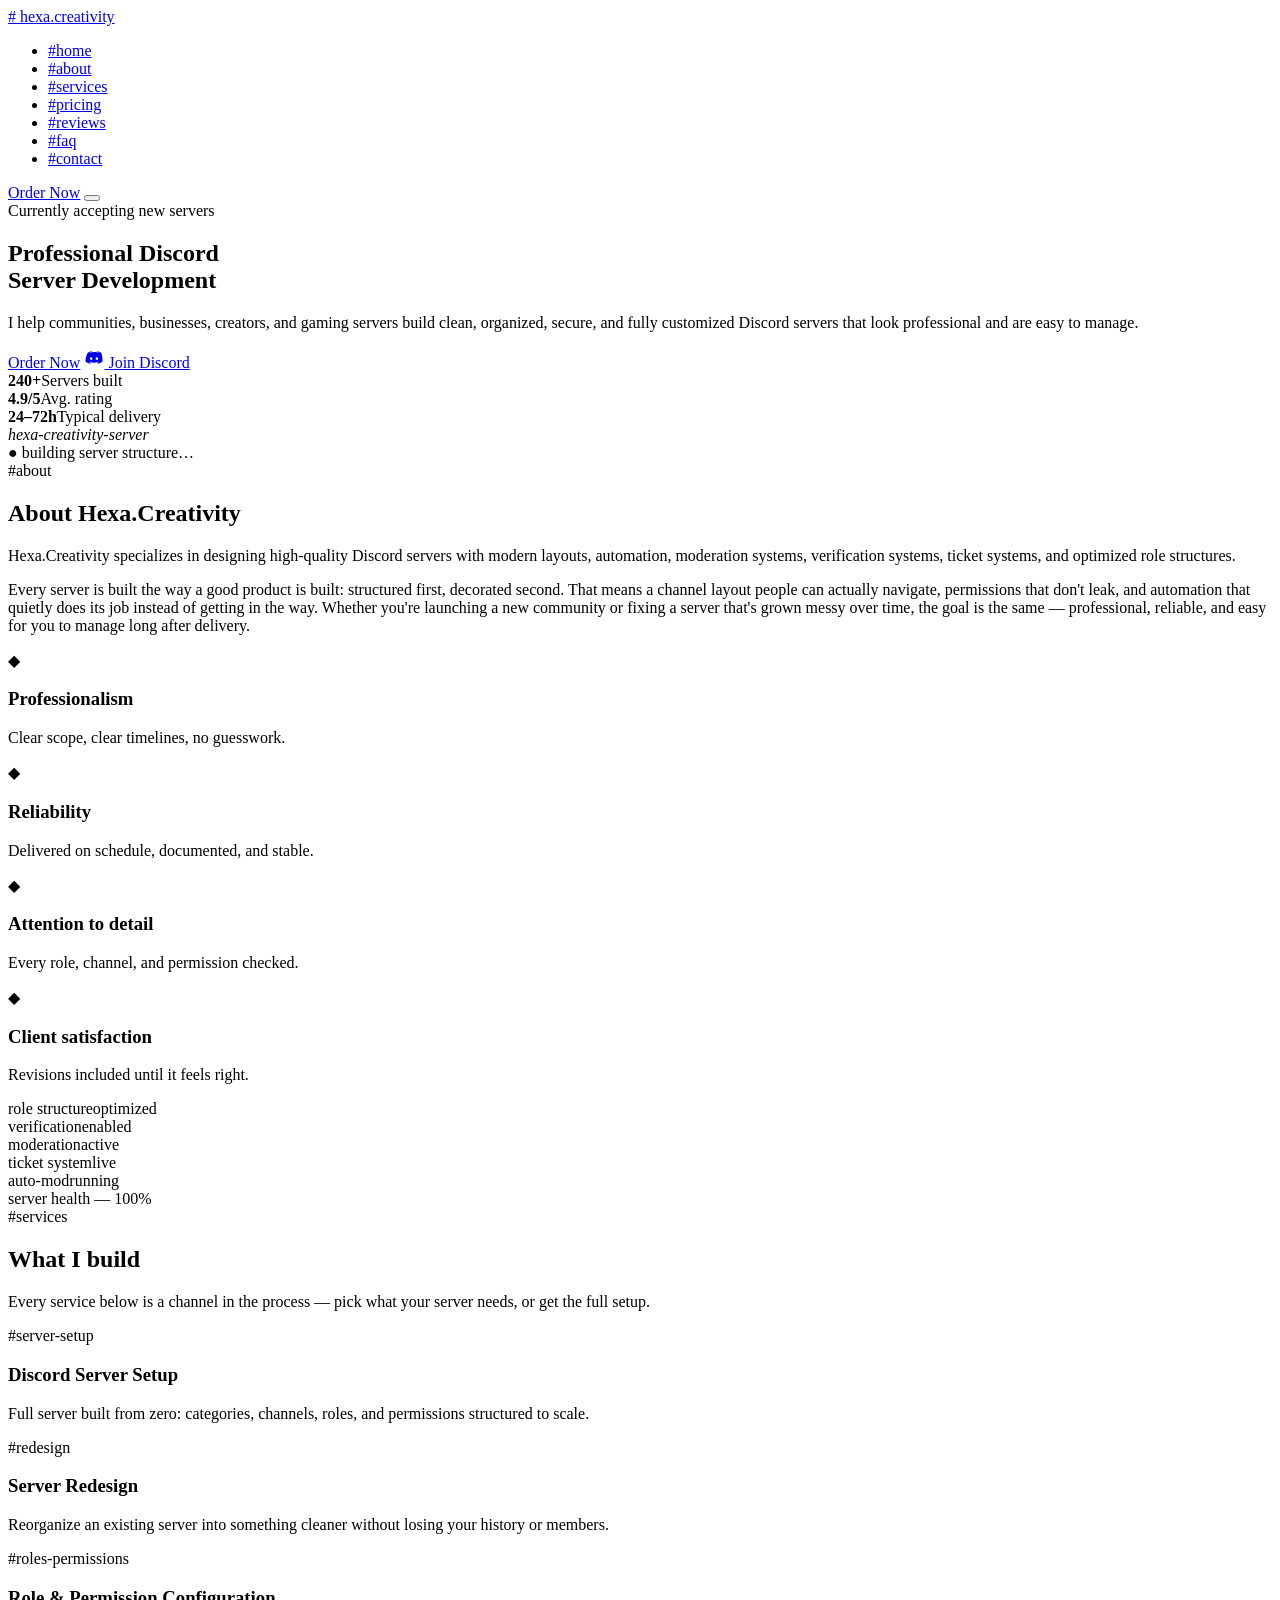
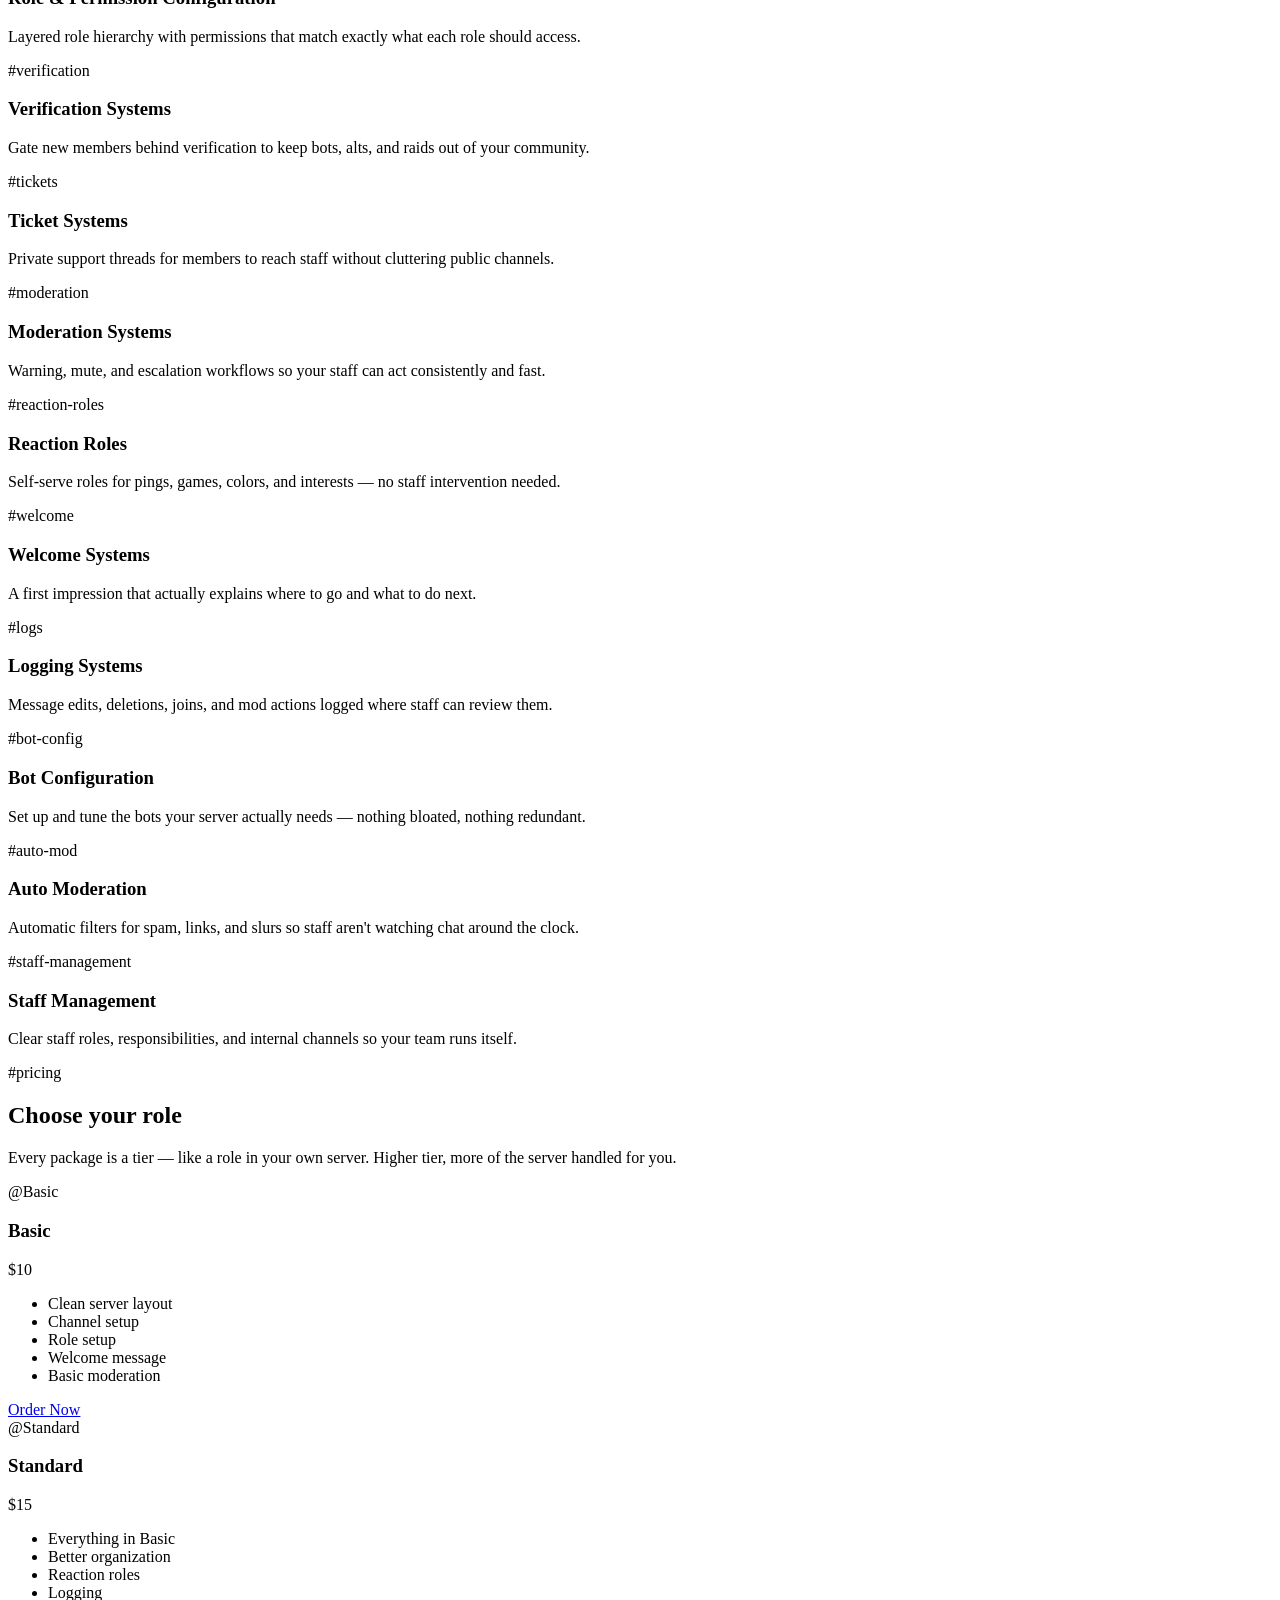
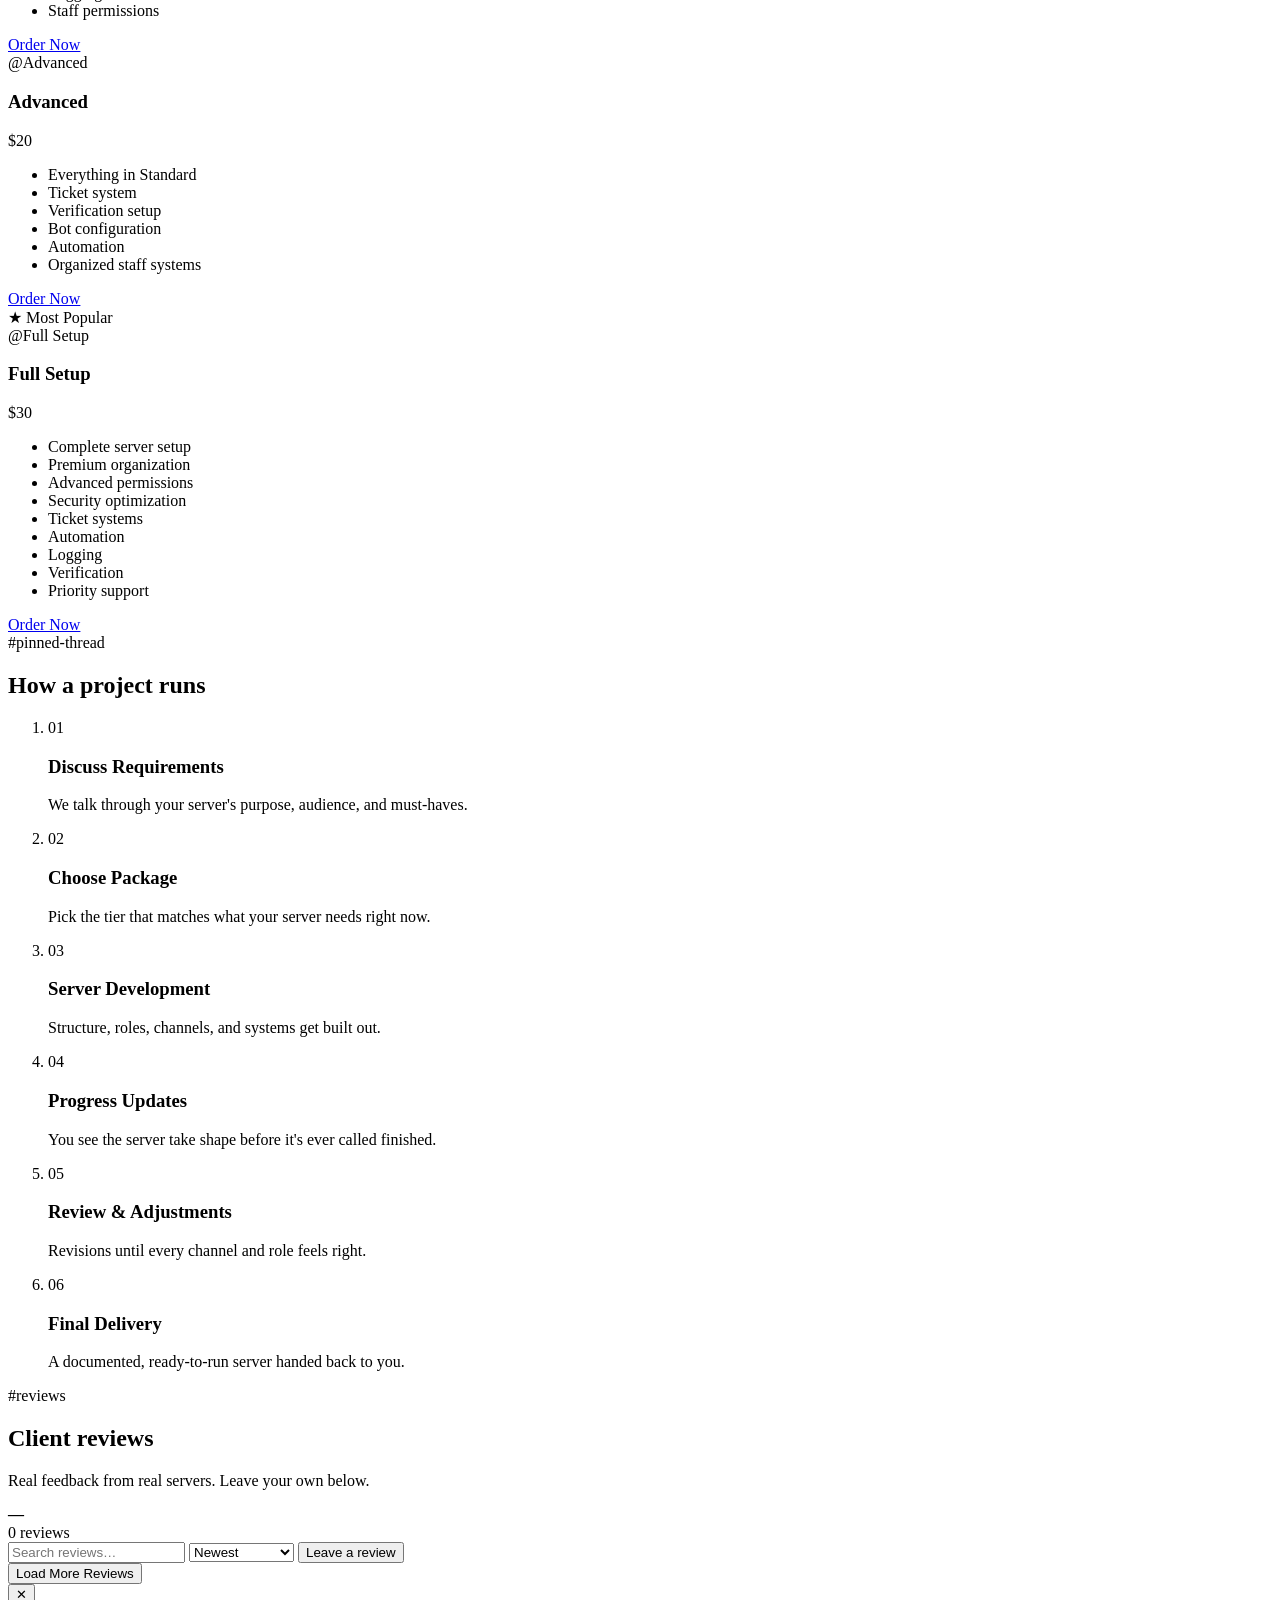
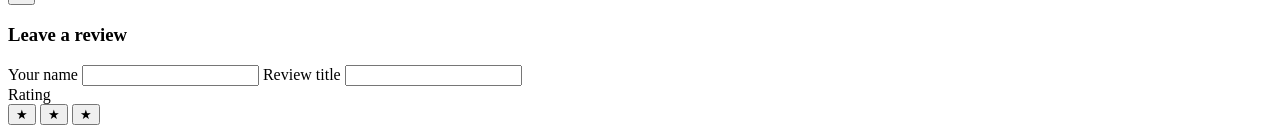
==== index.html @ 3259d3e3 "Rename Index.html to index.html" ====
<!DOCTYPE html>
<html lang="en">
<head>
<meta charset="UTF-8">
<meta name="viewport" content="width=device-width, initial-scale=1.0">
<title>Hexa.Creativity — Professional Discord Server Development</title>
<meta name="description" content="Hexa.Creativity builds clean, organized, secure, and fully customized Discord servers for communities, businesses, creators, and gaming servers. Setup, redesign, moderation, tickets, verification, automation.">
<meta name="keywords" content="Discord server setup, Discord server developer, Discord server design, Discord bot configuration, Discord moderation setup">
<meta name="author" content="Hexa.Creativity">
<link rel="canonical" href="https://hexacreativity.example/">

<!-- Open Graph -->
<meta property="og:type" content="website">
<meta property="og:title" content="Hexa.Creativity — Professional Discord Server Development">
<meta property="og:description" content="Clean, organized, secure Discord servers — built and managed by Hexa.Creativity.">
<meta property="og:image" content="assets/og-cover.png">
<meta property="og:url" content="https://hexacreativity.example/">
<meta property="og:site_name" content="Hexa.Creativity">

<!-- Twitter / X Card -->
<meta name="twitter:card" content="summary_large_image">
<meta name="twitter:title" content="Hexa.Creativity — Professional Discord Server Development">
<meta name="twitter:description" content="Clean, organized, secure Discord servers — built and managed by Hexa.Creativity.">
<meta name="twitter:image" content="assets/og-cover.png">
<meta name="twitter:site" content="@Labost909">

<link rel="icon" href="data:image/svg+xml,<svg xmlns=%22http://www.w3.org/2000/svg%22 viewBox=%220 0 100 100%22><text y=%22.9em%22 font-size=%2290%22 fill=%22%235865F2%22>#</text></svg>">
<link rel="preconnect" href="https://fonts.googleapis.com">
<link rel="preconnect" href="https://fonts.gstatic.com" crossorigin>
<link href="https://fonts.googleapis.com/css2?family=Sora:wght@400;600;700;800&family=Inter:wght@400;500;600;700&family=JetBrains+Mono:wght@400;500;600;700&display=swap" rel="stylesheet">
<link rel="stylesheet" href="style.css">
</head>
<body>

<div class="scroll-progress" id="scrollProgress" aria-hidden="true"></div>

<div class="noise-overlay" aria-hidden="true"></div>

<!-- ===== NAV ===== -->
<header class="site-header" id="siteHeader">
  <nav class="navbar" aria-label="Primary">
    <a href="#home" class="brand" aria-label="Hexa.Creativity home">
      <span class="brand-mark">#</span>
      <span class="brand-name">hexa<span class="brand-dot">.</span>creativity</span>
    </a>

    <ul class="nav-links" id="navLinks">
      <li><a href="#home" class="nav-link"><span class="channel-hash">#</span>home</a></li>
      <li><a href="#about" class="nav-link"><span class="channel-hash">#</span>about</a></li>
      <li><a href="#services" class="nav-link"><span class="channel-hash">#</span>services</a></li>
      <li><a href="#pricing" class="nav-link"><span class="channel-hash">#</span>pricing</a></li>
      <li><a href="#reviews" class="nav-link"><span class="channel-hash">#</span>reviews</a></li>
      <li><a href="#faq" class="nav-link"><span class="channel-hash">#</span>faq</a></li>
      <li><a href="#contact" class="nav-link"><span class="channel-hash">#</span>contact</a></li>
    </ul>

    <div class="nav-actions">
      <a href="#pricing" class="btn btn-primary btn-sm">Order Now</a>
      <button class="nav-toggle" id="navToggle" aria-label="Toggle menu" aria-expanded="false" aria-controls="navLinks">
        <span></span><span></span><span></span>
      </button>
    </div>
  </nav>
</header>

<main id="home">

  <!-- ===== HERO ===== -->
  <section class="hero" aria-label="Introduction">
    <div class="hero-bg" aria-hidden="true">
      <div class="hero-glow glow-1"></div>
      <div class="hero-glow glow-2"></div>
      <div class="hero-grid"></div>
    </div>

    <div class="hero-inner container">
      <div class="hero-copy fade-up">
        <span class="eyebrow"><span class="status-dot" aria-hidden="true"></span>Currently accepting new servers</span>
        <h1 class="hero-title">Professional Discord<br>Server Development</h1>
        <p class="hero-subtitle">I help communities, businesses, creators, and gaming servers build clean, organized, secure, and fully customized Discord servers that look professional and are easy to manage.</p>
        <div class="hero-actions">
          <a href="#pricing" class="btn btn-primary btn-lg">Order Now</a>
          <a href="https://discord.gg/VbtYQuGeNK" target="_blank" rel="noopener" class="btn btn-ghost btn-lg">
            <svg class="icon-discord" viewBox="0 0 24 24" width="20" height="20" aria-hidden="true"><path fill="currentColor" d="M20.3 5.3A18 18 0 0 0 15.6 4l-.3.6a13 13 0 0 1 4 1.8 15.6 15.6 0 0 0-13.6 0 13 13 0 0 1 4-1.8L9.4 4a18 18 0 0 0-4.7 1.3S1.5 10 1.9 16.5A18 18 0 0 0 7.4 19l.9-1.3a10.4 10.4 0 0 1-1.9-.9l.5-.3a13 13 0 0 0 10.2 0l.5.3a10.4 10.4 0 0 1-1.9.9l.9 1.3a18 18 0 0 0 5.5-2.5c.5-7.1-1.8-11.4-1.8-11.4ZM8.6 14.4c-.8 0-1.5-.8-1.5-1.7s.7-1.7 1.5-1.7 1.6.8 1.6 1.7-.7 1.7-1.6 1.7Zm6.8 0c-.8 0-1.5-.8-1.5-1.7s.7-1.7 1.5-1.7 1.6.8 1.6 1.7-.7 1.7-1.6 1.7Z"/></svg>
            Join Discord
          </a>
        </div>
        <div class="hero-stats">
          <div class="hero-stat"><strong id="statServers">240+</strong><span>Servers built</span></div>
          <div class="hero-stat"><strong id="statRating">4.9/5</strong><span>Avg. rating</span></div>
          <div class="hero-stat"><strong>24–72h</strong><span>Typical delivery</span></div>
        </div>
      </div>

      <div class="hero-visual fade-up" style="--delay:.15s" aria-hidden="true">
        <div class="server-mock">
          <div class="server-mock-topbar">
            <span></span><span></span><span></span>
            <em>hexa-creativity-server</em>
          </div>
          <div class="server-mock-body" id="serverMockBody">
            <!-- populated + animated via JS -->
          </div>
        </div>
        <div class="floating-chip chip-online">● building server structure…</div>
      </div>
    </div>
  </section>

  <!-- ===== ABOUT ===== -->
  <section id="about" class="section about-section">
    <div class="container about-grid">
      <div class="about-copy fade-up">
        <span class="section-eyebrow">#about</span>
        <h2 class="section-title">About Hexa.Creativity</h2>
        <p class="section-lead">Hexa.Creativity specializes in designing high-quality Discord servers with modern layouts, automation, moderation systems, verification systems, ticket systems, and optimized role structures.</p>
        <p>Every server is built the way a good product is built: structured first, decorated second. That means a channel layout people can actually navigate, permissions that don't leak, and automation that quietly does its job instead of getting in the way. Whether you're launching a new community or fixing a server that's grown messy over time, the goal is the same — professional, reliable, and easy for you to manage long after delivery.</p>
        <div class="about-pillars">
          <div class="pillar">
            <span class="pillar-icon" aria-hidden="true">◆</span>
            <div><h3>Professionalism</h3><p>Clear scope, clear timelines, no guesswork.</p></div>
          </div>
          <div class="pillar">
            <span class="pillar-icon" aria-hidden="true">◆</span>
            <div><h3>Reliability</h3><p>Delivered on schedule, documented, and stable.</p></div>
          </div>
          <div class="pillar">
            <span class="pillar-icon" aria-hidden="true">◆</span>
            <div><h3>Attention to detail</h3><p>Every role, channel, and permission checked.</p></div>
          </div>
          <div class="pillar">
            <span class="pillar-icon" aria-hidden="true">◆</span>
            <div><h3>Client satisfaction</h3><p>Revisions included until it feels right.</p></div>
          </div>
        </div>
      </div>
      <div class="about-visual fade-up" style="--delay:.1s">
        <div class="glass-card about-card">
          <div class="about-card-row"><span>role structure</span><span class="tag tag-done">optimized</span></div>
          <div class="about-card-row"><span>verification</span><span class="tag tag-done">enabled</span></div>
          <div class="about-card-row"><span>moderation</span><span class="tag tag-done">active</span></div>
          <div class="about-card-row"><span>ticket system</span><span class="tag tag-done">live</span></div>
          <div class="about-card-row"><span>auto-mod</span><span class="tag tag-done">running</span></div>
          <div class="about-card-progress"><div class="about-card-progress-bar"></div></div>
          <span class="about-card-caption">server health — 100%</span>
        </div>
      </div>
    </div>
  </section>

  <!-- ===== SERVICES ===== -->
  <section id="services" class="section services-section">
    <div class="container">
      <div class="section-head fade-up">
        <span class="section-eyebrow">#services</span>
        <h2 class="section-title">What I build</h2>
        <p class="section-lead">Every service below is a channel in the process — pick what your server needs, or get the full setup.</p>
      </div>

      <div class="services-grid">
        <article class="service-card fade-up">
          <span class="service-channel">#server-setup</span>
          <h3>Discord Server Setup</h3>
          <p>Full server built from zero: categories, channels, roles, and permissions structured to scale.</p>
        </article>
        <article class="service-card fade-up">
          <span class="service-channel">#redesign</span>
          <h3>Server Redesign</h3>
          <p>Reorganize an existing server into something cleaner without losing your history or members.</p>
        </article>
        <article class="service-card fade-up">
          <span class="service-channel">#roles-permissions</span>
          <h3>Role &amp; Permission Configuration</h3>
          <p>Layered role hierarchy with permissions that match exactly what each role should access.</p>
        </article>
        <article class="service-card fade-up">
          <span class="service-channel">#verification</span>
          <h3>Verification Systems</h3>
          <p>Gate new members behind verification to keep bots, alts, and raids out of your community.</p>
        </article>
        <article class="service-card fade-up">
          <span class="service-channel">#tickets</span>
          <h3>Ticket Systems</h3>
          <p>Private support threads for members to reach staff without cluttering public channels.</p>
        </article>
        <article class="service-card fade-up">
          <span class="service-channel">#moderation</span>
          <h3>Moderation Systems</h3>
          <p>Warning, mute, and escalation workflows so your staff can act consistently and fast.</p>
        </article>
        <article class="service-card fade-up">
          <span class="service-channel">#reaction-roles</span>
          <h3>Reaction Roles</h3>
          <p>Self-serve roles for pings, games, colors, and interests — no staff intervention needed.</p>
        </article>
        <article class="service-card fade-up">
          <span class="service-channel">#welcome</span>
          <h3>Welcome Systems</h3>
          <p>A first impression that actually explains where to go and what to do next.</p>
        </article>
        <article class="service-card fade-up">
          <span class="service-channel">#logs</span>
          <h3>Logging Systems</h3>
          <p>Message edits, deletions, joins, and mod actions logged where staff can review them.</p>
        </article>
        <article class="service-card fade-up">
          <span class="service-channel">#bot-config</span>
          <h3>Bot Configuration</h3>
          <p>Set up and tune the bots your server actually needs — nothing bloated, nothing redundant.</p>
        </article>
        <article class="service-card fade-up">
          <span class="service-channel">#auto-mod</span>
          <h3>Auto Moderation</h3>
          <p>Automatic filters for spam, links, and slurs so staff aren't watching chat around the clock.</p>
        </article>
        <article class="service-card fade-up">
          <span class="service-channel">#staff-management</span>
          <h3>Staff Management</h3>
          <p>Clear staff roles, responsibilities, and internal channels so your team runs itself.</p>
        </article>
      </div>
    </div>
  </section>

  <!-- ===== PRICING ===== -->
  <section id="pricing" class="section pricing-section">
    <div class="container">
      <div class="section-head fade-up">
        <span class="section-eyebrow">#pricing</span>
        <h2 class="section-title">Choose your role</h2>
        <p class="section-lead">Every package is a tier — like a role in your own server. Higher tier, more of the server handled for you.</p>
      </div>

      <div class="pricing-grid">

        <article class="price-card fade-up" data-tier="basic">
          <div class="price-role-badge">@Basic</div>
          <h3 class="price-name">Basic</h3>
          <p class="price-amount"><span>$</span>10</p>
          <ul class="price-features">
            <li>Clean server layout</li>
            <li>Channel setup</li>
            <li>Role setup</li>
            <li>Welcome message</li>
            <li>Basic moderation</li>
          </ul>
          <a href="#contact" class="btn btn-outline btn-block order-btn" data-tier="Basic — $10">Order Now</a>
        </article>

        <article class="price-card fade-up" data-tier="standard">
          <div class="price-role-badge">@Standard</div>
          <h3 class="price-name">Standard</h3>
          <p class="price-amount"><span>$</span>15</p>
          <ul class="price-features">
            <li>Everything in Basic</li>
            <li>Better organization</li>
            <li>Reaction roles</li>
            <li>Logging</li>
            <li>Staff permissions</li>
          </ul>
          <a href="#contact" class="btn btn-outline btn-block order-btn" data-tier="Standard — $15">Order Now</a>
        </article>

        <article class="price-card fade-up" data-tier="advanced">
          <div class="price-role-badge">@Advanced</div>
          <h3 class="price-name">Advanced</h3>
          <p class="price-amount"><span>$</span>20</p>
          <ul class="price-features">
            <li>Everything in Standard</li>
            <li>Ticket system</li>
            <li>Verification setup</li>
            <li>Bot configuration</li>
            <li>Automation</li>
            <li>Organized staff systems</li>
          </ul>
          <a href="#contact" class="btn btn-outline btn-block order-btn" data-tier="Advanced — $20">Order Now</a>
        </article>

        <article class="price-card price-card-popular fade-up" data-tier="full">
          <div class="popular-badge">★ Most Popular</div>
          <div class="price-role-badge price-role-badge-owner">@Full Setup</div>
          <h3 class="price-name">Full Setup</h3>
          <p class="price-amount"><span>$</span>30</p>
          <ul class="price-features">
            <li>Complete server setup</li>
            <li>Premium organization</li>
            <li>Advanced permissions</li>
            <li>Security optimization</li>
            <li>Ticket systems</li>
            <li>Automation</li>
            <li>Logging</li>
            <li>Verification</li>
            <li>Priority support</li>
          </ul>
          <a href="#contact" class="btn btn-primary btn-block order-btn" data-tier="Full Setup — $30">Order Now</a>
        </article>

      </div>
    </div>
  </section>

  <!-- ===== WORKFLOW ===== -->
  <section id="workflow" class="section workflow-section">
    <div class="container">
      <div class="section-head fade-up">
        <span class="section-eyebrow">#pinned-thread</span>
        <h2 class="section-title">How a project runs</h2>
      </div>
      <ol class="workflow-list">
        <li class="workflow-item fade-up"><span class="workflow-num">01</span><div><h3>Discuss Requirements</h3><p>We talk through your server's purpose, audience, and must-haves.</p></div></li>
        <li class="workflow-item fade-up"><span class="workflow-num">02</span><div><h3>Choose Package</h3><p>Pick the tier that matches what your server needs right now.</p></div></li>
        <li class="workflow-item fade-up"><span class="workflow-num">03</span><div><h3>Server Development</h3><p>Structure, roles, channels, and systems get built out.</p></div></li>
        <li class="workflow-item fade-up"><span class="workflow-num">04</span><div><h3>Progress Updates</h3><p>You see the server take shape before it's ever called finished.</p></div></li>
        <li class="workflow-item fade-up"><span class="workflow-num">05</span><div><h3>Review &amp; Adjustments</h3><p>Revisions until every channel and role feels right.</p></div></li>
        <li class="workflow-item fade-up"><span class="workflow-num">06</span><div><h3>Final Delivery</h3><p>A documented, ready-to-run server handed back to you.</p></div></li>
      </ol>
    </div>
  </section>

  <!-- ===== REVIEWS ===== -->
  <section id="reviews" class="section reviews-section">
    <div class="container">
      <div class="section-head fade-up">
        <span class="section-eyebrow">#reviews</span>
        <h2 class="section-title">Client reviews</h2>
        <p class="section-lead">Real feedback from real servers. Leave your own below.</p>
      </div>

      <div class="reviews-summary fade-up">
        <div class="reviews-summary-score">
          <strong id="avgRatingNum">—</strong>
          <div class="stars-static" id="avgRatingStars" aria-hidden="true"></div>
          <span id="totalReviewsLabel">0 reviews</span>
        </div>
        <div class="reviews-controls">
          <input type="search" id="reviewSearch" class="input" placeholder="Search reviews…" aria-label="Search reviews">
          <select id="reviewSort" class="input" aria-label="Sort reviews">
            <option value="newest">Newest</option>
            <option value="highest">Highest rating</option>
            <option value="lowest">Lowest rating</option>
          </select>
          <button class="btn btn-primary btn-sm" id="openReviewFormBtn" type="button">Leave a review</button>
        </div>
      </div>

      <div class="review-grid" id="reviewGrid" aria-live="polite"></div>

      <div class="reviews-loadmore-wrap">
        <button class="btn btn-outline" id="loadMoreBtn" type="button">Load More Reviews</button>
      </div>
    </div>
  </section>

  <!-- Review Form Modal -->
  <div class="modal-backdrop" id="reviewModalBackdrop">
    <div class="modal glass-card" role="dialog" aria-modal="true" aria-labelledby="reviewModalTitle">
      <button class="modal-close" id="closeReviewModal" aria-label="Close">✕</button>
      <h3 id="reviewModalTitle">Leave a review</h3>
      <form id="reviewForm" novalidate>
        <input type="hidden" id="editingId" value="">
        <label class="field">
          <span>Your name</span>
          <input type="text" id="reviewName" class="input" maxlength="40" required>
        </label>
        <label class="field">
          <span>Review title</span>
          <input type="text" id="reviewTitle" class="input" maxlength="60" required>
        </label>
        <div class="field">
          <span>Rating</span>
          <div class="star-picker" id="starPicker" role="radiogroup" aria-label="Rating">
            <button type="button" class="star-btn" data-value="1" aria-label="1 star">★</button>
            <button type="button" class="star-btn" data-value="2" aria-label="2 stars">★</button>
            <button type="button" class="star-btn" data-value="3" aria-label="3 stars">★</button>
            <button type="button" class="star-btn" data-value="4" aria-label="4
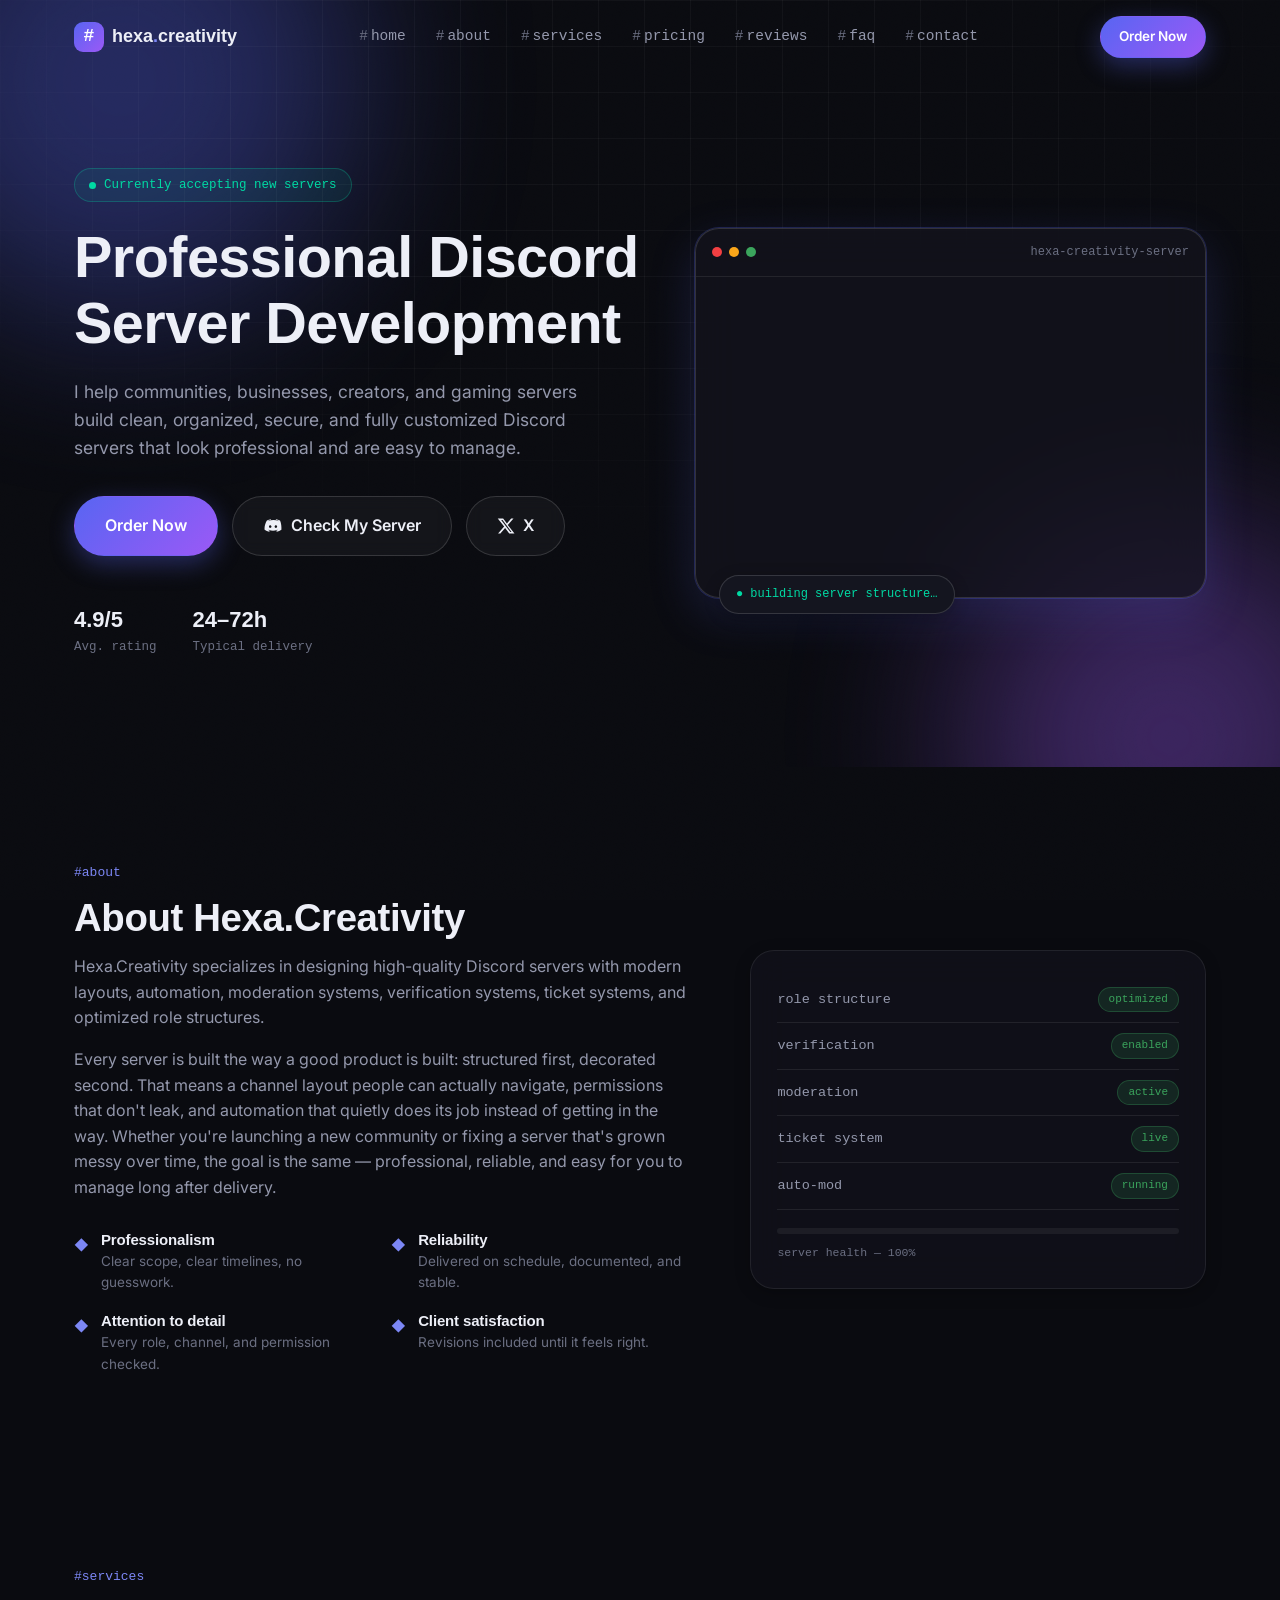
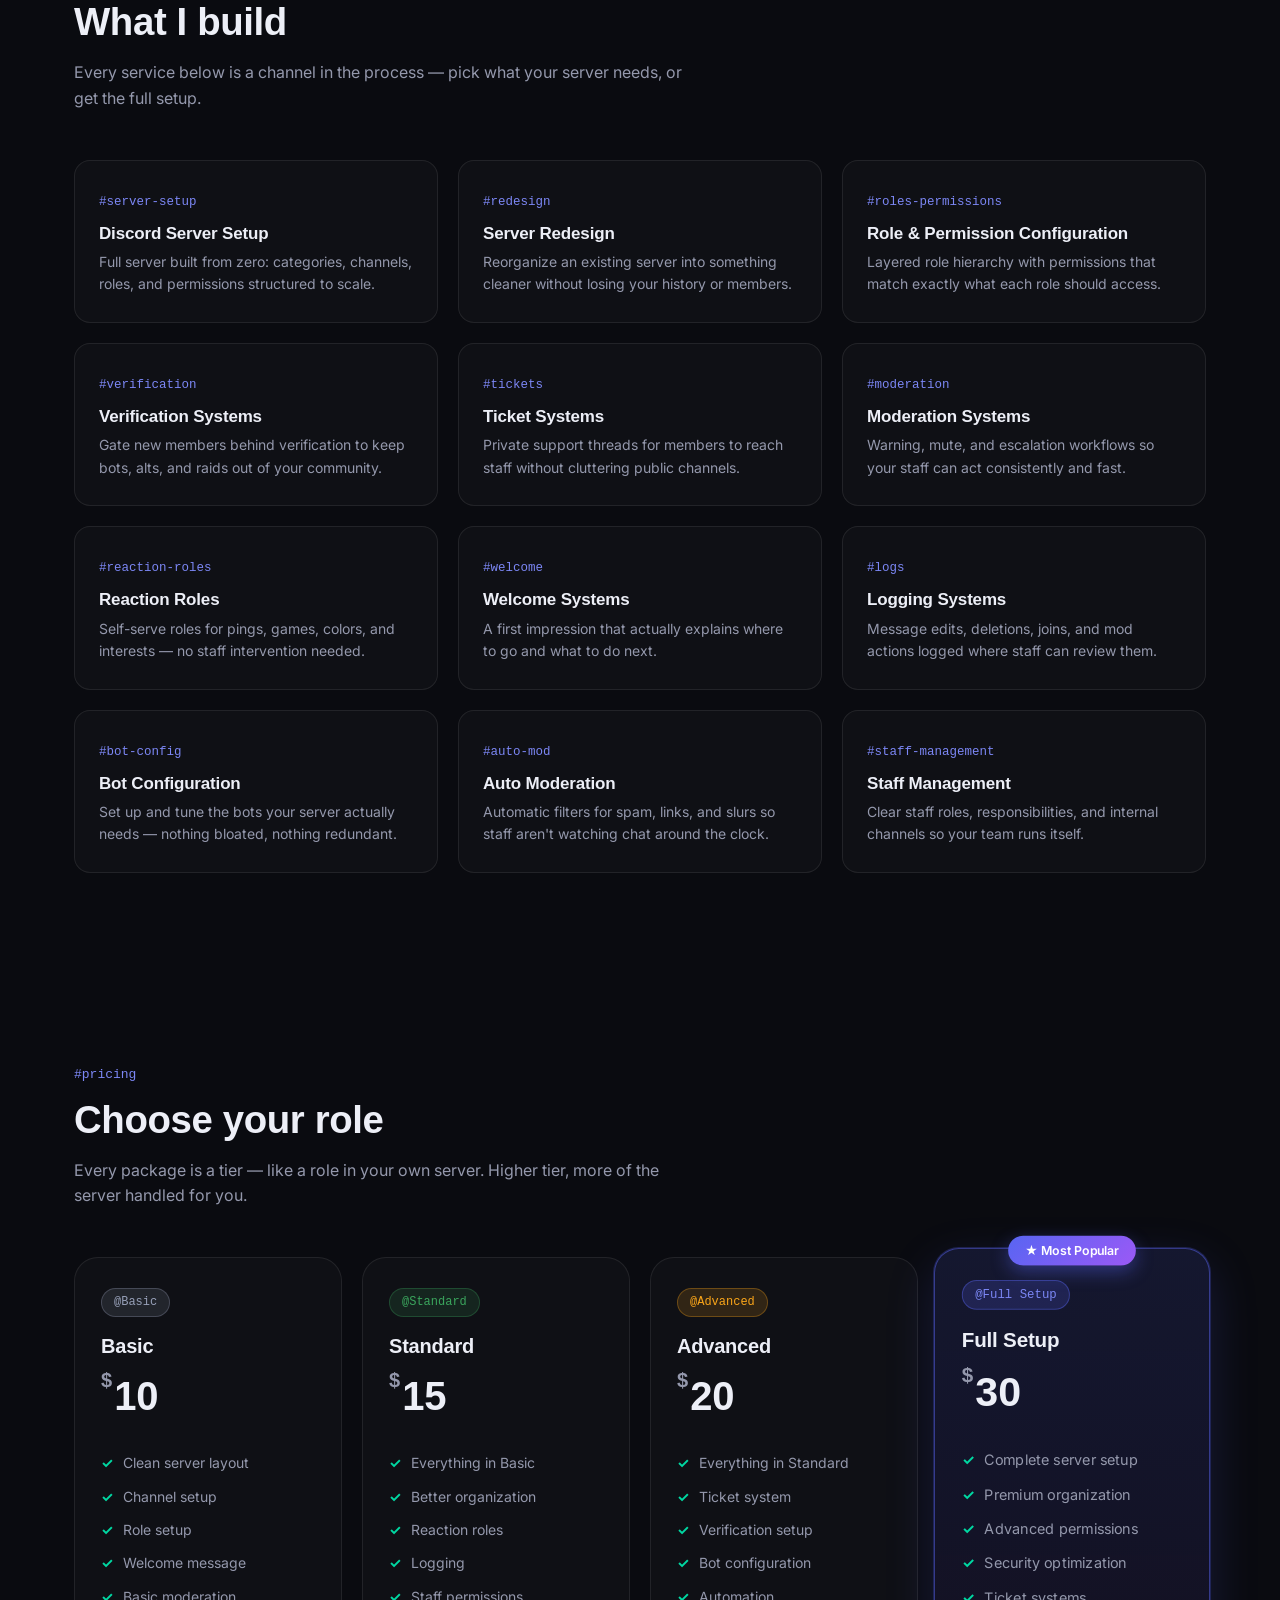
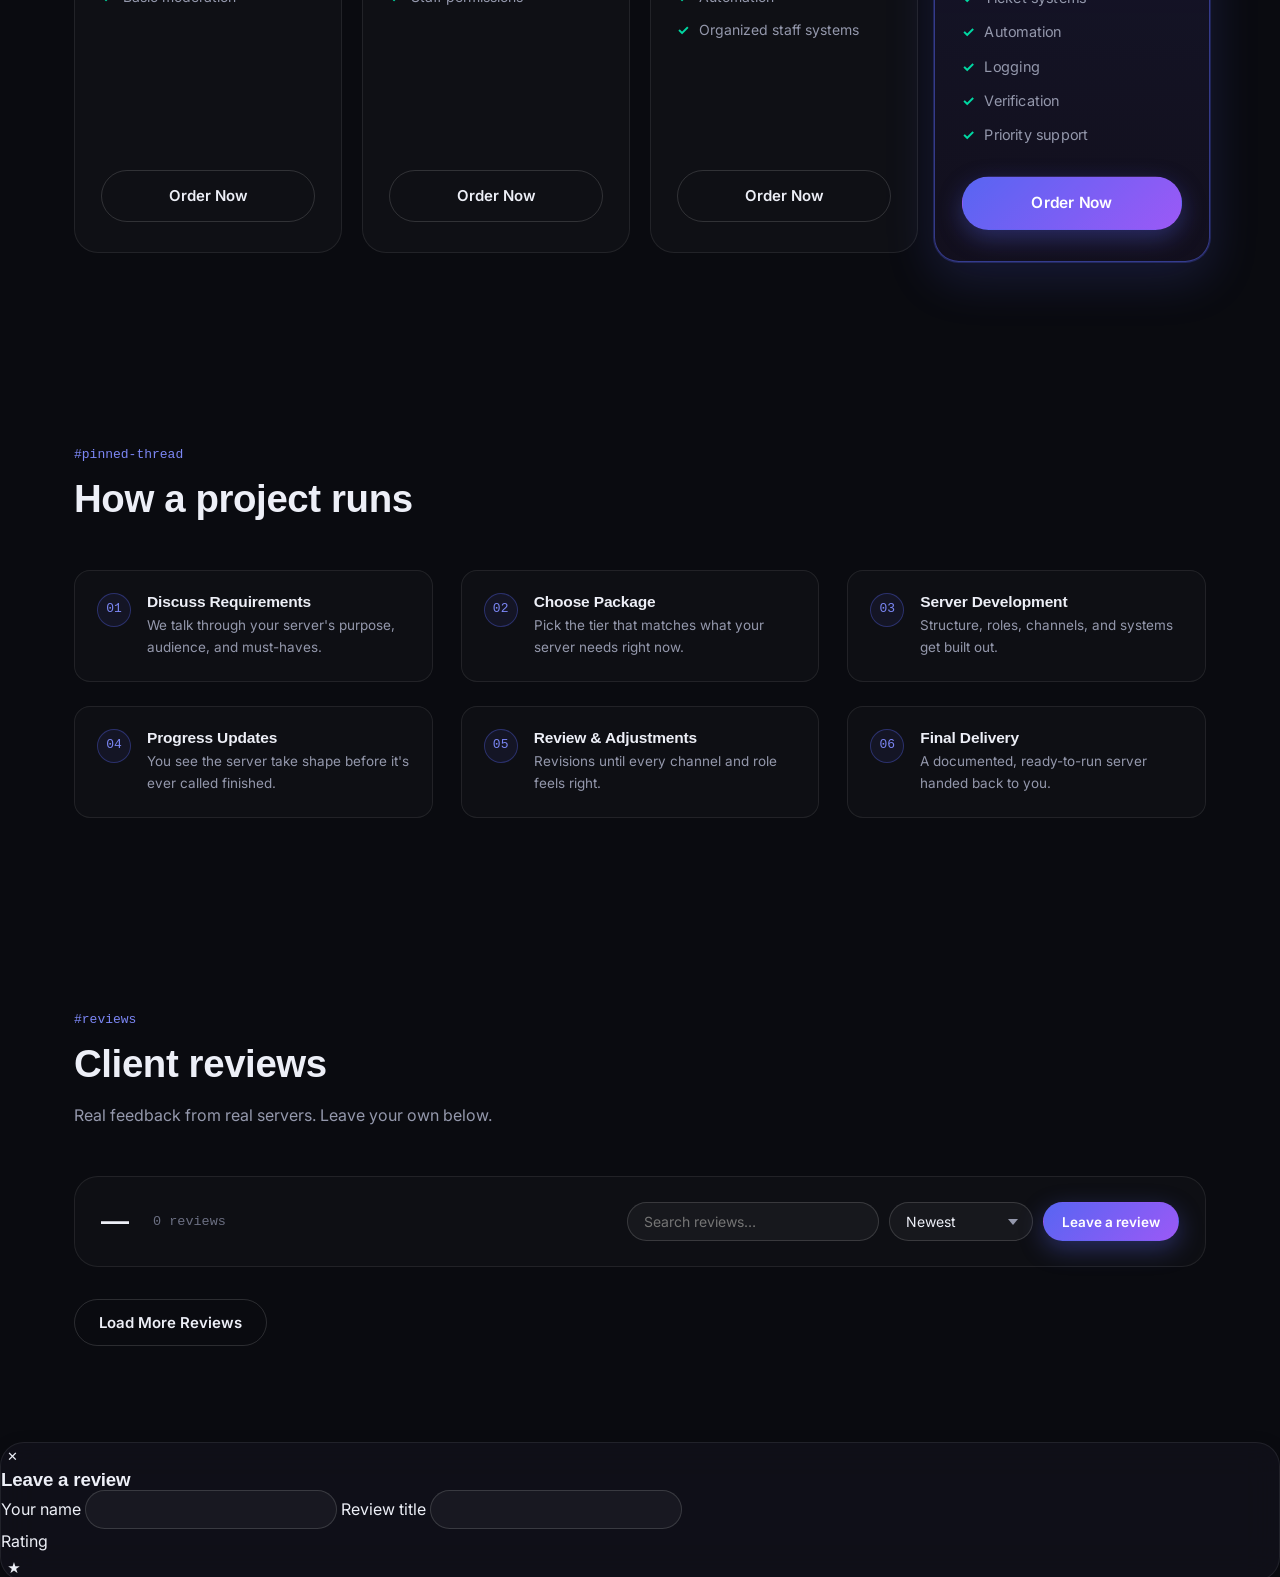
==== commit 4866dcf6: "Update index.html" ====
--- a/index.html
+++ b/index.html
@@ -82,11 +82,14 @@
           <a href="#pricing" class="btn btn-primary btn-lg">Order Now</a>
           <a href="https://discord.gg/VbtYQuGeNK" target="_blank" rel="noopener" class="btn btn-ghost btn-lg">
             <svg class="icon-discord" viewBox="0 0 24 24" width="20" height="20" aria-hidden="true"><path fill="currentColor" d="M20.3 5.3A18 18 0 0 0 15.6 4l-.3.6a13 13 0 0 1 4 1.8 15.6 15.6 0 0 0-13.6 0 13 13 0 0 1 4-1.8L9.4 4a18 18 0 0 0-4.7 1.3S1.5 10 1.9 16.5A18 18 0 0 0 7.4 19l.9-1.3a10.4 10.4 0 0 1-1.9-.9l.5-.3a13 13 0 0 0 10.2 0l.5.3a10.4 10.4 0 0 1-1.9.9l.9 1.3a18 18 0 0 0 5.5-2.5c.5-7.1-1.8-11.4-1.8-11.4ZM8.6 14.4c-.8 0-1.5-.8-1.5-1.7s.7-1.7 1.5-1.7 1.6.8 1.6 1.7-.7 1.7-1.6 1.7Zm6.8 0c-.8 0-1.5-.8-1.5-1.7s.7-1.7 1.5-1.7 1.6.8 1.6 1.7-.7 1.7-1.6 1.7Z"/></svg>
-            Join Discord
+            Check My Server
           </a>
+          <a href="https://x.com/Labost909" target="_blank" rel="noopener" class="btn btn-ghost btn-lg">
+            <svg viewBox="0 0 24 24" width="18" height="18" aria-hidden="true"><path fill="currentColor" d="M18.9 2H22l-7.6 8.7L23.3 22h-7l-5.5-7.2L4.5 22H1.4l8.1-9.3L1 2h7.2l5 6.6L18.9 2Zm-1.2 18h1.7L7.4 4h-1.8l12.1 16Z"/></svg>
+            X
+          </a>
         </div>
         <div class="hero-stats">
-          <div class="hero-stat"><strong id="statServers">240+</strong><span>Servers built</span></div>
           <div class="hero-stat"><strong id="statRating">4.9/5</strong><span>Avg. rating</span></div>
           <div class="hero-stat"><strong>24–72h</strong><span>Typical delivery</span></div>
         </div>
@@ -370,6 +373,4 @@
           <span>Rating</span>
           <div class="star-picker" id="starPicker" role="radiogroup" aria-label="Rating">
             <button type="button" class="star-btn" data-value="1" aria-label="1 star">★</button>
-            <button type="button" class="star-btn" data-value="2" aria-label="2 stars">★</button>
-            <button type="button" class="star-btn" data-value="3" aria-label="3 stars">★</button>
-            <button type="button" class="star-btn" data-value="4" aria-label="4
+            
--- a/style.css
+++ b/style.css
@@ -0,0 +1,336 @@
+/* ==========================================================================
+   Hexa.Creativity — Design Tokens
+   ========================================================================== */
+:root{
+  --bg:            #0A0B10;
+  --bg-alt:        #0E1017;
+  --surface:       #14151F;
+  --surface-2:     #191B27;
+  --border:        rgba(255,255,255,0.08);
+  --border-strong: rgba(255,255,255,0.14);
+
+  --blurple:       #5865F2;
+  --blurple-light: #7C87F5;
+  --violet:        #9B59F6;
+  --mint:          #00D9A3;
+  --gold:          #FAA61A;
+  --green:         #3BA55D;
+  --red:           #F23F42;
+  --silver:        #97A0B8;
+
+  --text:          #EDEFF7;
+  --text-muted:    #9498AC;
+  --text-faint:    #6B6F82;
+
+  --grad-primary:  linear-gradient(135deg, var(--blurple) 0%, var(--violet) 100%);
+  --grad-mint:     linear-gradient(135deg, var(--mint) 0%, var(--blurple) 120%);
+
+  --font-display:  'Sora', sans-serif;
+  --font-body:     'Inter', sans-serif;
+  --font-mono:     'JetBrains Mono', monospace;
+
+  --radius-sm: 10px;
+  --radius-md: 16px;
+  --radius-lg: 24px;
+  --radius-full: 999px;
+
+  --shadow-sm: 0 4px 16px rgba(0,0,0,0.24);
+  --shadow-md: 0 12px 40px rgba(0,0,0,0.36);
+  --shadow-glow: 0 0 0 1px rgba(88,101,242,0.25), 0 16px 48px rgba(88,101,242,0.18);
+
+  --ease: cubic-bezier(.16,.84,.44,1);
+}
+
+@media (prefers-reduced-motion: reduce){
+  *{ animation-duration: .001ms !important; animation-iteration-count: 1 !important; transition-duration: .001ms !important; scroll-behavior: auto !important; }
+}
+
+*,*::before,*::after{ box-sizing: border-box; }
+html{ scroll-behavior: smooth; }
+html,body{ margin:0; padding:0; }
+
+body{
+  background: var(--bg);
+  color: var(--text);
+  font-family: var(--font-body);
+  line-height: 1.6;
+  -webkit-font-smoothing: antialiased;
+  overflow-x: hidden;
+}
+
+::selection{ background: var(--blurple); color: #fff; }
+
+a{ color: inherit; text-decoration: none; }
+ul,ol{ list-style: none; margin:0; padding:0; }
+button{ font-family: inherit; cursor:pointer; background:none; border:none; color:inherit; }
+input,select,textarea{ font-family: inherit; }
+
+:focus-visible{ outline: 2px solid var(--blurple-light); outline-offset: 3px; border-radius: 4px; }
+
+.container{ max-width: 1180px; margin: 0 auto; padding: 0 24px; }
+
+h1,h2,h3,h4{ font-family: var(--font-display); color: var(--text); margin: 0; line-height: 1.15; letter-spacing: -0.01em; }
+
+/* ==========================================================================
+   Global chrome: scroll progress, noise, back to top
+   ========================================================================== */
+.scroll-progress{
+  position: fixed; top:0; left:0; height:3px; width:0%;
+  background: var(--grad-primary); z-index: 999; transition: width .1s linear;
+}
+
+.noise-overlay{
+  position: fixed; inset:0; pointer-events:none; z-index:0; opacity:.035; mix-blend-mode: overlay;
+  background-image: url("data:image/svg+xml,%3Csvg xmlns='http://www.w3.org/2000/svg' width='120' height='120'%3E%3Cfilter id='n'%3E%3CfeTurbulence type='fractalNoise' baseFrequency='0.9' numOctaves='2'/%3E%3C/filter%3E%3Crect width='100%25' height='100%25' filter='url(%23n)'/%3E%3C/svg%3E");
+}
+
+.back-to-top{
+  position: fixed; right: 22px; bottom: 22px; width: 46px; height: 46px; border-radius: 50%;
+  background: var(--surface); border: 1px solid var(--border-strong); color: var(--text);
+  display:flex; align-items:center; justify-content:center; font-size: 18px;
+  opacity:0; visibility:hidden; transform: translateY(10px);
+  transition: all .25s var(--ease); z-index: 500; box-shadow: var(--shadow-sm);
+}
+.back-to-top.visible{ opacity:1; visibility:visible; transform:none; }
+.back-to-top:hover{ background: var(--blurple); border-color: var(--blurple); }
+
+/* ==========================================================================
+   Buttons
+   ========================================================================== */
+.btn{
+  display:inline-flex; align-items:center; justify-content:center; gap:8px;
+  font-family: var(--font-body); font-weight:600; font-size: 15px;
+  padding: 13px 24px; border-radius: var(--radius-full);
+  transition: transform .2s var(--ease), box-shadow .2s var(--ease), background .2s var(--ease), border-color .2s var(--ease);
+  white-space: nowrap; border: 1px solid transparent;
+}
+.btn-primary{ background: var(--grad-primary); color:#fff; box-shadow: 0 8px 24px rgba(88,101,242,0.35); }
+.btn-primary:hover{ transform: translateY(-2px); box-shadow: 0 12px 32px rgba(88,101,242,0.5); }
+.btn-ghost{ background: rgba(255,255,255,0.04); border-color: var(--border-strong); color: var(--text); backdrop-filter: blur(8px); }
+.btn-ghost:hover{ background: rgba(255,255,255,0.08); transform: translateY(-2px); }
+.btn-outline{ background: transparent; border-color: var(--border-strong); color: var(--text); }
+.btn-outline:hover{ border-color: var(--blurple-light); color: var(--blurple-light); transform: translateY(-2px); }
+.btn-sm{ padding: 9px 18px; font-size: 13.5px; }
+.btn-lg{ padding: 16px 30px; font-size: 16px; }
+.btn-block{ width: 100%; }
+
+/* ==========================================================================
+   Header / Nav
+   ========================================================================== */
+.site-header{
+  position: fixed; top:0; left:0; right:0; z-index: 900;
+  transition: background .3s var(--ease), border-color .3s var(--ease), backdrop-filter .3s var(--ease);
+  border-bottom: 1px solid transparent;
+}
+.site-header.scrolled{
+  background: rgba(10,11,16,0.72);
+  backdrop-filter: blur(16px) saturate(140%);
+  border-bottom-color: var(--border);
+}
+.navbar{
+  max-width: 1180px; margin: 0 auto; padding: 16px 24px;
+  display:flex; align-items:center; justify-content:space-between; gap: 24px;
+}
+.brand{ display:flex; align-items:center; gap:8px; font-family: var(--font-display); font-weight:700; font-size: 18px; }
+.brand-mark{
+  display:inline-flex; align-items:center; justify-content:center; width:30px; height:30px; border-radius: 9px;
+  background: var(--grad-primary); color:#fff; font-family: var(--font-mono); font-weight:700;
+}
+.brand-dot{ color: var(--blurple-light); }
+
+.nav-links{ display:flex; align-items:center; gap: 6px; }
+.nav-link{
+  display:flex; align-items:center; gap:2px; padding: 8px 12px; border-radius: var(--radius-full);
+  font-size: 14.5px; color: var(--text-muted); font-family: var(--font-mono); transition: color .2s, background .2s;
+}
+.channel-hash{ color: var(--text-faint); margin-right:1px; }
+.nav-link:hover{ color: var(--text); background: rgba(255,255,255,0.05); }
+
+.nav-actions{ display:flex; align-items:center; gap:14px; }
+.nav-toggle{ display:none; flex-direction:column; gap:5px; width: 26px; }
+.nav-toggle span{ display:block; height:2px; background: var(--text); border-radius: 2px; transition: transform .25s var(--ease), opacity .25s; }
+.nav-toggle.open span:nth-child(1){ transform: translateY(7px) rotate(45deg); }
+.nav-toggle.open span:nth-child(2){ opacity:0; }
+.nav-toggle.open span:nth-child(3){ transform: translateY(-7px) rotate(-45deg); }
+
+/* ==========================================================================
+   Hero
+   ========================================================================== */
+.hero{ position: relative; padding: 168px 0 110px; overflow: hidden; }
+.hero-bg{ position:absolute; inset:0; z-index:0; }
+.hero-glow{ position:absolute; border-radius:50%; filter: blur(90px); opacity:.35; }
+.glow-1{ width: 480px; height: 480px; background: var(--blurple); top: -160px; left: -120px; animation: drift1 16s ease-in-out infinite; }
+.glow-2{ width: 420px; height: 420px; background: var(--violet); bottom: -180px; right: -100px; animation: drift2 18s ease-in-out infinite; }
+@keyframes drift1{ 0%,100%{ transform: translate(0,0); } 50%{ transform: translate(40px,30px); } }
+@keyframes drift2{ 0%,100%{ transform: translate(0,0); } 50%{ transform: translate(-30px,-40px); } }
+.hero-grid{
+  position:absolute; inset:0;
+  background-image: linear-gradient(rgba(255,255,255,0.035) 1px, transparent 1px), linear-gradient(90deg, rgba(255,255,255,0.035) 1px, transparent 1px);
+  background-size: 46px 46px;
+  mask-image: radial-gradient(ellipse 70% 60% at 50% 20%, black 40%, transparent 90%);
+}
+
+.hero-inner{ position:relative; z-index:1; display:grid; grid-template-columns: 1.05fr 0.95fr; gap: 56px; align-items:center; }
+
+.eyebrow{
+  display:inline-flex; align-items:center; gap:8px; font-family: var(--font-mono); font-size: 12.5px; color: var(--mint);
+  background: rgba(0,217,163,0.08); border: 1px solid rgba(0,217,163,0.25); padding: 6px 14px; border-radius: var(--radius-full); margin-bottom: 22px;
+}
+.status-dot{ width:7px; height:7px; border-radius:50%; background: var(--mint); box-shadow: 0 0 0 0 rgba(0,217,163,.6); animation: pulseDot 2s infinite; }
+@keyframes pulseDot{ 0%{ box-shadow: 0 0 0 0 rgba(0,217,163,.6);} 70%{ box-shadow: 0 0 0 8px rgba(0,217,163,0);} 100%{ box-shadow:0 0 0 0 rgba(0,217,163,0);} }
+
+.hero-title{ font-size: clamp(2.4rem, 5vw, 3.6rem); font-weight: 700; margin-bottom: 22px; }
+.hero-subtitle{ font-size: 17.5px; color: var(--text-muted); max-width: 540px; margin-bottom: 34px; }
+.hero-actions{ display:flex; gap:14px; flex-wrap:wrap; margin-bottom: 46px; }
+.icon-discord{ color: currentColor; }
+
+.hero-stats{ display:flex; gap: 36px; flex-wrap:wrap; }
+.hero-stat{ display:flex; flex-direction:column; }
+.hero-stat strong{ font-family: var(--font-display); font-size: 22px; color:var(--text); }
+.hero-stat span{ font-size: 12.5px; color: var(--text-faint); font-family: var(--font-mono); }
+
+/* Hero server mock (signature element) */
+.hero-visual{ position:relative; }
+.server-mock{
+  background: rgba(20,21,31,0.7); border: 1px solid var(--border-strong); border-radius: var(--radius-lg);
+  backdrop-filter: blur(20px); box-shadow: var(--shadow-glow); overflow:hidden;
+}
+.server-mock-topbar{
+  display:flex; align-items:center; gap:7px; padding: 14px 16px; border-bottom: 1px solid var(--border);
+  font-family: var(--font-mono); font-size: 12px; color: var(--text-faint);
+}
+.server-mock-topbar span{ width:10px; height:10px; border-radius:50%; background: var(--border-strong); }
+.server-mock-topbar span:nth-child(1){ background: var(--red); }
+.server-mock-topbar span:nth-child(2){ background: var(--gold); }
+.server-mock-topbar span:nth-child(3){ background: var(--green); }
+.server-mock-topbar em{ margin-left:auto; font-style:normal; }
+
+.server-mock-body{ padding: 18px 16px 22px; min-height: 320px; }
+.mock-category{ font-family: var(--font-mono); font-size: 11.5px; letter-spacing: .06em; text-transform: uppercase; color: var(--text-faint); margin: 16px 0 8px; opacity:0; transform: translateX(-8px); transition: all .45s var(--ease); }
+.mock-category:first-child{ margin-top:0; }
+.mock-category.shown{ opacity:1; transform:none; }
+.mock-channel{
+  display:flex; align-items:center; gap:8px; padding: 8px 10px; border-radius: 8px; font-family: var(--font-mono); font-size: 13.5px; color: var(--text-muted);
+  opacity:0; transform: translateX(-10px); transition: all .4s var(--ease);
+}
+.mock-channel.shown{ opacity:1; transform:none; }
+.mock-channel.active{ background: rgba(88,101,242,0.14); color: var(--text); }
+.mock-channel .hash{ color: var(--text-faint); }
+.mock-channel .status{ margin-left:auto; width:7px; height:7px; border-radius:50%; background: var(--mint); }
+
+.floating-chip{
+  position:absolute; bottom:-16px; left: 24px; background: var(--surface); border: 1px solid var(--border-strong);
+  padding: 9px 16px; border-radius: var(--radius-full); font-family: var(--font-mono); font-size: 12px; color: var(--mint);
+  box-shadow: var(--shadow-sm); animation: floaty 4s ease-in-out infinite;
+}
+@keyframes floaty{ 0%,100%{ transform: translateY(0);} 50%{ transform: translateY(-6px);} }
+
+/* ==========================================================================
+   Sections generic
+   ========================================================================== */
+.section{ padding: 96px 0; position: relative; }
+.section-head{ max-width: 620px; margin: 0 0 48px; }
+.section-eyebrow{ font-family: var(--font-mono); font-size: 13px; color: var(--blurple-light); display:block; margin-bottom: 12px; }
+.section-title{ font-size: clamp(1.8rem, 3.4vw, 2.4rem); margin-bottom: 14px; }
+.section-lead{ color: var(--text-muted); font-size: 16px; }
+
+.glass-card{
+  background: rgba(20,21,31,0.55); border: 1px solid var(--border); border-radius: var(--radius-lg);
+  backdrop-filter: blur(18px); box-shadow: var(--shadow-sm);
+}
+
+/* ==========================================================================
+   About
+   ========================================================================== */
+.about-grid{ display:grid; grid-template-columns: 1.15fr 0.85fr; gap: 60px; align-items:center; }
+.about-copy p{ color: var(--text-muted); margin: 0 0 16px; }
+.about-pillars{ display:grid; grid-template-columns: 1fr 1fr; gap: 18px; margin-top: 30px; }
+.pillar{ display:flex; gap:12px; align-items:flex-start; }
+.pillar-icon{ color: var(--blurple-light); font-size: 14px; margin-top:3px; }
+.pillar h3{ font-size: 15px; margin-bottom:3px; }
+.pillar p{ font-size: 13.5px; color: var(--text-faint); margin:0; }
+
+.about-card{ padding: 26px; }
+.about-card-row{ display:flex; justify-content:space-between; align-items:center; padding: 10px 0; border-bottom: 1px solid var(--border); font-family: var(--font-mono); font-size: 13.5px; color: var(--text-muted); }
+.about-card-row:last-of-type{ border-bottom:none; }
+.tag{ font-size: 11px; padding: 3px 10px; border-radius: var(--radius-full); }
+.tag-done{ background: rgba(59,165,93,0.15); color: var(--green); border: 1px solid rgba(59,165,93,0.3); }
+.about-card-progress{ height:6px; border-radius: var(--radius-full); background: rgba(255,255,255,0.06); margin-top:18px; overflow:hidden; }
+.about-card-progress-bar{ height:100%; width: 0%; background: var(--grad-mint); border-radius: var(--radius-full); transition: width 1.4s var(--ease); }
+.about-card-progress-bar.filled{ width: 100%; }
+.about-card-caption{ display:block; margin-top: 10px; font-family: var(--font-mono); font-size: 11.5px; color: var(--text-faint); }
+
+/* ==========================================================================
+   Services
+   ========================================================================== */
+.services-grid{ display:grid; grid-template-columns: repeat(3, 1fr); gap: 20px; }
+.service-card{
+  padding: 26px 24px; border-radius: var(--radius-md); background: rgba(255,255,255,0.025);
+  border: 1px solid var(--border); transition: transform .28s var(--ease), border-color .28s, background .28s, box-shadow .28s;
+}
+.service-card:hover{ transform: translateY(-5px); border-color: rgba(88,101,242,0.4); background: rgba(88,101,242,0.05); box-shadow: 0 14px 34px rgba(88,101,242,0.14); }
+.service-channel{ display:inline-block; font-family: var(--font-mono); font-size: 12.5px; color: var(--blurple-light); margin-bottom: 12px; }
+.service-card h3{ font-size: 17px; margin-bottom: 8px; }
+.service-card p{ font-size: 14px; color: var(--text-muted); margin:0; }
+
+/* ==========================================================================
+   Pricing
+   ========================================================================== */
+.pricing-grid{ display:grid; grid-template-columns: repeat(4, 1fr); gap: 20px; align-items:stretch; }
+.price-card{
+  display:flex; flex-direction:column; padding: 30px 26px; border-radius: var(--radius-lg);
+  background: rgba(255,255,255,0.025); border: 1px solid var(--border); position:relative;
+  transition: transform .3s var(--ease), border-color .3s, box-shadow .3s;
+}
+.price-card:hover{ transform: translateY(-6px); border-color: var(--border-strong); }
+.price-role-badge{ align-self:flex-start; font-family: var(--font-mono); font-size: 12px; padding: 4px 12px; border-radius: var(--radius-full); margin-bottom: 18px; background: rgba(151,160,184,0.14); color: var(--silver); border: 1px solid rgba(151,160,184,0.3); }
+.price-card[data-tier="standard"] .price-role-badge{ background: rgba(59,165,93,0.14); color: var(--green); border-color: rgba(59,165,93,0.3); }
+.price-card[data-tier="advanced"] .price-role-badge{ background: rgba(250,166,26,0.14); color: var(--gold); border-color: rgba(250,166,26,0.3); }
+.price-role-badge-owner{ background: rgba(88,101,242,0.18) !important; color: var(--blurple-light) !important; border-color: rgba(88,101,242,0.4) !important; }
+.price-name{ font-size: 20px; margin-bottom:6px; }
+.price-amount{ font-family: var(--font-display); font-size: 40px; font-weight:700; margin: 0 0 24px; }
+.price-amount span{ font-size: 20px; vertical-align: top; color: var(--text-muted); margin-right:2px; }
+.price-features{ display:flex; flex-direction:column; gap: 11px; margin-bottom: 28px; flex-grow:1; }
+.price-features li{ font-size: 14px; color: var(--text-muted); padding-left: 22px; position:relative; }
+.price-features li::before{ content:"✓"; position:absolute; left:0; color: var(--mint); font-weight:700; }
+
+.price-card-popular{
+  background: linear-gradient(180deg, rgba(88,101,242,0.14) 0%, rgba(155,89,246,0.06) 100%);
+  border-color: rgba(88,101,242,0.5); box-shadow: var(--shadow-glow); transform: scale(1.03);
+}
+.price-card-popular:hover{ transform: scale(1.03) translateY(-6px); }
+.popular-badge{
+  position:absolute; top:-13px; left: 50%; transform: translateX(-50%);
+  background: var(--grad-primary); color:#fff; font-size: 12px; font-weight:600; padding: 5px 16px; border-radius: var(--radius-full);
+  box-shadow: 0 6px 18px rgba(88,101,242,0.4); white-space:nowrap;
+}
+
+/* ==========================================================================
+   Workflow
+   ========================================================================== */
+.workflow-list{ display:grid; grid-template-columns: repeat(3, 1fr); gap: 24px 28px; counter-reset: none; }
+.workflow-item{ display:flex; gap:16px; padding: 22px; border-radius: var(--radius-md); border: 1px solid var(--border); background: rgba(255,255,255,0.02); }
+.workflow-num{ font-family: var(--font-mono); font-size: 13px; color: var(--blurple-light); border: 1px solid rgba(88,101,242,0.35); background: rgba(88,101,242,0.08); width: 34px; height:34px; border-radius:50%; display:flex; align-items:center; justify-content:center; flex-shrink:0; }
+.workflow-item h3{ font-size: 15.5px; margin-bottom:5px; }
+.workflow-item p{ font-size: 13.5px; color: var(--text-muted); margin:0; }
+
+/* ==========================================================================
+   Reviews
+   ========================================================================== */
+.reviews-summary{ display:flex; justify-content:space-between; align-items:center; flex-wrap:wrap; gap: 18px; margin-bottom: 32px; padding: 22px 26px; border-radius: var(--radius-lg); border:1px solid var(--border); background: rgba(255,255,255,0.02); }
+.reviews-summary-score{ display:flex; align-items:center; gap: 12px; }
+.reviews-summary-score strong{ font-family: var(--font-display); font-size: 28px; }
+.stars-static{ color: var(--gold); letter-spacing: 1px; }
+#totalReviewsLabel{ color: var(--text-faint); font-size: 13.5px; font-family: var(--font-mono); }
+.reviews-controls{ display:flex; gap: 10px; flex-wrap:wrap; }
+.input{
+  background: rgba(255,255,255,0.04); border: 1px solid var(--border-strong); color: var(--text);
+  padding: 10px 16px; border-radius: var(--radius-full); font-size: 14px; transition: border-color .2s;
+}
+.input:focus{ border-color: var(--blurple-light); }
+select.input{ appearance:none; padding-right: 34px; background-image: url("data:image/svg+xml,%3Csvg xmlns='http://www.w3.org/2000/svg' width='10' height='6'%3E%3Cpath d='M0 0l5 6 5-6' fill='%239498AC'/%3E%3C/svg%3E"); background-repeat:no-repeat; background-position: right 14px center; }
+
+.review-grid{ display:grid; grid-template-columns: repeat(3, 1fr); gap: 20px; }
+.review-card{
+  padding: 22px; border-radius: var(--radius-md); border: 1px solid var(--border); background: rgba(255,255,255,0.025);
+  display:flex; fl
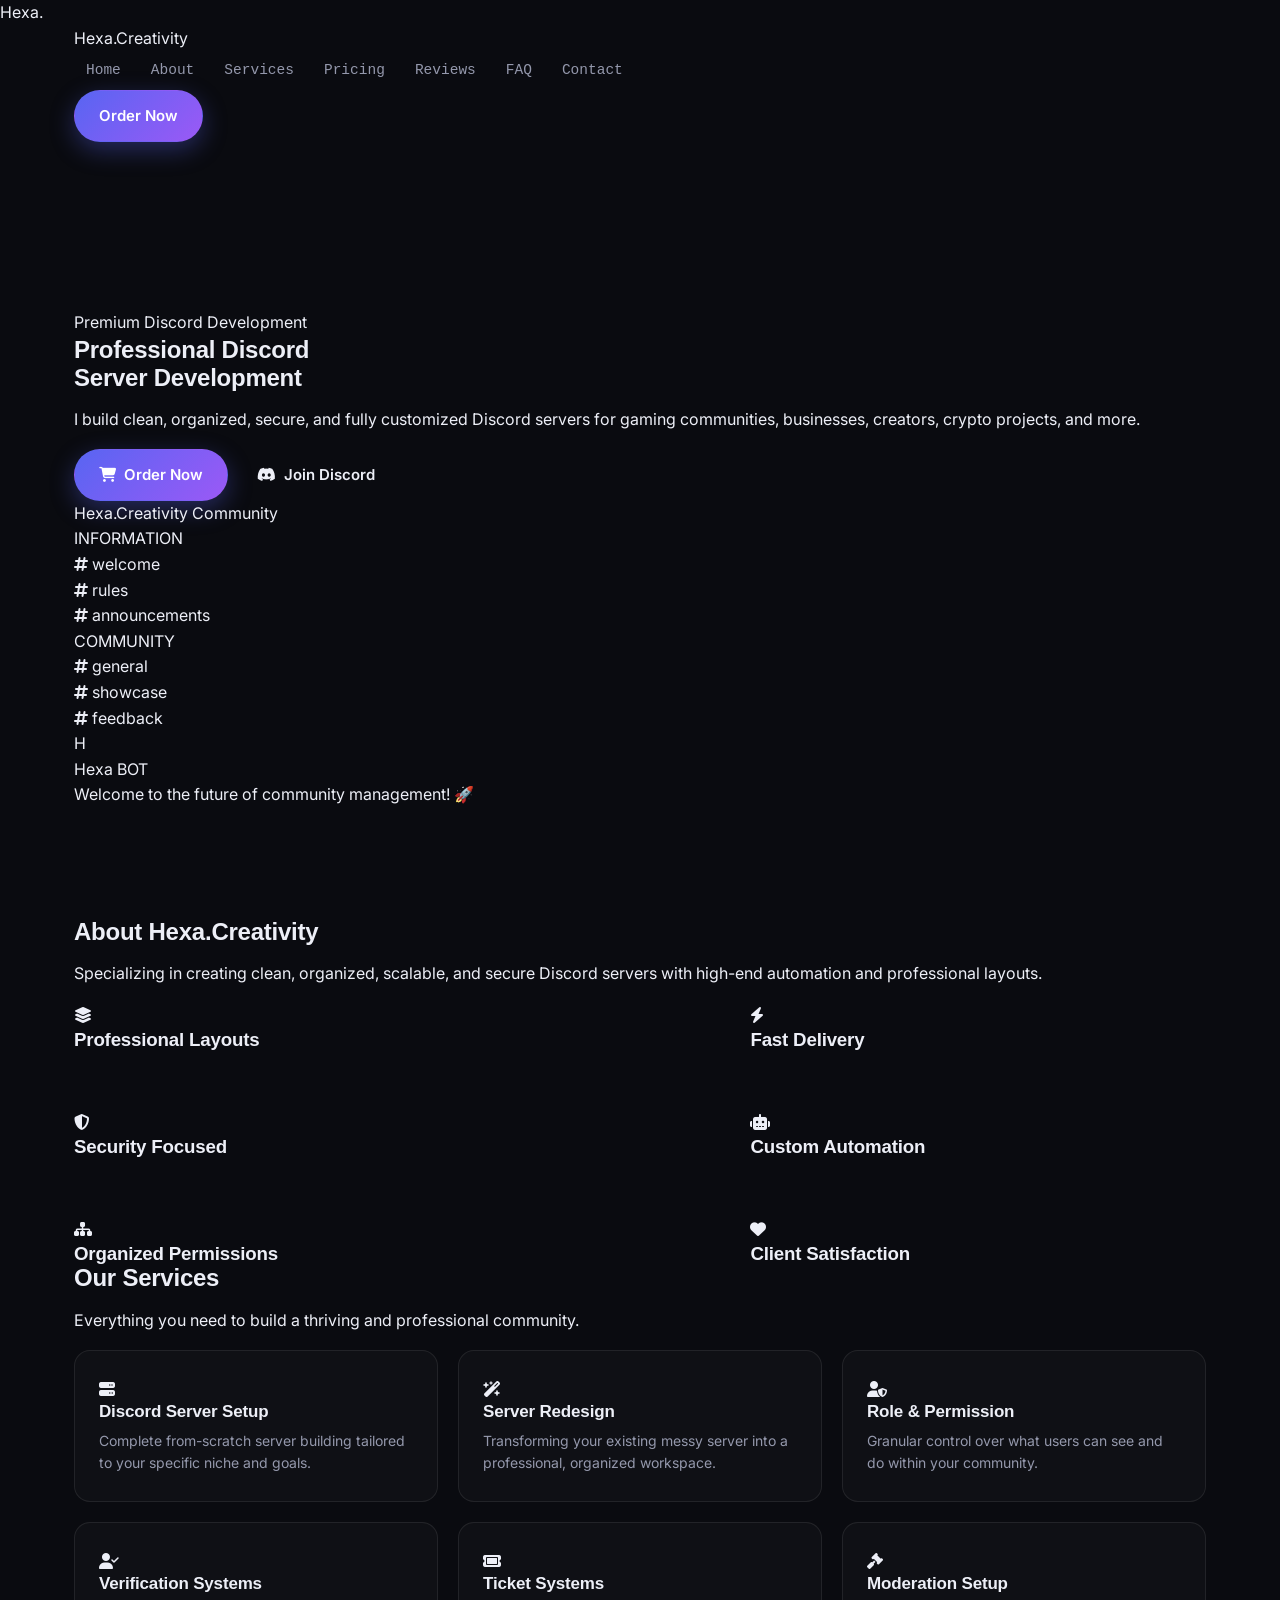
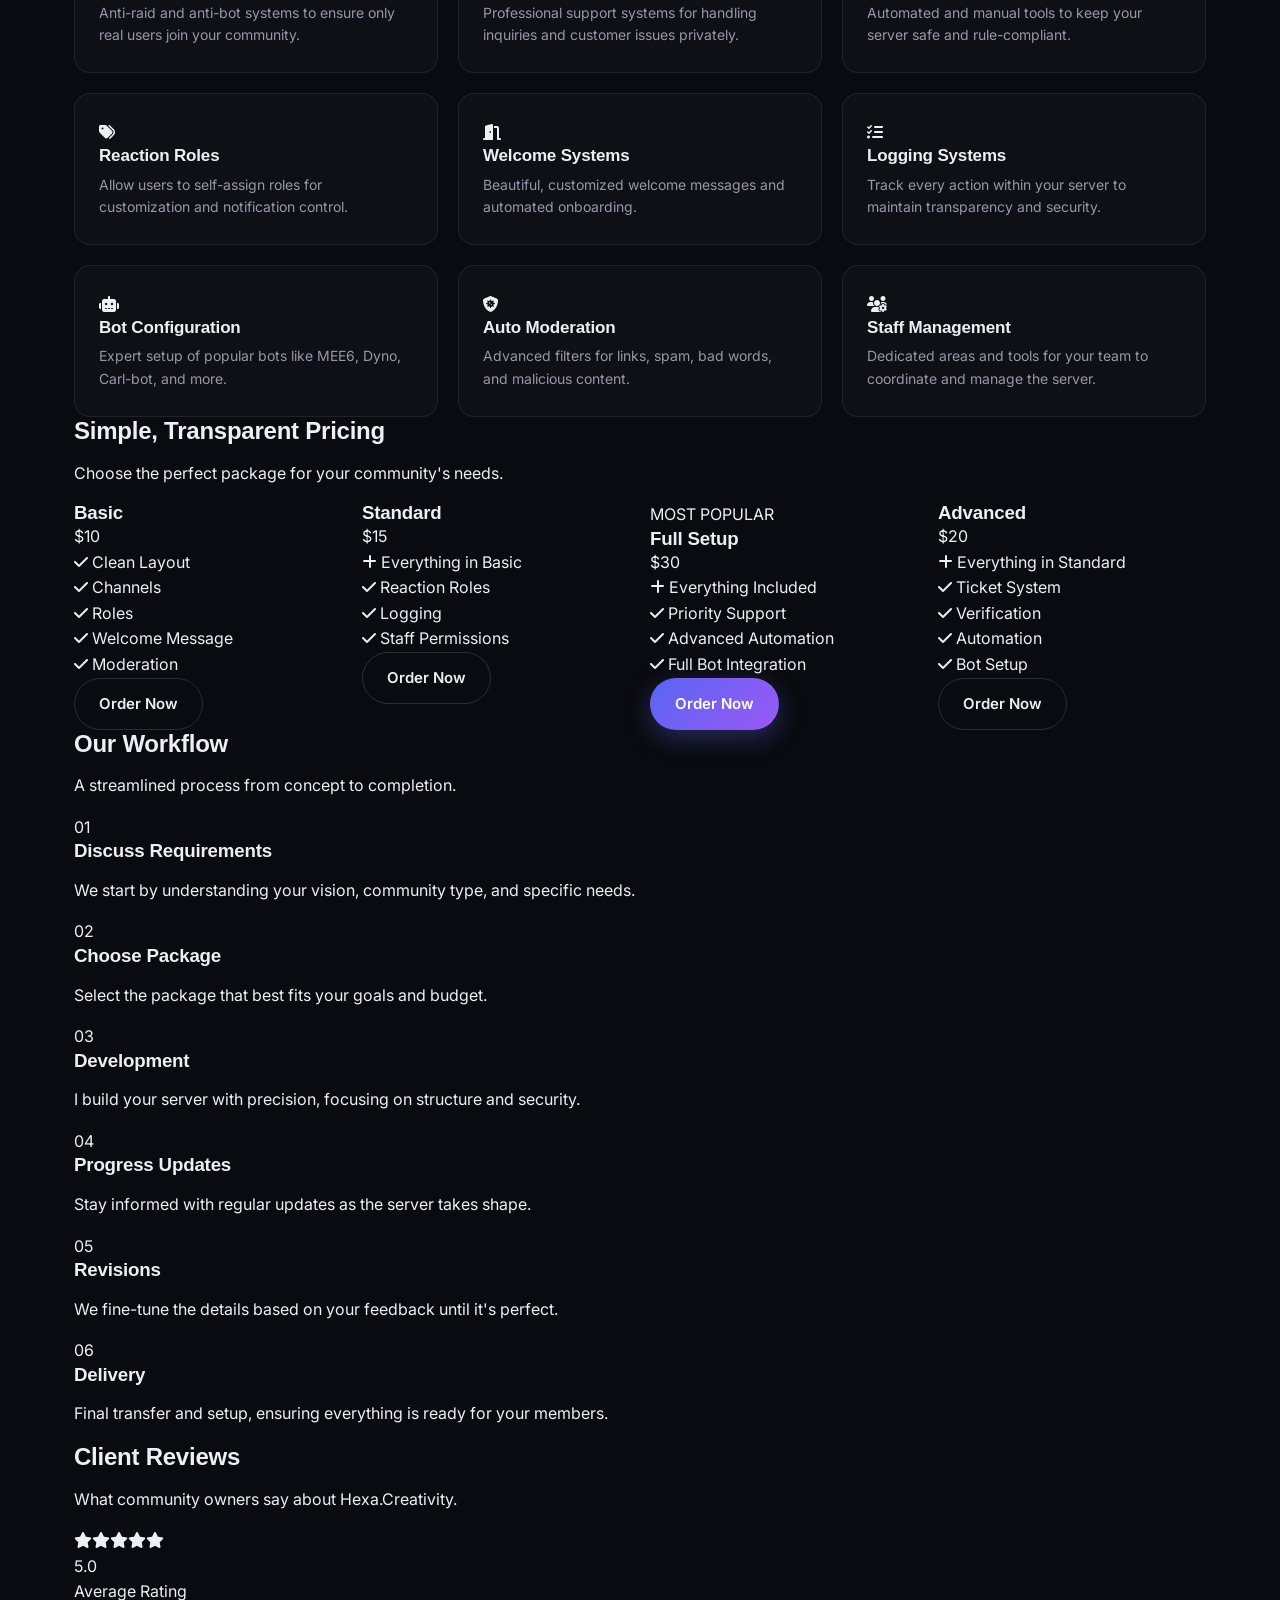
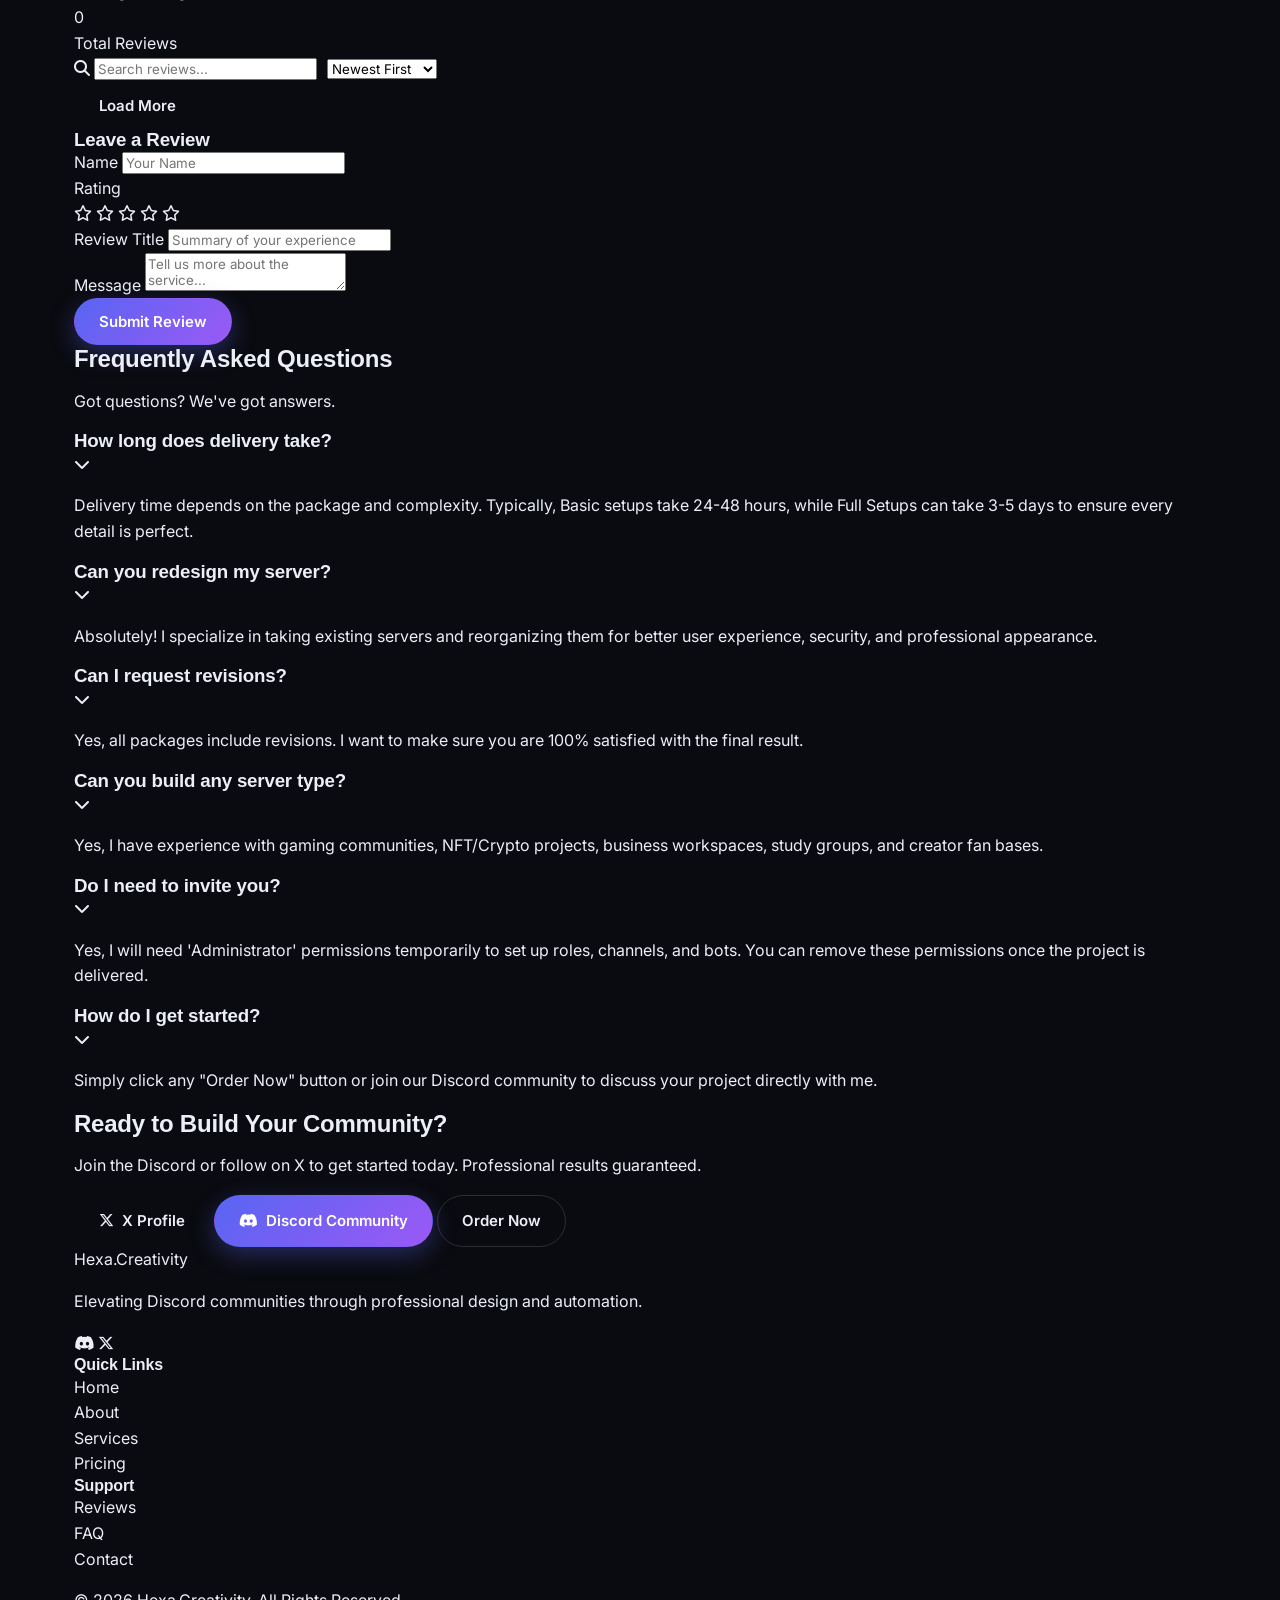
==== commit 65897f19: "Rename index .html to index.html" ====
--- a/index.html
+++ b/index.html
@@ -1,376 +1,575 @@
 <!DOCTYPE html>
 <html lang="en">
 <head>
-<meta charset="UTF-8">
-<meta name="viewport" content="width=device-width, initial-scale=1.0">
-<title>Hexa.Creativity — Professional Discord Server Development</title>
-<meta name="description" content="Hexa.Creativity builds clean, organized, secure, and fully customized Discord servers for communities, businesses, creators, and gaming servers. Setup, redesign, moderation, tickets, verification, automation.">
-<meta name="keywords" content="Discord server setup, Discord server developer, Discord server design, Discord bot configuration, Discord moderation setup">
-<meta name="author" content="Hexa.Creativity">
-<link rel="canonical" href="https://hexacreativity.example/">
-
-<!-- Open Graph -->
-<meta property="og:type" content="website">
-<meta property="og:title" content="Hexa.Creativity — Professional Discord Server Development">
-<meta property="og:description" content="Clean, organized, secure Discord servers — built and managed by Hexa.Creativity.">
-<meta property="og:image" content="assets/og-cover.png">
-<meta property="og:url" content="https://hexacreativity.example/">
-<meta property="og:site_name" content="Hexa.Creativity">
-
-<!-- Twitter / X Card -->
-<meta name="twitter:card" content="summary_large_image">
-<meta name="twitter:title" content="Hexa.Creativity — Professional Discord Server Development">
-<meta name="twitter:description" content="Clean, organized, secure Discord servers — built and managed by Hexa.Creativity.">
-<meta name="twitter:image" content="assets/og-cover.png">
-<meta name="twitter:site" content="@Labost909">
-
-<link rel="icon" href="data:image/svg+xml,<svg xmlns=%22http://www.w3.org/2000/svg%22 viewBox=%220 0 100 100%22><text y=%22.9em%22 font-size=%2290%22 fill=%22%235865F2%22>#</text></svg>">
-<link rel="preconnect" href="https://fonts.googleapis.com">
-<link rel="preconnect" href="https://fonts.gstatic.com" crossorigin>
-<link href="https://fonts.googleapis.com/css2?family=Sora:wght@400;600;700;800&family=Inter:wght@400;500;600;700&family=JetBrains+Mono:wght@400;500;600;700&display=swap" rel="stylesheet">
-<link rel="stylesheet" href="style.css">
+    <meta charset="UTF-8">
+    <meta name="viewport" content="width=device-width, initial-scale=1.0">
+    <title>Hexa.Creativity | Professional Discord Server Developer</title>
+    <meta name="description" content="Premium Discord server development for gaming, business, and crypto communities. Clean, secure, and fully customized.">
+    
+    <!-- Fonts -->
+    <link rel="preconnect" href="https://fonts.googleapis.com">
+    <link rel="preconnect" href="https://fonts.gstatic.com" crossorigin>
+    <link href="https://fonts.googleapis.com/css2?family=Inter:wght@300;400;500;600;700;800&family=Plus+Jakarta+Sans:wght@400;500;600;700;800&display=swap" rel="stylesheet">
+    
+    <!-- Icons -->
+    <link rel="stylesheet" href="https://cdnjs.cloudflare.com/ajax/libs/font-awesome/6.4.0/css/all.min.css">
+    
+    <!-- Styles -->
+    <link rel="stylesheet" href="style.css">
 </head>
 <body>
-
-<div class="scroll-progress" id="scrollProgress" aria-hidden="true"></div>
-
-<div class="noise-overlay" aria-hidden="true"></div>
-
-<!-- ===== NAV ===== -->
-<header class="site-header" id="siteHeader">
-  <nav class="navbar" aria-label="Primary">
-    <a href="#home" class="brand" aria-label="Hexa.Creativity home">
-      <span class="brand-mark">#</span>
-      <span class="brand-name">hexa<span class="brand-dot">.</span>creativity</span>
-    </a>
-
-    <ul class="nav-links" id="navLinks">
-      <li><a href="#home" class="nav-link"><span class="channel-hash">#</span>home</a></li>
-      <li><a href="#about" class="nav-link"><span class="channel-hash">#</span>about</a></li>
-      <li><a href="#services" class="nav-link"><span class="channel-hash">#</span>services</a></li>
-      <li><a href="#pricing" class="nav-link"><span class="channel-hash">#</span>pricing</a></li>
-      <li><a href="#reviews" class="nav-link"><span class="channel-hash">#</span>reviews</a></li>
-      <li><a href="#faq" class="nav-link"><span class="channel-hash">#</span>faq</a></li>
-      <li><a href="#contact" class="nav-link"><span class="channel-hash">#</span>contact</a></li>
-    </ul>
-
-    <div class="nav-actions">
-      <a href="#pricing" class="btn btn-primary btn-sm">Order Now</a>
-      <button class="nav-toggle" id="navToggle" aria-label="Toggle menu" aria-expanded="false" aria-controls="navLinks">
-        <span></span><span></span><span></span>
-      </button>
+    <!-- Loading Screen -->
+    <div id="loader" class="loader-wrapper">
+        <div class="loader-content">
+            <div class="loader-logo">Hexa<span>.</span></div>
+            <div class="loader-bar"></div>
+        </div>
     </div>
-  </nav>
-</header>
-
-<main id="home">
-
-  <!-- ===== HERO ===== -->
-  <section class="hero" aria-label="Introduction">
-    <div class="hero-bg" aria-hidden="true">
-      <div class="hero-glow glow-1"></div>
-      <div class="hero-glow glow-2"></div>
-      <div class="hero-grid"></div>
+
+    <!-- Scroll Progress Bar -->
+    <div class="scroll-progress-container">
+        <div class="scroll-progress-bar" id="scrollProgress"></div>
     </div>
 
-    <div class="hero-inner container">
-      <div class="hero-copy fade-up">
-        <span class="eyebrow"><span class="status-dot" aria-hidden="true"></span>Currently accepting new servers</span>
-        <h1 class="hero-title">Professional Discord<br>Server Development</h1>
-        <p class="hero-subtitle">I help communities, businesses, creators, and gaming servers build clean, organized, secure, and fully customized Discord servers that look professional and are easy to manage.</p>
-        <div class="hero-actions">
-          <a href="#pricing" class="btn btn-primary btn-lg">Order Now</a>
-          <a href="https://discord.gg/VbtYQuGeNK" target="_blank" rel="noopener" class="btn btn-ghost btn-lg">
-            <svg class="icon-discord" viewBox="0 0 24 24" width="20" height="20" aria-hidden="true"><path fill="currentColor" d="M20.3 5.3A18 18 0 0 0 15.6 4l-.3.6a13 13 0 0 1 4 1.8 15.6 15.6 0 0 0-13.6 0 13 13 0 0 1 4-1.8L9.4 4a18 18 0 0 0-4.7 1.3S1.5 10 1.9 16.5A18 18 0 0 0 7.4 19l.9-1.3a10.4 10.4 0 0 1-1.9-.9l.5-.3a13 13 0 0 0 10.2 0l.5.3a10.4 10.4 0 0 1-1.9.9l.9 1.3a18 18 0 0 0 5.5-2.5c.5-7.1-1.8-11.4-1.8-11.4ZM8.6 14.4c-.8 0-1.5-.8-1.5-1.7s.7-1.7 1.5-1.7 1.6.8 1.6 1.7-.7 1.7-1.6 1.7Zm6.8 0c-.8 0-1.5-.8-1.5-1.7s.7-1.7 1.5-1.7 1.6.8 1.6 1.7-.7 1.7-1.6 1.7Z"/></svg>
-            Check My Server
-          </a>
-          <a href="https://x.com/Labost909" target="_blank" rel="noopener" class="btn btn-ghost btn-lg">
-            <svg viewBox="0 0 24 24" width="18" height="18" aria-hidden="true"><path fill="currentColor" d="M18.9 2H22l-7.6 8.7L23.3 22h-7l-5.5-7.2L4.5 22H1.4l8.1-9.3L1 2h7.2l5 6.6L18.9 2Zm-1.2 18h1.7L7.4 4h-1.8l12.1 16Z"/></svg>
-            X
-          </a>
+    <!-- Navigation -->
+    <nav id="navbar">
+        <div class="container nav-container">
+            <a href="#home" class="logo">
+                Hexa<span>.Creativity</span>
+            </a>
+            
+            <div class="nav-links" id="navLinks">
+                <a href="#home" class="nav-link active">Home</a>
+                <a href="#about" class="nav-link">About</a>
+                <a href="#services" class="nav-link">Services</a>
+                <a href="#pricing" class="nav-link">Pricing</a>
+                <a href="#reviews" class="nav-link">Reviews</a>
+                <a href="#faq" class="nav-link">FAQ</a>
+                <a href="#contact" class="nav-link">Contact</a>
+            </div>
+
+            <div class="nav-actions">
+                <a href="https://discord.gg/VbtYQuGeNK" target="_blank" class="btn btn-primary order-btn">Order Now</a>
+                <button class="mobile-menu-toggle" id="menuToggle">
+                    <span class="bar"></span>
+                    <span class="bar"></span>
+                    <span class="bar"></span>
+                </button>
+            </div>
         </div>
-        <div class="hero-stats">
-          <div class="hero-stat"><strong id="statRating">4.9/5</strong><span>Avg. rating</span></div>
-          <div class="hero-stat"><strong>24–72h</strong><span>Typical delivery</span></div>
+    </nav>
+
+    <main>
+        <!-- Hero Section -->
+        <section id="home" class="hero">
+            <div class="animated-bg">
+                <div class="shape shape-1"></div>
+                <div class="shape shape-2"></div>
+                <div class="shape shape-3"></div>
+            </div>
+            <div class="container hero-container">
+                <div class="hero-content reveal">
+                    <span class="badge">Premium Discord Development</span>
+                    <h1>Professional Discord <br><span class="gradient-text">Server Development</span></h1>
+                    <p>I build clean, organized, secure, and fully customized Discord servers for gaming communities, businesses, creators, crypto projects, and more.</p>
+                    <div class="hero-btns">
+                        <a href="https://discord.gg/VbtYQuGeNK" target="_blank" class="btn btn-primary">
+                            <i class="fas fa-shopping-cart"></i> Order Now
+                        </a>
+                        <a href="https://discord.gg/VbtYQuGeNK" target="_blank" class="btn btn-secondary">
+                            <i class="fab fa-discord"></i> Join Discord
+                        </a>
+                    </div>
+                </div>
+                <div class="hero-visual reveal delay-200">
+                    <div class="discord-preview-card">
+                        <div class="card-header">
+                            <div class="dots"><span></span><span></span><span></span></div>
+                            <div class="server-name">Hexa.Creativity Community</div>
+                        </div>
+                        <div class="card-body">
+                            <div class="sidebar">
+                                <div class="channel-group">INFORMATION</div>
+                                <div class="channel active"><i class="fas fa-hashtag"></i> welcome</div>
+                                <div class="channel"><i class="fas fa-hashtag"></i> rules</div>
+                                <div class="channel"><i class="fas fa-hashtag"></i> announcements</div>
+                                <div class="channel-group">COMMUNITY</div>
+                                <div class="channel"><i class="fas fa-hashtag"></i> general</div>
+                                <div class="channel"><i class="fas fa-hashtag"></i> showcase</div>
+                                <div class="channel"><i class="fas fa-hashtag"></i> feedback</div>
+                            </div>
+                            <div class="chat-area">
+                                <div class="message">
+                                    <div class="avatar">H</div>
+                                    <div class="msg-content">
+                                        <div class="user">Hexa <span>BOT</span></div>
+                                        <div class="text">Welcome to the future of community management! 🚀</div>
+                                    </div>
+                                </div>
+                            </div>
+                        </div>
+                    </div>
+                </div>
+            </div>
+        </section>
+
+        <!-- About Section -->
+        <section id="about" class="about section-padding">
+            <div class="container">
+                <div class="section-header reveal">
+                    <h2>About Hexa.Creativity</h2>
+                    <p>Specializing in creating clean, organized, scalable, and secure Discord servers with high-end automation and professional layouts.</p>
+                </div>
+                
+                <div class="about-grid">
+                    <div class="feature-card reveal">
+                        <div class="icon-wrapper"><i class="fas fa-layer-group"></i></div>
+                        <h3>Professional Layouts</h3>
+                    </div>
+                    <div class="feature-card reveal delay-100">
+                        <div class="icon-wrapper"><i class="fas fa-bolt"></i></div>
+                        <h3>Fast Delivery</h3>
+                    </div>
+                    <div class="feature-card reveal delay-200">
+                        <div class="icon-wrapper"><i class="fas fa-shield-halved"></i></div>
+                        <h3>Security Focused</h3>
+                    </div>
+                    <div class="feature-card reveal delay-300">
+                        <div class="icon-wrapper"><i class="fas fa-robot"></i></div>
+                        <h3>Custom Automation</h3>
+                    </div>
+                    <div class="feature-card reveal delay-400">
+                        <div class="icon-wrapper"><i class="fas fa-sitemap"></i></div>
+                        <h3>Organized Permissions</h3>
+                    </div>
+                    <div class="feature-card reveal delay-500">
+                        <div class="icon-wrapper"><i class="fas fa-heart"></i></div>
+                        <h3>Client Satisfaction</h3>
+                    </div>
+                </div>
+            </div>
+        </section>
+
+        <!-- Services Section -->
+        <section id="services" class="services section-padding">
+            <div class="container">
+                <div class="section-header reveal">
+                    <h2>Our Services</h2>
+                    <p>Everything you need to build a thriving and professional community.</p>
+                </div>
+                
+                <div class="services-grid" id="servicesGrid">
+                    <!-- Service cards will be rendered here via CSS/HTML -->
+                    <div class="service-card reveal">
+                        <i class="fas fa-server"></i>
+                        <h3>Discord Server Setup</h3>
+                        <p>Complete from-scratch server building tailored to your specific niche and goals.</p>
+                    </div>
+                    <div class="service-card reveal">
+                        <i class="fas fa-wand-magic-sparkles"></i>
+                        <h3>Server Redesign</h3>
+                        <p>Transforming your existing messy server into a professional, organized workspace.</p>
+                    </div>
+                    <div class="service-card reveal">
+                        <i class="fas fa-user-shield"></i>
+                        <h3>Role & Permission</h3>
+                        <p>Granular control over what users can see and do within your community.</p>
+                    </div>
+                    <div class="service-card reveal">
+                        <i class="fas fa-user-check"></i>
+                        <h3>Verification Systems</h3>
+                        <p>Anti-raid and anti-bot systems to ensure only real users join your community.</p>
+                    </div>
+                    <div class="service-card reveal">
+                        <i class="fas fa-ticket"></i>
+                        <h3>Ticket Systems</h3>
+                        <p>Professional support systems for handling inquiries and customer issues privately.</p>
+                    </div>
+                    <div class="service-card reveal">
+                        <i class="fas fa-gavel"></i>
+                        <h3>Moderation Setup</h3>
+                        <p>Automated and manual tools to keep your server safe and rule-compliant.</p>
+                    </div>
+                    <div class="service-card reveal">
+                        <i class="fas fa-tags"></i>
+                        <h3>Reaction Roles</h3>
+                        <p>Allow users to self-assign roles for customization and notification control.</p>
+                    </div>
+                    <div class="service-card reveal">
+                        <i class="fas fa-door-open"></i>
+                        <h3>Welcome Systems</h3>
+                        <p>Beautiful, customized welcome messages and automated onboarding.</p>
+                    </div>
+                    <div class="service-card reveal">
+                        <i class="fas fa-list-check"></i>
+                        <h3>Logging Systems</h3>
+                        <p>Track every action within your server to maintain transparency and security.</p>
+                    </div>
+                    <div class="service-card reveal">
+                        <i class="fas fa-robot"></i>
+                        <h3>Bot Configuration</h3>
+                        <p>Expert setup of popular bots like MEE6, Dyno, Carl-bot, and more.</p>
+                    </div>
+                    <div class="service-card reveal">
+                        <i class="fas fa-shield-virus"></i>
+                        <h3>Auto Moderation</h3>
+                        <p>Advanced filters for links, spam, bad words, and malicious content.</p>
+                    </div>
+                    <div class="service-card reveal">
+                        <i class="fas fa-users-gear"></i>
+                        <h3>Staff Management</h3>
+                        <p>Dedicated areas and tools for your team to coordinate and manage the server.</p>
+                    </div>
+                </div>
+            </div>
+        </section>
+
+        <!-- Pricing Section -->
+        <section id="pricing" class="pricing section-padding">
+            <div class="container">
+                <div class="section-header reveal">
+                    <h2>Simple, Transparent Pricing</h2>
+                    <p>Choose the perfect package for your community's needs.</p>
+                </div>
+                
+                <div class="pricing-grid">
+                    <!-- Basic -->
+                    <div class="pricing-card reveal">
+                        <div class="pricing-header">
+                            <h3>Basic</h3>
+                            <div class="price">$10</div>
+                        </div>
+                        <ul class="pricing-features">
+                            <li><i class="fas fa-check"></i> Clean Layout</li>
+                            <li><i class="fas fa-check"></i> Channels</li>
+                            <li><i class="fas fa-check"></i> Roles</li>
+                            <li><i class="fas fa-check"></i> Welcome Message</li>
+                            <li><i class="fas fa-check"></i> Moderation</li>
+                        </ul>
+                        <a href="https://discord.gg/VbtYQuGeNK" target="_blank" class="btn btn-outline">Order Now</a>
+                    </div>
+                    
+                    <!-- Standard -->
+                    <div class="pricing-card reveal delay-100">
+                        <div class="pricing-header">
+                            <h3>Standard</h3>
+                            <div class="price">$15</div>
+                        </div>
+                        <ul class="pricing-features">
+                            <li><i class="fas fa-plus"></i> Everything in Basic</li>
+                            <li><i class="fas fa-check"></i> Reaction Roles</li>
+                            <li><i class="fas fa-check"></i> Logging</li>
+                            <li><i class="fas fa-check"></i> Staff Permissions</li>
+                        </ul>
+                        <a href="https://discord.gg/VbtYQuGeNK" target="_blank" class="btn btn-outline">Order Now</a>
+                    </div>
+                    
+                    <!-- Full Setup (Most Popular) -->
+                    <div class="pricing-card popular reveal delay-200">
+                        <div class="popular-tag">MOST POPULAR</div>
+                        <div class="pricing-header">
+                            <h3>Full Setup</h3>
+                            <div class="price">$30</div>
+                        </div>
+                        <ul class="pricing-features">
+                            <li><i class="fas fa-plus"></i> Everything Included</li>
+                            <li><i class="fas fa-check"></i> Priority Support</li>
+                            <li><i class="fas fa-check"></i> Advanced Automation</li>
+                            <li><i class="fas fa-check"></i> Full Bot Integration</li>
+                        </ul>
+                        <a href="https://discord.gg/VbtYQuGeNK" target="_blank" class="btn btn-primary">Order Now</a>
+                    </div>
+                    
+                    <!-- Advanced -->
+                    <div class="pricing-card reveal delay-300">
+                        <div class="pricing-header">
+                            <h3>Advanced</h3>
+                            <div class="price">$20</div>
+                        </div>
+                        <ul class="pricing-features">
+                            <li><i class="fas fa-plus"></i> Everything in Standard</li>
+                            <li><i class="fas fa-check"></i> Ticket System</li>
+                            <li><i class="fas fa-check"></i> Verification</li>
+                            <li><i class="fas fa-check"></i> Automation</li>
+                            <li><i class="fas fa-check"></i> Bot Setup</li>
+                        </ul>
+                        <a href="https://discord.gg/VbtYQuGeNK" target="_blank" class="btn btn-outline">Order Now</a>
+                    </div>
+                </div>
+            </div>
+        </section>
+
+        <!-- Workflow Section -->
+        <section class="workflow section-padding">
+            <div class="container">
+                <div class="section-header reveal">
+                    <h2>Our Workflow</h2>
+                    <p>A streamlined process from concept to completion.</p>
+                </div>
+                
+                <div class="timeline">
+                    <div class="timeline-item reveal">
+                        <div class="timeline-dot"></div>
+                        <div class="timeline-content">
+                            <span>01</span>
+                            <h3>Discuss Requirements</h3>
+                            <p>We start by understanding your vision, community type, and specific needs.</p>
+                        </div>
+                    </div>
+                    <div class="timeline-item reveal">
+                        <div class="timeline-dot"></div>
+                        <div class="timeline-content">
+                            <span>02</span>
+                            <h3>Choose Package</h3>
+                            <p>Select the package that best fits your goals and budget.</p>
+                        </div>
+                    </div>
+                    <div class="timeline-item reveal">
+                        <div class="timeline-dot"></div>
+                        <div class="timeline-content">
+                            <span>03</span>
+                            <h3>Development</h3>
+                            <p>I build your server with precision, focusing on structure and security.</p>
+                        </div>
+                    </div>
+                    <div class="timeline-item reveal">
+                        <div class="timeline-dot"></div>
+                        <div class="timeline-content">
+                            <span>04</span>
+                            <h3>Progress Updates</h3>
+                            <p>Stay informed with regular updates as the server takes shape.</p>
+                        </div>
+                    </div>
+                    <div class="timeline-item reveal">
+                        <div class="timeline-dot"></div>
+                        <div class="timeline-content">
+                            <span>05</span>
+                            <h3>Revisions</h3>
+                            <p>We fine-tune the details based on your feedback until it's perfect.</p>
+                        </div>
+                    </div>
+                    <div class="timeline-item reveal">
+                        <div class="timeline-dot"></div>
+                        <div class="timeline-content">
+                            <span>06</span>
+                            <h3>Delivery</h3>
+                            <p>Final transfer and setup, ensuring everything is ready for your members.</p>
+                        </div>
+                    </div>
+                </div>
+            </div>
+        </section>
+
+        <!-- Reviews Section -->
+        <section id="reviews" class="reviews section-padding">
+            <div class="container">
+                <div class="section-header reveal">
+                    <h2>Client Reviews</h2>
+                    <p>What community owners say about Hexa.Creativity.</p>
+                </div>
+                
+                <div class="reviews-stats reveal">
+                    <div class="stat-item">
+                        <div class="stars" id="avgStars">
+                            <i class="fas fa-star"></i><i class="fas fa-star"></i><i class="fas fa-star"></i><i class="fas fa-star"></i><i class="fas fa-star"></i>
+                        </div>
+                        <div class="stat-val" id="avgRating">5.0</div>
+                        <div class="stat-label">Average Rating</div>
+                    </div>
+                    <div class="stat-item">
+                        <div class="stat-val" id="totalReviewsCount">0</div>
+                        <div class="stat-label">Total Reviews</div>
+                    </div>
+                </div>
+
+                <div class="reviews-controls reveal">
+                    <div class="search-box">
+                        <i class="fas fa-search"></i>
+                        <input type="text" id="reviewSearch" placeholder="Search reviews...">
+                    </div>
+                    <div class="sort-box">
+                        <select id="reviewSort">
+                            <option value="newest">Newest First</option>
+                            <option value="highest">Highest Rated</option>
+                            <option value="lowest">Lowest Rated</option>
+                        </select>
+                    </div>
+                </div>
+
+                <div class="reviews-grid" id="reviewsGrid">
+                    <!-- Reviews will be loaded here -->
+                </div>
+
+                <div class="load-more-container reveal">
+                    <button id="loadMoreBtn" class="btn btn-secondary">Load More</button>
+                </div>
+
+                <div class="review-form-container reveal">
+                    <h3>Leave a Review</h3>
+                    <form id="reviewForm" class="review-form">
+                        <div class="form-row">
+                            <div class="form-group">
+                                <label for="reviewerName">Name</label>
+                                <input type="text" id="reviewerName" required placeholder="Your Name">
+                            </div>
+                            <div class="form-group">
+                                <label>Rating</label>
+                                <div class="star-rating" id="starInput">
+                                    <i class="far fa-star" data-rating="1"></i>
+                                    <i class="far fa-star" data-rating="2"></i>
+                                    <i class="far fa-star" data-rating="3"></i>
+                                    <i class="far fa-star" data-rating="4"></i>
+                                    <i class="far fa-star" data-rating="5"></i>
+                                </div>
+                                <input type="hidden" id="ratingValue" value="0" required>
+                            </div>
+                        </div>
+                        <div class="form-group">
+                            <label for="reviewTitle">Review Title</label>
+                            <input type="text" id="reviewTitle" required placeholder="Summary of your experience">
+                        </div>
+                        <div class="form-group">
+                            <label for="reviewMessage">Message</label>
+                            <textarea id="reviewMessage" required placeholder="Tell us more about the service..."></textarea>
+                        </div>
+                        <button type="submit" class="btn btn-primary">Submit Review</button>
+                    </form>
+                </div>
+            </div>
+        </section>
+
+        <!-- FAQ Section -->
+        <section id="faq" class="faq section-padding">
+            <div class="container">
+                <div class="section-header reveal">
+                    <h2>Frequently Asked Questions</h2>
+                    <p>Got questions? We've got answers.</p>
+                </div>
+                
+                <div class="accordion">
+                    <div class="accordion-item reveal">
+                        <div class="accordion-header">
+                            <h3>How long does delivery take?</h3>
+                            <i class="fas fa-chevron-down"></i>
+                        </div>
+                        <div class="accordion-content">
+                            <p>Delivery time depends on the package and complexity. Typically, Basic setups take 24-48 hours, while Full Setups can take 3-5 days to ensure every detail is perfect.</p>
+                        </div>
+                    </div>
+                    <div class="accordion-item reveal">
+                        <div class="accordion-header">
+                            <h3>Can you redesign my server?</h3>
+                            <i class="fas fa-chevron-down"></i>
+                        </div>
+                        <div class="accordion-content">
+                            <p>Absolutely! I specialize in taking existing servers and reorganizing them for better user experience, security, and professional appearance.</p>
+                        </div>
+                    </div>
+                    <div class="accordion-item reveal">
+                        <div class="accordion-header">
+                            <h3>Can I request revisions?</h3>
+                            <i class="fas fa-chevron-down"></i>
+                        </div>
+                        <div class="accordion-content">
+                            <p>Yes, all packages include revisions. I want to make sure you are 100% satisfied with the final result.</p>
+                        </div>
+                    </div>
+                    <div class="accordion-item reveal">
+                        <div class="accordion-header">
+                            <h3>Can you build any server type?</h3>
+                            <i class="fas fa-chevron-down"></i>
+                        </div>
+                        <div class="accordion-content">
+                            <p>Yes, I have experience with gaming communities, NFT/Crypto projects, business workspaces, study groups, and creator fan bases.</p>
+                        </div>
+                    </div>
+                    <div class="accordion-item reveal">
+                        <div class="accordion-header">
+                            <h3>Do I need to invite you?</h3>
+                            <i class="fas fa-chevron-down"></i>
+                        </div>
+                        <div class="accordion-content">
+                            <p>Yes, I will need 'Administrator' permissions temporarily to set up roles, channels, and bots. You can remove these permissions once the project is delivered.</p>
+                        </div>
+                    </div>
+                    <div class="accordion-item reveal">
+                        <div class="accordion-header">
+                            <h3>How do I get started?</h3>
+                            <i class="fas fa-chevron-down"></i>
+                        </div>
+                        <div class="accordion-content">
+                            <p>Simply click any "Order Now" button or join our Discord community to discuss your project directly with me.</p>
+                        </div>
+                    </div>
+                </div>
+            </div>
+        </section>
+
+        <!-- Contact Section -->
+        <section id="contact" class="contact section-padding">
+            <div class="container">
+                <div class="contact-card reveal">
+                    <div class="contact-content">
+                        <h2>Ready to Build Your Community?</h2>
+                        <p>Join the Discord or follow on X to get started today. Professional results guaranteed.</p>
+                        <div class="contact-btns">
+                            <a href="https://x.com/Labost909" target="_blank" class="btn btn-secondary">
+                                <i class="fab fa-x-twitter"></i> X Profile
+                            </a>
+                            <a href="https://discord.gg/VbtYQuGeNK" target="_blank" class="btn btn-primary">
+                                <i class="fab fa-discord"></i> Discord Community
+                            </a>
+                            <a href="https://discord.gg/VbtYQuGeNK" target="_blank" class="btn btn-outline">
+                                Order Now
+                            </a>
+                        </div>
+                    </div>
+                </div>
+            </div>
+        </section>
+    </main>
+
+    <!-- Footer -->
+    <footer>
+        <div class="container">
+            <div class="footer-grid">
+                <div class="footer-brand">
+                    <a href="#home" class="logo">Hexa<span>.Creativity</span></a>
+                    <p>Elevating Discord communities through professional design and automation.</p>
+                    <div class="social-links">
+                        <a href="https://discord.gg/VbtYQuGeNK" target="_blank"><i class="fab fa-discord"></i></a>
+                        <a href="https://x.com/Labost909" target="_blank"><i class="fab fa-x-twitter"></i></a>
+                    </div>
+                </div>
+                <div class="footer-links">
+                    <h4>Quick Links</h4>
+                    <ul>
+                        <li><a href="#home">Home</a></li>
+                        <li><a href="#about">About</a></li>
+                        <li><a href="#services">Services</a></li>
+                        <li><a href="#pricing">Pricing</a></li>
+                    </ul>
+                </div>
+                <div class="footer-links">
+                    <h4>Support</h4>
+                    <ul>
+                        <li><a href="#reviews">Reviews</a></li>
+                        <li><a href="#faq">FAQ</a></li>
+                        <li><a href="#contact">Contact</a></li>
+                    </ul>
+                </div>
+            </div>
+            <div class="footer-bottom">
+                <p>&copy; 2026 Hexa.Creativity. All Rights Reserved.</p>
+            </div>
         </div>
-      </div>
-
-      <div class="hero-visual fade-up" style="--delay:.15s" aria-hidden="true">
-        <div class="server-mock">
-          <div class="server-mock-topbar">
-            <span></span><span></span><span></span>
-            <em>hexa-creativity-server</em>
-          </div>
-          <div class="server-mock-body" id="serverMockBody">
-            <!-- populated + animated via JS -->
-          </div>
-        </div>
-        <div class="floating-chip chip-online">● building server structure…</div>
-      </div>
-    </div>
-  </section>
-
-  <!-- ===== ABOUT ===== -->
-  <section id="about" class="section about-section">
-    <div class="container about-grid">
-      <div class="about-copy fade-up">
-        <span class="section-eyebrow">#about</span>
-        <h2 class="section-title">About Hexa.Creativity</h2>
-        <p class="section-lead">Hexa.Creativity specializes in designing high-quality Discord servers with modern layouts, automation, moderation systems, verification systems, ticket systems, and optimized role structures.</p>
-        <p>Every server is built the way a good product is built: structured first, decorated second. That means a channel layout people can actually navigate, permissions that don't leak, and automation that quietly does its job instead of getting in the way. Whether you're launching a new community or fixing a server that's grown messy over time, the goal is the same — professional, reliable, and easy for you to manage long after delivery.</p>
-        <div class="about-pillars">
-          <div class="pillar">
-            <span class="pillar-icon" aria-hidden="true">◆</span>
-            <div><h3>Professionalism</h3><p>Clear scope, clear timelines, no guesswork.</p></div>
-          </div>
-          <div class="pillar">
-            <span class="pillar-icon" aria-hidden="true">◆</span>
-            <div><h3>Reliability</h3><p>Delivered on schedule, documented, and stable.</p></div>
-          </div>
-          <div class="pillar">
-            <span class="pillar-icon" aria-hidden="true">◆</span>
-            <div><h3>Attention to detail</h3><p>Every role, channel, and permission checked.</p></div>
-          </div>
-          <div class="pillar">
-            <span class="pillar-icon" aria-hidden="true">◆</span>
-            <div><h3>Client satisfaction</h3><p>Revisions included until it feels right.</p></div>
-          </div>
-        </div>
-      </div>
-      <div class="about-visual fade-up" style="--delay:.1s">
-        <div class="glass-card about-card">
-          <div class="about-card-row"><span>role structure</span><span class="tag tag-done">optimized</span></div>
-          <div class="about-card-row"><span>verification</span><span class="tag tag-done">enabled</span></div>
-          <div class="about-card-row"><span>moderation</span><span class="tag tag-done">active</span></div>
-          <div class="about-card-row"><span>ticket system</span><span class="tag tag-done">live</span></div>
-          <div class="about-card-row"><span>auto-mod</span><span class="tag tag-done">running</span></div>
-          <div class="about-card-progress"><div class="about-card-progress-bar"></div></div>
-          <span class="about-card-caption">server health — 100%</span>
-        </div>
-      </div>
-    </div>
-  </section>
-
-  <!-- ===== SERVICES ===== -->
-  <section id="services" class="section services-section">
-    <div class="container">
-      <div class="section-head fade-up">
-        <span class="section-eyebrow">#services</span>
-        <h2 class="section-title">What I build</h2>
-        <p class="section-lead">Every service below is a channel in the process — pick what your server needs, or get the full setup.</p>
-      </div>
-
-      <div class="services-grid">
-        <article class="service-card fade-up">
-          <span class="service-channel">#server-setup</span>
-          <h3>Discord Server Setup</h3>
-          <p>Full server built from zero: categories, channels, roles, and permissions structured to scale.</p>
-        </article>
-        <article class="service-card fade-up">
-          <span class="service-channel">#redesign</span>
-          <h3>Server Redesign</h3>
-          <p>Reorganize an existing server into something cleaner without losing your history or members.</p>
-        </article>
-        <article class="service-card fade-up">
-          <span class="service-channel">#roles-permissions</span>
-          <h3>Role &amp; Permission Configuration</h3>
-          <p>Layered role hierarchy with permissions that match exactly what each role should access.</p>
-        </article>
-        <article class="service-card fade-up">
-          <span class="service-channel">#verification</span>
-          <h3>Verification Systems</h3>
-          <p>Gate new members behind verification to keep bots, alts, and raids out of your community.</p>
-        </article>
-        <article class="service-card fade-up">
-          <span class="service-channel">#tickets</span>
-          <h3>Ticket Systems</h3>
-          <p>Private support threads for members to reach staff without cluttering public channels.</p>
-        </article>
-        <article class="service-card fade-up">
-          <span class="service-channel">#moderation</span>
-          <h3>Moderation Systems</h3>
-          <p>Warning, mute, and escalation workflows so your staff can act consistently and fast.</p>
-        </article>
-        <article class="service-card fade-up">
-          <span class="service-channel">#reaction-roles</span>
-          <h3>Reaction Roles</h3>
-          <p>Self-serve roles for pings, games, colors, and interests — no staff intervention needed.</p>
-        </article>
-        <article class="service-card fade-up">
-          <span class="service-channel">#welcome</span>
-          <h3>Welcome Systems</h3>
-          <p>A first impression that actually explains where to go and what to do next.</p>
-        </article>
-        <article class="service-card fade-up">
-          <span class="service-channel">#logs</span>
-          <h3>Logging Systems</h3>
-          <p>Message edits, deletions, joins, and mod actions logged where staff can review them.</p>
-        </article>
-        <article class="service-card fade-up">
-          <span class="service-channel">#bot-config</span>
-          <h3>Bot Configuration</h3>
-          <p>Set up and tune the bots your server actually needs — nothing bloated, nothing redundant.</p>
-        </article>
-        <article class="service-card fade-up">
-          <span class="service-channel">#auto-mod</span>
-          <h3>Auto Moderation</h3>
-          <p>Automatic filters for spam, links, and slurs so staff aren't watching chat around the clock.</p>
-        </article>
-        <article class="service-card fade-up">
-          <span class="service-channel">#staff-management</span>
-          <h3>Staff Management</h3>
-          <p>Clear staff roles, responsibilities, and internal channels so your team runs itself.</p>
-        </article>
-      </div>
-    </div>
-  </section>
-
-  <!-- ===== PRICING ===== -->
-  <section id="pricing" class="section pricing-section">
-    <div class="container">
-      <div class="section-head fade-up">
-        <span class="section-eyebrow">#pricing</span>
-        <h2 class="section-title">Choose your role</h2>
-        <p class="section-lead">Every package is a tier — like a role in your own server. Higher tier, more of the server handled for you.</p>
-      </div>
-
-      <div class="pricing-grid">
-
-        <article class="price-card fade-up" data-tier="basic">
-          <div class="price-role-badge">@Basic</div>
-          <h3 class="price-name">Basic</h3>
-          <p class="price-amount"><span>$</span>10</p>
-          <ul class="price-features">
-            <li>Clean server layout</li>
-            <li>Channel setup</li>
-            <li>Role setup</li>
-            <li>Welcome message</li>
-            <li>Basic moderation</li>
-          </ul>
-          <a href="#contact" class="btn btn-outline btn-block order-btn" data-tier="Basic — $10">Order Now</a>
-        </article>
-
-        <article class="price-card fade-up" data-tier="standard">
-          <div class="price-role-badge">@Standard</div>
-          <h3 class="price-name">Standard</h3>
-          <p class="price-amount"><span>$</span>15</p>
-          <ul class="price-features">
-            <li>Everything in Basic</li>
-            <li>Better organization</li>
-            <li>Reaction roles</li>
-            <li>Logging</li>
-            <li>Staff permissions</li>
-          </ul>
-          <a href="#contact" class="btn btn-outline btn-block order-btn" data-tier="Standard — $15">Order Now</a>
-        </article>
-
-        <article class="price-card fade-up" data-tier="advanced">
-          <div class="price-role-badge">@Advanced</div>
-          <h3 class="price-name">Advanced</h3>
-          <p class="price-amount"><span>$</span>20</p>
-          <ul class="price-features">
-            <li>Everything in Standard</li>
-            <li>Ticket system</li>
-            <li>Verification setup</li>
-            <li>Bot configuration</li>
-            <li>Automation</li>
-            <li>Organized staff systems</li>
-          </ul>
-          <a href="#contact" class="btn btn-outline btn-block order-btn" data-tier="Advanced — $20">Order Now</a>
-        </article>
-
-        <article class="price-card price-card-popular fade-up" data-tier="full">
-          <div class="popular-badge">★ Most Popular</div>
-          <div class="price-role-badge price-role-badge-owner">@Full Setup</div>
-          <h3 class="price-name">Full Setup</h3>
-          <p class="price-amount"><span>$</span>30</p>
-          <ul class="price-features">
-            <li>Complete server setup</li>
-            <li>Premium organization</li>
-            <li>Advanced permissions</li>
-            <li>Security optimization</li>
-            <li>Ticket systems</li>
-            <li>Automation</li>
-            <li>Logging</li>
-            <li>Verification</li>
-            <li>Priority support</li>
-          </ul>
-          <a href="#contact" class="btn btn-primary btn-block order-btn" data-tier="Full Setup — $30">Order Now</a>
-        </article>
-
-      </div>
-    </div>
-  </section>
-
-  <!-- ===== WORKFLOW ===== -->
-  <section id="workflow" class="section workflow-section">
-    <div class="container">
-      <div class="section-head fade-up">
-        <span class="section-eyebrow">#pinned-thread</span>
-        <h2 class="section-title">How a project runs</h2>
-      </div>
-      <ol class="workflow-list">
-        <li class="workflow-item fade-up"><span class="workflow-num">01</span><div><h3>Discuss Requirements</h3><p>We talk through your server's purpose, audience, and must-haves.</p></div></li>
-        <li class="workflow-item fade-up"><span class="workflow-num">02</span><div><h3>Choose Package</h3><p>Pick the tier that matches what your server needs right now.</p></div></li>
-        <li class="workflow-item fade-up"><span class="workflow-num">03</span><div><h3>Server Development</h3><p>Structure, roles, channels, and systems get built out.</p></div></li>
-        <li class="workflow-item fade-up"><span class="workflow-num">04</span><div><h3>Progress Updates</h3><p>You see the server take shape before it's ever called finished.</p></div></li>
-        <li class="workflow-item fade-up"><span class="workflow-num">05</span><div><h3>Review &amp; Adjustments</h3><p>Revisions until every channel and role feels right.</p></div></li>
-        <li class="workflow-item fade-up"><span class="workflow-num">06</span><div><h3>Final Delivery</h3><p>A documented, ready-to-run server handed back to you.</p></div></li>
-      </ol>
-    </div>
-  </section>
-
-  <!-- ===== REVIEWS ===== -->
-  <section id="reviews" class="section reviews-section">
-    <div class="container">
-      <div class="section-head fade-up">
-        <span class="section-eyebrow">#reviews</span>
-        <h2 class="section-title">Client reviews</h2>
-        <p class="section-lead">Real feedback from real servers. Leave your own below.</p>
-      </div>
-
-      <div class="reviews-summary fade-up">
-        <div class="reviews-summary-score">
-          <strong id="avgRatingNum">—</strong>
-          <div class="stars-static" id="avgRatingStars" aria-hidden="true"></div>
-          <span id="totalReviewsLabel">0 reviews</span>
-        </div>
-        <div class="reviews-controls">
-          <input type="search" id="reviewSearch" class="input" placeholder="Search reviews…" aria-label="Search reviews">
-          <select id="reviewSort" class="input" aria-label="Sort reviews">
-            <option value="newest">Newest</option>
-            <option value="highest">Highest rating</option>
-            <option value="lowest">Lowest rating</option>
-          </select>
-          <button class="btn btn-primary btn-sm" id="openReviewFormBtn" type="button">Leave a review</button>
-        </div>
-      </div>
-
-      <div class="review-grid" id="reviewGrid" aria-live="polite"></div>
-
-      <div class="reviews-loadmore-wrap">
-        <button class="btn btn-outline" id="loadMoreBtn" type="button">Load More Reviews</button>
-      </div>
-    </div>
-  </section>
-
-  <!-- Review Form Modal -->
-  <div class="modal-backdrop" id="reviewModalBackdrop">
-    <div class="modal glass-card" role="dialog" aria-modal="true" aria-labelledby="reviewModalTitle">
-      <button class="modal-close" id="closeReviewModal" aria-label="Close">✕</button>
-      <h3 id="reviewModalTitle">Leave a review</h3>
-      <form id="reviewForm" novalidate>
-        <input type="hidden" id="editingId" value="">
-        <label class="field">
-          <span>Your name</span>
-          <input type="text" id="reviewName" class="input" maxlength="40" required>
-        </label>
-        <label class="field">
-          <span>Review title</span>
-          <input type="text" id="reviewTitle" class="input" maxlength="60" required>
-        </label>
-        <div class="field">
-          <span>Rating</span>
-          <div class="star-picker" id="starPicker" role="radiogroup" aria-label="Rating">
-            <button type="button" class="star-btn" data-value="1" aria-label="1 star">★</button>
-            
+    </footer>
+
+    <!-- Back to Top -->
+    <button id="backToTop" class="back-to-top">
+        <i class="fas fa-arrow-up"></i>
+    </button>
+
+    <script src="script.js"></script>
+</body>
+</html>
--- a/style.css
+++ b/style.css
@@ -205,7 +205,8 @@
 .server-mock-topbar span:nth-child(3){ background: var(--green); }
 .server-mock-topbar em{ margin-left:auto; font-style:normal; }
 
-.server-mock-body{ padding: 18px 16px 22px; min-height: 320px; }
+.server-mock-body{ padding: 18px 16px 22px; min-height: 300px; }
+.server-mock{ max-width: 460px; margin: 0 auto; width: 100%; }
 .mock-category{ font-family: var(--font-mono); font-size: 11.5px; letter-spacing: .06em; text-transform: uppercase; color: var(--text-faint); margin: 16px 0 8px; opacity:0; transform: translateX(-8px); transition: all .45s var(--ease); }
 .mock-category:first-child{ margin-top:0; }
 .mock-category.shown{ opacity:1; transform:none; }
@@ -332,5 +333,4 @@
 
 .review-grid{ display:grid; grid-template-columns: repeat(3, 1fr); gap: 20px; }
 .review-card{
-  padding: 22px; border-radius: var(--radius-md); border: 1px solid var(--border); background: rgba(255,255,255,0.025);
-  display:flex; fl
+  padding: 22px; border-radius: var(--radius-md); border: 1px solid var(--b
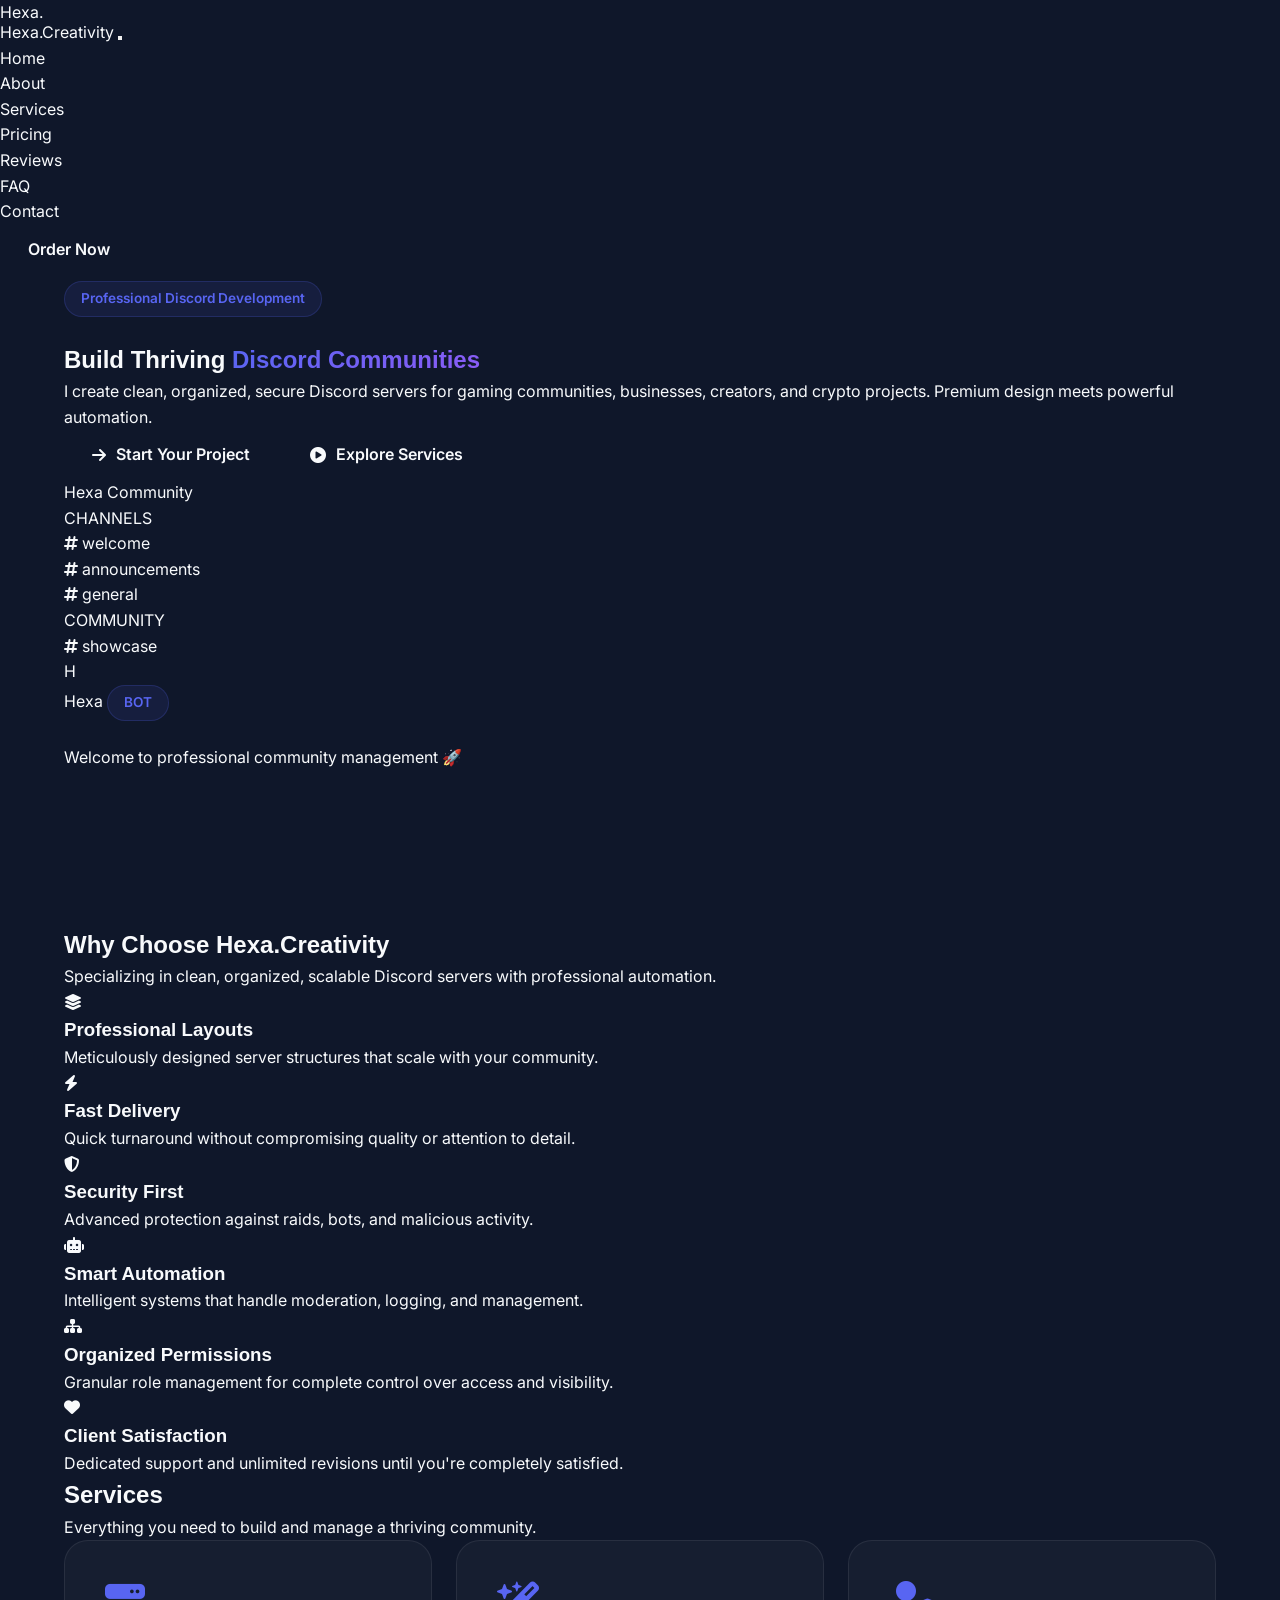
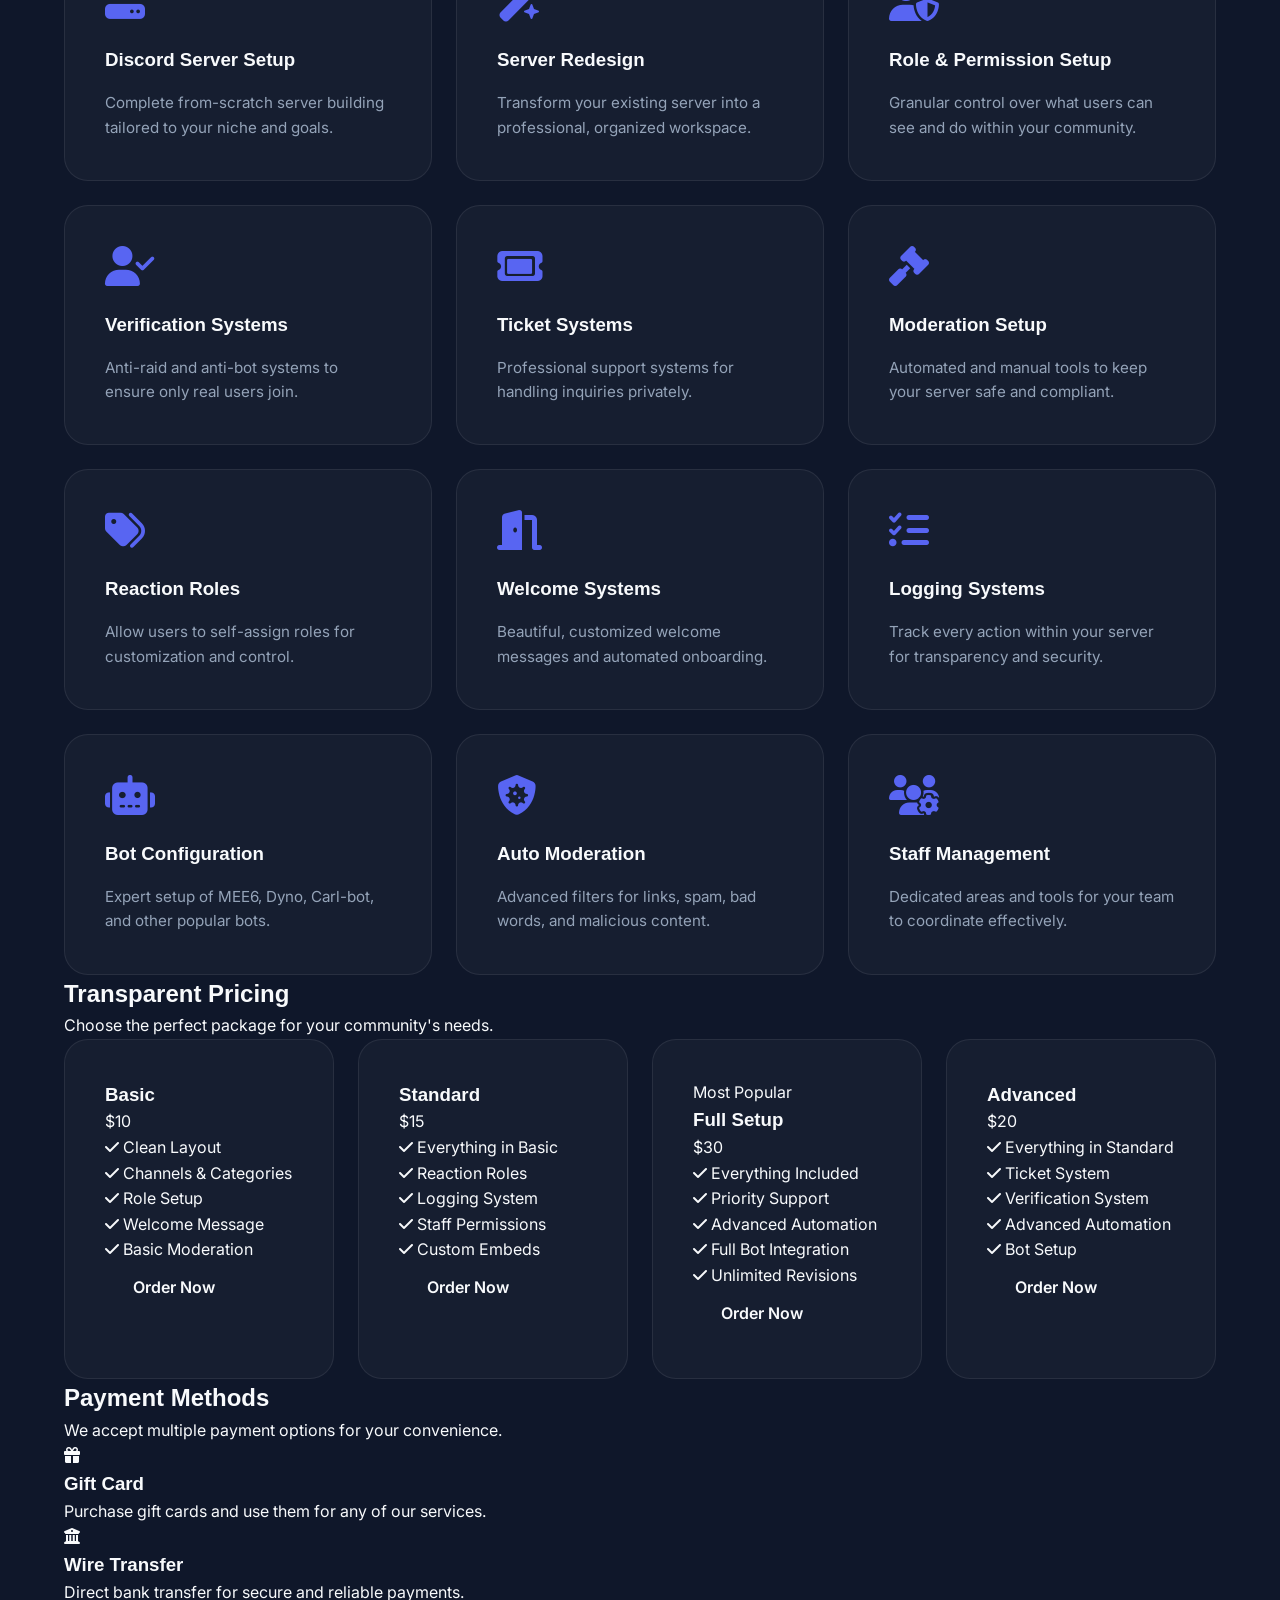
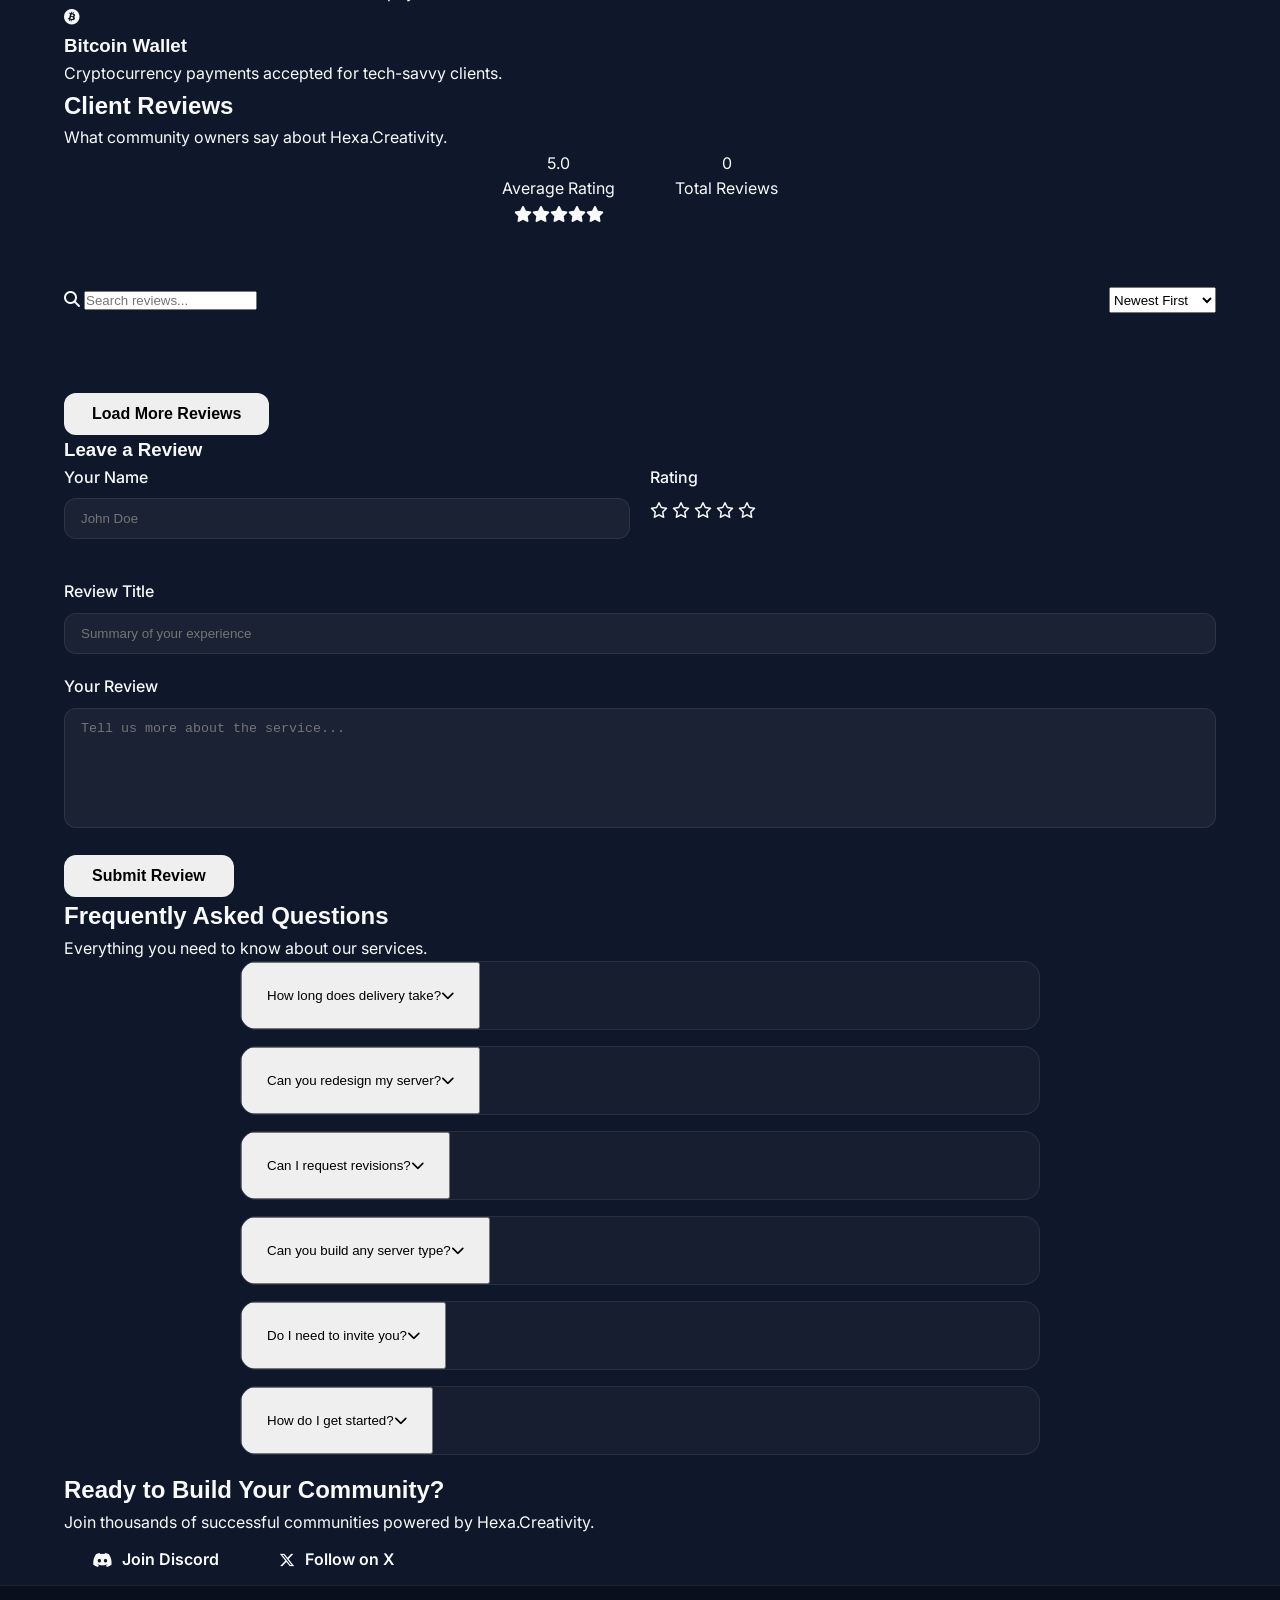
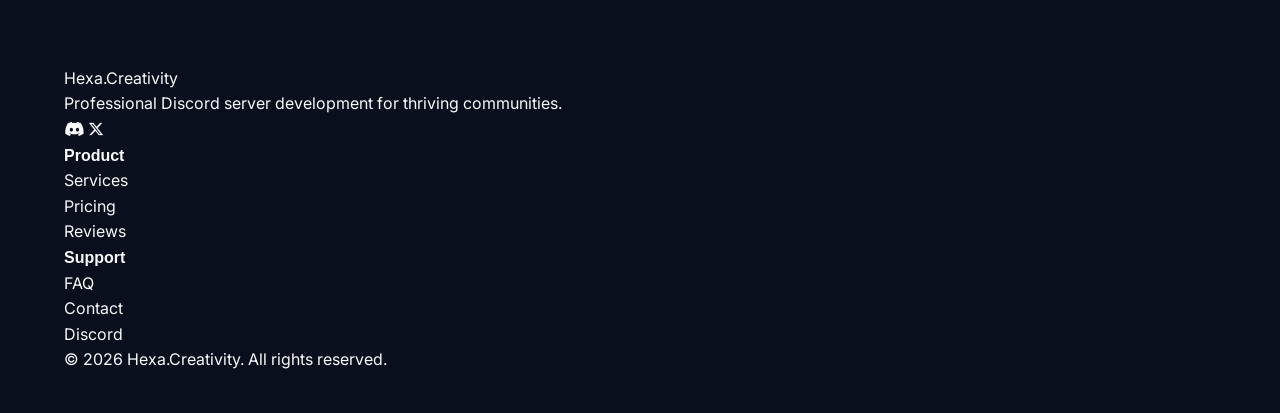
==== commit e6ceb5cd: "Rename index (3).html to index.html" ====
--- a/index.html
+++ b/index.html
@@ -3,107 +3,120 @@
 <head>
     <meta charset="UTF-8">
     <meta name="viewport" content="width=device-width, initial-scale=1.0">
+    <meta name="description" content="Professional Discord server development for gaming, business, and crypto communities. Clean, secure, and fully customized.">
     <title>Hexa.Creativity | Professional Discord Server Developer</title>
-    <meta name="description" content="Premium Discord server development for gaming, business, and crypto communities. Clean, secure, and fully customized.">
+    
+    <!-- Preconnect to external resources -->
+    <link rel="preconnect" href="https://fonts.googleapis.com">
+    <link rel="preconnect" href="https://fonts.gstatic.com" crossorigin>
+    <link rel="preconnect" href="https://cdnjs.cloudflare.com">
     
     <!-- Fonts -->
-    <link rel="preconnect" href="https://fonts.googleapis.com">
-    <link rel="preconnect" href="https://fonts.gstatic.com" crossorigin>
-    <link href="https://fonts.googleapis.com/css2?family=Inter:wght@300;400;500;600;700;800&family=Plus+Jakarta+Sans:wght@400;500;600;700;800&display=swap" rel="stylesheet">
+    <link href="https://fonts.googleapis.com/css2?family=Inter:wght@300;400;500;600;700;800&family=Sora:wght@400;500;600;700&display=swap" rel="stylesheet">
     
     <!-- Icons -->
-    <link rel="stylesheet" href="https://cdnjs.cloudflare.com/ajax/libs/font-awesome/6.4.0/css/all.min.css">
+    <link rel="stylesheet" href="https://cdnjs.cloudflare.com/ajax/libs/font-awesome/6.4.0/css/all.min.css" integrity="sha512-iecdLmaskl7CVJkEZSMUkrQ6usknVUVc95lQY4N5PJvJ+0BVW9IlknRrERrJ3a92c0Cjd91XGBF76FmbNKEEww==" crossorigin="anonymous" referrerpolicy="no-referrer">
     
-    <!-- Styles -->
+    <!-- Stylesheet -->
     <link rel="stylesheet" href="style.css">
 </head>
 <body>
-    <!-- Loading Screen -->
-    <div id="loader" class="loader-wrapper">
-        <div class="loader-content">
-            <div class="loader-logo">Hexa<span>.</span></div>
-            <div class="loader-bar"></div>
+    <!-- Preloader -->
+    <div id="preloader" class="preloader" aria-hidden="true">
+        <div class="preloader__content">
+            <div class="preloader__logo">Hexa<span>.</span></div>
+            <div class="preloader__bar"></div>
         </div>
     </div>
 
-    <!-- Scroll Progress Bar -->
-    <div class="scroll-progress-container">
-        <div class="scroll-progress-bar" id="scrollProgress"></div>
-    </div>
+    <!-- Scroll Progress Indicator -->
+    <div class="scroll-indicator" id="scrollIndicator" aria-hidden="true"></div>
 
     <!-- Navigation -->
-    <nav id="navbar">
-        <div class="container nav-container">
-            <a href="#home" class="logo">
-                Hexa<span>.Creativity</span>
+    <nav class="navbar" id="navbar" role="navigation" aria-label="Main navigation">
+        <div class="navbar__container">
+            <a href="#" class="navbar__logo" aria-label="Hexa.Creativity home">
+                Hexa<span>.</span>Creativity
             </a>
             
-            <div class="nav-links" id="navLinks">
-                <a href="#home" class="nav-link active">Home</a>
-                <a href="#about" class="nav-link">About</a>
-                <a href="#services" class="nav-link">Services</a>
-                <a href="#pricing" class="nav-link">Pricing</a>
-                <a href="#reviews" class="nav-link">Reviews</a>
-                <a href="#faq" class="nav-link">FAQ</a>
-                <a href="#contact" class="nav-link">Contact</a>
-            </div>
-
-            <div class="nav-actions">
-                <a href="https://discord.gg/VbtYQuGeNK" target="_blank" class="btn btn-primary order-btn">Order Now</a>
-                <button class="mobile-menu-toggle" id="menuToggle">
-                    <span class="bar"></span>
-                    <span class="bar"></span>
-                    <span class="bar"></span>
-                </button>
-            </div>
+            <button class="navbar__toggle" id="navToggle" aria-label="Toggle navigation menu" aria-expanded="false">
+                <span class="navbar__toggle-line"></span>
+                <span class="navbar__toggle-line"></span>
+                <span class="navbar__toggle-line"></span>
+            </button>
+
+            <ul class="navbar__menu" id="navMenu" role="menubar">
+                <li role="none"><a href="#hero" class="navbar__link active" role="menuitem">Home</a></li>
+                <li role="none"><a href="#about" class="navbar__link" role="menuitem">About</a></li>
+                <li role="none"><a href="#services" class="navbar__link" role="menuitem">Services</a></li>
+                <li role="none"><a href="#pricing" class="navbar__link" role="menuitem">Pricing</a></li>
+                <li role="none"><a href="#reviews" class="navbar__link" role="menuitem">Reviews</a></li>
+                <li role="none"><a href="#faq" class="navbar__link" role="menuitem">FAQ</a></li>
+                <li role="none"><a href="#contact" class="navbar__link" role="menuitem">Contact</a></li>
+            </ul>
+
+            <a href="https://discord.gg/VbtYQuGeNK" target="_blank" rel="noopener noreferrer" class="btn btn--primary btn--sm">Order Now</a>
         </div>
     </nav>
 
     <main>
         <!-- Hero Section -->
-        <section id="home" class="hero">
-            <div class="animated-bg">
-                <div class="shape shape-1"></div>
-                <div class="shape shape-2"></div>
-                <div class="shape shape-3"></div>
-            </div>
-            <div class="container hero-container">
-                <div class="hero-content reveal">
-                    <span class="badge">Premium Discord Development</span>
-                    <h1>Professional Discord <br><span class="gradient-text">Server Development</span></h1>
-                    <p>I build clean, organized, secure, and fully customized Discord servers for gaming communities, businesses, creators, crypto projects, and more.</p>
-                    <div class="hero-btns">
-                        <a href="https://discord.gg/VbtYQuGeNK" target="_blank" class="btn btn-primary">
-                            <i class="fas fa-shopping-cart"></i> Order Now
-                        </a>
-                        <a href="https://discord.gg/VbtYQuGeNK" target="_blank" class="btn btn-secondary">
-                            <i class="fab fa-discord"></i> Join Discord
-                        </a>
-                    </div>
-                </div>
-                <div class="hero-visual reveal delay-200">
-                    <div class="discord-preview-card">
-                        <div class="card-header">
-                            <div class="dots"><span></span><span></span><span></span></div>
-                            <div class="server-name">Hexa.Creativity Community</div>
-                        </div>
-                        <div class="card-body">
-                            <div class="sidebar">
-                                <div class="channel-group">INFORMATION</div>
-                                <div class="channel active"><i class="fas fa-hashtag"></i> welcome</div>
-                                <div class="channel"><i class="fas fa-hashtag"></i> rules</div>
-                                <div class="channel"><i class="fas fa-hashtag"></i> announcements</div>
-                                <div class="channel-group">COMMUNITY</div>
-                                <div class="channel"><i class="fas fa-hashtag"></i> general</div>
-                                <div class="channel"><i class="fas fa-hashtag"></i> showcase</div>
-                                <div class="channel"><i class="fas fa-hashtag"></i> feedback</div>
+        <section id="hero" class="hero">
+            <div class="hero__background" aria-hidden="true">
+                <div class="hero__gradient hero__gradient--1"></div>
+                <div class="hero__gradient hero__gradient--2"></div>
+                <div class="hero__gradient hero__gradient--3"></div>
+            </div>
+
+            <div class="container">
+                <div class="hero__content">
+                    <div class="hero__text fade-in">
+                        <span class="badge">Professional Discord Development</span>
+                        <h1 class="hero__title">Build Thriving <span class="gradient-text">Discord Communities</span></h1>
+                        <p class="hero__subtitle">I create clean, organized, secure Discord servers for gaming communities, businesses, creators, and crypto projects. Premium design meets powerful automation.</p>
+                        
+                        <div class="hero__cta">
+                            <a href="https://discord.gg/VbtYQuGeNK" target="_blank" rel="noopener noreferrer" class="btn btn--primary btn--lg">
+                                <i class="fas fa-arrow-right"></i> Start Your Project
+                            </a>
+                            <a href="#services" class="btn btn--ghost btn--lg">
+                                <i class="fas fa-play-circle"></i> Explore Services
+                            </a>
+                        </div>
+                    </div>
+
+                    <div class="hero__visual fade-in fade-in--delayed">
+                        <div class="discord-card">
+                            <div class="discord-card__header">
+                                <div class="discord-card__dots">
+                                    <span></span><span></span><span></span>
+                                </div>
+                                <span class="discord-card__title">Hexa Community</span>
                             </div>
-                            <div class="chat-area">
-                                <div class="message">
-                                    <div class="avatar">H</div>
-                                    <div class="msg-content">
-                                        <div class="user">Hexa <span>BOT</span></div>
-                                        <div class="text">Welcome to the future of community management! 🚀</div>
+                            <div class="discord-card__content">
+                                <div class="discord-card__sidebar">
+                                    <div class="discord-card__category">CHANNELS</div>
+                                    <div class="discord-card__channel active">
+                                        <i class="fas fa-hashtag"></i> welcome
+                                    </div>
+                                    <div class="discord-card__channel">
+                                        <i class="fas fa-hashtag"></i> announcements
+                                    </div>
+                                    <div class="discord-card__channel">
+                                        <i class="fas fa-hashtag"></i> general
+                                    </div>
+                                    <div class="discord-card__category">COMMUNITY</div>
+                                    <div class="discord-card__channel">
+                                        <i class="fas fa-hashtag"></i> showcase
+                                    </div>
+                                </div>
+                                <div class="discord-card__chat">
+                                    <div class="discord-card__message">
+                                        <div class="discord-card__avatar">H</div>
+                                        <div class="discord-card__msg">
+                                            <div class="discord-card__author">Hexa <span class="badge badge--sm">BOT</span></div>
+                                            <div class="discord-card__text">Welcome to professional community management 🚀</div>
+                                        </div>
                                     </div>
                                 </div>
                             </div>
@@ -114,389 +127,362 @@
         </section>
 
         <!-- About Section -->
-        <section id="about" class="about section-padding">
-            <div class="container">
-                <div class="section-header reveal">
-                    <h2>About Hexa.Creativity</h2>
-                    <p>Specializing in creating clean, organized, scalable, and secure Discord servers with high-end automation and professional layouts.</p>
-                </div>
-                
-                <div class="about-grid">
-                    <div class="feature-card reveal">
-                        <div class="icon-wrapper"><i class="fas fa-layer-group"></i></div>
-                        <h3>Professional Layouts</h3>
-                    </div>
-                    <div class="feature-card reveal delay-100">
-                        <div class="icon-wrapper"><i class="fas fa-bolt"></i></div>
-                        <h3>Fast Delivery</h3>
-                    </div>
-                    <div class="feature-card reveal delay-200">
-                        <div class="icon-wrapper"><i class="fas fa-shield-halved"></i></div>
-                        <h3>Security Focused</h3>
-                    </div>
-                    <div class="feature-card reveal delay-300">
-                        <div class="icon-wrapper"><i class="fas fa-robot"></i></div>
-                        <h3>Custom Automation</h3>
-                    </div>
-                    <div class="feature-card reveal delay-400">
-                        <div class="icon-wrapper"><i class="fas fa-sitemap"></i></div>
-                        <h3>Organized Permissions</h3>
-                    </div>
-                    <div class="feature-card reveal delay-500">
-                        <div class="icon-wrapper"><i class="fas fa-heart"></i></div>
-                        <h3>Client Satisfaction</h3>
+        <section id="about" class="about section">
+            <div class="container">
+                <div class="section__header fade-in">
+                    <h2 class="section__title">Why Choose Hexa.Creativity</h2>
+                    <p class="section__subtitle">Specializing in clean, organized, scalable Discord servers with professional automation.</p>
+                </div>
+
+                <div class="features-grid">
+                    <div class="feature fade-in">
+                        <div class="feature__icon"><i class="fas fa-layer-group"></i></div>
+                        <h3 class="feature__title">Professional Layouts</h3>
+                        <p class="feature__text">Meticulously designed server structures that scale with your community.</p>
+                    </div>
+                    <div class="feature fade-in">
+                        <div class="feature__icon"><i class="fas fa-bolt"></i></div>
+                        <h3 class="feature__title">Fast Delivery</h3>
+                        <p class="feature__text">Quick turnaround without compromising quality or attention to detail.</p>
+                    </div>
+                    <div class="feature fade-in">
+                        <div class="feature__icon"><i class="fas fa-shield-halved"></i></div>
+                        <h3 class="feature__title">Security First</h3>
+                        <p class="feature__text">Advanced protection against raids, bots, and malicious activity.</p>
+                    </div>
+                    <div class="feature fade-in">
+                        <div class="feature__icon"><i class="fas fa-robot"></i></div>
+                        <h3 class="feature__title">Smart Automation</h3>
+                        <p class="feature__text">Intelligent systems that handle moderation, logging, and management.</p>
+                    </div>
+                    <div class="feature fade-in">
+                        <div class="feature__icon"><i class="fas fa-sitemap"></i></div>
+                        <h3 class="feature__title">Organized Permissions</h3>
+                        <p class="feature__text">Granular role management for complete control over access and visibility.</p>
+                    </div>
+                    <div class="feature fade-in">
+                        <div class="feature__icon"><i class="fas fa-heart"></i></div>
+                        <h3 class="feature__title">Client Satisfaction</h3>
+                        <p class="feature__text">Dedicated support and unlimited revisions until you're completely satisfied.</p>
                     </div>
                 </div>
             </div>
         </section>
 
         <!-- Services Section -->
-        <section id="services" class="services section-padding">
-            <div class="container">
-                <div class="section-header reveal">
-                    <h2>Our Services</h2>
-                    <p>Everything you need to build a thriving and professional community.</p>
-                </div>
-                
-                <div class="services-grid" id="servicesGrid">
-                    <!-- Service cards will be rendered here via CSS/HTML -->
-                    <div class="service-card reveal">
+        <section id="services" class="services section">
+            <div class="container">
+                <div class="section__header fade-in">
+                    <h2 class="section__title">Services</h2>
+                    <p class="section__subtitle">Everything you need to build and manage a thriving community.</p>
+                </div>
+
+                <div class="services-grid">
+                    <div class="service-card fade-in">
                         <i class="fas fa-server"></i>
                         <h3>Discord Server Setup</h3>
-                        <p>Complete from-scratch server building tailored to your specific niche and goals.</p>
-                    </div>
-                    <div class="service-card reveal">
+                        <p>Complete from-scratch server building tailored to your niche and goals.</p>
+                    </div>
+                    <div class="service-card fade-in">
                         <i class="fas fa-wand-magic-sparkles"></i>
                         <h3>Server Redesign</h3>
-                        <p>Transforming your existing messy server into a professional, organized workspace.</p>
-                    </div>
-                    <div class="service-card reveal">
+                        <p>Transform your existing server into a professional, organized workspace.</p>
+                    </div>
+                    <div class="service-card fade-in">
                         <i class="fas fa-user-shield"></i>
-                        <h3>Role & Permission</h3>
+                        <h3>Role & Permission Setup</h3>
                         <p>Granular control over what users can see and do within your community.</p>
                     </div>
-                    <div class="service-card reveal">
+                    <div class="service-card fade-in">
                         <i class="fas fa-user-check"></i>
                         <h3>Verification Systems</h3>
-                        <p>Anti-raid and anti-bot systems to ensure only real users join your community.</p>
-                    </div>
-                    <div class="service-card reveal">
+                        <p>Anti-raid and anti-bot systems to ensure only real users join.</p>
+                    </div>
+                    <div class="service-card fade-in">
                         <i class="fas fa-ticket"></i>
                         <h3>Ticket Systems</h3>
-                        <p>Professional support systems for handling inquiries and customer issues privately.</p>
-                    </div>
-                    <div class="service-card reveal">
+                        <p>Professional support systems for handling inquiries privately.</p>
+                    </div>
+                    <div class="service-card fade-in">
                         <i class="fas fa-gavel"></i>
                         <h3>Moderation Setup</h3>
-                        <p>Automated and manual tools to keep your server safe and rule-compliant.</p>
-                    </div>
-                    <div class="service-card reveal">
+                        <p>Automated and manual tools to keep your server safe and compliant.</p>
+                    </div>
+                    <div class="service-card fade-in">
                         <i class="fas fa-tags"></i>
                         <h3>Reaction Roles</h3>
-                        <p>Allow users to self-assign roles for customization and notification control.</p>
-                    </div>
-                    <div class="service-card reveal">
+                        <p>Allow users to self-assign roles for customization and control.</p>
+                    </div>
+                    <div class="service-card fade-in">
                         <i class="fas fa-door-open"></i>
                         <h3>Welcome Systems</h3>
                         <p>Beautiful, customized welcome messages and automated onboarding.</p>
                     </div>
-                    <div class="service-card reveal">
+                    <div class="service-card fade-in">
                         <i class="fas fa-list-check"></i>
                         <h3>Logging Systems</h3>
-                        <p>Track every action within your server to maintain transparency and security.</p>
-                    </div>
-                    <div class="service-card reveal">
+                        <p>Track every action within your server for transparency and security.</p>
+                    </div>
+                    <div class="service-card fade-in">
                         <i class="fas fa-robot"></i>
                         <h3>Bot Configuration</h3>
-                        <p>Expert setup of popular bots like MEE6, Dyno, Carl-bot, and more.</p>
-                    </div>
-                    <div class="service-card reveal">
+                        <p>Expert setup of MEE6, Dyno, Carl-bot, and other popular bots.</p>
+                    </div>
+                    <div class="service-card fade-in">
                         <i class="fas fa-shield-virus"></i>
                         <h3>Auto Moderation</h3>
                         <p>Advanced filters for links, spam, bad words, and malicious content.</p>
                     </div>
-                    <div class="service-card reveal">
+                    <div class="service-card fade-in">
                         <i class="fas fa-users-gear"></i>
                         <h3>Staff Management</h3>
-                        <p>Dedicated areas and tools for your team to coordinate and manage the server.</p>
+                        <p>Dedicated areas and tools for your team to coordinate effectively.</p>
                     </div>
                 </div>
             </div>
         </section>
 
         <!-- Pricing Section -->
-        <section id="pricing" class="pricing section-padding">
-            <div class="container">
-                <div class="section-header reveal">
-                    <h2>Simple, Transparent Pricing</h2>
-                    <p>Choose the perfect package for your community's needs.</p>
-                </div>
-                
+        <section id="pricing" class="pricing section">
+            <div class="container">
+                <div class="section__header fade-in">
+                    <h2 class="section__title">Transparent Pricing</h2>
+                    <p class="section__subtitle">Choose the perfect package for your community's needs.</p>
+                </div>
+
                 <div class="pricing-grid">
-                    <!-- Basic -->
-                    <div class="pricing-card reveal">
-                        <div class="pricing-header">
+                    <div class="pricing-card fade-in">
+                        <div class="pricing-card__header">
                             <h3>Basic</h3>
-                            <div class="price">$10</div>
-                        </div>
-                        <ul class="pricing-features">
+                            <div class="pricing-card__price">$10</div>
+                        </div>
+                        <ul class="pricing-card__features">
                             <li><i class="fas fa-check"></i> Clean Layout</li>
-                            <li><i class="fas fa-check"></i> Channels</li>
-                            <li><i class="fas fa-check"></i> Roles</li>
+                            <li><i class="fas fa-check"></i> Channels & Categories</li>
+                            <li><i class="fas fa-check"></i> Role Setup</li>
                             <li><i class="fas fa-check"></i> Welcome Message</li>
-                            <li><i class="fas fa-check"></i> Moderation</li>
+                            <li><i class="fas fa-check"></i> Basic Moderation</li>
                         </ul>
-                        <a href="https://discord.gg/VbtYQuGeNK" target="_blank" class="btn btn-outline">Order Now</a>
-                    </div>
-                    
-                    <!-- Standard -->
-                    <div class="pricing-card reveal delay-100">
-                        <div class="pricing-header">
+                        <a href="https://discord.gg/VbtYQuGeNK" target="_blank" rel="noopener noreferrer" class="btn btn--outline">Order Now</a>
+                    </div>
+
+                    <div class="pricing-card fade-in">
+                        <div class="pricing-card__header">
                             <h3>Standard</h3>
-                            <div class="price">$15</div>
-                        </div>
-                        <ul class="pricing-features">
-                            <li><i class="fas fa-plus"></i> Everything in Basic</li>
+                            <div class="pricing-card__price">$15</div>
+                        </div>
+                        <ul class="pricing-card__features">
+                            <li><i class="fas fa-check"></i> Everything in Basic</li>
                             <li><i class="fas fa-check"></i> Reaction Roles</li>
-                            <li><i class="fas fa-check"></i> Logging</li>
+                            <li><i class="fas fa-check"></i> Logging System</li>
                             <li><i class="fas fa-check"></i> Staff Permissions</li>
+                            <li><i class="fas fa-check"></i> Custom Embeds</li>
                         </ul>
-                        <a href="https://discord.gg/VbtYQuGeNK" target="_blank" class="btn btn-outline">Order Now</a>
-                    </div>
-                    
-                    <!-- Full Setup (Most Popular) -->
-                    <div class="pricing-card popular reveal delay-200">
-                        <div class="popular-tag">MOST POPULAR</div>
-                        <div class="pricing-header">
+                        <a href="https://discord.gg/VbtYQuGeNK" target="_blank" rel="noopener noreferrer" class="btn btn--outline">Order Now</a>
+                    </div>
+
+                    <div class="pricing-card pricing-card--featured fade-in">
+                        <div class="pricing-card__badge">Most Popular</div>
+                        <div class="pricing-card__header">
                             <h3>Full Setup</h3>
-                            <div class="price">$30</div>
-                        </div>
-                        <ul class="pricing-features">
-                            <li><i class="fas fa-plus"></i> Everything Included</li>
+                            <div class="pricing-card__price">$30</div>
+                        </div>
+                        <ul class="pricing-card__features">
+                            <li><i class="fas fa-check"></i> Everything Included</li>
                             <li><i class="fas fa-check"></i> Priority Support</li>
                             <li><i class="fas fa-check"></i> Advanced Automation</li>
                             <li><i class="fas fa-check"></i> Full Bot Integration</li>
+                            <li><i class="fas fa-check"></i> Unlimited Revisions</li>
                         </ul>
-                        <a href="https://discord.gg/VbtYQuGeNK" target="_blank" class="btn btn-primary">Order Now</a>
-                    </div>
-                    
-                    <!-- Advanced -->
-                    <div class="pricing-card reveal delay-300">
-                        <div class="pricing-header">
+                        <a href="https://discord.gg/VbtYQuGeNK" target="_blank" rel="noopener noreferrer" class="btn btn--primary">Order Now</a>
+                    </div>
+
+                    <div class="pricing-card fade-in">
+                        <div class="pricing-card__header">
                             <h3>Advanced</h3>
-                            <div class="price">$20</div>
-                        </div>
-                        <ul class="pricing-features">
-                            <li><i class="fas fa-plus"></i> Everything in Standard</li>
+                            <div class="pricing-card__price">$20</div>
+                        </div>
+                        <ul class="pricing-card__features">
+                            <li><i class="fas fa-check"></i> Everything in Standard</li>
                             <li><i class="fas fa-check"></i> Ticket System</li>
-                            <li><i class="fas fa-check"></i> Verification</li>
-                            <li><i class="fas fa-check"></i> Automation</li>
+                            <li><i class="fas fa-check"></i> Verification System</li>
+                            <li><i class="fas fa-check"></i> Advanced Automation</li>
                             <li><i class="fas fa-check"></i> Bot Setup</li>
                         </ul>
-                        <a href="https://discord.gg/VbtYQuGeNK" target="_blank" class="btn btn-outline">Order Now</a>
-                    </div>
-                </div>
-            </div>
-        </section>
-
-        <!-- Workflow Section -->
-        <section class="workflow section-padding">
-            <div class="container">
-                <div class="section-header reveal">
-                    <h2>Our Workflow</h2>
-                    <p>A streamlined process from concept to completion.</p>
-                </div>
-                
-                <div class="timeline">
-                    <div class="timeline-item reveal">
-                        <div class="timeline-dot"></div>
-                        <div class="timeline-content">
-                            <span>01</span>
-                            <h3>Discuss Requirements</h3>
-                            <p>We start by understanding your vision, community type, and specific needs.</p>
-                        </div>
-                    </div>
-                    <div class="timeline-item reveal">
-                        <div class="timeline-dot"></div>
-                        <div class="timeline-content">
-                            <span>02</span>
-                            <h3>Choose Package</h3>
-                            <p>Select the package that best fits your goals and budget.</p>
-                        </div>
-                    </div>
-                    <div class="timeline-item reveal">
-                        <div class="timeline-dot"></div>
-                        <div class="timeline-content">
-                            <span>03</span>
-                            <h3>Development</h3>
-                            <p>I build your server with precision, focusing on structure and security.</p>
-                        </div>
-                    </div>
-                    <div class="timeline-item reveal">
-                        <div class="timeline-dot"></div>
-                        <div class="timeline-content">
-                            <span>04</span>
-                            <h3>Progress Updates</h3>
-                            <p>Stay informed with regular updates as the server takes shape.</p>
-                        </div>
-                    </div>
-                    <div class="timeline-item reveal">
-                        <div class="timeline-dot"></div>
-                        <div class="timeline-content">
-                            <span>05</span>
-                            <h3>Revisions</h3>
-                            <p>We fine-tune the details based on your feedback until it's perfect.</p>
-                        </div>
-                    </div>
-                    <div class="timeline-item reveal">
-                        <div class="timeline-dot"></div>
-                        <div class="timeline-content">
-                            <span>06</span>
-                            <h3>Delivery</h3>
-                            <p>Final transfer and setup, ensuring everything is ready for your members.</p>
-                        </div>
+                        <a href="https://discord.gg/VbtYQuGeNK" target="_blank" rel="noopener noreferrer" class="btn btn--outline">Order Now</a>
+                    </div>
+                </div>
+            </div>
+        </section>
+
+        <!-- Payment Methods Section -->
+        <section class="payment section">
+            <div class="container">
+                <div class="section__header fade-in">
+                    <h2 class="section__title">Payment Methods</h2>
+                    <p class="section__subtitle">We accept multiple payment options for your convenience.</p>
+                </div>
+
+                <div class="payment-grid">
+                    <div class="payment-method fade-in">
+                        <i class="fas fa-gift"></i>
+                        <h3>Gift Card</h3>
+                        <p>Purchase gift cards and use them for any of our services.</p>
+                    </div>
+                    <div class="payment-method fade-in">
+                        <i class="fas fa-bank"></i>
+                        <h3>Wire Transfer</h3>
+                        <p>Direct bank transfer for secure and reliable payments.</p>
+                    </div>
+                    <div class="payment-method fade-in">
+                        <i class="fab fa-bitcoin"></i>
+                        <h3>Bitcoin Wallet</h3>
+                        <p>Cryptocurrency payments accepted for tech-savvy clients.</p>
                     </div>
                 </div>
             </div>
         </section>
 
         <!-- Reviews Section -->
-        <section id="reviews" class="reviews section-padding">
-            <div class="container">
-                <div class="section-header reveal">
-                    <h2>Client Reviews</h2>
-                    <p>What community owners say about Hexa.Creativity.</p>
-                </div>
-                
-                <div class="reviews-stats reveal">
-                    <div class="stat-item">
-                        <div class="stars" id="avgStars">
+        <section id="reviews" class="reviews section">
+            <div class="container">
+                <div class="section__header fade-in">
+                    <h2 class="section__title">Client Reviews</h2>
+                    <p class="section__subtitle">What community owners say about Hexa.Creativity.</p>
+                </div>
+
+                <div class="reviews-stats fade-in">
+                    <div class="stat">
+                        <div class="stat__value" id="avgRating">5.0</div>
+                        <div class="stat__label">Average Rating</div>
+                        <div class="stat__stars" id="avgStars">
                             <i class="fas fa-star"></i><i class="fas fa-star"></i><i class="fas fa-star"></i><i class="fas fa-star"></i><i class="fas fa-star"></i>
                         </div>
-                        <div class="stat-val" id="avgRating">5.0</div>
-                        <div class="stat-label">Average Rating</div>
-                    </div>
-                    <div class="stat-item">
-                        <div class="stat-val" id="totalReviewsCount">0</div>
-                        <div class="stat-label">Total Reviews</div>
-                    </div>
-                </div>
-
-                <div class="reviews-controls reveal">
-                    <div class="search-box">
+                    </div>
+                    <div class="stat">
+                        <div class="stat__value" id="totalReviewsCount">0</div>
+                        <div class="stat__label">Total Reviews</div>
+                    </div>
+                </div>
+
+                <div class="reviews-controls fade-in">
+                    <div class="search-input">
                         <i class="fas fa-search"></i>
-                        <input type="text" id="reviewSearch" placeholder="Search reviews...">
-                    </div>
-                    <div class="sort-box">
-                        <select id="reviewSort">
-                            <option value="newest">Newest First</option>
-                            <option value="highest">Highest Rated</option>
-                            <option value="lowest">Lowest Rated</option>
-                        </select>
-                    </div>
+                        <input type="text" id="reviewSearch" placeholder="Search reviews..." aria-label="Search reviews">
+                    </div>
+                    <select id="reviewSort" aria-label="Sort reviews by">
+                        <option value="newest">Newest First</option>
+                        <option value="highest">Highest Rated</option>
+                        <option value="lowest">Lowest Rated</option>
+                    </select>
                 </div>
 
                 <div class="reviews-grid" id="reviewsGrid">
-                    <!-- Reviews will be loaded here -->
-                </div>
-
-                <div class="load-more-container reveal">
-                    <button id="loadMoreBtn" class="btn btn-secondary">Load More</button>
-                </div>
-
-                <div class="review-form-container reveal">
-                    <h3>Leave a Review</h3>
+                    <!-- Reviews loaded dynamically -->
+                </div>
+
+                <div class="load-more fade-in">
+                    <button id="loadMoreBtn" class="btn btn--secondary">Load More Reviews</button>
+                </div>
+
+                <div class="review-form-wrapper fade-in">
+                    <h3 class="review-form__title">Leave a Review</h3>
                     <form id="reviewForm" class="review-form">
                         <div class="form-row">
                             <div class="form-group">
-                                <label for="reviewerName">Name</label>
-                                <input type="text" id="reviewerName" required placeholder="Your Name">
+                                <label for="reviewerName">Your Name</label>
+                                <input type="text" id="reviewerName" required placeholder="John Doe" aria-required="true">
                             </div>
                             <div class="form-group">
                                 <label>Rating</label>
-                                <div class="star-rating" id="starInput">
-                                    <i class="far fa-star" data-rating="1"></i>
-                                    <i class="far fa-star" data-rating="2"></i>
-                                    <i class="far fa-star" data-rating="3"></i>
-                                    <i class="far fa-star" data-rating="4"></i>
-                                    <i class="far fa-star" data-rating="5"></i>
+                                <div class="star-input" id="starInput">
+                                    <i class="far fa-star" data-rating="1" role="button" tabindex="0" aria-label="Rate 1 star"></i>
+                                    <i class="far fa-star" data-rating="2" role="button" tabindex="0" aria-label="Rate 2 stars"></i>
+                                    <i class="far fa-star" data-rating="3" role="button" tabindex="0" aria-label="Rate 3 stars"></i>
+                                    <i class="far fa-star" data-rating="4" role="button" tabindex="0" aria-label="Rate 4 stars"></i>
+                                    <i class="far fa-star" data-rating="5" role="button" tabindex="0" aria-label="Rate 5 stars"></i>
                                 </div>
-                                <input type="hidden" id="ratingValue" value="0" required>
+                                <input type="hidden" id="ratingValue" value="0" required aria-required="true">
                             </div>
                         </div>
                         <div class="form-group">
                             <label for="reviewTitle">Review Title</label>
-                            <input type="text" id="reviewTitle" required placeholder="Summary of your experience">
+                            <input type="text" id="reviewTitle" required placeholder="Summary of your experience" aria-required="true">
                         </div>
                         <div class="form-group">
-                            <label for="reviewMessage">Message</label>
-                            <textarea id="reviewMessage" required placeholder="Tell us more about the service..."></textarea>
-                        </div>
-                        <button type="submit" class="btn btn-primary">Submit Review</button>
+                            <label for="reviewMessage">Your Review</label>
+                            <textarea id="reviewMessage" required placeholder="Tell us more about the service..." rows="5" aria-required="true"></textarea>
+                        </div>
+                        <button type="submit" class="btn btn--primary">Submit Review</button>
                     </form>
                 </div>
             </div>
         </section>
 
         <!-- FAQ Section -->
-        <section id="faq" class="faq section-padding">
-            <div class="container">
-                <div class="section-header reveal">
-                    <h2>Frequently Asked Questions</h2>
-                    <p>Got questions? We've got answers.</p>
-                </div>
-                
+        <section id="faq" class="faq section">
+            <div class="container">
+                <div class="section__header fade-in">
+                    <h2 class="section__title">Frequently Asked Questions</h2>
+                    <p class="section__subtitle">Everything you need to know about our services.</p>
+                </div>
+
                 <div class="accordion">
-                    <div class="accordion-item reveal">
-                        <div class="accordion-header">
-                            <h3>How long does delivery take?</h3>
+                    <div class="accordion-item fade-in">
+                        <button class="accordion-header" aria-expanded="false">
+                            <span>How long does delivery take?</span>
                             <i class="fas fa-chevron-down"></i>
-                        </div>
+                        </button>
                         <div class="accordion-content">
-                            <p>Delivery time depends on the package and complexity. Typically, Basic setups take 24-48 hours, while Full Setups can take 3-5 days to ensure every detail is perfect.</p>
-                        </div>
-                    </div>
-                    <div class="accordion-item reveal">
-                        <div class="accordion-header">
-                            <h3>Can you redesign my server?</h3>
+                            <p>Delivery time depends on the package and complexity. Basic setups take 24-48 hours, while Full Setups can take 3-5 days to ensure every detail is perfect.</p>
+                        </div>
+                    </div>
+
+                    <div class="accordion-item fade-in">
+                        <button class="accordion-header" aria-expanded="false">
+                            <span>Can you redesign my server?</span>
                             <i class="fas fa-chevron-down"></i>
-                        </div>
+                        </button>
                         <div class="accordion-content">
                             <p>Absolutely! I specialize in taking existing servers and reorganizing them for better user experience, security, and professional appearance.</p>
                         </div>
                     </div>
-                    <div class="accordion-item reveal">
-                        <div class="accordion-header">
-                            <h3>Can I request revisions?</h3>
+
+                    <div class="accordion-item fade-in">
+                        <button class="accordion-header" aria-expanded="false">
+                            <span>Can I request revisions?</span>
                             <i class="fas fa-chevron-down"></i>
-                        </div>
+                        </button>
                         <div class="accordion-content">
                             <p>Yes, all packages include revisions. I want to make sure you are 100% satisfied with the final result.</p>
                         </div>
                     </div>
-                    <div class="accordion-item reveal">
-                        <div class="accordion-header">
-                            <h3>Can you build any server type?</h3>
+
+                    <div class="accordion-item fade-in">
+                        <button class="accordion-header" aria-expanded="false">
+                            <span>Can you build any server type?</span>
                             <i class="fas fa-chevron-down"></i>
-                        </div>
+                        </button>
                         <div class="accordion-content">
                             <p>Yes, I have experience with gaming communities, NFT/Crypto projects, business workspaces, study groups, and creator fan bases.</p>
                         </div>
                     </div>
-                    <div class="accordion-item reveal">
-                        <div class="accordion-header">
-                            <h3>Do I need to invite you?</h3>
+
+                    <div class="accordion-item fade-in">
+                        <button class="accordion-header" aria-expanded="false">
+                            <span>Do I need to invite you?</span>
                             <i class="fas fa-chevron-down"></i>
-                        </div>
+                        </button>
                         <div class="accordion-content">
                             <p>Yes, I will need 'Administrator' permissions temporarily to set up roles, channels, and bots. You can remove these permissions once the project is delivered.</p>
                         </div>
                     </div>
-                    <div class="accordion-item reveal">
-                        <div class="accordion-header">
-                            <h3>How do I get started?</h3>
+
+                    <div class="accordion-item fade-in">
+                        <button class="accordion-header" aria-expanded="false">
+                            <span>How do I get started?</span>
                             <i class="fas fa-chevron-down"></i>
-                        </div>
+                        </button>
                         <div class="accordion-content">
                             <p>Simply click any "Order Now" button or join our Discord community to discuss your project directly with me.</p>
                         </div>
@@ -505,24 +491,19 @@
             </div>
         </section>
 
-        <!-- Contact Section -->
-        <section id="contact" class="contact section-padding">
-            <div class="container">
-                <div class="contact-card reveal">
-                    <div class="contact-content">
-                        <h2>Ready to Build Your Community?</h2>
-                        <p>Join the Discord or follow on X to get started today. Professional results guaranteed.</p>
-                        <div class="contact-btns">
-                            <a href="https://x.com/Labost909" target="_blank" class="btn btn-secondary">
-                                <i class="fab fa-x-twitter"></i> X Profile
-                            </a>
-                            <a href="https://discord.gg/VbtYQuGeNK" target="_blank" class="btn btn-primary">
-                                <i class="fab fa-discord"></i> Discord Community
-                            </a>
-                            <a href="https://discord.gg/VbtYQuGeNK" target="_blank" class="btn btn-outline">
-                                Order Now
-                            </a>
-                        </div>
+        <!-- CTA Section -->
+        <section id="contact" class="cta section">
+            <div class="container">
+                <div class="cta__content fade-in">
+                    <h2>Ready to Build Your Community?</h2>
+                    <p>Join thousands of successful communities powered by Hexa.Creativity.</p>
+                    <div class="cta__buttons">
+                        <a href="https://discord.gg/VbtYQuGeNK" target="_blank" rel="noopener noreferrer" class="btn btn--primary btn--lg">
+                            <i class="fab fa-discord"></i> Join Discord
+                        </a>
+                        <a href="https://x.com/Labost909" target="_blank" rel="noopener noreferrer" class="btn btn--secondary btn--lg">
+                            <i class="fab fa-x-twitter"></i> Follow on X
+                        </a>
                     </div>
                 </div>
             </div>
@@ -530,43 +511,49 @@
     </main>
 
     <!-- Footer -->
-    <footer>
+    <footer class="footer">
         <div class="container">
-            <div class="footer-grid">
-                <div class="footer-brand">
-                    <a href="#home" class="logo">Hexa<span>.Creativity</span></a>
-                    <p>Elevating Discord communities through professional design and automation.</p>
-                    <div class="social-links">
-                        <a href="https://discord.gg/VbtYQuGeNK" target="_blank"><i class="fab fa-discord"></i></a>
-                        <a href="https://x.com/Labost909" target="_blank"><i class="fab fa-x-twitter"></i></a>
-                    </div>
-                </div>
-                <div class="footer-links">
-                    <h4>Quick Links</h4>
+            <div class="footer__grid">
+                <div class="footer__brand">
+                    <a href="#" class="footer__logo">Hexa<span>.</span>Creativity</a>
+                    <p>Professional Discord server development for thriving communities.</p>
+                    <div class="footer__socials">
+                        <a href="https://discord.gg/VbtYQuGeNK" target="_blank" rel="noopener noreferrer" aria-label="Discord">
+                            <i class="fab fa-discord"></i>
+                        </a>
+                        <a href="https://x.com/Labost909" target="_blank" rel="noopener noreferrer" aria-label="X (Twitter)">
+                            <i class="fab fa-x-twitter"></i>
+                        </a>
+                    </div>
+                </div>
+
+                <div class="footer__section">
+                    <h4>Product</h4>
                     <ul>
-                        <li><a href="#home">Home</a></li>
-                        <li><a href="#about">About</a></li>
                         <li><a href="#services">Services</a></li>
                         <li><a href="#pricing">Pricing</a></li>
+                        <li><a href="#reviews">Reviews</a></li>
                     </ul>
                 </div>
-                <div class="footer-links">
+
+                <div class="footer__section">
                     <h4>Support</h4>
                     <ul>
-                        <li><a href="#reviews">Reviews</a></li>
                         <li><a href="#faq">FAQ</a></li>
                         <li><a href="#contact">Contact</a></li>
+                        <li><a href="https://discord.gg/VbtYQuGeNK" target="_blank" rel="noopener noreferrer">Discord</a></li>
                     </ul>
                 </div>
             </div>
-            <div class="footer-bottom">
-                <p>&copy; 2026 Hexa.Creativity. All Rights Reserved.</p>
+
+            <div class="footer__bottom">
+                <p>&copy; 2026 Hexa.Creativity. All rights reserved.</p>
             </div>
         </div>
     </footer>
 
-    <!-- Back to Top -->
-    <button id="backToTop" class="back-to-top">
+    <!-- Back to Top Button -->
+    <button id="backToTop" class="back-to-top" aria-label="Back to top" hidden>
         <i class="fas fa-arrow-up"></i>
     </button>
 
--- a/style.css
+++ b/style.css
@@ -1,336 +1,1138 @@
-/* ==========================================================================
-   Hexa.Creativity — Design Tokens
-   ========================================================================== */
-:root{
-  --bg:            #0A0B10;
-  --bg-alt:        #0E1017;
-  --surface:       #14151F;
-  --surface-2:     #191B27;
-  --border:        rgba(255,255,255,0.08);
-  --border-strong: rgba(255,255,255,0.14);
-
-  --blurple:       #5865F2;
-  --blurple-light: #7C87F5;
-  --violet:        #9B59F6;
-  --mint:          #00D9A3;
-  --gold:          #FAA61A;
-  --green:         #3BA55D;
-  --red:           #F23F42;
-  --silver:        #97A0B8;
-
-  --text:          #EDEFF7;
-  --text-muted:    #9498AC;
-  --text-faint:    #6B6F82;
-
-  --grad-primary:  linear-gradient(135deg, var(--blurple) 0%, var(--violet) 100%);
-  --grad-mint:     linear-gradient(135deg, var(--mint) 0%, var(--blurple) 120%);
-
-  --font-display:  'Sora', sans-serif;
-  --font-body:     'Inter', sans-serif;
-  --font-mono:     'JetBrains Mono', monospace;
-
-  --radius-sm: 10px;
-  --radius-md: 16px;
-  --radius-lg: 24px;
-  --radius-full: 999px;
-
-  --shadow-sm: 0 4px 16px rgba(0,0,0,0.24);
-  --shadow-md: 0 12px 40px rgba(0,0,0,0.36);
-  --shadow-glow: 0 0 0 1px rgba(88,101,242,0.25), 0 16px 48px rgba(88,101,242,0.18);
-
-  --ease: cubic-bezier(.16,.84,.44,1);
-}
-
-@media (prefers-reduced-motion: reduce){
-  *{ animation-duration: .001ms !important; animation-iteration-count: 1 !important; transition-duration: .001ms !important; scroll-behavior: auto !important; }
-}
-
-*,*::before,*::after{ box-sizing: border-box; }
-html{ scroll-behavior: smooth; }
-html,body{ margin:0; padding:0; }
-
-body{
-  background: var(--bg);
-  color: var(--text);
-  font-family: var(--font-body);
-  line-height: 1.6;
-  -webkit-font-smoothing: antialiased;
-  overflow-x: hidden;
-}
-
-::selection{ background: var(--blurple); color: #fff; }
-
-a{ color: inherit; text-decoration: none; }
-ul,ol{ list-style: none; margin:0; padding:0; }
-button{ font-family: inherit; cursor:pointer; background:none; border:none; color:inherit; }
-input,select,textarea{ font-family: inherit; }
-
-:focus-visible{ outline: 2px solid var(--blurple-light); outline-offset: 3px; border-radius: 4px; }
-
-.container{ max-width: 1180px; margin: 0 auto; padding: 0 24px; }
-
-h1,h2,h3,h4{ font-family: var(--font-display); color: var(--text); margin: 0; line-height: 1.15; letter-spacing: -0.01em; }
-
-/* ==========================================================================
-   Global chrome: scroll progress, noise, back to top
-   ========================================================================== */
-.scroll-progress{
-  position: fixed; top:0; left:0; height:3px; width:0%;
-  background: var(--grad-primary); z-index: 999; transition: width .1s linear;
-}
-
-.noise-overlay{
-  position: fixed; inset:0; pointer-events:none; z-index:0; opacity:.035; mix-blend-mode: overlay;
-  background-image: url("data:image/svg+xml,%3Csvg xmlns='http://www.w3.org/2000/svg' width='120' height='120'%3E%3Cfilter id='n'%3E%3CfeTurbulence type='fractalNoise' baseFrequency='0.9' numOctaves='2'/%3E%3C/filter%3E%3Crect width='100%25' height='100%25' filter='url(%23n)'/%3E%3C/svg%3E");
-}
-
-.back-to-top{
-  position: fixed; right: 22px; bottom: 22px; width: 46px; height: 46px; border-radius: 50%;
-  background: var(--surface); border: 1px solid var(--border-strong); color: var(--text);
-  display:flex; align-items:center; justify-content:center; font-size: 18px;
-  opacity:0; visibility:hidden; transform: translateY(10px);
-  transition: all .25s var(--ease); z-index: 500; box-shadow: var(--shadow-sm);
-}
-.back-to-top.visible{ opacity:1; visibility:visible; transform:none; }
-.back-to-top:hover{ background: var(--blurple); border-color: var(--blurple); }
-
-/* ==========================================================================
-   Buttons
-   ========================================================================== */
-.btn{
-  display:inline-flex; align-items:center; justify-content:center; gap:8px;
-  font-family: var(--font-body); font-weight:600; font-size: 15px;
-  padding: 13px 24px; border-radius: var(--radius-full);
-  transition: transform .2s var(--ease), box-shadow .2s var(--ease), background .2s var(--ease), border-color .2s var(--ease);
-  white-space: nowrap; border: 1px solid transparent;
-}
-.btn-primary{ background: var(--grad-primary); color:#fff; box-shadow: 0 8px 24px rgba(88,101,242,0.35); }
-.btn-primary:hover{ transform: translateY(-2px); box-shadow: 0 12px 32px rgba(88,101,242,0.5); }
-.btn-ghost{ background: rgba(255,255,255,0.04); border-color: var(--border-strong); color: var(--text); backdrop-filter: blur(8px); }
-.btn-ghost:hover{ background: rgba(255,255,255,0.08); transform: translateY(-2px); }
-.btn-outline{ background: transparent; border-color: var(--border-strong); color: var(--text); }
-.btn-outline:hover{ border-color: var(--blurple-light); color: var(--blurple-light); transform: translateY(-2px); }
-.btn-sm{ padding: 9px 18px; font-size: 13.5px; }
-.btn-lg{ padding: 16px 30px; font-size: 16px; }
-.btn-block{ width: 100%; }
-
-/* ==========================================================================
-   Header / Nav
-   ========================================================================== */
-.site-header{
-  position: fixed; top:0; left:0; right:0; z-index: 900;
-  transition: background .3s var(--ease), border-color .3s var(--ease), backdrop-filter .3s var(--ease);
-  border-bottom: 1px solid transparent;
-}
-.site-header.scrolled{
-  background: rgba(10,11,16,0.72);
-  backdrop-filter: blur(16px) saturate(140%);
-  border-bottom-color: var(--border);
-}
-.navbar{
-  max-width: 1180px; margin: 0 auto; padding: 16px 24px;
-  display:flex; align-items:center; justify-content:space-between; gap: 24px;
-}
-.brand{ display:flex; align-items:center; gap:8px; font-family: var(--font-display); font-weight:700; font-size: 18px; }
-.brand-mark{
-  display:inline-flex; align-items:center; justify-content:center; width:30px; height:30px; border-radius: 9px;
-  background: var(--grad-primary); color:#fff; font-family: var(--font-mono); font-weight:700;
-}
-.brand-dot{ color: var(--blurple-light); }
-
-.nav-links{ display:flex; align-items:center; gap: 6px; }
-.nav-link{
-  display:flex; align-items:center; gap:2px; padding: 8px 12px; border-radius: var(--radius-full);
-  font-size: 14.5px; color: var(--text-muted); font-family: var(--font-mono); transition: color .2s, background .2s;
-}
-.channel-hash{ color: var(--text-faint); margin-right:1px; }
-.nav-link:hover{ color: var(--text); background: rgba(255,255,255,0.05); }
-
-.nav-actions{ display:flex; align-items:center; gap:14px; }
-.nav-toggle{ display:none; flex-direction:column; gap:5px; width: 26px; }
-.nav-toggle span{ display:block; height:2px; background: var(--text); border-radius: 2px; transition: transform .25s var(--ease), opacity .25s; }
-.nav-toggle.open span:nth-child(1){ transform: translateY(7px) rotate(45deg); }
-.nav-toggle.open span:nth-child(2){ opacity:0; }
-.nav-toggle.open span:nth-child(3){ transform: translateY(-7px) rotate(-45deg); }
-
-/* ==========================================================================
-   Hero
-   ========================================================================== */
-.hero{ position: relative; padding: 168px 0 110px; overflow: hidden; }
-.hero-bg{ position:absolute; inset:0; z-index:0; }
-.hero-glow{ position:absolute; border-radius:50%; filter: blur(90px); opacity:.35; }
-.glow-1{ width: 480px; height: 480px; background: var(--blurple); top: -160px; left: -120px; animation: drift1 16s ease-in-out infinite; }
-.glow-2{ width: 420px; height: 420px; background: var(--violet); bottom: -180px; right: -100px; animation: drift2 18s ease-in-out infinite; }
-@keyframes drift1{ 0%,100%{ transform: translate(0,0); } 50%{ transform: translate(40px,30px); } }
-@keyframes drift2{ 0%,100%{ transform: translate(0,0); } 50%{ transform: translate(-30px,-40px); } }
-.hero-grid{
-  position:absolute; inset:0;
-  background-image: linear-gradient(rgba(255,255,255,0.035) 1px, transparent 1px), linear-gradient(90deg, rgba(255,255,255,0.035) 1px, transparent 1px);
-  background-size: 46px 46px;
-  mask-image: radial-gradient(ellipse 70% 60% at 50% 20%, black 40%, transparent 90%);
-}
-
-.hero-inner{ position:relative; z-index:1; display:grid; grid-template-columns: 1.05fr 0.95fr; gap: 56px; align-items:center; }
-
-.eyebrow{
-  display:inline-flex; align-items:center; gap:8px; font-family: var(--font-mono); font-size: 12.5px; color: var(--mint);
-  background: rgba(0,217,163,0.08); border: 1px solid rgba(0,217,163,0.25); padding: 6px 14px; border-radius: var(--radius-full); margin-bottom: 22px;
-}
-.status-dot{ width:7px; height:7px; border-radius:50%; background: var(--mint); box-shadow: 0 0 0 0 rgba(0,217,163,.6); animation: pulseDot 2s infinite; }
-@keyframes pulseDot{ 0%{ box-shadow: 0 0 0 0 rgba(0,217,163,.6);} 70%{ box-shadow: 0 0 0 8px rgba(0,217,163,0);} 100%{ box-shadow:0 0 0 0 rgba(0,217,163,0);} }
-
-.hero-title{ font-size: clamp(2.4rem, 5vw, 3.6rem); font-weight: 700; margin-bottom: 22px; }
-.hero-subtitle{ font-size: 17.5px; color: var(--text-muted); max-width: 540px; margin-bottom: 34px; }
-.hero-actions{ display:flex; gap:14px; flex-wrap:wrap; margin-bottom: 46px; }
-.icon-discord{ color: currentColor; }
-
-.hero-stats{ display:flex; gap: 36px; flex-wrap:wrap; }
-.hero-stat{ display:flex; flex-direction:column; }
-.hero-stat strong{ font-family: var(--font-display); font-size: 22px; color:var(--text); }
-.hero-stat span{ font-size: 12.5px; color: var(--text-faint); font-family: var(--font-mono); }
-
-/* Hero server mock (signature element) */
-.hero-visual{ position:relative; }
-.server-mock{
-  background: rgba(20,21,31,0.7); border: 1px solid var(--border-strong); border-radius: var(--radius-lg);
-  backdrop-filter: blur(20px); box-shadow: var(--shadow-glow); overflow:hidden;
-}
-.server-mock-topbar{
-  display:flex; align-items:center; gap:7px; padding: 14px 16px; border-bottom: 1px solid var(--border);
-  font-family: var(--font-mono); font-size: 12px; color: var(--text-faint);
-}
-.server-mock-topbar span{ width:10px; height:10px; border-radius:50%; background: var(--border-strong); }
-.server-mock-topbar span:nth-child(1){ background: var(--red); }
-.server-mock-topbar span:nth-child(2){ background: var(--gold); }
-.server-mock-topbar span:nth-child(3){ background: var(--green); }
-.server-mock-topbar em{ margin-left:auto; font-style:normal; }
-
-.server-mock-body{ padding: 18px 16px 22px; min-height: 300px; }
-.server-mock{ max-width: 460px; margin: 0 auto; width: 100%; }
-.mock-category{ font-family: var(--font-mono); font-size: 11.5px; letter-spacing: .06em; text-transform: uppercase; color: var(--text-faint); margin: 16px 0 8px; opacity:0; transform: translateX(-8px); transition: all .45s var(--ease); }
-.mock-category:first-child{ margin-top:0; }
-.mock-category.shown{ opacity:1; transform:none; }
-.mock-channel{
-  display:flex; align-items:center; gap:8px; padding: 8px 10px; border-radius: 8px; font-family: var(--font-mono); font-size: 13.5px; color: var(--text-muted);
-  opacity:0; transform: translateX(-10px); transition: all .4s var(--ease);
-}
-.mock-channel.shown{ opacity:1; transform:none; }
-.mock-channel.active{ background: rgba(88,101,242,0.14); color: var(--text); }
-.mock-channel .hash{ color: var(--text-faint); }
-.mock-channel .status{ margin-left:auto; width:7px; height:7px; border-radius:50%; background: var(--mint); }
-
-.floating-chip{
-  position:absolute; bottom:-16px; left: 24px; background: var(--surface); border: 1px solid var(--border-strong);
-  padding: 9px 16px; border-radius: var(--radius-full); font-family: var(--font-mono); font-size: 12px; color: var(--mint);
-  box-shadow: var(--shadow-sm); animation: floaty 4s ease-in-out infinite;
-}
-@keyframes floaty{ 0%,100%{ transform: translateY(0);} 50%{ transform: translateY(-6px);} }
-
-/* ==========================================================================
-   Sections generic
-   ========================================================================== */
-.section{ padding: 96px 0; position: relative; }
-.section-head{ max-width: 620px; margin: 0 0 48px; }
-.section-eyebrow{ font-family: var(--font-mono); font-size: 13px; color: var(--blurple-light); display:block; margin-bottom: 12px; }
-.section-title{ font-size: clamp(1.8rem, 3.4vw, 2.4rem); margin-bottom: 14px; }
-.section-lead{ color: var(--text-muted); font-size: 16px; }
-
-.glass-card{
-  background: rgba(20,21,31,0.55); border: 1px solid var(--border); border-radius: var(--radius-lg);
-  backdrop-filter: blur(18px); box-shadow: var(--shadow-sm);
-}
-
-/* ==========================================================================
-   About
-   ========================================================================== */
-.about-grid{ display:grid; grid-template-columns: 1.15fr 0.85fr; gap: 60px; align-items:center; }
-.about-copy p{ color: var(--text-muted); margin: 0 0 16px; }
-.about-pillars{ display:grid; grid-template-columns: 1fr 1fr; gap: 18px; margin-top: 30px; }
-.pillar{ display:flex; gap:12px; align-items:flex-start; }
-.pillar-icon{ color: var(--blurple-light); font-size: 14px; margin-top:3px; }
-.pillar h3{ font-size: 15px; margin-bottom:3px; }
-.pillar p{ font-size: 13.5px; color: var(--text-faint); margin:0; }
-
-.about-card{ padding: 26px; }
-.about-card-row{ display:flex; justify-content:space-between; align-items:center; padding: 10px 0; border-bottom: 1px solid var(--border); font-family: var(--font-mono); font-size: 13.5px; color: var(--text-muted); }
-.about-card-row:last-of-type{ border-bottom:none; }
-.tag{ font-size: 11px; padding: 3px 10px; border-radius: var(--radius-full); }
-.tag-done{ background: rgba(59,165,93,0.15); color: var(--green); border: 1px solid rgba(59,165,93,0.3); }
-.about-card-progress{ height:6px; border-radius: var(--radius-full); background: rgba(255,255,255,0.06); margin-top:18px; overflow:hidden; }
-.about-card-progress-bar{ height:100%; width: 0%; background: var(--grad-mint); border-radius: var(--radius-full); transition: width 1.4s var(--ease); }
-.about-card-progress-bar.filled{ width: 100%; }
-.about-card-caption{ display:block; margin-top: 10px; font-family: var(--font-mono); font-size: 11.5px; color: var(--text-faint); }
-
-/* ==========================================================================
-   Services
-   ========================================================================== */
-.services-grid{ display:grid; grid-template-columns: repeat(3, 1fr); gap: 20px; }
-.service-card{
-  padding: 26px 24px; border-radius: var(--radius-md); background: rgba(255,255,255,0.025);
-  border: 1px solid var(--border); transition: transform .28s var(--ease), border-color .28s, background .28s, box-shadow .28s;
-}
-.service-card:hover{ transform: translateY(-5px); border-color: rgba(88,101,242,0.4); background: rgba(88,101,242,0.05); box-shadow: 0 14px 34px rgba(88,101,242,0.14); }
-.service-channel{ display:inline-block; font-family: var(--font-mono); font-size: 12.5px; color: var(--blurple-light); margin-bottom: 12px; }
-.service-card h3{ font-size: 17px; margin-bottom: 8px; }
-.service-card p{ font-size: 14px; color: var(--text-muted); margin:0; }
-
-/* ==========================================================================
-   Pricing
-   ========================================================================== */
-.pricing-grid{ display:grid; grid-template-columns: repeat(4, 1fr); gap: 20px; align-items:stretch; }
-.price-card{
-  display:flex; flex-direction:column; padding: 30px 26px; border-radius: var(--radius-lg);
-  background: rgba(255,255,255,0.025); border: 1px solid var(--border); position:relative;
-  transition: transform .3s var(--ease), border-color .3s, box-shadow .3s;
-}
-.price-card:hover{ transform: translateY(-6px); border-color: var(--border-strong); }
-.price-role-badge{ align-self:flex-start; font-family: var(--font-mono); font-size: 12px; padding: 4px 12px; border-radius: var(--radius-full); margin-bottom: 18px; background: rgba(151,160,184,0.14); color: var(--silver); border: 1px solid rgba(151,160,184,0.3); }
-.price-card[data-tier="standard"] .price-role-badge{ background: rgba(59,165,93,0.14); color: var(--green); border-color: rgba(59,165,93,0.3); }
-.price-card[data-tier="advanced"] .price-role-badge{ background: rgba(250,166,26,0.14); color: var(--gold); border-color: rgba(250,166,26,0.3); }
-.price-role-badge-owner{ background: rgba(88,101,242,0.18) !important; color: var(--blurple-light) !important; border-color: rgba(88,101,242,0.4) !important; }
-.price-name{ font-size: 20px; margin-bottom:6px; }
-.price-amount{ font-family: var(--font-display); font-size: 40px; font-weight:700; margin: 0 0 24px; }
-.price-amount span{ font-size: 20px; vertical-align: top; color: var(--text-muted); margin-right:2px; }
-.price-features{ display:flex; flex-direction:column; gap: 11px; margin-bottom: 28px; flex-grow:1; }
-.price-features li{ font-size: 14px; color: var(--text-muted); padding-left: 22px; position:relative; }
-.price-features li::before{ content:"✓"; position:absolute; left:0; color: var(--mint); font-weight:700; }
-
-.price-card-popular{
-  background: linear-gradient(180deg, rgba(88,101,242,0.14) 0%, rgba(155,89,246,0.06) 100%);
-  border-color: rgba(88,101,242,0.5); box-shadow: var(--shadow-glow); transform: scale(1.03);
-}
-.price-card-popular:hover{ transform: scale(1.03) translateY(-6px); }
-.popular-badge{
-  position:absolute; top:-13px; left: 50%; transform: translateX(-50%);
-  background: var(--grad-primary); color:#fff; font-size: 12px; font-weight:600; padding: 5px 16px; border-radius: var(--radius-full);
-  box-shadow: 0 6px 18px rgba(88,101,242,0.4); white-space:nowrap;
-}
-
-/* ==========================================================================
-   Workflow
-   ========================================================================== */
-.workflow-list{ display:grid; grid-template-columns: repeat(3, 1fr); gap: 24px 28px; counter-reset: none; }
-.workflow-item{ display:flex; gap:16px; padding: 22px; border-radius: var(--radius-md); border: 1px solid var(--border); background: rgba(255,255,255,0.02); }
-.workflow-num{ font-family: var(--font-mono); font-size: 13px; color: var(--blurple-light); border: 1px solid rgba(88,101,242,0.35); background: rgba(88,101,242,0.08); width: 34px; height:34px; border-radius:50%; display:flex; align-items:center; justify-content:center; flex-shrink:0; }
-.workflow-item h3{ font-size: 15.5px; margin-bottom:5px; }
-.workflow-item p{ font-size: 13.5px; color: var(--text-muted); margin:0; }
-
-/* ==========================================================================
-   Reviews
-   ========================================================================== */
-.reviews-summary{ display:flex; justify-content:space-between; align-items:center; flex-wrap:wrap; gap: 18px; margin-bottom: 32px; padding: 22px 26px; border-radius: var(--radius-lg); border:1px solid var(--border); background: rgba(255,255,255,0.02); }
-.reviews-summary-score{ display:flex; align-items:center; gap: 12px; }
-.reviews-summary-score strong{ font-family: var(--font-display); font-size: 28px; }
-.stars-static{ color: var(--gold); letter-spacing: 1px; }
-#totalReviewsLabel{ color: var(--text-faint); font-size: 13.5px; font-family: var(--font-mono); }
-.reviews-controls{ display:flex; gap: 10px; flex-wrap:wrap; }
-.input{
-  background: rgba(255,255,255,0.04); border: 1px solid var(--border-strong); color: var(--text);
-  padding: 10px 16px; border-radius: var(--radius-full); font-size: 14px; transition: border-color .2s;
-}
-.input:focus{ border-color: var(--blurple-light); }
-select.input{ appearance:none; padding-right: 34px; background-image: url("data:image/svg+xml,%3Csvg xmlns='http://www.w3.org/2000/svg' width='10' height='6'%3E%3Cpath d='M0 0l5 6 5-6' fill='%239498AC'/%3E%3C/svg%3E"); background-repeat:no-repeat; background-position: right 14px center; }
-
-.review-grid{ display:grid; grid-template-columns: repeat(3, 1fr); gap: 20px; }
-.review-card{
-  padding: 22px; border-radius: var(--radius-md); border: 1px solid var(--b
+:root {
+    /* Colors */
+    --primary: #5865F2;
+    --primary-hover: #4752c4;
+    --bg-dark: #0f172a;
+    --bg-card: rgba(30, 41, 59, 0.7);
+    --text-main: #f8fafc;
+    --text-muted: #94a3b8;
+    --border: rgba(255, 255, 255, 0.1);
+    --glass-bg: rgba(255, 255, 255, 0.03);
+    --glass-border: rgba(255, 255, 255, 0.08);
+    
+    /* Gradients */
+    --grad-primary: linear-gradient(135deg, #5865F2 0%, #8b5cf6 100%);
+    --grad-surface: linear-gradient(135deg, rgba(255, 255, 255, 0.05) 0%, rgba(255, 255, 255, 0.01) 100%);
+    
+    /* Spacing */
+    --container-width: 1200px;
+    --section-padding: 100px 0;
+    
+    /* Transitions */
+    --transition: all 0.3s cubic-bezier(0.4, 0, 0.2, 1);
+}
+
+/* Base Styles */
+* {
+    margin: 0;
+    padding: 0;
+    box-sizing: border-box;
+}
+
+html {
+    scroll-behavior: smooth;
+}
+
+body {
+    font-family: 'Inter', sans-serif;
+    background-color: var(--bg-dark);
+    color: var(--text-main);
+    line-height: 1.6;
+    overflow-x: hidden;
+}
+
+h1, h2, h3, h4, .logo {
+    font-family: 'Plus Jakarta Sans', sans-serif;
+    font-weight: 700;
+}
+
+a {
+    text-decoration: none;
+    color: inherit;
+    transition: var(--transition);
+}
+
+ul {
+    list-style: none;
+}
+
+.container {
+    max-width: var(--container-width);
+    margin: 0 auto;
+    padding: 0 24px;
+}
+
+.section-padding {
+    padding: var(--section-padding);
+}
+
+.gradient-text {
+    background: var(--grad-primary);
+    -webkit-background-clip: text;
+    -webkit-text-fill-color: transparent;
+}
+
+.badge {
+    display: inline-block;
+    padding: 6px 16px;
+    background: rgba(88, 101, 242, 0.1);
+    border: 1px solid rgba(88, 101, 242, 0.2);
+    border-radius: 100px;
+    color: var(--primary);
+    font-size: 0.85rem;
+    font-weight: 600;
+    margin-bottom: 24px;
+}
+
+/* Buttons */
+.btn {
+    display: inline-flex;
+    align-items: center;
+    gap: 10px;
+    padding: 12px 28px;
+    border-radius: 12px;
+    font-weight: 600;
+    cursor: pointer;
+    transition: var(--transition);
+    border: none;
+    font-size: 1rem;
+}
+
+.btn-primary {
+    background: var(--primary);
+    color: white;
+    position: relative;
+    overflow: hidden;
+}
+
+.btn-primary:hover {
+    background: var(--primary-hover);
+    transform: translateY(-3px);
+    box-shadow: 0 15px 30px rgba(88, 101, 242, 0.4);
+}
+
+.btn-primary::after {
+    content: '';
+    position: absolute;
+    top: -50%;
+    left: -50%;
+    width: 200%;
+    height: 200%;
+    background: rgba(255, 255, 255, 0.1);
+    transform: rotate(45deg);
+    transition: 0.5s;
+    pointer-events: none;
+}
+
+.btn-primary:hover::after {
+    left: 120%;
+}
+
+.btn-secondary {
+    background: rgba(255, 255, 255, 0.05);
+    color: white;
+    border: 1px solid var(--glass-border);
+}
+
+.btn-secondary:hover {
+    background: rgba(255, 255, 255, 0.1);
+    transform: translateY(-2px);
+}
+
+.btn-outline {
+    background: transparent;
+    border: 1px solid var(--primary);
+    color: var(--primary);
+}
+
+.btn-outline:hover {
+    background: var(--primary);
+    color: white;
+}
+
+/* Loader */
+.loader-wrapper {
+    position: fixed;
+    inset: 0;
+    background: var(--bg-dark);
+    display: flex;
+    justify-content: center;
+    align-items: center;
+    z-index: 9999;
+    transition: opacity 0.5s ease, visibility 0.5s;
+}
+
+.loader-content {
+    text-align: center;
+}
+
+.loader-logo {
+    font-size: 2.5rem;
+    font-weight: 800;
+    margin-bottom: 20px;
+}
+
+.loader-logo span {
+    color: var(--primary);
+}
+
+.loader-bar {
+    width: 200px;
+    height: 4px;
+    background: rgba(255, 255, 255, 0.1);
+    border-radius: 10px;
+    position: relative;
+    overflow: hidden;
+}
+
+.loader-bar::after {
+    content: '';
+    position: absolute;
+    left: 0;
+    top: 0;
+    height: 100%;
+    width: 50%;
+    background: var(--primary);
+    animation: loading 1.5s infinite ease-in-out;
+}
+
+@keyframes loading {
+    0% { left: -50%; }
+    100% { left: 100%; }
+}
+
+/* Navbar */
+#navbar {
+    position: fixed;
+    top: 0;
+    left: 0;
+    width: 100%;
+    z-index: 1000;
+    padding: 20px 0;
+    transition: var(--transition);
+}
+
+#navbar.scrolled {
+    background: rgba(15, 23, 42, 0.8);
+    backdrop-filter: blur(12px);
+    padding: 12px 0;
+    border-bottom: 1px solid var(--glass-border);
+}
+
+.nav-container {
+    display: flex;
+    justify-content: space-between;
+    align-items: center;
+}
+
+.logo {
+    font-size: 1.5rem;
+    font-weight: 800;
+}
+
+.logo span {
+    color: var(--primary);
+}
+
+.nav-links {
+    display: flex;
+    gap: 32px;
+}
+
+.nav-link {
+    font-size: 0.95rem;
+    font-weight: 500;
+    color: var(--text-muted);
+}
+
+.nav-link:hover, .nav-link.active {
+    color: var(--primary);
+}
+
+.nav-actions {
+    display: flex;
+    align-items: center;
+    gap: 20px;
+}
+
+.mobile-menu-toggle {
+    display: none;
+    flex-direction: column;
+    gap: 6px;
+    background: none;
+    border: none;
+    cursor: pointer;
+}
+
+.mobile-menu-toggle .bar {
+    width: 25px;
+    height: 2px;
+    background: white;
+    transition: var(--transition);
+}
+
+/* Hero Section */
+.hero {
+    position: relative;
+    min-height: 100vh;
+    display: flex;
+    align-items: center;
+    padding-top: 100px;
+    overflow: hidden;
+}
+
+.animated-bg {
+    position: absolute;
+    inset: 0;
+    z-index: -1;
+}
+
+.shape {
+    position: absolute;
+    border-radius: 50%;
+    filter: blur(80px);
+    opacity: 0.4;
+    animation: float 20s infinite alternate;
+}
+
+.shape-1 {
+    width: 400px;
+    height: 400px;
+    background: var(--primary);
+    top: -100px;
+    right: -100px;
+}
+
+.shape-2 {
+    width: 300px;
+    height: 300px;
+    background: #8b5cf6;
+    bottom: -50px;
+    left: -50px;
+    animation-delay: -5s;
+}
+
+.shape-3 {
+    width: 250px;
+    height: 250px;
+    background: #3b82f6;
+    top: 40%;
+    left: 30%;
+    animation-delay: -10s;
+}
+
+@keyframes float {
+    0% { transform: translate(0, 0) rotate(0deg); }
+    100% { transform: translate(50px, 50px) rotate(20deg); }
+}
+
+.hero-container {
+    display: grid;
+    grid-template-columns: 1.2fr 0.8fr;
+    gap: 60px;
+    align-items: center;
+}
+
+.hero-content h1 {
+    font-size: clamp(2.5rem, 5vw, 4.5rem);
+    line-height: 1.1;
+    margin-bottom: 24px;
+}
+
+.hero-content p {
+    font-size: 1.2rem;
+    color: var(--text-muted);
+    max-width: 600px;
+    margin-bottom: 40px;
+}
+
+.hero-btns {
+    display: flex;
+    gap: 20px;
+}
+
+/* Discord Preview Card */
+.discord-preview-card {
+    background: #313338;
+    border-radius: 16px;
+    overflow: hidden;
+    box-shadow: 0 25px 50px -12px rgba(0, 0, 0, 0.5);
+    border: 1px solid var(--glass-border);
+    transform: perspective(1000px) rotateY(-5deg);
+    transition: var(--transition);
+}
+
+.discord-preview-card:hover {
+    transform: perspective(1000px) rotateY(0deg);
+}
+
+.card-header {
+    background: #2b2d31;
+    padding: 12px 16px;
+    display: flex;
+    align-items: center;
+    gap: 12px;
+}
+
+.dots { display: flex; gap: 6px; }
+.dots span { width: 8px; height: 8px; border-radius: 50%; background: #4e5058; }
+.server-name { font-size: 0.8rem; font-weight: 600; color: #dbdee1; }
+
+.card-body {
+    display: grid;
+    grid-template-columns: 160px 1fr;
+    height: 300px;
+}
+
+.sidebar {
+    background: #2b2d31;
+    padding: 12px;
+}
+
+.channel-group {
+    font-size: 0.65rem;
+    font-weight: 700;
+    color: #949ba4;
+    margin: 12px 0 6px;
+}
+
+.channel {
+    padding: 6px 8px;
+    border-radius: 4px;
+    font-size: 0.85rem;
+    color: #949ba4;
+    display: flex;
+    align-items: center;
+    gap: 8px;
+}
+
+.channel.active {
+    background: #404249;
+    color: white;
+}
+
+.chat-area {
+    padding: 20px;
+    background: #313338;
+}
+
+.message {
+    display: flex;
+    gap: 12px;
+}
+
+.avatar {
+    width: 36px;
+    height: 36px;
+    border-radius: 50%;
+    background: var(--primary);
+    display: flex;
+    justify-content: center;
+    align-items: center;
+    font-weight: 700;
+}
+
+.user {
+    font-weight: 600;
+    font-size: 0.9rem;
+    margin-bottom: 4px;
+}
+
+.user span {
+    background: var(--primary);
+    font-size: 0.6rem;
+    padding: 2px 4px;
+    border-radius: 4px;
+    margin-left: 4px;
+}
+
+.msg-content .text {
+    font-size: 0.9rem;
+    color: #dbdee1;
+}
+
+/* Section Headers */
+.section-header {
+    text-align: center;
+    max-width: 700px;
+    margin: 0 auto 60px;
+}
+
+.section-header h2 {
+    font-size: 2.5rem;
+    margin-bottom: 20px;
+}
+
+.section-header p {
+    color: var(--text-muted);
+}
+
+/* About Grid */
+.about-grid {
+    display: grid;
+    grid-template-columns: repeat(auto-fit, minmax(300px, 1fr));
+    gap: 24px;
+}
+
+.feature-card {
+    background: var(--glass-bg);
+    border: 1px solid var(--glass-border);
+    padding: 32px;
+    border-radius: 20px;
+    transition: var(--transition);
+    display: flex;
+    align-items: center;
+    gap: 20px;
+}
+
+.feature-card:hover {
+    background: rgba(255, 255, 255, 0.05);
+    border-color: var(--primary);
+    transform: translateY(-5px);
+}
+
+.icon-wrapper {
+    width: 50px;
+    height: 50px;
+    background: rgba(88, 101, 242, 0.1);
+    border-radius: 12px;
+    display: flex;
+    justify-content: center;
+    align-items: center;
+    color: var(--primary);
+    font-size: 1.2rem;
+}
+
+/* Services Grid */
+.services-grid {
+    display: grid;
+    grid-template-columns: repeat(auto-fit, minmax(280px, 1fr));
+    gap: 24px;
+}
+
+.service-card {
+    background: var(--glass-bg);
+    border: 1px solid var(--glass-border);
+    padding: 40px;
+    border-radius: 24px;
+    transition: var(--transition);
+}
+
+.service-card:hover {
+    background: var(--grad-surface);
+    border-color: var(--primary);
+    transform: translateY(-10px);
+    box-shadow: 0 20px 40px rgba(0, 0, 0, 0.4), 0 0 20px rgba(88, 101, 242, 0.1);
+}
+
+.service-card i {
+    font-size: 2.5rem;
+    color: var(--primary);
+    margin-bottom: 24px;
+}
+
+.service-card h3 {
+    margin-bottom: 16px;
+}
+
+.service-card p {
+    color: var(--text-muted);
+    font-size: 0.95rem;
+}
+
+/* Pricing */
+.pricing-grid {
+    display: grid;
+    grid-template-columns: repeat(auto-fit, minmax(260px, 1fr));
+    gap: 24px;
+}
+
+.pricing-card {
+    background: var(--glass-bg);
+    border: 1px solid var(--glass-border);
+    padding: 40px;
+    border-radius: 24px;
+    position: relative;
+    transition: var(--transition);
+    display: flex;
+    flex-direction: column;
+}
+
+.pricing-card.popular {
+    border-color: var(--primary);
+    background: rgba(88, 101, 242, 0.05);
+    transform: scale(1.05);
+}
+
+.popular-tag {
+    position: absolute;
+    top: -15px;
+    left: 50%;
+    transform: translateX(-50%);
+    background: var(--primary);
+    color: white;
+    padding: 6px 16px;
+    border-radius: 100px;
+    font-size: 0.75rem;
+    font-weight: 700;
+}
+
+.pricing-header {
+    margin-bottom: 32px;
+    text-align: center;
+}
+
+.pricing-header h3 {
+    font-size: 1.5rem;
+    margin-bottom: 8px;
+}
+
+.price {
+    font-size: 3rem;
+    font-weight: 800;
+}
+
+.pricing-features {
+    margin-bottom: 40px;
+    flex-grow: 1;
+}
+
+.pricing-features li {
+    margin-bottom: 12px;
+    color: var(--text-muted);
+    display: flex;
+    align-items: center;
+    gap: 12px;
+}
+
+.pricing-features i {
+    color: var(--primary);
+}
+
+.pricing-features i.fa-plus {
+    color: #10b981;
+}
+
+/* Timeline */
+.timeline {
+    max-width: 800px;
+    margin: 0 auto;
+    position: relative;
+}
+
+.timeline::before {
+    content: '';
+    position: absolute;
+    left: 20px;
+    top: 0;
+    width: 2px;
+    height: 100%;
+    background: var(--glass-border);
+}
+
+.timeline-item {
+    position: relative;
+    padding-left: 60px;
+    margin-bottom: 40px;
+}
+
+.timeline-dot {
+    position: absolute;
+    left: 11px;
+    top: 5px;
+    width: 20px;
+    height: 20px;
+    border-radius: 50%;
+    background: var(--primary);
+    border: 4px solid var(--bg-dark);
+}
+
+.timeline-content {
+    background: var(--glass-bg);
+    padding: 24px;
+    border-radius: 16px;
+    border: 1px solid var(--glass-border);
+}
+
+.timeline-content span {
+    font-size: 0.8rem;
+    font-weight: 700;
+    color: var(--primary);
+    margin-bottom: 8px;
+    display: block;
+}
+
+/* Reviews */
+.reviews-stats {
+    display: flex;
+    justify-content: center;
+    gap: 60px;
+    margin-bottom: 60px;
+    text-align: center;
+}
+
+.stat-val {
+    font-size: 3rem;
+    font-weight: 800;
+}
+
+.stat-label {
+    color: var(--text-muted);
+}
+
+.stars {
+    color: #fbbf24;
+    margin-bottom: 8px;
+}
+
+.reviews-controls {
+    display: flex;
+    justify-content: space-between;
+    gap: 20px;
+    margin-bottom: 40px;
+}
+
+.search-box {
+    flex-grow: 1;
+    position: relative;
+}
+
+.search-box i {
+    position: absolute;
+    left: 16px;
+    top: 50%;
+    transform: translateY(-50%);
+    color: var(--text-muted);
+}
+
+.search-box input, .sort-box select {
+    width: 100%;
+    background: var(--glass-bg);
+    border: 1px solid var(--glass-border);
+    color: white;
+    padding: 12px 16px 12px 48px;
+    border-radius: 12px;
+    outline: none;
+}
+
+.sort-box select {
+    padding-left: 16px;
+    min-width: 180px;
+}
+
+.reviews-grid {
+    display: grid;
+    grid-template-columns: repeat(auto-fill, minmax(340px, 1fr));
+    gap: 24px;
+    margin-bottom: 40px;
+}
+
+.review-card {
+    background: var(--glass-bg);
+    border: 1px solid var(--glass-border);
+    padding: 30px;
+    border-radius: 20px;
+    animation: fadeIn 0.5s ease forwards;
+}
+
+.review-card-header {
+    display: flex;
+    justify-content: space-between;
+    margin-bottom: 16px;
+}
+
+.reviewer-info h4 {
+    margin-bottom: 4px;
+}
+
+.review-date {
+    font-size: 0.8rem;
+    color: var(--text-muted);
+}
+
+.review-card h5 {
+    font-size: 1.1rem;
+    margin-bottom: 12px;
+}
+
+.review-card p {
+    color: var(--text-muted);
+    font-size: 0.95rem;
+}
+
+.load-more-container {
+    text-align: center;
+    margin-bottom: 80px;
+}
+
+.review-form-container {
+    background: var(--glass-bg);
+    border: 1px solid var(--glass-border);
+    padding: 40px;
+    border-radius: 24px;
+    max-width: 800px;
+    margin: 0 auto;
+}
+
+.review-form-container h3 {
+    margin-bottom: 30px;
+    text-align: center;
+}
+
+.form-row {
+    display: grid;
+    grid-template-columns: 1fr 1fr;
+    gap: 20px;
+    margin-bottom: 20px;
+}
+
+.form-group {
+    margin-bottom: 20px;
+}
+
+.form-group label {
+    display: block;
+    margin-bottom: 8px;
+    font-weight: 500;
+}
+
+.form-group input, .form-group textarea {
+    width: 100%;
+    background: rgba(255, 255, 255, 0.05);
+    border: 1px solid var(--glass-border);
+    color: white;
+    padding: 12px 16px;
+    border-radius: 12px;
+    outline: none;
+}
+
+.form-group textarea {
+    height: 120px;
+    resize: none;
+}
+
+.star-rating {
+    display: flex;
+    gap: 8px;
+    font-size: 1.5rem;
+    color: #fbbf24;
+    cursor: pointer;
+}
+
+/* Accordion */
+.accordion {
+    max-width: 800px;
+    margin: 0 auto;
+}
+
+.accordion-item {
+    margin-bottom: 16px;
+    background: var(--glass-bg);
+    border: 1px solid var(--glass-border);
+    border-radius: 16px;
+    overflow: hidden;
+}
+
+.accordion-header {
+    padding: 24px;
+    display: flex;
+    justify-content: space-between;
+    align-items: center;
+    cursor: pointer;
+    transition: var(--transition);
+}
+
+.accordion-header:hover {
+    background: rgba(255, 255, 255, 0.05);
+}
+
+.accordion-header h3 {
+    font-size: 1.1rem;
+}
+
+.accordion-header i {
+    transition: var(--transition);
+}
+
+.accordion-item.active .accordion-header i {
+    transform: rotate(180deg);
+}
+
+.accordion-content {
+    max-height: 0;
+    overflow: hidden;
+    transition: all 0.5s cubic-bezier(0, 1, 0, 1);
+}
+
+.accordion-item.active .accordion-content {
+    max-height: 1000px;
+    padding: 0 24px 24px;
+}
+
+/* Contact */
+.contact-card {
+    background: var(--grad-primary);
+    padding: 80px 40px;
+    border-radius: 32px;
+    text-align: center;
+    position: relative;
+    overflow: hidden;
+}
+
+.contact-card::before {
+    content: '';
+    position: absolute;
+    inset: 0;
+    background: url("data:image/svg+xml,%3Csvg width='100' height='100' viewBox='0 0 100 100' xmlns='http://www.w3.org/2000/svg'%3E%3Cpath d='M11 18c3.866 0 7-3.134 7-7s-3.134-7-7-7-7 3.134-7 7 3.134 7 7 7zm48 25c3.866 0 7-3.134 7-7s-3.134-7-7-7-7 3.134-7 7 3.134 7 7 7zm-43-7c1.657 0 3-1.343 3-3s-1.343-3-3-3-3 1.343-3 3 1.343 3 3 3zm63 31c1.657 0 3-1.343 3-3s-1.343-3-3-3-3 1.343-3 3 1.343 3 3 3zM34 90c1.657 0 3-1.343 3-3s-1.343-3-3-3-3 1.343-3 3 1.343 3 3 3zm56-76c1.105 0 2-.895 2-2s-.895-2-2-2-2 .895-2 2 .895 2 2 2zM12 86c1.105 0 2-.895 2-2s-.895-2-2-2-2 .895-2 2 .895 2 2 2zm66-3c1.105 0 2-.895 2-2s-.895-2-2-2-2 .895-2 2 .895 2 2 2zm-46-45c1.105 0 2-.895 2-2s-.895-2-2-2-2 .895-2 2 .895 2 2 2zm54 0c1.105 0 2-.895 2-2s-.895-2-2-2-2 .895-2 2 .895 2 2 2zM58 80c1.105 0 2-.895 2-2s-.895-2-2-2-2 .895-2 2 .895 2 2 2zm9-56c1.105 0 2-.895 2-2s-.895-2-2-2-2 .895-2 2 .895 2 2 2zM46 9c1.105 0 2-.895 2-2s-.895-2-2-2-2 .895-2 2 .895 2 2 2zm5-18c1.105 0 2-.895 2-2s-.895-2-2-2-2 .895-2 2 .895 2 2 2zm33 33c1.105 0 2-.895 2-2s-.895-2-2-2-2 .895-2 2 .895 2 2 2zm-73-8c1.105 0 2-.895 2-2s-.895-2-2-2-2 .895-2 2 .895 2 2 2zm74 54c1.105 0 2-.895 2-2s-.895-2-2-2-2 .895-2 2 .895 2 2 2zM19 55c1.105 0 2-.895 2-2s-.895-2-2-2-2 .895-2 2 .895 2 2 2zm80-26c1.105 0 2-.895 2-2s-.895-2-2-2-2 .895-2 2 .895 2 2 2zm-95 8c1.105 0 2-.895 2-2s-.895-2-2-2-2 .895-2 2 .895 2 2 2zm109 42c1.105 0 2-.895 2-2s-.895-2-2-2-2 .895-2 2 .895 2 2 2zM69 68c1.105 0 2-.895 2-2s-.895-2-2-2-2 .895-2 2 .895 2 2 2z' fill='%23ffffff' fill-opacity='0.05' fill-rule='evenodd'/%3E%3C/svg%3E");
+    opacity: 0.3;
+}
+
+.contact-content {
+    position: relative;
+    z-index: 1;
+}
+
+.contact-content h2 {
+    font-size: 3rem;
+    margin-bottom: 20px;
+}
+
+.contact-content p {
+    font-size: 1.2rem;
+    margin-bottom: 40px;
+    opacity: 0.9;
+}
+
+.contact-btns {
+    display: flex;
+    justify-content: center;
+    gap: 20px;
+}
+
+.contact-btns .btn-secondary {
+    background: rgba(255, 255, 255, 0.1);
+    border-color: rgba(255, 255, 255, 0.2);
+}
+
+.contact-btns .btn-outline {
+    border-color: white;
+    color: white;
+}
+
+.contact-btns .btn-outline:hover {
+    background: white;
+    color: var(--primary);
+}
+
+/* Footer */
+footer {
+    background: #0a0f1d;
+    padding: 80px 0 40px;
+    border-top: 1px solid var(--glass-border);
+}
+
+.footer-grid {
+    display: grid;
+    grid-template-columns: 2fr 1fr 1fr;
+    gap: 60px;
+    margin-bottom: 60px;
+}
+
+.footer-brand p {
+    color: var(--text-muted);
+    margin: 20px 0;
+    max-width: 300px;
+}
+
+.social-links {
+    display: flex;
+    gap: 16px;
+}
+
+.social-links a {
+    width: 40px;
+    height: 40px;
+    background: var(--glass-bg);
+    border: 1px solid var(--glass-border);
+    border-radius: 50%;
+    display: flex;
+    justify-content: center;
+    align-items: center;
+    font-size: 1.2rem;
+}
+
+.social-links a:hover {
+    background: var(--primary);
+    border-color: var(--primary);
+    transform: translateY(-3px);
+}
+
+.footer-links h4 {
+    margin-bottom: 24px;
+}
+
+.footer-links ul li {
+    margin-bottom: 12px;
+}
+
+.footer-links ul li a {
+    color: var(--text-muted);
+}
+
+.footer-links ul li a:hover {
+    color: var(--primary);
+    padding-left: 5px;
+}
+
+.footer-bottom {
+    text-align: center;
+    padding-top: 40px;
+    border-top: 1px solid var(--glass-border);
+    color: var(--text-muted);
+    font-size: 0.9rem;
+}
+
+/* Back to Top */
+.back-to-top {
+    position: fixed;
+    bottom: 30px;
+    right: 30px;
+    width: 50px;
+    height: 50px;
+    background: var(--primary);
+    color: white;
+    border: none;
+    border-radius: 50%;
+    display: flex;
+    justify-content: center;
+    align-items: center;
+    cursor: pointer;
+    opacity: 0;
+    visibility: hidden;
+    transition: var(--transition);
+    z-index: 999;
+}
+
+.back-to-top.visible {
+    opacity: 1;
+    visibility: visible;
+}
+
+/* Scroll Progress */
+.scroll-progress-container {
+    position: fixed;
+    top: 0;
+    left: 0;
+    width: 100%;
+    height: 4px;
+    z-index: 1001;
+}
+
+.scroll-progress-bar {
+    height: 100%;
+    background: var(--primary);
+    width: 0%;
+}
+
+/* Animations */
+.reveal {
+    opacity: 0;
+    transform: translateY(40px);
+    transition: opacity 0.8s cubic-bezier(0.16, 1, 0.3, 1), transform 0.8s cubic-bezier(0.16, 1, 0.3, 1);
+}
+
+.reveal.active {
+    opacity: 1;
+    transform: translateY(0);
+}
+
+.delay-100 { transition-delay: 0.1s; }
+.delay-200 { transition-delay: 0.2s; }
+.delay-300 { transition-delay: 0.3s; }
+.delay-400 { transition-delay: 0.4s; }
+.delay-500 { transition-delay: 0.5s; }
+
+@keyframes fadeIn {
+    from { opacity: 0; transform: translateY(20px); }
+    to { opacity: 1; transform: translateY(0); }
+}
+
+/* Responsive */
+@media (max-width: 992px) {
+    .hero-container {
+        grid-template-columns: 1fr;
+        text-align: center;
+    }
+    
+    .hero-content p {
+        margin-left: auto;
+        margin-right: auto;
+    }
+    
+    .hero-btns {
+        justify-content: center;
+    }
+    
+    .discord-preview-card {
+        transform: none;
+        max-width: 500px;
+        margin: 0 auto;
+    }
+    
+    .footer-grid {
+        grid-template-columns: 1fr 1fr;
+    }
+}
+
+@media (max-width: 768px) {
+    .nav-links {
+        position: fixed;
+        top: 0;
+        right: -100%;
+        width: 80%;
+        height: 100vh;
+        background: #0f172a;
+        flex-direction: column;
+        justify-content: center;
+        align-items: center;
+        transition: 0.5s;
+        z-index: 999;
+    }
+    
+    .nav-links.active {
+        right: 0;
+    }
+    
+    .mobile-menu-toggle {
+        display: flex;
+        z-index: 1000;
+    }
+    
+    .mobile-menu-toggle.active .bar:nth-child(1) {
+        transform: translateY(8px) rotate(45deg);
+    }
+    
+    .mobile-menu-toggle.active .bar:nth-child(2) {
+        opacity: 0;
+    }
+    
+    .mobile-menu-toggle.active .bar:nth-child(3) {
+        transform: translateY(-8px) rotate(-45deg);
+    }
+    
+    .section-padding {
+        padding: 60px 0;
+    }
+    
+    .form-row {
+        grid-template-columns: 1fr;
+    }
+    
+    .contact-content h2 {
+        font-size: 2rem;
+    }
+    
+    .contact-btns {
+        flex-direction: column;
+    }
+}
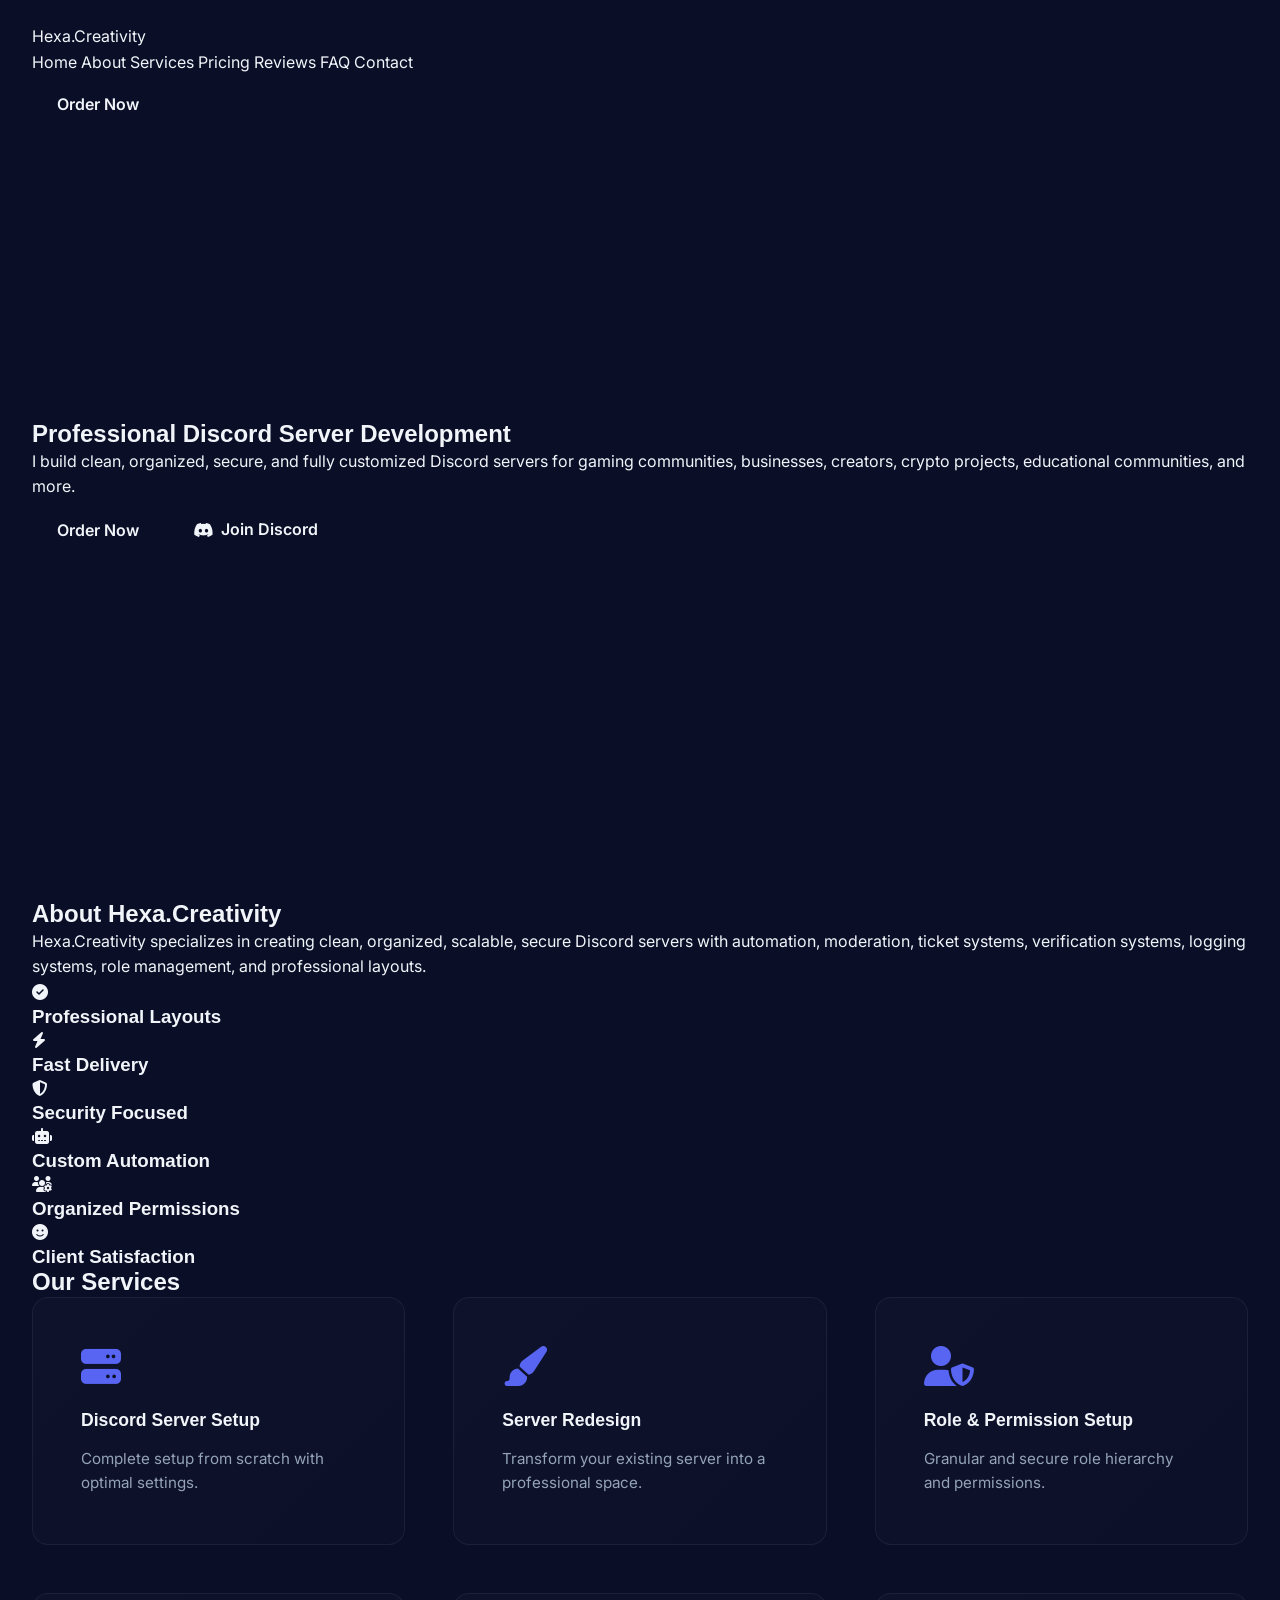
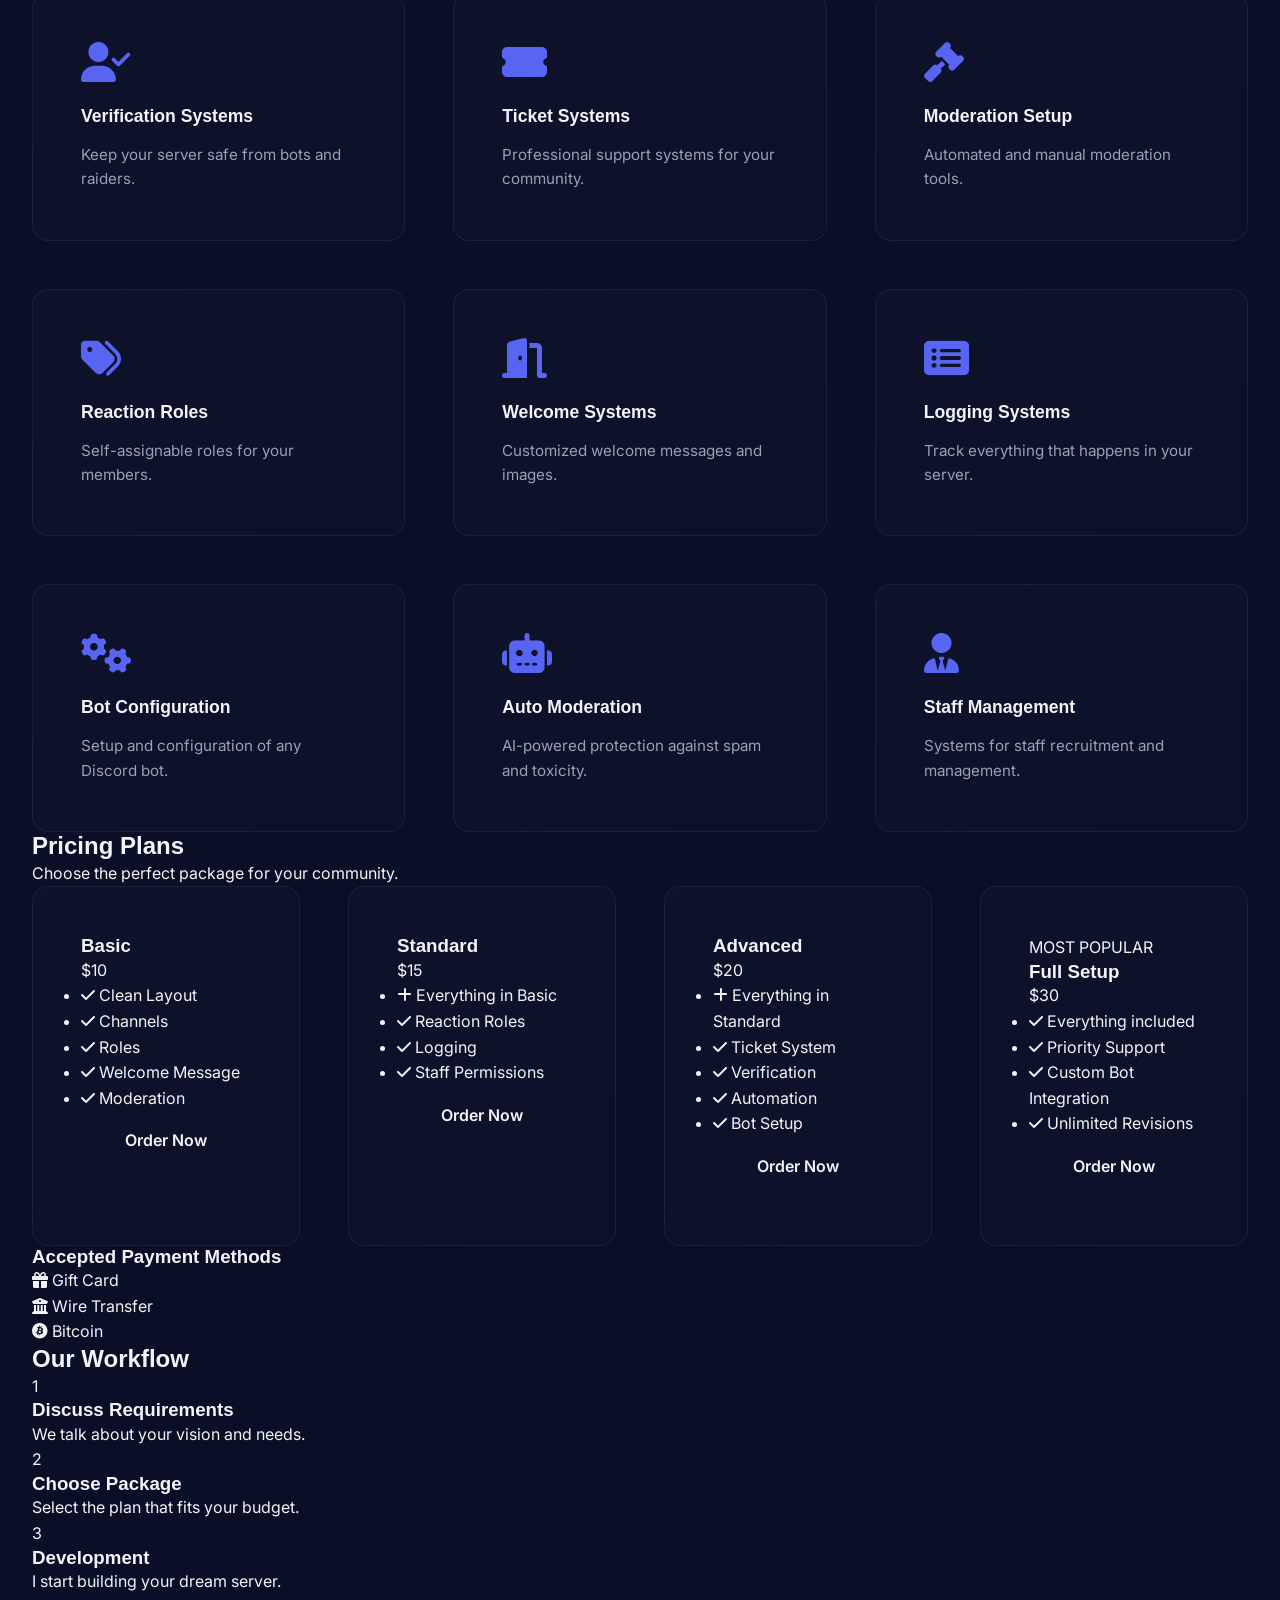
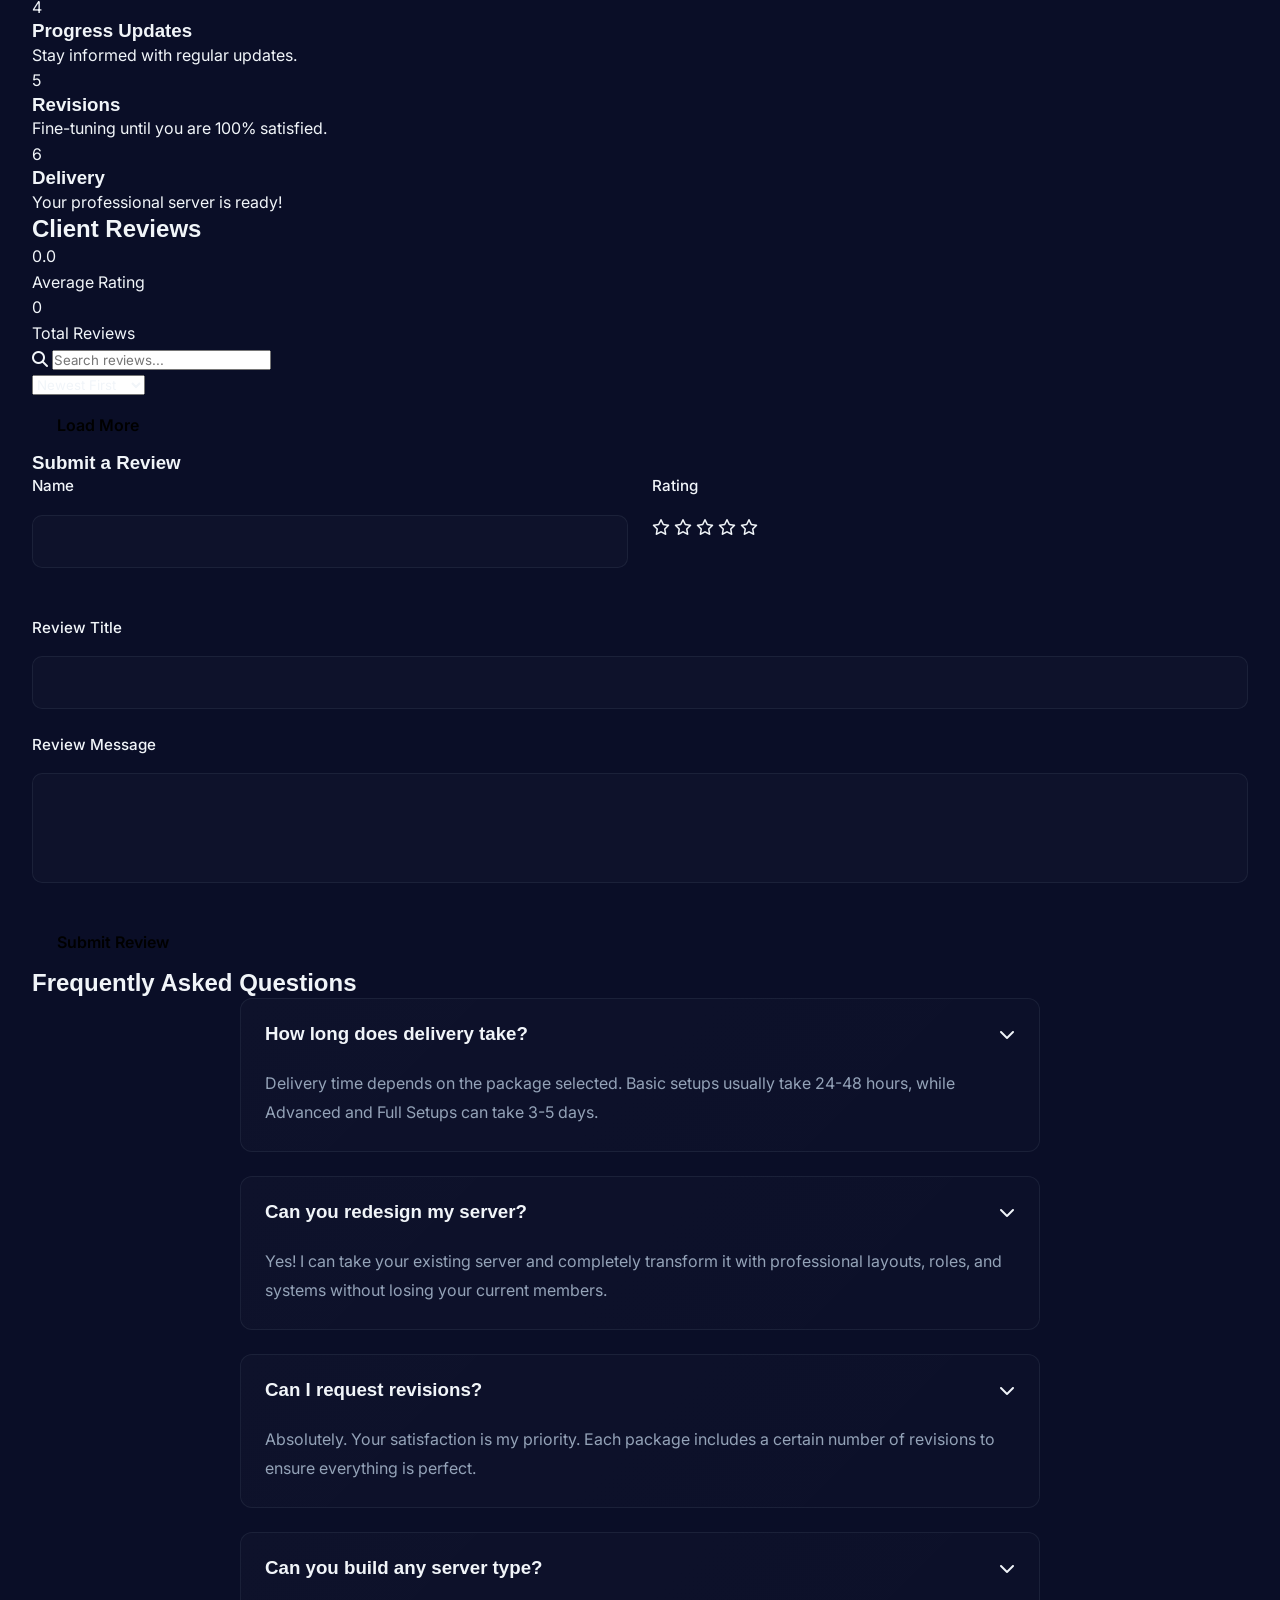
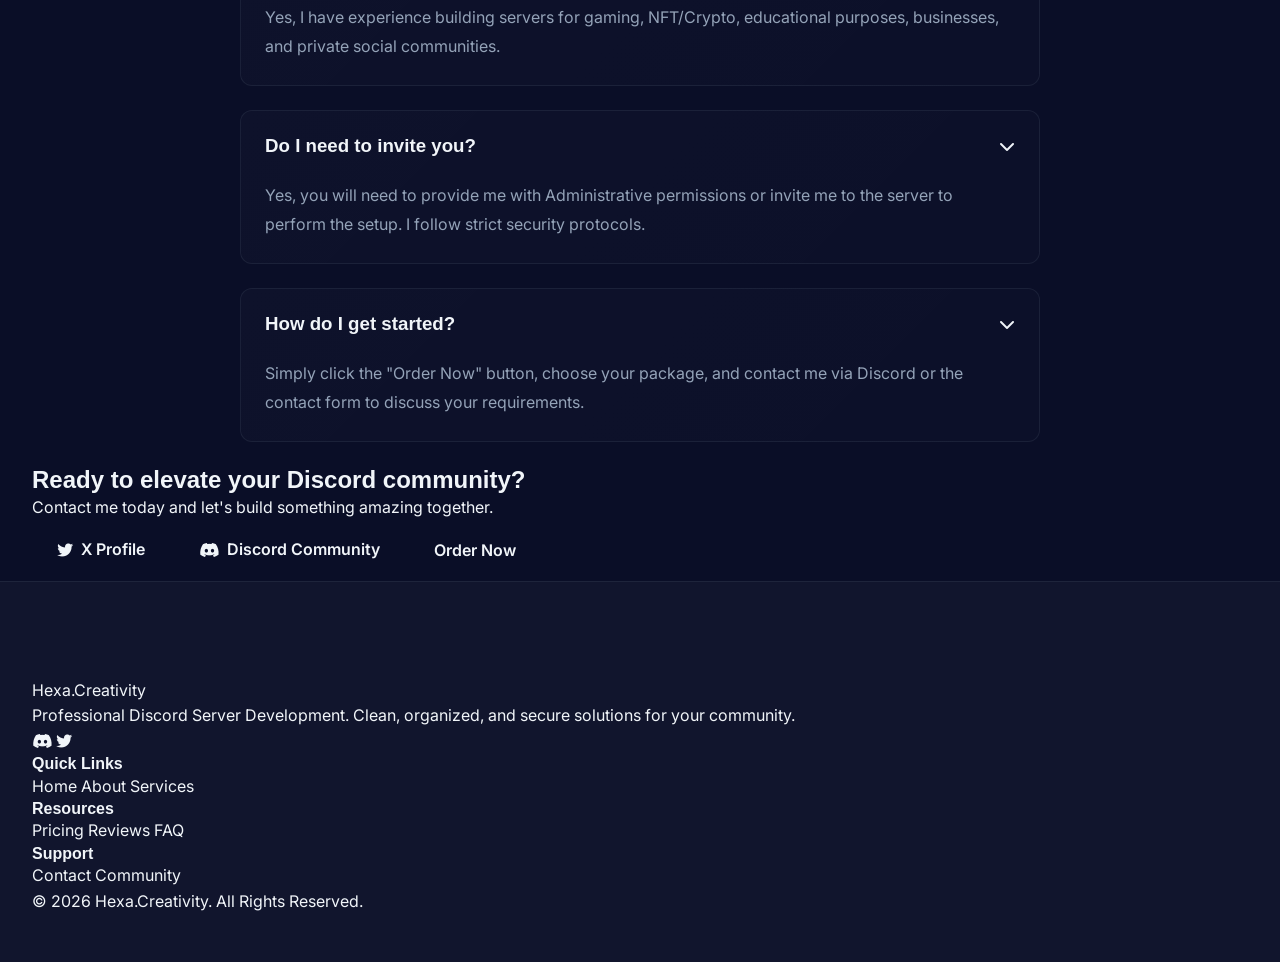
==== commit ff36f8a0: "Rename index (6).html to index.html" ====
--- a/index.html
+++ b/index.html
@@ -3,559 +3,510 @@
 <head>
     <meta charset="UTF-8">
     <meta name="viewport" content="width=device-width, initial-scale=1.0">
-    <meta name="description" content="Professional Discord server development for gaming, business, and crypto communities. Clean, secure, and fully customized.">
-    <title>Hexa.Creativity | Professional Discord Server Developer</title>
-    
-    <!-- Preconnect to external resources -->
+    <title>Hexa.Creativity | Professional Discord Server Development</title>
+    <link rel="stylesheet" href="style.css">
+    <link rel="stylesheet" href="https://cdnjs.cloudflare.com/ajax/libs/font-awesome/6.4.0/css/all.min.css">
     <link rel="preconnect" href="https://fonts.googleapis.com">
     <link rel="preconnect" href="https://fonts.gstatic.com" crossorigin>
-    <link rel="preconnect" href="https://cdnjs.cloudflare.com">
-    
-    <!-- Fonts -->
-    <link href="https://fonts.googleapis.com/css2?family=Inter:wght@300;400;500;600;700;800&family=Sora:wght@400;500;600;700&display=swap" rel="stylesheet">
-    
-    <!-- Icons -->
-    <link rel="stylesheet" href="https://cdnjs.cloudflare.com/ajax/libs/font-awesome/6.4.0/css/all.min.css" integrity="sha512-iecdLmaskl7CVJkEZSMUkrQ6usknVUVc95lQY4N5PJvJ+0BVW9IlknRrERrJ3a92c0Cjd91XGBF76FmbNKEEww==" crossorigin="anonymous" referrerpolicy="no-referrer">
-    
-    <!-- Stylesheet -->
-    <link rel="stylesheet" href="style.css">
+    <link href="https://fonts.googleapis.com/css2?family=Inter:wght@300;400;500;600;700;800&display=swap" rel="stylesheet">
 </head>
-<body>
-    <!-- Preloader -->
-    <div id="preloader" class="preloader" aria-hidden="true">
-        <div class="preloader__content">
-            <div class="preloader__logo">Hexa<span>.</span></div>
-            <div class="preloader__bar"></div>
-        </div>
+<body class="dark-mode">
+    <!-- Loading Animation -->
+    <div id="loader" class="loader-wrapper">
+        <div class="loader"></div>
     </div>
 
-    <!-- Scroll Progress Indicator -->
-    <div class="scroll-indicator" id="scrollIndicator" aria-hidden="true"></div>
-
-    <!-- Navigation -->
-    <nav class="navbar" id="navbar" role="navigation" aria-label="Main navigation">
-        <div class="navbar__container">
-            <a href="#" class="navbar__logo" aria-label="Hexa.Creativity home">
-                Hexa<span>.</span>Creativity
-            </a>
+    <!-- Scroll Progress Bar -->
+    <div class="progress-container">
+        <div class="progress-bar" id="myBar"></div>
+    </div>
+
+    <!-- Navbar -->
+    <nav class="navbar">
+        <div class="container">
+            <a href="#" class="logo">Hexa.Creativity</a>
+            <div class="nav-links" id="navLinks">
+                <a href="#home" class="nav-link active">Home</a>
+                <a href="#about" class="nav-link">About</a>
+                <a href="#services" class="nav-link">Services</a>
+                <a href="#pricing" class="nav-link">Pricing</a>
+                <a href="#reviews" class="nav-link">Reviews</a>
+                <a href="#faq" class="nav-link">FAQ</a>
+                <a href="#contact" class="nav-link">Contact</a>
+            </div>
+            <div class="nav-actions">
+                <a href="#pricing" class="btn btn-primary order-btn">Order Now</a>
+                <div class="hamburger" id="hamburger">
+                    <span></span>
+                    <span></span>
+                    <span></span>
+                </div>
+            </div>
+        </div>
+    </nav>
+
+    <!-- Hero Section -->
+    <section id="home" class="hero">
+        <div class="animated-bg">
+            <div class="shape shape-1"></div>
+            <div class="shape shape-2"></div>
+            <div class="shape shape-3"></div>
+        </div>
+        <div class="container">
+            <div class="hero-content">
+                <h1 class="fade-in">Professional Discord Server Development</h1>
+                <p class="fade-in">I build clean, organized, secure, and fully customized Discord servers for gaming communities, businesses, creators, crypto projects, educational communities, and more.</p>
+                <div class="hero-btns fade-in">
+                    <a href="#pricing" class="btn btn-primary">Order Now</a>
+                    <a href="https://discord.gg/VbtYQuGeNK" target="_blank" class="btn btn-secondary"><i class="fab fa-discord"></i> Join Discord</a>
+                </div>
+            </div>
+        </div>
+    </section>
+
+    <!-- About Section -->
+    <section id="about" class="about">
+        <div class="container">
+            <div class="section-header">
+                <h2 class="fade-in">About Hexa.Creativity</h2>
+                <p class="fade-in">Hexa.Creativity specializes in creating clean, organized, scalable, secure Discord servers with automation, moderation, ticket systems, verification systems, logging systems, role management, and professional layouts.</p>
+            </div>
+            <div class="feature-grid">
+                <div class="feature-card fade-in">
+                    <i class="fas fa-check-circle"></i>
+                    <h3>Professional Layouts</h3>
+                </div>
+                <div class="feature-card fade-in">
+                    <i class="fas fa-bolt"></i>
+                    <h3>Fast Delivery</h3>
+                </div>
+                <div class="feature-card fade-in">
+                    <i class="fas fa-shield-alt"></i>
+                    <h3>Security Focused</h3>
+                </div>
+                <div class="feature-card fade-in">
+                    <i class="fas fa-robot"></i>
+                    <h3>Custom Automation</h3>
+                </div>
+                <div class="feature-card fade-in">
+                    <i class="fas fa-users-cog"></i>
+                    <h3>Organized Permissions</h3>
+                </div>
+                <div class="feature-card fade-in">
+                    <i class="fas fa-smile"></i>
+                    <h3>Client Satisfaction</h3>
+                </div>
+            </div>
+        </div>
+    </section>
+
+    <!-- Services Section -->
+    <section id="services" class="services">
+        <div class="container">
+            <div class="section-header">
+                <h2 class="fade-in">Our Services</h2>
+            </div>
+            <div class="services-grid">
+                <div class="service-card fade-in">
+                    <i class="fas fa-server"></i>
+                    <h3>Discord Server Setup</h3>
+                    <p>Complete setup from scratch with optimal settings.</p>
+                </div>
+                <div class="service-card fade-in">
+                    <i class="fas fa-paint-brush"></i>
+                    <h3>Server Redesign</h3>
+                    <p>Transform your existing server into a professional space.</p>
+                </div>
+                <div class="service-card fade-in">
+                    <i class="fas fa-user-shield"></i>
+                    <h3>Role & Permission Setup</h3>
+                    <p>Granular and secure role hierarchy and permissions.</p>
+                </div>
+                <div class="service-card fade-in">
+                    <i class="fas fa-user-check"></i>
+                    <h3>Verification Systems</h3>
+                    <p>Keep your server safe from bots and raiders.</p>
+                </div>
+                <div class="service-card fade-in">
+                    <i class="fas fa-ticket-alt"></i>
+                    <h3>Ticket Systems</h3>
+                    <p>Professional support systems for your community.</p>
+                </div>
+                <div class="service-card fade-in">
+                    <i class="fas fa-gavel"></i>
+                    <h3>Moderation Setup</h3>
+                    <p>Automated and manual moderation tools.</p>
+                </div>
+                <div class="service-card fade-in">
+                    <i class="fas fa-tags"></i>
+                    <h3>Reaction Roles</h3>
+                    <p>Self-assignable roles for your members.</p>
+                </div>
+                <div class="service-card fade-in">
+                    <i class="fas fa-door-open"></i>
+                    <h3>Welcome Systems</h3>
+                    <p>Customized welcome messages and images.</p>
+                </div>
+                <div class="service-card fade-in">
+                    <i class="fas fa-list-alt"></i>
+                    <h3>Logging Systems</h3>
+                    <p>Track everything that happens in your server.</p>
+                </div>
+                <div class="service-card fade-in">
+                    <i class="fas fa-cogs"></i>
+                    <h3>Bot Configuration</h3>
+                    <p>Setup and configuration of any Discord bot.</p>
+                </div>
+                <div class="service-card fade-in">
+                    <i class="fas fa-robot"></i>
+                    <h3>Auto Moderation</h3>
+                    <p>AI-powered protection against spam and toxicity.</p>
+                </div>
+                <div class="service-card fade-in">
+                    <i class="fas fa-user-tie"></i>
+                    <h3>Staff Management</h3>
+                    <p>Systems for staff recruitment and management.</p>
+                </div>
+            </div>
+        </div>
+    </section>
+
+    <!-- Pricing Section -->
+    <section id="pricing" class="pricing">
+        <div class="container">
+            <div class="section-header">
+                <h2 class="fade-in">Pricing Plans</h2>
+                <p class="fade-in">Choose the perfect package for your community.</p>
+            </div>
+            <div class="pricing-grid">
+                <!-- Basic -->
+                <div class="pricing-card fade-in">
+                    <div class="price-header">
+                        <h3>Basic</h3>
+                        <div class="price">$10</div>
+                    </div>
+                    <ul class="price-features">
+                        <li><i class="fas fa-check"></i> Clean Layout</li>
+                        <li><i class="fas fa-check"></i> Channels</li>
+                        <li><i class="fas fa-check"></i> Roles</li>
+                        <li><i class="fas fa-check"></i> Welcome Message</li>
+                        <li><i class="fas fa-check"></i> Moderation</li>
+                    </ul>
+                    <a href="#contact" class="btn btn-primary">Order Now</a>
+                </div>
+                <!-- Standard -->
+                <div class="pricing-card fade-in">
+                    <div class="price-header">
+                        <h3>Standard</h3>
+                        <div class="price">$15</div>
+                    </div>
+                    <ul class="price-features">
+                        <li><i class="fas fa-plus"></i> Everything in Basic</li>
+                        <li><i class="fas fa-check"></i> Reaction Roles</li>
+                        <li><i class="fas fa-check"></i> Logging</li>
+                        <li><i class="fas fa-check"></i> Staff Permissions</li>
+                    </ul>
+                    <a href="#contact" class="btn btn-primary">Order Now</a>
+                </div>
+                <!-- Advanced -->
+                <div class="pricing-card fade-in">
+                    <div class="price-header">
+                        <h3>Advanced</h3>
+                        <div class="price">$20</div>
+                    </div>
+                    <ul class="price-features">
+                        <li><i class="fas fa-plus"></i> Everything in Standard</li>
+                        <li><i class="fas fa-check"></i> Ticket System</li>
+                        <li><i class="fas fa-check"></i> Verification</li>
+                        <li><i class="fas fa-check"></i> Automation</li>
+                        <li><i class="fas fa-check"></i> Bot Setup</li>
+                    </ul>
+                    <a href="#contact" class="btn btn-primary">Order Now</a>
+                </div>
+                <!-- Full Setup -->
+                <div class="pricing-card popular fade-in">
+                    <div class="popular-tag">MOST POPULAR</div>
+                    <div class="price-header">
+                        <h3>Full Setup</h3>
+                        <div class="price">$30</div>
+                    </div>
+                    <ul class="price-features">
+                        <li><i class="fas fa-check"></i> Everything included</li>
+                        <li><i class="fas fa-check"></i> Priority Support</li>
+                        <li><i class="fas fa-check"></i> Custom Bot Integration</li>
+                        <li><i class="fas fa-check"></i> Unlimited Revisions</li>
+                    </ul>
+                    <a href="#contact" class="btn btn-primary">Order Now</a>
+                </div>
+            </div>
             
-            <button class="navbar__toggle" id="navToggle" aria-label="Toggle navigation menu" aria-expanded="false">
-                <span class="navbar__toggle-line"></span>
-                <span class="navbar__toggle-line"></span>
-                <span class="navbar__toggle-line"></span>
-            </button>
-
-            <ul class="navbar__menu" id="navMenu" role="menubar">
-                <li role="none"><a href="#hero" class="navbar__link active" role="menuitem">Home</a></li>
-                <li role="none"><a href="#about" class="navbar__link" role="menuitem">About</a></li>
-                <li role="none"><a href="#services" class="navbar__link" role="menuitem">Services</a></li>
-                <li role="none"><a href="#pricing" class="navbar__link" role="menuitem">Pricing</a></li>
-                <li role="none"><a href="#reviews" class="navbar__link" role="menuitem">Reviews</a></li>
-                <li role="none"><a href="#faq" class="navbar__link" role="menuitem">FAQ</a></li>
-                <li role="none"><a href="#contact" class="navbar__link" role="menuitem">Contact</a></li>
-            </ul>
-
-            <a href="https://discord.gg/VbtYQuGeNK" target="_blank" rel="noopener noreferrer" class="btn btn--primary btn--sm">Order Now</a>
-        </div>
-    </nav>
-
-    <main>
-        <!-- Hero Section -->
-        <section id="hero" class="hero">
-            <div class="hero__background" aria-hidden="true">
-                <div class="hero__gradient hero__gradient--1"></div>
-                <div class="hero__gradient hero__gradient--2"></div>
-                <div class="hero__gradient hero__gradient--3"></div>
-            </div>
-
-            <div class="container">
-                <div class="hero__content">
-                    <div class="hero__text fade-in">
-                        <span class="badge">Professional Discord Development</span>
-                        <h1 class="hero__title">Build Thriving <span class="gradient-text">Discord Communities</span></h1>
-                        <p class="hero__subtitle">I create clean, organized, secure Discord servers for gaming communities, businesses, creators, and crypto projects. Premium design meets powerful automation.</p>
-                        
-                        <div class="hero__cta">
-                            <a href="https://discord.gg/VbtYQuGeNK" target="_blank" rel="noopener noreferrer" class="btn btn--primary btn--lg">
-                                <i class="fas fa-arrow-right"></i> Start Your Project
-                            </a>
-                            <a href="#services" class="btn btn--ghost btn--lg">
-                                <i class="fas fa-play-circle"></i> Explore Services
-                            </a>
-                        </div>
-                    </div>
-
-                    <div class="hero__visual fade-in fade-in--delayed">
-                        <div class="discord-card">
-                            <div class="discord-card__header">
-                                <div class="discord-card__dots">
-                                    <span></span><span></span><span></span>
-                                </div>
-                                <span class="discord-card__title">Hexa Community</span>
-                            </div>
-                            <div class="discord-card__content">
-                                <div class="discord-card__sidebar">
-                                    <div class="discord-card__category">CHANNELS</div>
-                                    <div class="discord-card__channel active">
-                                        <i class="fas fa-hashtag"></i> welcome
-                                    </div>
-                                    <div class="discord-card__channel">
-                                        <i class="fas fa-hashtag"></i> announcements
-                                    </div>
-                                    <div class="discord-card__channel">
-                                        <i class="fas fa-hashtag"></i> general
-                                    </div>
-                                    <div class="discord-card__category">COMMUNITY</div>
-                                    <div class="discord-card__channel">
-                                        <i class="fas fa-hashtag"></i> showcase
-                                    </div>
-                                </div>
-                                <div class="discord-card__chat">
-                                    <div class="discord-card__message">
-                                        <div class="discord-card__avatar">H</div>
-                                        <div class="discord-card__msg">
-                                            <div class="discord-card__author">Hexa <span class="badge badge--sm">BOT</span></div>
-                                            <div class="discord-card__text">Welcome to professional community management 🚀</div>
-                                        </div>
-                                    </div>
-                                </div>
-                            </div>
-                        </div>
-                    </div>
-                </div>
-            </div>
-        </section>
-
-        <!-- About Section -->
-        <section id="about" class="about section">
-            <div class="container">
-                <div class="section__header fade-in">
-                    <h2 class="section__title">Why Choose Hexa.Creativity</h2>
-                    <p class="section__subtitle">Specializing in clean, organized, scalable Discord servers with professional automation.</p>
-                </div>
-
-                <div class="features-grid">
-                    <div class="feature fade-in">
-                        <div class="feature__icon"><i class="fas fa-layer-group"></i></div>
-                        <h3 class="feature__title">Professional Layouts</h3>
-                        <p class="feature__text">Meticulously designed server structures that scale with your community.</p>
-                    </div>
-                    <div class="feature fade-in">
-                        <div class="feature__icon"><i class="fas fa-bolt"></i></div>
-                        <h3 class="feature__title">Fast Delivery</h3>
-                        <p class="feature__text">Quick turnaround without compromising quality or attention to detail.</p>
-                    </div>
-                    <div class="feature fade-in">
-                        <div class="feature__icon"><i class="fas fa-shield-halved"></i></div>
-                        <h3 class="feature__title">Security First</h3>
-                        <p class="feature__text">Advanced protection against raids, bots, and malicious activity.</p>
-                    </div>
-                    <div class="feature fade-in">
-                        <div class="feature__icon"><i class="fas fa-robot"></i></div>
-                        <h3 class="feature__title">Smart Automation</h3>
-                        <p class="feature__text">Intelligent systems that handle moderation, logging, and management.</p>
-                    </div>
-                    <div class="feature fade-in">
-                        <div class="feature__icon"><i class="fas fa-sitemap"></i></div>
-                        <h3 class="feature__title">Organized Permissions</h3>
-                        <p class="feature__text">Granular role management for complete control over access and visibility.</p>
-                    </div>
-                    <div class="feature fade-in">
-                        <div class="feature__icon"><i class="fas fa-heart"></i></div>
-                        <h3 class="feature__title">Client Satisfaction</h3>
-                        <p class="feature__text">Dedicated support and unlimited revisions until you're completely satisfied.</p>
-                    </div>
-                </div>
-            </div>
-        </section>
-
-        <!-- Services Section -->
-        <section id="services" class="services section">
-            <div class="container">
-                <div class="section__header fade-in">
-                    <h2 class="section__title">Services</h2>
-                    <p class="section__subtitle">Everything you need to build and manage a thriving community.</p>
-                </div>
-
-                <div class="services-grid">
-                    <div class="service-card fade-in">
-                        <i class="fas fa-server"></i>
-                        <h3>Discord Server Setup</h3>
-                        <p>Complete from-scratch server building tailored to your niche and goals.</p>
-                    </div>
-                    <div class="service-card fade-in">
-                        <i class="fas fa-wand-magic-sparkles"></i>
-                        <h3>Server Redesign</h3>
-                        <p>Transform your existing server into a professional, organized workspace.</p>
-                    </div>
-                    <div class="service-card fade-in">
-                        <i class="fas fa-user-shield"></i>
-                        <h3>Role & Permission Setup</h3>
-                        <p>Granular control over what users can see and do within your community.</p>
-                    </div>
-                    <div class="service-card fade-in">
-                        <i class="fas fa-user-check"></i>
-                        <h3>Verification Systems</h3>
-                        <p>Anti-raid and anti-bot systems to ensure only real users join.</p>
-                    </div>
-                    <div class="service-card fade-in">
-                        <i class="fas fa-ticket"></i>
-                        <h3>Ticket Systems</h3>
-                        <p>Professional support systems for handling inquiries privately.</p>
-                    </div>
-                    <div class="service-card fade-in">
-                        <i class="fas fa-gavel"></i>
-                        <h3>Moderation Setup</h3>
-                        <p>Automated and manual tools to keep your server safe and compliant.</p>
-                    </div>
-                    <div class="service-card fade-in">
-                        <i class="fas fa-tags"></i>
-                        <h3>Reaction Roles</h3>
-                        <p>Allow users to self-assign roles for customization and control.</p>
-                    </div>
-                    <div class="service-card fade-in">
-                        <i class="fas fa-door-open"></i>
-                        <h3>Welcome Systems</h3>
-                        <p>Beautiful, customized welcome messages and automated onboarding.</p>
-                    </div>
-                    <div class="service-card fade-in">
-                        <i class="fas fa-list-check"></i>
-                        <h3>Logging Systems</h3>
-                        <p>Track every action within your server for transparency and security.</p>
-                    </div>
-                    <div class="service-card fade-in">
-                        <i class="fas fa-robot"></i>
-                        <h3>Bot Configuration</h3>
-                        <p>Expert setup of MEE6, Dyno, Carl-bot, and other popular bots.</p>
-                    </div>
-                    <div class="service-card fade-in">
-                        <i class="fas fa-shield-virus"></i>
-                        <h3>Auto Moderation</h3>
-                        <p>Advanced filters for links, spam, bad words, and malicious content.</p>
-                    </div>
-                    <div class="service-card fade-in">
-                        <i class="fas fa-users-gear"></i>
-                        <h3>Staff Management</h3>
-                        <p>Dedicated areas and tools for your team to coordinate effectively.</p>
-                    </div>
-                </div>
-            </div>
-        </section>
-
-        <!-- Pricing Section -->
-        <section id="pricing" class="pricing section">
-            <div class="container">
-                <div class="section__header fade-in">
-                    <h2 class="section__title">Transparent Pricing</h2>
-                    <p class="section__subtitle">Choose the perfect package for your community's needs.</p>
-                </div>
-
-                <div class="pricing-grid">
-                    <div class="pricing-card fade-in">
-                        <div class="pricing-card__header">
-                            <h3>Basic</h3>
-                            <div class="pricing-card__price">$10</div>
-                        </div>
-                        <ul class="pricing-card__features">
-                            <li><i class="fas fa-check"></i> Clean Layout</li>
-                            <li><i class="fas fa-check"></i> Channels & Categories</li>
-                            <li><i class="fas fa-check"></i> Role Setup</li>
-                            <li><i class="fas fa-check"></i> Welcome Message</li>
-                            <li><i class="fas fa-check"></i> Basic Moderation</li>
-                        </ul>
-                        <a href="https://discord.gg/VbtYQuGeNK" target="_blank" rel="noopener noreferrer" class="btn btn--outline">Order Now</a>
-                    </div>
-
-                    <div class="pricing-card fade-in">
-                        <div class="pricing-card__header">
-                            <h3>Standard</h3>
-                            <div class="pricing-card__price">$15</div>
-                        </div>
-                        <ul class="pricing-card__features">
-                            <li><i class="fas fa-check"></i> Everything in Basic</li>
-                            <li><i class="fas fa-check"></i> Reaction Roles</li>
-                            <li><i class="fas fa-check"></i> Logging System</li>
-                            <li><i class="fas fa-check"></i> Staff Permissions</li>
-                            <li><i class="fas fa-check"></i> Custom Embeds</li>
-                        </ul>
-                        <a href="https://discord.gg/VbtYQuGeNK" target="_blank" rel="noopener noreferrer" class="btn btn--outline">Order Now</a>
-                    </div>
-
-                    <div class="pricing-card pricing-card--featured fade-in">
-                        <div class="pricing-card__badge">Most Popular</div>
-                        <div class="pricing-card__header">
-                            <h3>Full Setup</h3>
-                            <div class="pricing-card__price">$30</div>
-                        </div>
-                        <ul class="pricing-card__features">
-                            <li><i class="fas fa-check"></i> Everything Included</li>
-                            <li><i class="fas fa-check"></i> Priority Support</li>
-                            <li><i class="fas fa-check"></i> Advanced Automation</li>
-                            <li><i class="fas fa-check"></i> Full Bot Integration</li>
-                            <li><i class="fas fa-check"></i> Unlimited Revisions</li>
-                        </ul>
-                        <a href="https://discord.gg/VbtYQuGeNK" target="_blank" rel="noopener noreferrer" class="btn btn--primary">Order Now</a>
-                    </div>
-
-                    <div class="pricing-card fade-in">
-                        <div class="pricing-card__header">
-                            <h3>Advanced</h3>
-                            <div class="pricing-card__price">$20</div>
-                        </div>
-                        <ul class="pricing-card__features">
-                            <li><i class="fas fa-check"></i> Everything in Standard</li>
-                            <li><i class="fas fa-check"></i> Ticket System</li>
-                            <li><i class="fas fa-check"></i> Verification System</li>
-                            <li><i class="fas fa-check"></i> Advanced Automation</li>
-                            <li><i class="fas fa-check"></i> Bot Setup</li>
-                        </ul>
-                        <a href="https://discord.gg/VbtYQuGeNK" target="_blank" rel="noopener noreferrer" class="btn btn--outline">Order Now</a>
-                    </div>
-                </div>
-            </div>
-        </section>
-
-        <!-- Payment Methods Section -->
-        <section class="payment section">
-            <div class="container">
-                <div class="section__header fade-in">
-                    <h2 class="section__title">Payment Methods</h2>
-                    <p class="section__subtitle">We accept multiple payment options for your convenience.</p>
-                </div>
-
-                <div class="payment-grid">
-                    <div class="payment-method fade-in">
+            <!-- Payment Methods -->
+            <div class="payment-methods fade-in">
+                <h3>Accepted Payment Methods</h3>
+                <div class="payment-icons">
+                    <div class="payment-item" title="Gift Card">
                         <i class="fas fa-gift"></i>
-                        <h3>Gift Card</h3>
-                        <p>Purchase gift cards and use them for any of our services.</p>
-                    </div>
-                    <div class="payment-method fade-in">
-                        <i class="fas fa-bank"></i>
-                        <h3>Wire Transfer</h3>
-                        <p>Direct bank transfer for secure and reliable payments.</p>
-                    </div>
-                    <div class="payment-method fade-in">
+                        <span>Gift Card</span>
+                    </div>
+                    <div class="payment-item" title="Wire Transfer">
+                        <i class="fas fa-university"></i>
+                        <span>Wire Transfer</span>
+                    </div>
+                    <div class="payment-item" title="Bitcoin">
                         <i class="fab fa-bitcoin"></i>
-                        <h3>Bitcoin Wallet</h3>
-                        <p>Cryptocurrency payments accepted for tech-savvy clients.</p>
-                    </div>
-                </div>
-            </div>
-        </section>
-
-        <!-- Reviews Section -->
-        <section id="reviews" class="reviews section">
-            <div class="container">
-                <div class="section__header fade-in">
-                    <h2 class="section__title">Client Reviews</h2>
-                    <p class="section__subtitle">What community owners say about Hexa.Creativity.</p>
-                </div>
-
-                <div class="reviews-stats fade-in">
-                    <div class="stat">
-                        <div class="stat__value" id="avgRating">5.0</div>
-                        <div class="stat__label">Average Rating</div>
-                        <div class="stat__stars" id="avgStars">
-                            <i class="fas fa-star"></i><i class="fas fa-star"></i><i class="fas fa-star"></i><i class="fas fa-star"></i><i class="fas fa-star"></i>
-                        </div>
-                    </div>
-                    <div class="stat">
-                        <div class="stat__value" id="totalReviewsCount">0</div>
-                        <div class="stat__label">Total Reviews</div>
-                    </div>
-                </div>
-
-                <div class="reviews-controls fade-in">
-                    <div class="search-input">
-                        <i class="fas fa-search"></i>
-                        <input type="text" id="reviewSearch" placeholder="Search reviews..." aria-label="Search reviews">
-                    </div>
-                    <select id="reviewSort" aria-label="Sort reviews by">
+                        <span>Bitcoin</span>
+                    </div>
+                </div>
+            </div>
+        </div>
+    </section>
+
+    <!-- Workflow Section -->
+    <section id="workflow" class="workflow">
+        <div class="container">
+            <div class="section-header">
+                <h2 class="fade-in">Our Workflow</h2>
+            </div>
+            <div class="timeline">
+                <div class="timeline-item fade-in">
+                    <div class="timeline-number">1</div>
+                    <div class="timeline-content">
+                        <h3>Discuss Requirements</h3>
+                        <p>We talk about your vision and needs.</p>
+                    </div>
+                </div>
+                <div class="timeline-item fade-in">
+                    <div class="timeline-number">2</div>
+                    <div class="timeline-content">
+                        <h3>Choose Package</h3>
+                        <p>Select the plan that fits your budget.</p>
+                    </div>
+                </div>
+                <div class="timeline-item fade-in">
+                    <div class="timeline-number">3</div>
+                    <div class="timeline-content">
+                        <h3>Development</h3>
+                        <p>I start building your dream server.</p>
+                    </div>
+                </div>
+                <div class="timeline-item fade-in">
+                    <div class="timeline-number">4</div>
+                    <div class="timeline-content">
+                        <h3>Progress Updates</h3>
+                        <p>Stay informed with regular updates.</p>
+                    </div>
+                </div>
+                <div class="timeline-item fade-in">
+                    <div class="timeline-number">5</div>
+                    <div class="timeline-content">
+                        <h3>Revisions</h3>
+                        <p>Fine-tuning until you are 100% satisfied.</p>
+                    </div>
+                </div>
+                <div class="timeline-item fade-in">
+                    <div class="timeline-number">6</div>
+                    <div class="timeline-content">
+                        <h3>Delivery</h3>
+                        <p>Your professional server is ready!</p>
+                    </div>
+                </div>
+            </div>
+        </div>
+    </section>
+
+    <!-- Reviews Section -->
+    <section id="reviews" class="reviews">
+        <div class="container">
+            <div class="section-header">
+                <h2 class="fade-in">Client Reviews</h2>
+                <div class="stats fade-in">
+                    <div class="stat-item">
+                        <div class="stat-value" id="avgRating">0.0</div>
+                        <div class="stat-stars" id="avgStars"></div>
+                        <div class="stat-label">Average Rating</div>
+                    </div>
+                    <div class="stat-item">
+                        <div class="stat-value" id="totalReviews">0</div>
+                        <div class="stat-label">Total Reviews</div>
+                    </div>
+                </div>
+            </div>
+
+            <div class="review-controls fade-in">
+                <div class="search-box">
+                    <i class="fas fa-search"></i>
+                    <input type="text" id="reviewSearch" placeholder="Search reviews...">
+                </div>
+                <div class="sort-box">
+                    <select id="reviewSort">
                         <option value="newest">Newest First</option>
-                        <option value="highest">Highest Rated</option>
-                        <option value="lowest">Lowest Rated</option>
+                        <option value="oldest">Oldest First</option>
+                        <option value="highest">Highest Rating</option>
+                        <option value="lowest">Lowest Rating</option>
                     </select>
                 </div>
-
-                <div class="reviews-grid" id="reviewsGrid">
-                    <!-- Reviews loaded dynamically -->
-                </div>
-
-                <div class="load-more fade-in">
-                    <button id="loadMoreBtn" class="btn btn--secondary">Load More Reviews</button>
-                </div>
-
-                <div class="review-form-wrapper fade-in">
-                    <h3 class="review-form__title">Leave a Review</h3>
-                    <form id="reviewForm" class="review-form">
-                        <div class="form-row">
-                            <div class="form-group">
-                                <label for="reviewerName">Your Name</label>
-                                <input type="text" id="reviewerName" required placeholder="John Doe" aria-required="true">
-                            </div>
-                            <div class="form-group">
-                                <label>Rating</label>
-                                <div class="star-input" id="starInput">
-                                    <i class="far fa-star" data-rating="1" role="button" tabindex="0" aria-label="Rate 1 star"></i>
-                                    <i class="far fa-star" data-rating="2" role="button" tabindex="0" aria-label="Rate 2 stars"></i>
-                                    <i class="far fa-star" data-rating="3" role="button" tabindex="0" aria-label="Rate 3 stars"></i>
-                                    <i class="far fa-star" data-rating="4" role="button" tabindex="0" aria-label="Rate 4 stars"></i>
-                                    <i class="far fa-star" data-rating="5" role="button" tabindex="0" aria-label="Rate 5 stars"></i>
-                                </div>
-                                <input type="hidden" id="ratingValue" value="0" required aria-required="true">
-                            </div>
+            </div>
+
+            <div class="review-grid" id="reviewGrid">
+                <!-- Reviews will be loaded here via JS -->
+            </div>
+            
+            <div class="load-more-container fade-in">
+                <button id="loadMoreBtn" class="btn btn-secondary">Load More</button>
+            </div>
+
+            <div class="submit-review fade-in">
+                <h3>Submit a Review</h3>
+                <form id="reviewForm">
+                    <div class="form-row">
+                        <div class="form-group">
+                            <label>Name</label>
+                            <input type="text" id="revName" required>
                         </div>
                         <div class="form-group">
-                            <label for="reviewTitle">Review Title</label>
-                            <input type="text" id="reviewTitle" required placeholder="Summary of your experience" aria-required="true">
+                            <label>Rating</label>
+                            <div class="star-rating" id="starInput">
+                                <i class="far fa-star" data-rating="1"></i>
+                                <i class="far fa-star" data-rating="2"></i>
+                                <i class="far fa-star" data-rating="3"></i>
+                                <i class="far fa-star" data-rating="4"></i>
+                                <i class="far fa-star" data-rating="5"></i>
+                            </div>
+                            <input type="hidden" id="revRating" value="0">
                         </div>
-                        <div class="form-group">
-                            <label for="reviewMessage">Your Review</label>
-                            <textarea id="reviewMessage" required placeholder="Tell us more about the service..." rows="5" aria-required="true"></textarea>
-                        </div>
-                        <button type="submit" class="btn btn--primary">Submit Review</button>
-                    </form>
-                </div>
-            </div>
-        </section>
-
-        <!-- FAQ Section -->
-        <section id="faq" class="faq section">
-            <div class="container">
-                <div class="section__header fade-in">
-                    <h2 class="section__title">Frequently Asked Questions</h2>
-                    <p class="section__subtitle">Everything you need to know about our services.</p>
-                </div>
-
-                <div class="accordion">
-                    <div class="accordion-item fade-in">
-                        <button class="accordion-header" aria-expanded="false">
-                            <span>How long does delivery take?</span>
-                            <i class="fas fa-chevron-down"></i>
-                        </button>
-                        <div class="accordion-content">
-                            <p>Delivery time depends on the package and complexity. Basic setups take 24-48 hours, while Full Setups can take 3-5 days to ensure every detail is perfect.</p>
-                        </div>
-                    </div>
-
-                    <div class="accordion-item fade-in">
-                        <button class="accordion-header" aria-expanded="false">
-                            <span>Can you redesign my server?</span>
-                            <i class="fas fa-chevron-down"></i>
-                        </button>
-                        <div class="accordion-content">
-                            <p>Absolutely! I specialize in taking existing servers and reorganizing them for better user experience, security, and professional appearance.</p>
-                        </div>
-                    </div>
-
-                    <div class="accordion-item fade-in">
-                        <button class="accordion-header" aria-expanded="false">
-                            <span>Can I request revisions?</span>
-                            <i class="fas fa-chevron-down"></i>
-                        </button>
-                        <div class="accordion-content">
-                            <p>Yes, all packages include revisions. I want to make sure you are 100% satisfied with the final result.</p>
-                        </div>
-                    </div>
-
-                    <div class="accordion-item fade-in">
-                        <button class="accordion-header" aria-expanded="false">
-                            <span>Can you build any server type?</span>
-                            <i class="fas fa-chevron-down"></i>
-                        </button>
-                        <div class="accordion-content">
-                            <p>Yes, I have experience with gaming communities, NFT/Crypto projects, business workspaces, study groups, and creator fan bases.</p>
-                        </div>
-                    </div>
-
-                    <div class="accordion-item fade-in">
-                        <button class="accordion-header" aria-expanded="false">
-                            <span>Do I need to invite you?</span>
-                            <i class="fas fa-chevron-down"></i>
-                        </button>
-                        <div class="accordion-content">
-                            <p>Yes, I will need 'Administrator' permissions temporarily to set up roles, channels, and bots. You can remove these permissions once the project is delivered.</p>
-                        </div>
-                    </div>
-
-                    <div class="accordion-item fade-in">
-                        <button class="accordion-header" aria-expanded="false">
-                            <span>How do I get started?</span>
-                            <i class="fas fa-chevron-down"></i>
-                        </button>
-                        <div class="accordion-content">
-                            <p>Simply click any "Order Now" button or join our Discord community to discuss your project directly with me.</p>
-                        </div>
-                    </div>
-                </div>
-            </div>
-        </section>
-
-        <!-- CTA Section -->
-        <section id="contact" class="cta section">
-            <div class="container">
-                <div class="cta__content fade-in">
-                    <h2>Ready to Build Your Community?</h2>
-                    <p>Join thousands of successful communities powered by Hexa.Creativity.</p>
-                    <div class="cta__buttons">
-                        <a href="https://discord.gg/VbtYQuGeNK" target="_blank" rel="noopener noreferrer" class="btn btn--primary btn--lg">
-                            <i class="fab fa-discord"></i> Join Discord
-                        </a>
-                        <a href="https://x.com/Labost909" target="_blank" rel="noopener noreferrer" class="btn btn--secondary btn--lg">
-                            <i class="fab fa-x-twitter"></i> Follow on X
-                        </a>
-                    </div>
-                </div>
-            </div>
-        </section>
-    </main>
+                    </div>
+                    <div class="form-group">
+                        <label>Review Title</label>
+                        <input type="text" id="revTitle" required>
+                    </div>
+                    <div class="form-group">
+                        <label>Review Message</label>
+                        <textarea id="revMessage" rows="4" required></textarea>
+                    </div>
+                    <button type="submit" class="btn btn-primary">Submit Review</button>
+                </form>
+            </div>
+        </div>
+    </section>
+
+    <!-- FAQ Section -->
+    <section id="faq" class="faq">
+        <div class="container">
+            <div class="section-header">
+                <h2 class="fade-in">Frequently Asked Questions</h2>
+            </div>
+            <div class="accordion">
+                <div class="accordion-item fade-in">
+                    <div class="accordion-header">
+                        <h3>How long does delivery take?</h3>
+                        <i class="fas fa-chevron-down"></i>
+                    </div>
+                    <div class="accordion-content">
+                        <p>Delivery time depends on the package selected. Basic setups usually take 24-48 hours, while Advanced and Full Setups can take 3-5 days.</p>
+                    </div>
+                </div>
+                <div class="accordion-item fade-in">
+                    <div class="accordion-header">
+                        <h3>Can you redesign my server?</h3>
+                        <i class="fas fa-chevron-down"></i>
+                    </div>
+                    <div class="accordion-content">
+                        <p>Yes! I can take your existing server and completely transform it with professional layouts, roles, and systems without losing your current members.</p>
+                    </div>
+                </div>
+                <div class="accordion-item fade-in">
+                    <div class="accordion-header">
+                        <h3>Can I request revisions?</h3>
+                        <i class="fas fa-chevron-down"></i>
+                    </div>
+                    <div class="accordion-content">
+                        <p>Absolutely. Your satisfaction is my priority. Each package includes a certain number of revisions to ensure everything is perfect.</p>
+                    </div>
+                </div>
+                <div class="accordion-item fade-in">
+                    <div class="accordion-header">
+                        <h3>Can you build any server type?</h3>
+                        <i class="fas fa-chevron-down"></i>
+                    </div>
+                    <div class="accordion-content">
+                        <p>Yes, I have experience building servers for gaming, NFT/Crypto, educational purposes, businesses, and private social communities.</p>
+                    </div>
+                </div>
+                <div class="accordion-item fade-in">
+                    <div class="accordion-header">
+                        <h3>Do I need to invite you?</h3>
+                        <i class="fas fa-chevron-down"></i>
+                    </div>
+                    <div class="accordion-content">
+                        <p>Yes, you will need to provide me with Administrative permissions or invite me to the server to perform the setup. I follow strict security protocols.</p>
+                    </div>
+                </div>
+                <div class="accordion-item fade-in">
+                    <div class="accordion-header">
+                        <h3>How do I get started?</h3>
+                        <i class="fas fa-chevron-down"></i>
+                    </div>
+                    <div class="accordion-content">
+                        <p>Simply click the "Order Now" button, choose your package, and contact me via Discord or the contact form to discuss your requirements.</p>
+                    </div>
+                </div>
+            </div>
+        </div>
+    </section>
+
+    <!-- Contact Section -->
+    <section id="contact" class="contact">
+        <div class="container">
+            <div class="contact-card fade-in">
+                <h2>Ready to elevate your Discord community?</h2>
+                <p>Contact me today and let's build something amazing together.</p>
+                <div class="contact-btns">
+                    <a href="https://x.com/Labost909" target="_blank" class="btn btn-secondary"><i class="fab fa-twitter"></i> X Profile</a>
+                    <a href="https://discord.gg/VbtYQuGeNK" target="_blank" class="btn btn-primary"><i class="fab fa-discord"></i> Discord Community</a>
+                    <a href="mailto:contact@hexa.creativity" class="btn btn-secondary">Order Now</a>
+                </div>
+            </div>
+        </div>
+    </section>
 
     <!-- Footer -->
     <footer class="footer">
         <div class="container">
-            <div class="footer__grid">
-                <div class="footer__brand">
-                    <a href="#" class="footer__logo">Hexa<span>.</span>Creativity</a>
-                    <p>Professional Discord server development for thriving communities.</p>
-                    <div class="footer__socials">
-                        <a href="https://discord.gg/VbtYQuGeNK" target="_blank" rel="noopener noreferrer" aria-label="Discord">
-                            <i class="fab fa-discord"></i>
-                        </a>
-                        <a href="https://x.com/Labost909" target="_blank" rel="noopener noreferrer" aria-label="X (Twitter)">
-                            <i class="fab fa-x-twitter"></i>
-                        </a>
-                    </div>
-                </div>
-
-                <div class="footer__section">
-                    <h4>Product</h4>
-                    <ul>
-                        <li><a href="#services">Services</a></li>
-                        <li><a href="#pricing">Pricing</a></li>
-                        <li><a href="#reviews">Reviews</a></li>
-                    </ul>
-                </div>
-
-                <div class="footer__section">
+            <div class="footer-grid">
+                <div class="footer-info">
+                    <a href="#" class="logo">Hexa.Creativity</a>
+                    <p>Professional Discord Server Development. Clean, organized, and secure solutions for your community.</p>
+                    <div class="social-links">
+                        <a href="https://discord.gg/VbtYQuGeNK" target="_blank"><i class="fab fa-discord"></i></a>
+                        <a href="https://x.com/Labost909" target="_blank"><i class="fab fa-twitter"></i></a>
+                    </div>
+                </div>
+                <div class="footer-links">
+                    <h4>Quick Links</h4>
+                    <a href="#home">Home</a>
+                    <a href="#about">About</a>
+                    <a href="#services">Services</a>
+                </div>
+                <div class="footer-links">
+                    <h4>Resources</h4>
+                    <a href="#pricing">Pricing</a>
+                    <a href="#reviews">Reviews</a>
+                    <a href="#faq">FAQ</a>
+                </div>
+                <div class="footer-links">
                     <h4>Support</h4>
-                    <ul>
-                        <li><a href="#faq">FAQ</a></li>
-                        <li><a href="#contact">Contact</a></li>
-                        <li><a href="https://discord.gg/VbtYQuGeNK" target="_blank" rel="noopener noreferrer">Discord</a></li>
-                    </ul>
-                </div>
-            </div>
-
-            <div class="footer__bottom">
-                <p>&copy; 2026 Hexa.Creativity. All rights reserved.</p>
+                    <a href="#contact">Contact</a>
+                    <a href="https://discord.gg/VbtYQuGeNK">Community</a>
+                </div>
+            </div>
+            <div class="footer-bottom">
+                <p>&copy; 2026 Hexa.Creativity. All Rights Reserved.</p>
             </div>
         </div>
     </footer>
 
-    <!-- Back to Top Button -->
-    <button id="backToTop" class="back-to-top" aria-label="Back to top" hidden>
-        <i class="fas fa-arrow-up"></i>
-    </button>
+    <!-- Back to Top -->
+    <button id="backToTop" title="Go to top"><i class="fas fa-arrow-up"></i></button>
 
     <script src="script.js"></script>
 </body>
--- a/style.css
+++ b/style.css
@@ -1,28 +1,52 @@
+/* ============================================
+   DESIGN SYSTEM & VARIABLES
+   ============================================ */
+
 :root {
     /* Colors */
-    --primary: #5865F2;
-    --primary-hover: #4752c4;
-    --bg-dark: #0f172a;
-    --bg-card: rgba(30, 41, 59, 0.7);
-    --text-main: #f8fafc;
-    --text-muted: #94a3b8;
-    --border: rgba(255, 255, 255, 0.1);
-    --glass-bg: rgba(255, 255, 255, 0.03);
-    --glass-border: rgba(255, 255, 255, 0.08);
+    --color-primary: #5865F2;
+    --color-primary-dark: #4752c4;
+    --color-primary-light: #7c8cff;
+    --color-bg: #0a0e27;
+    --color-bg-secondary: #11152d;
+    --color-bg-tertiary: #1a1f3a;
+    --color-text: #f1f5f9;
+    --color-text-secondary: #cbd5e1;
+    --color-text-muted: #94a3b8;
+    --color-border: rgba(148, 163, 184, 0.1);
+    --color-border-light: rgba(148, 163, 184, 0.05);
     
-    /* Gradients */
-    --grad-primary: linear-gradient(135deg, #5865F2 0%, #8b5cf6 100%);
-    --grad-surface: linear-gradient(135deg, rgba(255, 255, 255, 0.05) 0%, rgba(255, 255, 255, 0.01) 100%);
+    /* Shadows */
+    --shadow-sm: 0 1px 2px rgba(0, 0, 0, 0.05);
+    --shadow-md: 0 4px 6px rgba(0, 0, 0, 0.1);
+    --shadow-lg: 0 10px 15px rgba(0, 0, 0, 0.1);
+    --shadow-xl: 0 20px 25px rgba(0, 0, 0, 0.15);
+    --shadow-2xl: 0 25px 50px rgba(0, 0, 0, 0.2);
     
     /* Spacing */
-    --container-width: 1200px;
-    --section-padding: 100px 0;
+    --space-xs: 0.25rem;
+    --space-sm: 0.5rem;
+    --space-md: 1rem;
+    --space-lg: 1.5rem;
+    --space-xl: 2rem;
+    --space-2xl: 3rem;
+    --space-3xl: 4rem;
+    --space-4xl: 6rem;
+    
+    /* Typography */
+    --font-sans: 'Inter', -apple-system, BlinkMacSystemFont, 'Segoe UI', sans-serif;
+    --font-display: 'Sora', -apple-system, BlinkMacSystemFont, 'Segoe UI', sans-serif;
     
     /* Transitions */
-    --transition: all 0.3s cubic-bezier(0.4, 0, 0.2, 1);
-}
-
-/* Base Styles */
+    --transition-fast: 150ms cubic-bezier(0.4, 0, 0.2, 1);
+    --transition-base: 300ms cubic-bezier(0.4, 0, 0.2, 1);
+    --transition-slow: 500ms cubic-bezier(0.4, 0, 0.2, 1);
+}
+
+/* ============================================
+   BASE STYLES
+   ============================================ */
+
 * {
     margin: 0;
     padding: 0;
@@ -34,228 +58,325 @@
 }
 
 body {
-    font-family: 'Inter', sans-serif;
-    background-color: var(--bg-dark);
-    color: var(--text-main);
+    font-family: var(--font-sans);
+    background-color: var(--color-bg);
+    color: var(--color-text);
     line-height: 1.6;
     overflow-x: hidden;
-}
-
-h1, h2, h3, h4, .logo {
-    font-family: 'Plus Jakarta Sans', sans-serif;
+    -webkit-font-smoothing: antialiased;
+    -moz-osx-font-smoothing: grayscale;
+}
+
+h1, h2, h3, h4, h5, h6 {
+    font-family: var(--font-display);
     font-weight: 700;
+    line-height: 1.2;
 }
 
 a {
+    color: inherit;
     text-decoration: none;
+    transition: color var(--transition-base);
+}
+
+button {
+    font-family: inherit;
+    cursor: pointer;
+    border: none;
+    background: none;
+}
+
+input, textarea, select {
+    font-family: inherit;
     color: inherit;
-    transition: var(--transition);
-}
-
-ul {
-    list-style: none;
-}
+}
+
+/* ============================================
+   UTILITY CLASSES
+   ============================================ */
 
 .container {
-    max-width: var(--container-width);
+    max-width: 1280px;
     margin: 0 auto;
-    padding: 0 24px;
-}
-
-.section-padding {
-    padding: var(--section-padding);
+    padding: 0 var(--space-xl);
+}
+
+.section {
+    padding: var(--space-4xl) 0;
+}
+
+.section__header {
+    text-align: center;
+    margin-bottom: var(--space-4xl);
+    max-width: 700px;
+    margin-left: auto;
+    margin-right: auto;
+}
+
+.section__title {
+    font-size: clamp(2rem, 5vw, 3.5rem);
+    margin-bottom: var(--space-md);
+}
+
+.section__subtitle {
+    font-size: 1.1rem;
+    color: var(--color-text-muted);
+    font-weight: 400;
 }
 
 .gradient-text {
-    background: var(--grad-primary);
+    background: linear-gradient(135deg, var(--color-primary) 0%, #8b5cf6 100%);
     -webkit-background-clip: text;
     -webkit-text-fill-color: transparent;
+    background-clip: text;
 }
 
 .badge {
     display: inline-block;
-    padding: 6px 16px;
+    padding: var(--space-sm) var(--space-md);
     background: rgba(88, 101, 242, 0.1);
     border: 1px solid rgba(88, 101, 242, 0.2);
-    border-radius: 100px;
-    color: var(--primary);
-    font-size: 0.85rem;
+    border-radius: 999px;
+    font-size: 0.875rem;
     font-weight: 600;
-    margin-bottom: 24px;
-}
-
-/* Buttons */
+    color: var(--color-primary);
+}
+
+.badge--sm {
+    padding: var(--space-xs) var(--space-sm);
+    font-size: 0.75rem;
+}
+
+/* ============================================
+   BUTTONS
+   ============================================ */
+
 .btn {
     display: inline-flex;
     align-items: center;
-    gap: 10px;
-    padding: 12px 28px;
-    border-radius: 12px;
+    justify-content: center;
+    gap: var(--space-sm);
+    padding: var(--space-md) var(--space-lg);
+    border-radius: 10px;
     font-weight: 600;
-    cursor: pointer;
-    transition: var(--transition);
-    border: none;
     font-size: 1rem;
-}
-
-.btn-primary {
-    background: var(--primary);
-    color: white;
+    transition: all var(--transition-base);
+    border: 1px solid transparent;
     position: relative;
     overflow: hidden;
 }
 
-.btn-primary:hover {
-    background: var(--primary-hover);
-    transform: translateY(-3px);
-    box-shadow: 0 15px 30px rgba(88, 101, 242, 0.4);
-}
-
-.btn-primary::after {
+.btn--primary {
+    background: var(--color-primary);
+    color: white;
+    box-shadow: 0 4px 15px rgba(88, 101, 242, 0.3);
+}
+
+.btn--primary:hover {
+    background: var(--color-primary-dark);
+    transform: translateY(-2px);
+    box-shadow: 0 8px 25px rgba(88, 101, 242, 0.4);
+}
+
+.btn--primary:active {
+    transform: translateY(0);
+}
+
+.btn--secondary {
+    background: rgba(255, 255, 255, 0.05);
+    border-color: var(--color-border);
+    color: var(--color-text);
+}
+
+.btn--secondary:hover {
+    background: rgba(255, 255, 255, 0.1);
+    border-color: var(--color-border);
+    transform: translateY(-2px);
+}
+
+.btn--outline {
+    background: transparent;
+    border-color: var(--color-primary);
+    color: var(--color-primary);
+}
+
+.btn--outline:hover {
+    background: var(--color-primary);
+    color: white;
+}
+
+.btn--ghost {
+    background: transparent;
+    color: var(--color-text);
+    border-color: transparent;
+}
+
+.btn--ghost:hover {
+    color: var(--color-primary);
+}
+
+.btn--sm {
+    padding: var(--space-sm) var(--space-md);
+    font-size: 0.875rem;
+}
+
+.btn--lg {
+    padding: var(--space-lg) var(--space-xl);
+    font-size: 1.1rem;
+}
+
+/* ============================================
+   PRELOADER
+   ============================================ */
+
+.preloader {
+    position: fixed;
+    inset: 0;
+    background: var(--color-bg);
+    display: flex;
+    align-items: center;
+    justify-content: center;
+    z-index: 9999;
+    transition: opacity 0.5s ease, visibility 0.5s ease;
+}
+
+.preloader.hidden {
+    opacity: 0;
+    visibility: hidden;
+}
+
+.preloader__content {
+    text-align: center;
+}
+
+.preloader__logo {
+    font-size: 2.5rem;
+    font-weight: 800;
+    margin-bottom: var(--space-xl);
+    font-family: var(--font-display);
+}
+
+.preloader__logo span {
+    color: var(--color-primary);
+}
+
+.preloader__bar {
+    width: 200px;
+    height: 3px;
+    background: var(--color-border);
+    border-radius: 999px;
+    position: relative;
+    overflow: hidden;
+}
+
+.preloader__bar::after {
     content: '';
     position: absolute;
-    top: -50%;
     left: -50%;
-    width: 200%;
-    height: 200%;
-    background: rgba(255, 255, 255, 0.1);
-    transform: rotate(45deg);
-    transition: 0.5s;
-    pointer-events: none;
-}
-
-.btn-primary:hover::after {
-    left: 120%;
-}
-
-.btn-secondary {
-    background: rgba(255, 255, 255, 0.05);
-    color: white;
-    border: 1px solid var(--glass-border);
-}
-
-.btn-secondary:hover {
-    background: rgba(255, 255, 255, 0.1);
-    transform: translateY(-2px);
-}
-
-.btn-outline {
-    background: transparent;
-    border: 1px solid var(--primary);
-    color: var(--primary);
-}
-
-.btn-outline:hover {
-    background: var(--primary);
-    color: white;
-}
-
-/* Loader */
-.loader-wrapper {
-    position: fixed;
-    inset: 0;
-    background: var(--bg-dark);
-    display: flex;
-    justify-content: center;
-    align-items: center;
-    z-index: 9999;
-    transition: opacity 0.5s ease, visibility 0.5s;
-}
-
-.loader-content {
-    text-align: center;
-}
-
-.loader-logo {
-    font-size: 2.5rem;
-    font-weight: 800;
-    margin-bottom: 20px;
-}
-
-.loader-logo span {
-    color: var(--primary);
-}
-
-.loader-bar {
-    width: 200px;
-    height: 4px;
-    background: rgba(255, 255, 255, 0.1);
-    border-radius: 10px;
-    position: relative;
-    overflow: hidden;
-}
-
-.loader-bar::after {
-    content: '';
-    position: absolute;
-    left: 0;
     top: 0;
+    width: 50%;
     height: 100%;
-    width: 50%;
-    background: var(--primary);
-    animation: loading 1.5s infinite ease-in-out;
-}
-
-@keyframes loading {
+    background: var(--color-primary);
+    animation: preload 1.5s infinite ease-in-out;
+}
+
+@keyframes preload {
     0% { left: -50%; }
     100% { left: 100%; }
 }
 
-/* Navbar */
-#navbar {
+/* ============================================
+   SCROLL INDICATOR
+   ============================================ */
+
+.scroll-indicator {
     position: fixed;
     top: 0;
     left: 0;
-    width: 100%;
+    height: 3px;
+    background: var(--color-primary);
+    width: 0%;
+    z-index: 1001;
+    transition: width 100ms linear;
+}
+
+/* ============================================
+   NAVBAR
+   ============================================ */
+
+.navbar {
+    position: fixed;
+    top: 0;
+    left: 0;
+    right: 0;
     z-index: 1000;
-    padding: 20px 0;
-    transition: var(--transition);
-}
-
-#navbar.scrolled {
-    background: rgba(15, 23, 42, 0.8);
+    padding: var(--space-lg) 0;
+    transition: all var(--transition-base);
+}
+
+.navbar.scrolled {
+    background: rgba(10, 14, 39, 0.8);
     backdrop-filter: blur(12px);
-    padding: 12px 0;
-    border-bottom: 1px solid var(--glass-border);
-}
-
-.nav-container {
-    display: flex;
+    border-bottom: 1px solid var(--color-border);
+    padding: var(--space-md) 0;
+    box-shadow: var(--shadow-md);
+}
+
+.navbar__container {
+    display: flex;
+    align-items: center;
     justify-content: space-between;
-    align-items: center;
-}
-
-.logo {
-    font-size: 1.5rem;
+    max-width: 1280px;
+    margin: 0 auto;
+    padding: 0 var(--space-xl);
+}
+
+.navbar__logo {
+    font-size: 1.25rem;
     font-weight: 800;
-}
-
-.logo span {
-    color: var(--primary);
-}
-
-.nav-links {
-    display: flex;
-    gap: 32px;
-}
-
-.nav-link {
+    font-family: var(--font-display);
+}
+
+.navbar__logo span {
+    color: var(--color-primary);
+}
+
+.navbar__menu {
+    display: flex;
+    list-style: none;
+    gap: var(--space-2xl);
+    margin: 0 var(--space-2xl);
+}
+
+.navbar__link {
     font-size: 0.95rem;
     font-weight: 500;
-    color: var(--text-muted);
-}
-
-.nav-link:hover, .nav-link.active {
-    color: var(--primary);
-}
-
-.nav-actions {
-    display: flex;
-    align-items: center;
-    gap: 20px;
-}
-
-.mobile-menu-toggle {
+    color: var(--color-text-muted);
+    position: relative;
+}
+
+.navbar__link::after {
+    content: '';
+    position: absolute;
+    bottom: -4px;
+    left: 0;
+    width: 0;
+    height: 2px;
+    background: var(--color-primary);
+    transition: width var(--transition-base);
+}
+
+.navbar__link:hover,
+.navbar__link.active {
+    color: var(--color-primary);
+}
+
+.navbar__link:hover::after,
+.navbar__link.active::after {
+    width: 100%;
+}
+
+.navbar__toggle {
     display: none;
     flex-direction: column;
     gap: 6px;
@@ -264,60 +385,77 @@
     cursor: pointer;
 }
 
-.mobile-menu-toggle .bar {
-    width: 25px;
+.navbar__toggle-line {
+    width: 24px;
     height: 2px;
-    background: white;
-    transition: var(--transition);
-}
-
-/* Hero Section */
+    background: var(--color-text);
+    transition: all var(--transition-base);
+}
+
+.navbar__toggle.active .navbar__toggle-line:nth-child(1) {
+    transform: translateY(8px) rotate(45deg);
+}
+
+.navbar__toggle.active .navbar__toggle-line:nth-child(2) {
+    opacity: 0;
+}
+
+.navbar__toggle.active .navbar__toggle-line:nth-child(3) {
+    transform: translateY(-8px) rotate(-45deg);
+}
+
+/* ============================================
+   HERO SECTION
+   ============================================ */
+
 .hero {
     position: relative;
     min-height: 100vh;
     display: flex;
     align-items: center;
-    padding-top: 100px;
+    padding-top: 80px;
     overflow: hidden;
 }
 
-.animated-bg {
+.hero__background {
     position: absolute;
     inset: 0;
-    z-index: -1;
-}
-
-.shape {
+    z-index: 0;
+}
+
+.hero__gradient {
     position: absolute;
     border-radius: 50%;
-    filter: blur(80px);
-    opacity: 0.4;
+    filter: blur(100px);
+    opacity: 0.3;
+}
+
+.hero__gradient--1 {
+    width: 500px;
+    height: 500px;
+    background: var(--color-primary);
+    top: -100px;
+    right: -100px;
     animation: float 20s infinite alternate;
 }
 
-.shape-1 {
+.hero__gradient--2 {
     width: 400px;
     height: 400px;
-    background: var(--primary);
-    top: -100px;
-    right: -100px;
-}
-
-.shape-2 {
-    width: 300px;
-    height: 300px;
     background: #8b5cf6;
     bottom: -50px;
     left: -50px;
+    animation: float 20s infinite alternate;
     animation-delay: -5s;
 }
 
-.shape-3 {
-    width: 250px;
-    height: 250px;
+.hero__gradient--3 {
+    width: 300px;
+    height: 300px;
     background: #3b82f6;
     top: 40%;
     left: 30%;
+    animation: float 20s infinite alternate;
     animation-delay: -10s;
 }
 
@@ -326,813 +464,918 @@
     100% { transform: translate(50px, 50px) rotate(20deg); }
 }
 
-.hero-container {
+.hero .container {
+    position: relative;
+    z-index: 1;
+}
+
+.hero__content {
     display: grid;
-    grid-template-columns: 1.2fr 0.8fr;
-    gap: 60px;
+    grid-template-columns: 1.2fr 1fr;
+    gap: var(--space-4xl);
     align-items: center;
 }
 
-.hero-content h1 {
-    font-size: clamp(2.5rem, 5vw, 4.5rem);
+.hero__title {
+    font-size: clamp(2.5rem, 6vw, 4.5rem);
     line-height: 1.1;
-    margin-bottom: 24px;
-}
-
-.hero-content p {
-    font-size: 1.2rem;
-    color: var(--text-muted);
-    max-width: 600px;
-    margin-bottom: 40px;
-}
-
-.hero-btns {
-    display: flex;
-    gap: 20px;
-}
-
-/* Discord Preview Card */
-.discord-preview-card {
+    margin-bottom: var(--space-lg);
+}
+
+.hero__subtitle {
+    font-size: 1.1rem;
+    color: var(--color-text-muted);
+    max-width: 500px;
+    margin-bottom: var(--space-2xl);
+    line-height: 1.8;
+}
+
+.hero__cta {
+    display: flex;
+    gap: var(--space-md);
+}
+
+.hero__visual {
+    perspective: 1000px;
+}
+
+/* ============================================
+   DISCORD CARD
+   ============================================ */
+
+.discord-card {
     background: #313338;
     border-radius: 16px;
     overflow: hidden;
-    box-shadow: 0 25px 50px -12px rgba(0, 0, 0, 0.5);
-    border: 1px solid var(--glass-border);
-    transform: perspective(1000px) rotateY(-5deg);
-    transition: var(--transition);
-}
-
-.discord-preview-card:hover {
-    transform: perspective(1000px) rotateY(0deg);
-}
-
-.card-header {
+    box-shadow: var(--shadow-2xl);
+    border: 1px solid rgba(255, 255, 255, 0.05);
+    transform: perspective(1000px) rotateY(-8deg) rotateX(2deg);
+    transition: transform var(--transition-base);
+}
+
+.discord-card:hover {
+    transform: perspective(1000px) rotateY(-2deg) rotateX(0deg);
+}
+
+.discord-card__header {
     background: #2b2d31;
-    padding: 12px 16px;
+    padding: var(--space-md) var(--space-lg);
     display: flex;
     align-items: center;
-    gap: 12px;
-}
-
-.dots { display: flex; gap: 6px; }
-.dots span { width: 8px; height: 8px; border-radius: 50%; background: #4e5058; }
-.server-name { font-size: 0.8rem; font-weight: 600; color: #dbdee1; }
-
-.card-body {
+    gap: var(--space-md);
+}
+
+.discord-card__dots {
+    display: flex;
+    gap: 6px;
+}
+
+.discord-card__dots span {
+    width: 8px;
+    height: 8px;
+    border-radius: 50%;
+    background: #4e5058;
+}
+
+.discord-card__title {
+    font-size: 0.85rem;
+    font-weight: 600;
+    color: #dbdee1;
+}
+
+.discord-card__content {
     display: grid;
-    grid-template-columns: 160px 1fr;
+    grid-template-columns: 150px 1fr;
     height: 300px;
 }
 
-.sidebar {
+.discord-card__sidebar {
     background: #2b2d31;
-    padding: 12px;
-}
-
-.channel-group {
-    font-size: 0.65rem;
+    padding: var(--space-md);
+    overflow-y: auto;
+}
+
+.discord-card__category {
+    font-size: 0.7rem;
     font-weight: 700;
     color: #949ba4;
-    margin: 12px 0 6px;
-}
-
-.channel {
-    padding: 6px 8px;
-    border-radius: 4px;
+    margin: var(--space-md) 0 var(--space-sm);
+}
+
+.discord-card__channel {
+    padding: var(--space-sm) var(--space-md);
+    border-radius: 6px;
     font-size: 0.85rem;
     color: #949ba4;
     display: flex;
     align-items: center;
-    gap: 8px;
-}
-
-.channel.active {
+    gap: var(--space-sm);
+    cursor: pointer;
+    transition: all var(--transition-base);
+}
+
+.discord-card__channel.active {
     background: #404249;
     color: white;
 }
 
-.chat-area {
-    padding: 20px;
+.discord-card__chat {
     background: #313338;
-}
-
-.message {
-    display: flex;
-    gap: 12px;
-}
-
-.avatar {
-    width: 36px;
-    height: 36px;
+    padding: var(--space-lg);
+    display: flex;
+    flex-direction: column;
+    justify-content: center;
+}
+
+.discord-card__message {
+    display: flex;
+    gap: var(--space-md);
+}
+
+.discord-card__avatar {
+    width: 40px;
+    height: 40px;
     border-radius: 50%;
-    background: var(--primary);
-    display: flex;
+    background: var(--color-primary);
+    display: flex;
+    align-items: center;
     justify-content: center;
-    align-items: center;
     font-weight: 700;
-}
-
-.user {
+    font-size: 0.9rem;
+    flex-shrink: 0;
+}
+
+.discord-card__author {
     font-weight: 600;
     font-size: 0.9rem;
-    margin-bottom: 4px;
-}
-
-.user span {
-    background: var(--primary);
-    font-size: 0.6rem;
-    padding: 2px 4px;
-    border-radius: 4px;
-    margin-left: 4px;
-}
-
-.msg-content .text {
+    margin-bottom: var(--space-sm);
+}
+
+.discord-card__text {
     font-size: 0.9rem;
     color: #dbdee1;
 }
 
-/* Section Headers */
-.section-header {
-    text-align: center;
-    max-width: 700px;
-    margin: 0 auto 60px;
-}
-
-.section-header h2 {
-    font-size: 2.5rem;
-    margin-bottom: 20px;
-}
-
-.section-header p {
-    color: var(--text-muted);
-}
-
-/* About Grid */
-.about-grid {
+/* ============================================
+   FEATURES GRID
+   ============================================ */
+
+.features-grid {
     display: grid;
     grid-template-columns: repeat(auto-fit, minmax(300px, 1fr));
-    gap: 24px;
-}
-
-.feature-card {
-    background: var(--glass-bg);
-    border: 1px solid var(--glass-border);
-    padding: 32px;
-    border-radius: 20px;
-    transition: var(--transition);
-    display: flex;
-    align-items: center;
-    gap: 20px;
-}
-
-.feature-card:hover {
-    background: rgba(255, 255, 255, 0.05);
-    border-color: var(--primary);
-    transform: translateY(-5px);
-}
-
-.icon-wrapper {
-    width: 50px;
-    height: 50px;
+    gap: var(--space-2xl);
+}
+
+.feature {
+    padding: var(--space-2xl);
+    background: linear-gradient(135deg, rgba(255, 255, 255, 0.02) 0%, rgba(255, 255, 255, 0.01) 100%);
+    border: 1px solid var(--color-border);
+    border-radius: 16px;
+    transition: all var(--transition-base);
+}
+
+.feature:hover {
+    background: linear-gradient(135deg, rgba(88, 101, 242, 0.05) 0%, rgba(255, 255, 255, 0.02) 100%);
+    border-color: var(--color-primary);
+    transform: translateY(-4px);
+}
+
+.feature__icon {
+    width: 48px;
+    height: 48px;
     background: rgba(88, 101, 242, 0.1);
     border-radius: 12px;
     display: flex;
+    align-items: center;
     justify-content: center;
-    align-items: center;
-    color: var(--primary);
-    font-size: 1.2rem;
-}
-
-/* Services Grid */
+    font-size: 1.5rem;
+    color: var(--color-primary);
+    margin-bottom: var(--space-lg);
+}
+
+.feature__title {
+    font-size: 1.1rem;
+    margin-bottom: var(--space-md);
+}
+
+.feature__text {
+    color: var(--color-text-muted);
+    font-size: 0.95rem;
+    line-height: 1.6;
+}
+
+/* ============================================
+   SERVICES GRID
+   ============================================ */
+
 .services-grid {
     display: grid;
     grid-template-columns: repeat(auto-fit, minmax(280px, 1fr));
-    gap: 24px;
+    gap: var(--space-2xl);
 }
 
 .service-card {
-    background: var(--glass-bg);
-    border: 1px solid var(--glass-border);
-    padding: 40px;
-    border-radius: 24px;
-    transition: var(--transition);
+    padding: var(--space-2xl);
+    background: linear-gradient(135deg, rgba(255, 255, 255, 0.02) 0%, rgba(255, 255, 255, 0.01) 100%);
+    border: 1px solid var(--color-border);
+    border-radius: 16px;
+    transition: all var(--transition-base);
 }
 
 .service-card:hover {
-    background: var(--grad-surface);
-    border-color: var(--primary);
-    transform: translateY(-10px);
-    box-shadow: 0 20px 40px rgba(0, 0, 0, 0.4), 0 0 20px rgba(88, 101, 242, 0.1);
+    background: linear-gradient(135deg, rgba(88, 101, 242, 0.08) 0%, rgba(255, 255, 255, 0.02) 100%);
+    border-color: var(--color-primary);
+    transform: translateY(-8px);
+    box-shadow: 0 20px 40px rgba(0, 0, 0, 0.3);
 }
 
 .service-card i {
     font-size: 2.5rem;
-    color: var(--primary);
-    margin-bottom: 24px;
+    color: var(--color-primary);
+    margin-bottom: var(--space-lg);
+    display: block;
 }
 
 .service-card h3 {
-    margin-bottom: 16px;
+    font-size: 1.1rem;
+    margin-bottom: var(--space-md);
 }
 
 .service-card p {
-    color: var(--text-muted);
+    color: var(--color-text-muted);
     font-size: 0.95rem;
-}
-
-/* Pricing */
+    line-height: 1.6;
+}
+
+/* ============================================
+   PRICING
+   ============================================ */
+
 .pricing-grid {
     display: grid;
     grid-template-columns: repeat(auto-fit, minmax(260px, 1fr));
-    gap: 24px;
+    gap: var(--space-2xl);
 }
 
 .pricing-card {
-    background: var(--glass-bg);
-    border: 1px solid var(--glass-border);
-    padding: 40px;
-    border-radius: 24px;
+    padding: var(--space-2xl);
+    background: linear-gradient(135deg, rgba(255, 255, 255, 0.02) 0%, rgba(255, 255, 255, 0.01) 100%);
+    border: 1px solid var(--color-border);
+    border-radius: 16px;
     position: relative;
-    transition: var(--transition);
+    transition: all var(--transition-base);
     display: flex;
     flex-direction: column;
 }
 
-.pricing-card.popular {
-    border-color: var(--primary);
-    background: rgba(88, 101, 242, 0.05);
+.pricing-card--featured {
+    border-color: var(--color-primary);
+    background: linear-gradient(135deg, rgba(88, 101, 242, 0.08) 0%, rgba(255, 255, 255, 0.02) 100%);
     transform: scale(1.05);
-}
-
-.popular-tag {
+    box-shadow: 0 20px 40px rgba(88, 101, 242, 0.2);
+}
+
+.pricing-card__badge {
     position: absolute;
-    top: -15px;
+    top: -12px;
     left: 50%;
     transform: translateX(-50%);
-    background: var(--primary);
+    background: var(--color-primary);
     color: white;
-    padding: 6px 16px;
-    border-radius: 100px;
+    padding: var(--space-sm) var(--space-md);
+    border-radius: 999px;
     font-size: 0.75rem;
     font-weight: 700;
 }
 
-.pricing-header {
-    margin-bottom: 32px;
+.pricing-card__header {
+    margin-bottom: var(--space-2xl);
+}
+
+.pricing-card__header h3 {
+    font-size: 1.3rem;
+    margin-bottom: var(--space-md);
+}
+
+.pricing-card__price {
+    font-size: 2.5rem;
+    font-weight: 800;
+}
+
+.pricing-card__features {
+    list-style: none;
+    margin-bottom: var(--space-2xl);
+    flex-grow: 1;
+}
+
+.pricing-card__features li {
+    padding: var(--space-md) 0;
+    color: var(--color-text-muted);
+    font-size: 0.95rem;
+    display: flex;
+    align-items: center;
+    gap: var(--space-md);
+}
+
+.pricing-card__features i {
+    color: var(--color-primary);
+    font-size: 0.9rem;
+}
+
+/* ============================================
+   PAYMENT METHODS
+   ============================================ */
+
+.payment-grid {
+    display: grid;
+    grid-template-columns: repeat(auto-fit, minmax(280px, 1fr));
+    gap: var(--space-2xl);
+}
+
+.payment-method {
+    padding: var(--space-2xl);
+    background: linear-gradient(135deg, rgba(255, 255, 255, 0.02) 0%, rgba(255, 255, 255, 0.01) 100%);
+    border: 1px solid var(--color-border);
+    border-radius: 16px;
     text-align: center;
-}
-
-.pricing-header h3 {
-    font-size: 1.5rem;
-    margin-bottom: 8px;
-}
-
-.price {
+    transition: all var(--transition-base);
+}
+
+.payment-method:hover {
+    background: linear-gradient(135deg, rgba(88, 101, 242, 0.08) 0%, rgba(255, 255, 255, 0.02) 100%);
+    border-color: var(--color-primary);
+    transform: translateY(-8px);
+}
+
+.payment-method i {
     font-size: 3rem;
+    color: var(--color-primary);
+    margin-bottom: var(--space-lg);
+    display: block;
+}
+
+.payment-method h3 {
+    font-size: 1.1rem;
+    margin-bottom: var(--space-md);
+}
+
+.payment-method p {
+    color: var(--color-text-muted);
+    font-size: 0.95rem;
+}
+
+/* ============================================
+   REVIEWS
+   ============================================ */
+
+.reviews-stats {
+    display: flex;
+    justify-content: center;
+    gap: var(--space-4xl);
+    margin-bottom: var(--space-4xl);
+    text-align: center;
+}
+
+.stat {
+    flex: 1;
+    max-width: 200px;
+}
+
+.stat__value {
+    font-size: 2.5rem;
     font-weight: 800;
-}
-
-.pricing-features {
-    margin-bottom: 40px;
-    flex-grow: 1;
-}
-
-.pricing-features li {
-    margin-bottom: 12px;
-    color: var(--text-muted);
-    display: flex;
-    align-items: center;
-    gap: 12px;
-}
-
-.pricing-features i {
-    color: var(--primary);
-}
-
-.pricing-features i.fa-plus {
-    color: #10b981;
-}
-
-/* Timeline */
-.timeline {
-    max-width: 800px;
-    margin: 0 auto;
-    position: relative;
-}
-
-.timeline::before {
-    content: '';
-    position: absolute;
-    left: 20px;
-    top: 0;
-    width: 2px;
-    height: 100%;
-    background: var(--glass-border);
-}
-
-.timeline-item {
-    position: relative;
-    padding-left: 60px;
-    margin-bottom: 40px;
-}
-
-.timeline-dot {
-    position: absolute;
-    left: 11px;
-    top: 5px;
-    width: 20px;
-    height: 20px;
-    border-radius: 50%;
-    background: var(--primary);
-    border: 4px solid var(--bg-dark);
-}
-
-.timeline-content {
-    background: var(--glass-bg);
-    padding: 24px;
-    border-radius: 16px;
-    border: 1px solid var(--glass-border);
-}
-
-.timeline-content span {
-    font-size: 0.8rem;
-    font-weight: 700;
-    color: var(--primary);
-    margin-bottom: 8px;
-    display: block;
-}
-
-/* Reviews */
-.reviews-stats {
-    display: flex;
-    justify-content: center;
-    gap: 60px;
-    margin-bottom: 60px;
-    text-align: center;
-}
-
-.stat-val {
-    font-size: 3rem;
-    font-weight: 800;
-}
-
-.stat-label {
-    color: var(--text-muted);
-}
-
-.stars {
+    margin-bottom: var(--space-md);
+}
+
+.stat__label {
+    color: var(--color-text-muted);
+    font-size: 0.95rem;
+    margin-bottom: var(--space-md);
+}
+
+.stat__stars {
     color: #fbbf24;
-    margin-bottom: 8px;
 }
 
 .reviews-controls {
     display: flex;
     justify-content: space-between;
-    gap: 20px;
-    margin-bottom: 40px;
-}
-
-.search-box {
+    gap: var(--space-lg);
+    margin-bottom: var(--space-2xl);
+}
+
+.search-input {
     flex-grow: 1;
     position: relative;
 }
 
-.search-box i {
+.search-input i {
     position: absolute;
-    left: 16px;
+    left: var(--space-md);
     top: 50%;
     transform: translateY(-50%);
-    color: var(--text-muted);
-}
-
-.search-box input, .sort-box select {
+    color: var(--color-text-muted);
+}
+
+.search-input input,
+.reviews-controls select {
     width: 100%;
-    background: var(--glass-bg);
-    border: 1px solid var(--glass-border);
-    color: white;
-    padding: 12px 16px 12px 48px;
-    border-radius: 12px;
+    background: rgba(255, 255, 255, 0.02);
+    border: 1px solid var(--color-border);
+    color: var(--color-text);
+    padding: var(--space-md) var(--space-lg) var(--space-md) var(--space-xl);
+    border-radius: 10px;
+    font-size: 0.95rem;
+    transition: all var(--transition-base);
+}
+
+.search-input input:focus,
+.reviews-controls select:focus {
     outline: none;
-}
-
-.sort-box select {
-    padding-left: 16px;
+    border-color: var(--color-primary);
+    background: rgba(88, 101, 242, 0.05);
+}
+
+.reviews-controls select {
     min-width: 180px;
+    padding-left: var(--space-lg);
+    cursor: pointer;
 }
 
 .reviews-grid {
     display: grid;
     grid-template-columns: repeat(auto-fill, minmax(340px, 1fr));
-    gap: 24px;
-    margin-bottom: 40px;
+    gap: var(--space-2xl);
+    margin-bottom: var(--space-2xl);
 }
 
 .review-card {
-    background: var(--glass-bg);
-    border: 1px solid var(--glass-border);
-    padding: 30px;
-    border-radius: 20px;
-    animation: fadeIn 0.5s ease forwards;
+    padding: var(--space-2xl);
+    background: linear-gradient(135deg, rgba(255, 255, 255, 0.02) 0%, rgba(255, 255, 255, 0.01) 100%);
+    border: 1px solid var(--color-border);
+    border-radius: 16px;
+    transition: all var(--transition-base);
+}
+
+.review-card:hover {
+    border-color: var(--color-primary);
+    background: linear-gradient(135deg, rgba(88, 101, 242, 0.05) 0%, rgba(255, 255, 255, 0.02) 100%);
 }
 
 .review-card-header {
     display: flex;
     justify-content: space-between;
-    margin-bottom: 16px;
+    align-items: flex-start;
+    margin-bottom: var(--space-lg);
 }
 
 .reviewer-info h4 {
-    margin-bottom: 4px;
+    font-size: 1rem;
+    margin-bottom: var(--space-sm);
 }
 
 .review-date {
     font-size: 0.8rem;
-    color: var(--text-muted);
+    color: var(--color-text-muted);
 }
 
 .review-card h5 {
-    font-size: 1.1rem;
-    margin-bottom: 12px;
+    font-size: 1rem;
+    margin-bottom: var(--space-md);
 }
 
 .review-card p {
-    color: var(--text-muted);
+    color: var(--color-text-muted);
     font-size: 0.95rem;
-}
-
-.load-more-container {
+    line-height: 1.6;
+}
+
+.stars {
+    color: #fbbf24;
+    font-size: 0.9rem;
+}
+
+.load-more {
     text-align: center;
-    margin-bottom: 80px;
-}
-
-.review-form-container {
-    background: var(--glass-bg);
-    border: 1px solid var(--glass-border);
-    padding: 40px;
-    border-radius: 24px;
+}
+
+/* ============================================
+   REVIEW FORM
+   ============================================ */
+
+.review-form-wrapper {
+    background: linear-gradient(135deg, rgba(255, 255, 255, 0.02) 0%, rgba(255, 255, 255, 0.01) 100%);
+    border: 1px solid var(--color-border);
+    padding: var(--space-2xl);
+    border-radius: 16px;
     max-width: 800px;
     margin: 0 auto;
 }
 
-.review-form-container h3 {
-    margin-bottom: 30px;
+.review-form__title {
     text-align: center;
+    margin-bottom: var(--space-2xl);
+    font-size: 1.5rem;
 }
 
 .form-row {
     display: grid;
     grid-template-columns: 1fr 1fr;
-    gap: 20px;
-    margin-bottom: 20px;
+    gap: var(--space-lg);
+    margin-bottom: var(--space-lg);
 }
 
 .form-group {
-    margin-bottom: 20px;
+    margin-bottom: var(--space-lg);
 }
 
 .form-group label {
     display: block;
-    margin-bottom: 8px;
+    margin-bottom: var(--space-md);
     font-weight: 500;
-}
-
-.form-group input, .form-group textarea {
+    font-size: 0.95rem;
+}
+
+.form-group input,
+.form-group textarea {
     width: 100%;
-    background: rgba(255, 255, 255, 0.05);
-    border: 1px solid var(--glass-border);
-    color: white;
-    padding: 12px 16px;
-    border-radius: 12px;
+    background: rgba(255, 255, 255, 0.02);
+    border: 1px solid var(--color-border);
+    color: var(--color-text);
+    padding: var(--space-md) var(--space-lg);
+    border-radius: 10px;
+    font-size: 0.95rem;
+    transition: all var(--transition-base);
+}
+
+.form-group input:focus,
+.form-group textarea:focus {
     outline: none;
+    border-color: var(--color-primary);
+    background: rgba(88, 101, 242, 0.05);
 }
 
 .form-group textarea {
-    height: 120px;
     resize: none;
 }
 
-.star-rating {
-    display: flex;
-    gap: 8px;
+.star-input {
+    display: flex;
+    gap: var(--space-md);
     font-size: 1.5rem;
     color: #fbbf24;
     cursor: pointer;
 }
 
-/* Accordion */
+.star-input i {
+    transition: all var(--transition-base);
+}
+
+.star-input i:hover,
+.star-input i.active {
+    transform: scale(1.2);
+}
+
+/* ============================================
+   ACCORDION
+   ============================================ */
+
 .accordion {
     max-width: 800px;
     margin: 0 auto;
 }
 
 .accordion-item {
-    margin-bottom: 16px;
-    background: var(--glass-bg);
-    border: 1px solid var(--glass-border);
-    border-radius: 16px;
+    margin-bottom: var(--space-lg);
+    background: linear-gradient(135deg, rgba(255, 255, 255, 0.02) 0%, rgba(255, 255, 255, 0.01) 100%);
+    border: 1px solid var(--color-border);
+    border-radius: 12px;
     overflow: hidden;
+    transition: all var(--transition-base);
+}
+
+.accordion-item:hover {
+    border-color: var(--color-primary);
 }
 
 .accordion-header {
-    padding: 24px;
+    width: 100%;
+    padding: var(--space-lg);
     display: flex;
     justify-content: space-between;
     align-items: center;
+    background: none;
+    border: none;
     cursor: pointer;
-    transition: var(--transition);
+    transition: all var(--transition-base);
+    text-align: left;
 }
 
 .accordion-header:hover {
-    background: rgba(255, 255, 255, 0.05);
-}
-
-.accordion-header h3 {
-    font-size: 1.1rem;
+    background: rgba(88, 101, 242, 0.05);
+}
+
+.accordion-header span {
+    font-size: 1rem;
+    font-weight: 600;
 }
 
 .accordion-header i {
-    transition: var(--transition);
-}
-
-.accordion-item.active .accordion-header i {
+    transition: transform var(--transition-base);
+}
+
+.accordion-item[open] .accordion-header i {
     transform: rotate(180deg);
 }
 
 .accordion-content {
-    max-height: 0;
-    overflow: hidden;
-    transition: all 0.5s cubic-bezier(0, 1, 0, 1);
-}
-
-.accordion-item.active .accordion-content {
-    max-height: 1000px;
-    padding: 0 24px 24px;
-}
-
-/* Contact */
-.contact-card {
-    background: var(--grad-primary);
-    padding: 80px 40px;
-    border-radius: 32px;
-    text-align: center;
+    padding: 0 var(--space-lg) var(--space-lg);
+    color: var(--color-text-muted);
+    line-height: 1.8;
+}
+
+/* ============================================
+   CTA SECTION
+   ============================================ */
+
+.cta {
+    background: linear-gradient(135deg, var(--color-primary) 0%, #8b5cf6 100%);
     position: relative;
     overflow: hidden;
 }
 
-.contact-card::before {
+.cta::before {
     content: '';
     position: absolute;
     inset: 0;
-    background: url("data:image/svg+xml,%3Csvg width='100' height='100' viewBox='0 0 100 100' xmlns='http://www.w3.org/2000/svg'%3E%3Cpath d='M11 18c3.866 0 7-3.134 7-7s-3.134-7-7-7-7 3.134-7 7 3.134 7 7 7zm48 25c3.866 0 7-3.134 7-7s-3.134-7-7-7-7 3.134-7 7 3.134 7 7 7zm-43-7c1.657 0 3-1.343 3-3s-1.343-3-3-3-3 1.343-3 3 1.343 3 3 3zm63 31c1.657 0 3-1.343 3-3s-1.343-3-3-3-3 1.343-3 3 1.343 3 3 3zM34 90c1.657 0 3-1.343 3-3s-1.343-3-3-3-3 1.343-3 3 1.343 3 3 3zm56-76c1.105 0 2-.895 2-2s-.895-2-2-2-2 .895-2 2 .895 2 2 2zM12 86c1.105 0 2-.895 2-2s-.895-2-2-2-2 .895-2 2 .895 2 2 2zm66-3c1.105 0 2-.895 2-2s-.895-2-2-2-2 .895-2 2 .895 2 2 2zm-46-45c1.105 0 2-.895 2-2s-.895-2-2-2-2 .895-2 2 .895 2 2 2zm54 0c1.105 0 2-.895 2-2s-.895-2-2-2-2 .895-2 2 .895 2 2 2zM58 80c1.105 0 2-.895 2-2s-.895-2-2-2-2 .895-2 2 .895 2 2 2zm9-56c1.105 0 2-.895 2-2s-.895-2-2-2-2 .895-2 2 .895 2 2 2zM46 9c1.105 0 2-.895 2-2s-.895-2-2-2-2 .895-2 2 .895 2 2 2zm5-18c1.105 0 2-.895 2-2s-.895-2-2-2-2 .895-2 2 .895 2 2 2zm33 33c1.105 0 2-.895 2-2s-.895-2-2-2-2 .895-2 2 .895 2 2 2zm-73-8c1.105 0 2-.895 2-2s-.895-2-2-2-2 .895-2 2 .895 2 2 2zm74 54c1.105 0 2-.895 2-2s-.895-2-2-2-2 .895-2 2 .895 2 2 2zM19 55c1.105 0 2-.895 2-2s-.895-2-2-2-2 .895-2 2 .895 2 2 2zm80-26c1.105 0 2-.895 2-2s-.895-2-2-2-2 .895-2 2 .895 2 2 2zm-95 8c1.105 0 2-.895 2-2s-.895-2-2-2-2 .895-2 2 .895 2 2 2zm109 42c1.105 0 2-.895 2-2s-.895-2-2-2-2 .895-2 2 .895 2 2 2zM69 68c1.105 0 2-.895 2-2s-.895-2-2-2-2 .895-2 2 .895 2 2 2z' fill='%23ffffff' fill-opacity='0.05' fill-rule='evenodd'/%3E%3C/svg%3E");
-    opacity: 0.3;
-}
-
-.contact-content {
+    background: url("data:image/svg+xml,%3Csvg width='100' height='100' viewBox='0 0 100 100' xmlns='http://www.w3.org/2000/svg'%3E%3Cpath d='M11 18c3.866 0 7-3.134 7-7s-3.134-7-7-7-7 3.134-7 7 3.134 7 7 7zm48 25c3.866 0 7-3.134 7-7s-3.134-7-7-7-7 3.134-7 7 3.134 7 7 7zm-43-7c1.657 0 3-1.343 3-3s-1.343-3-3-3-3 1.343-3 3 1.343 3 3 3zm63 31c1.657 0 3-1.343 3-3s-1.343-3-3-3-3 1.343-3 3 1.343 3 3 3zM34 90c1.657 0 3-1.343 3-3s-1.343-3-3-3-3 1.343-3 3 1.343 3 3 3zm56-76c1.105 0 2-.895 2-2s-.895-2-2-2-2 .895-2 2 .895 2 2 2zM12 86c1.105 0 2-.895 2-2s-.895-2-2-2-2 .895-2 2 .895 2 2 2zm66-3c1.105 0 2-.895 2-2s-.895-2-2-2-2 .895-2 2 .895 2 2 2zm-46-45c1.105 0 2-.895 2-2s-.895-2-2-2-2 .895-2 2 .895 2 2 2zm54 0c1.105 0 2-.895 2-2s-.895-2-2-2-2 .895-2 2 .895 2 2 2zM58 80c1.105 0 2-.895 2-2s-.895-2-2-2-2 .895-2 2 .895 2 2 2zm9-56c1.105 0 2-.895 2-2s-.895-2-2-2-2 .895-2 2 .895 2 2 2zM46 9c1.105 0 2-.895 2-2s-.895-2-2-2-2 .895-2 2 .895 2 2 2zm5-18c1.105 0 2-.895 2-2s-.895-2-2-2-2 .895-2 2 .895 2 2 2zm33 33c1.105 0 2-.895 2-2s-.895-2-2-2-2 .895-2 2 .895 2 2 2zm-73-8c1.105 0 2-.895 2-2s-.895-2-2-2-2 .895-2 2 .895 2 2 2zm74 54c1.105 0 2-.895 2-2s-.895-2-2-2-2 .895-2 2 .895 2 2 2zM19 55c1.105 0 2-.895 2-2s-.895-2-2-2-2 .895-2 2 .895 2 2 2zm80-26c1.105 0 2-.895 2-2s-.895-2-2-2-2 .895-2 2 .895 2 2 2zm-95 8c1.105 0 2-.895 2-2s-.895-2-2-2-2 .895-2 2 .895 2 2 2zm109 42c1.105 0 2-.895 2-2s-.895-2-2-2-2 .895-2 2 .895 2 2 2zM69 68c1.105 0 2-.895 2-2s-.895-2-2-2-2 .895-2 2 .895 2 2 2z' fill='%23ffffff' fill-opacity='0.1' fill-rule='evenodd'/%3E%3C/svg%3E");
+    opacity: 0.5;
+}
+
+.cta__content {
     position: relative;
     z-index: 1;
-}
-
-.contact-content h2 {
-    font-size: 3rem;
-    margin-bottom: 20px;
-}
-
-.contact-content p {
-    font-size: 1.2rem;
-    margin-bottom: 40px;
-    opacity: 0.9;
-}
-
-.contact-btns {
+    text-align: center;
+    padding: var(--space-4xl) var(--space-xl);
+}
+
+.cta__content h2 {
+    font-size: clamp(2rem, 5vw, 3.5rem);
+    margin-bottom: var(--space-lg);
+    color: white;
+}
+
+.cta__content p {
+    font-size: 1.1rem;
+    margin-bottom: var(--space-2xl);
+    color: rgba(255, 255, 255, 0.9);
+}
+
+.cta__buttons {
     display: flex;
     justify-content: center;
-    gap: 20px;
-}
-
-.contact-btns .btn-secondary {
+    gap: var(--space-lg);
+}
+
+.cta .btn--secondary {
     background: rgba(255, 255, 255, 0.1);
     border-color: rgba(255, 255, 255, 0.2);
-}
-
-.contact-btns .btn-outline {
-    border-color: white;
     color: white;
 }
 
-.contact-btns .btn-outline:hover {
-    background: white;
-    color: var(--primary);
-}
-
-/* Footer */
-footer {
-    background: #0a0f1d;
-    padding: 80px 0 40px;
-    border-top: 1px solid var(--glass-border);
-}
-
-.footer-grid {
+.cta .btn--secondary:hover {
+    background: rgba(255, 255, 255, 0.2);
+}
+
+/* ============================================
+   FOOTER
+   ============================================ */
+
+.footer {
+    background: var(--color-bg-secondary);
+    border-top: 1px solid var(--color-border);
+    padding: var(--space-4xl) 0 var(--space-2xl);
+}
+
+.footer__grid {
     display: grid;
     grid-template-columns: 2fr 1fr 1fr;
-    gap: 60px;
-    margin-bottom: 60px;
-}
-
-.footer-brand p {
-    color: var(--text-muted);
-    margin: 20px 0;
+    gap: var(--space-4xl);
+    margin-bottom: var(--space-4xl);
+}
+
+.footer__logo {
+    font-size: 1.25rem;
+    font-weight: 800;
+    font-family: var(--font-display);
+    margin-bottom: var(--space-lg);
+}
+
+.footer__logo span {
+    color: var(--color-primary);
+}
+
+.footer__brand p {
+    color: var(--color-text-muted);
+    margin-bottom: var(--space-lg);
     max-width: 300px;
 }
 
-.social-links {
-    display: flex;
-    gap: 16px;
-}
-
-.social-links a {
+.footer__socials {
+    display: flex;
+    gap: var(--space-md);
+}
+
+.footer__socials a {
     width: 40px;
     height: 40px;
-    background: var(--glass-bg);
-    border: 1px solid var(--glass-border);
+    background: rgba(255, 255, 255, 0.05);
+    border: 1px solid var(--color-border);
     border-radius: 50%;
     display: flex;
+    align-items: center;
     justify-content: center;
-    align-items: center;
-    font-size: 1.2rem;
-}
-
-.social-links a:hover {
-    background: var(--primary);
-    border-color: var(--primary);
+    transition: all var(--transition-base);
+}
+
+.footer__socials a:hover {
+    background: var(--color-primary);
+    border-color: var(--color-primary);
     transform: translateY(-3px);
 }
 
-.footer-links h4 {
-    margin-bottom: 24px;
-}
-
-.footer-links ul li {
-    margin-bottom: 12px;
-}
-
-.footer-links ul li a {
-    color: var(--text-muted);
-}
-
-.footer-links ul li a:hover {
-    color: var(--primary);
-    padding-left: 5px;
-}
-
-.footer-bottom {
+.footer__section h4 {
+    margin-bottom: var(--space-lg);
+    font-size: 0.95rem;
+}
+
+.footer__section ul {
+    list-style: none;
+}
+
+.footer__section ul li {
+    margin-bottom: var(--space-md);
+}
+
+.footer__section ul li a {
+    color: var(--color-text-muted);
+    font-size: 0.95rem;
+    transition: color var(--transition-base);
+}
+
+.footer__section ul li a:hover {
+    color: var(--color-primary);
+}
+
+.footer__bottom {
     text-align: center;
-    padding-top: 40px;
-    border-top: 1px solid var(--glass-border);
-    color: var(--text-muted);
+    padding-top: var(--space-2xl);
+    border-top: 1px solid var(--color-border);
+    color: var(--color-text-muted);
     font-size: 0.9rem;
 }
 
-/* Back to Top */
+/* ============================================
+   BACK TO TOP
+   ============================================ */
+
 .back-to-top {
     position: fixed;
-    bottom: 30px;
-    right: 30px;
-    width: 50px;
-    height: 50px;
-    background: var(--primary);
+    bottom: var(--space-xl);
+    right: var(--space-xl);
+    width: 48px;
+    height: 48px;
+    background: var(--color-primary);
     color: white;
     border: none;
     border-radius: 50%;
     display: flex;
+    align-items: center;
     justify-content: center;
-    align-items: center;
     cursor: pointer;
     opacity: 0;
     visibility: hidden;
-    transition: var(--transition);
+    transition: all var(--transition-base);
     z-index: 999;
-}
-
-.back-to-top.visible {
+    box-shadow: var(--shadow-lg);
+}
+
+.back-to-top:not([hidden]) {
     opacity: 1;
     visibility: visible;
 }
 
-/* Scroll Progress */
-.scroll-progress-container {
-    position: fixed;
-    top: 0;
-    left: 0;
-    width: 100%;
-    height: 4px;
-    z-index: 1001;
-}
-
-.scroll-progress-bar {
-    height: 100%;
-    background: var(--primary);
-    width: 0%;
-}
-
-/* Animations */
-.reveal {
+.back-to-top:hover {
+    transform: translateY(-3px);
+    box-shadow: var(--shadow-xl);
+}
+
+/* ============================================
+   ANIMATIONS
+   ============================================ */
+
+.fade-in {
     opacity: 0;
-    transform: translateY(40px);
-    transition: opacity 0.8s cubic-bezier(0.16, 1, 0.3, 1), transform 0.8s cubic-bezier(0.16, 1, 0.3, 1);
-}
-
-.reveal.active {
-    opacity: 1;
-    transform: translateY(0);
-}
-
-.delay-100 { transition-delay: 0.1s; }
-.delay-200 { transition-delay: 0.2s; }
-.delay-300 { transition-delay: 0.3s; }
-.delay-400 { transition-delay: 0.4s; }
-.delay-500 { transition-delay: 0.5s; }
-
-@keyframes fadeIn {
-    from { opacity: 0; transform: translateY(20px); }
-    to { opacity: 1; transform: translateY(0); }
-}
-
-/* Responsive */
-@media (max-width: 992px) {
-    .hero-container {
+    transform: translateY(30px);
+    animation: fadeInUp 0.8s cubic-bezier(0.16, 1, 0.3, 1) forwards;
+}
+
+.fade-in--delayed {
+    animation-delay: 0.2s;
+}
+
+@keyframes fadeInUp {
+    to {
+        opacity: 1;
+        transform: translateY(0);
+    }
+}
+
+/* ============================================
+   RESPONSIVE
+   ============================================ */
+
+@media (max-width: 1024px) {
+    .hero__content {
         grid-template-columns: 1fr;
         text-align: center;
     }
-    
-    .hero-content p {
+
+    .hero__subtitle {
         margin-left: auto;
         margin-right: auto;
     }
-    
-    .hero-btns {
+
+    .hero__cta {
         justify-content: center;
     }
-    
-    .discord-preview-card {
-        transform: none;
-        max-width: 500px;
-        margin: 0 auto;
-    }
-    
-    .footer-grid {
+
+    .footer__grid {
         grid-template-columns: 1fr 1fr;
     }
 }
 
 @media (max-width: 768px) {
-    .nav-links {
+    .navbar__menu {
         position: fixed;
         top: 0;
         right: -100%;
         width: 80%;
         height: 100vh;
-        background: #0f172a;
+        background: var(--color-bg);
         flex-direction: column;
         justify-content: center;
         align-items: center;
-        transition: 0.5s;
+        gap: var(--space-2xl);
+        transition: right var(--transition-slow);
         z-index: 999;
     }
-    
-    .nav-links.active {
+
+    .navbar__menu.active {
         right: 0;
     }
-    
-    .mobile-menu-toggle {
+
+    .navbar__toggle {
         display: flex;
-        z-index: 1000;
-    }
-    
-    .mobile-menu-toggle.active .bar:nth-child(1) {
-        transform: translateY(8px) rotate(45deg);
-    }
-    
-    .mobile-menu-toggle.active .bar:nth-child(2) {
-        opacity: 0;
-    }
-    
-    .mobile-menu-toggle.active .bar:nth-child(3) {
-        transform: translateY(-8px) rotate(-45deg);
-    }
-    
-    .section-padding {
-        padding: 60px 0;
-    }
-    
+    }
+
     .form-row {
         grid-template-columns: 1fr;
     }
-    
-    .contact-content h2 {
-        font-size: 2rem;
-    }
-    
-    .contact-btns {
+
+    .reviews-controls {
         flex-direction: column;
     }
-}
+
+    .cta__buttons {
+        flex-direction: column;
+    }
+
+    .footer__grid {
+        grid-template-columns: 1fr;
+        gap: var(--space-2xl);
+    }
+}
+
+@media (max-width: 480px) {
+    .section {
+        padding: var(--space-2xl) 0;
+    }
+
+    .section__title {
+        font-size: 1.75rem;
+    }
+
+    .hero__title {
+        font-size: 1.75rem;
+    }
+
+    .pricing-card--featured {
+        transform: scale(1);
+    }
+
+    .reviews-stats {
+        flex-direction: column;
+        gap: var(--space-2xl);
+    }
+}
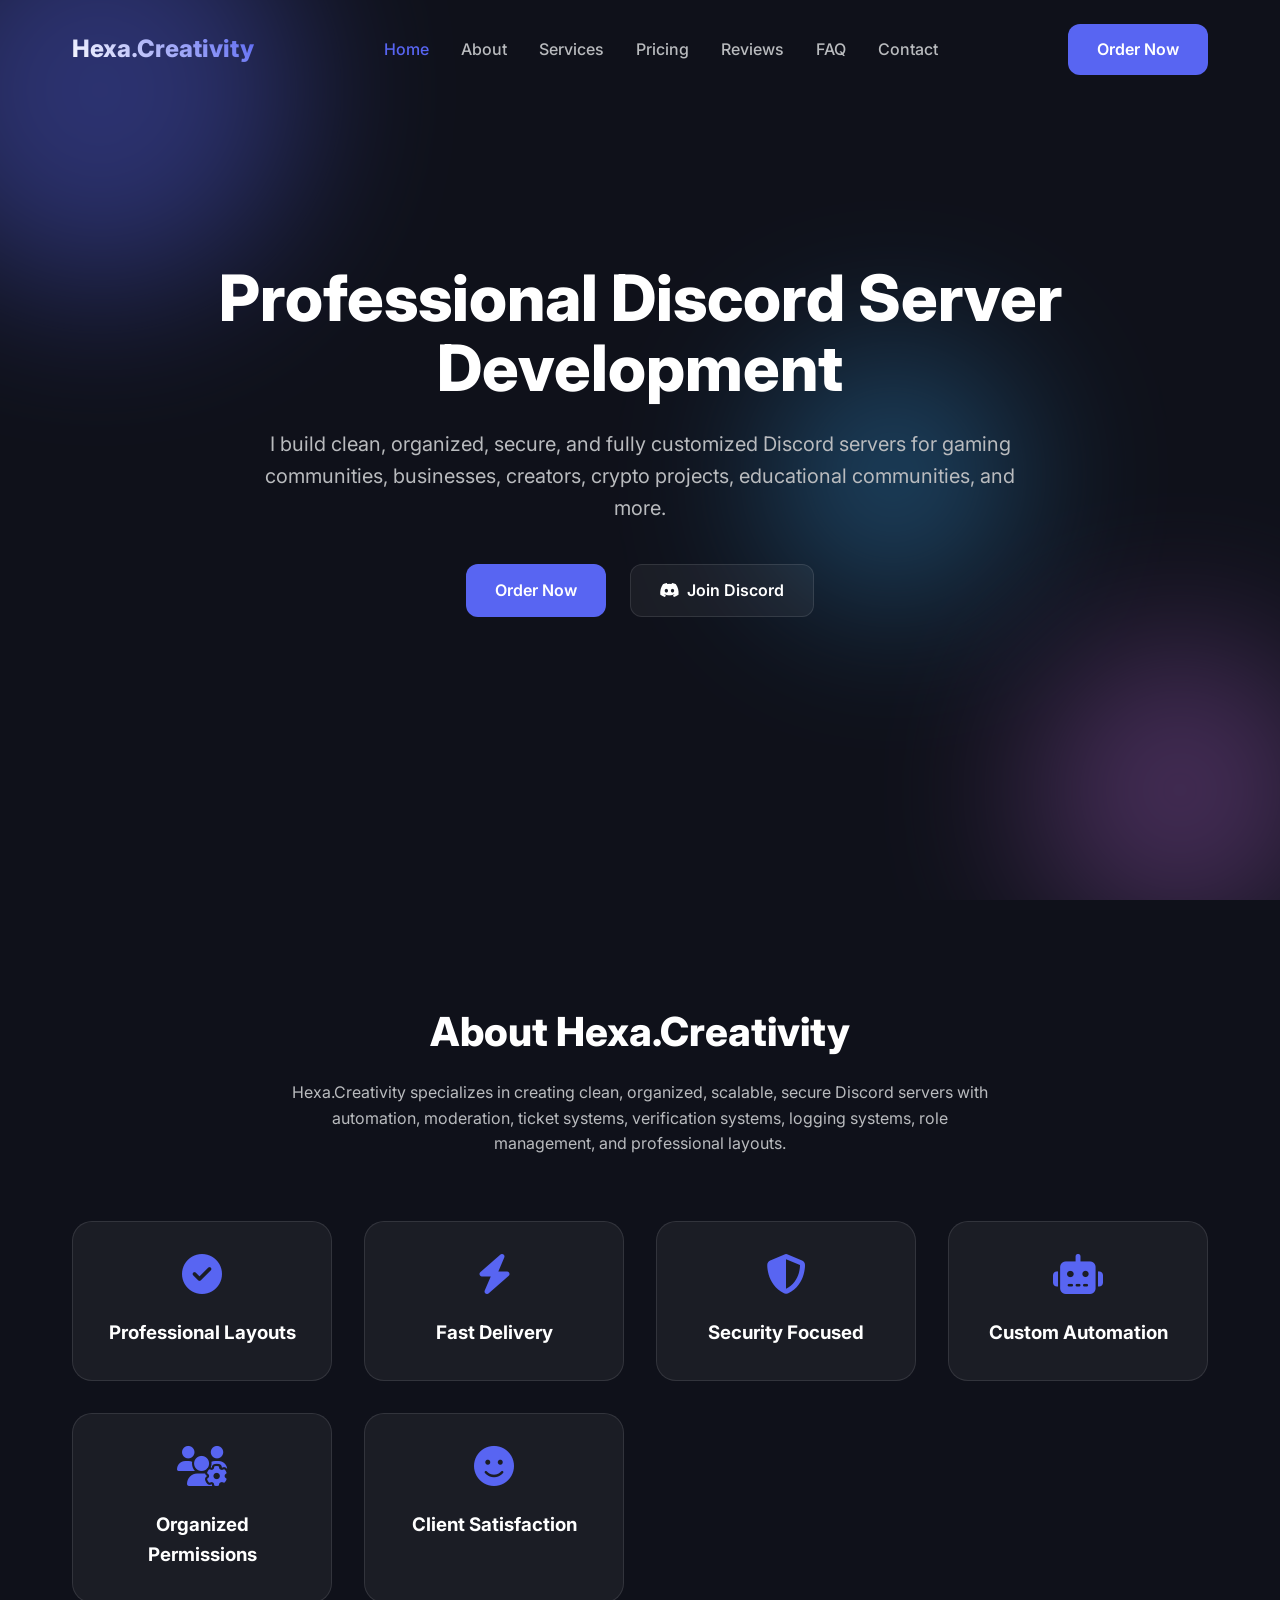
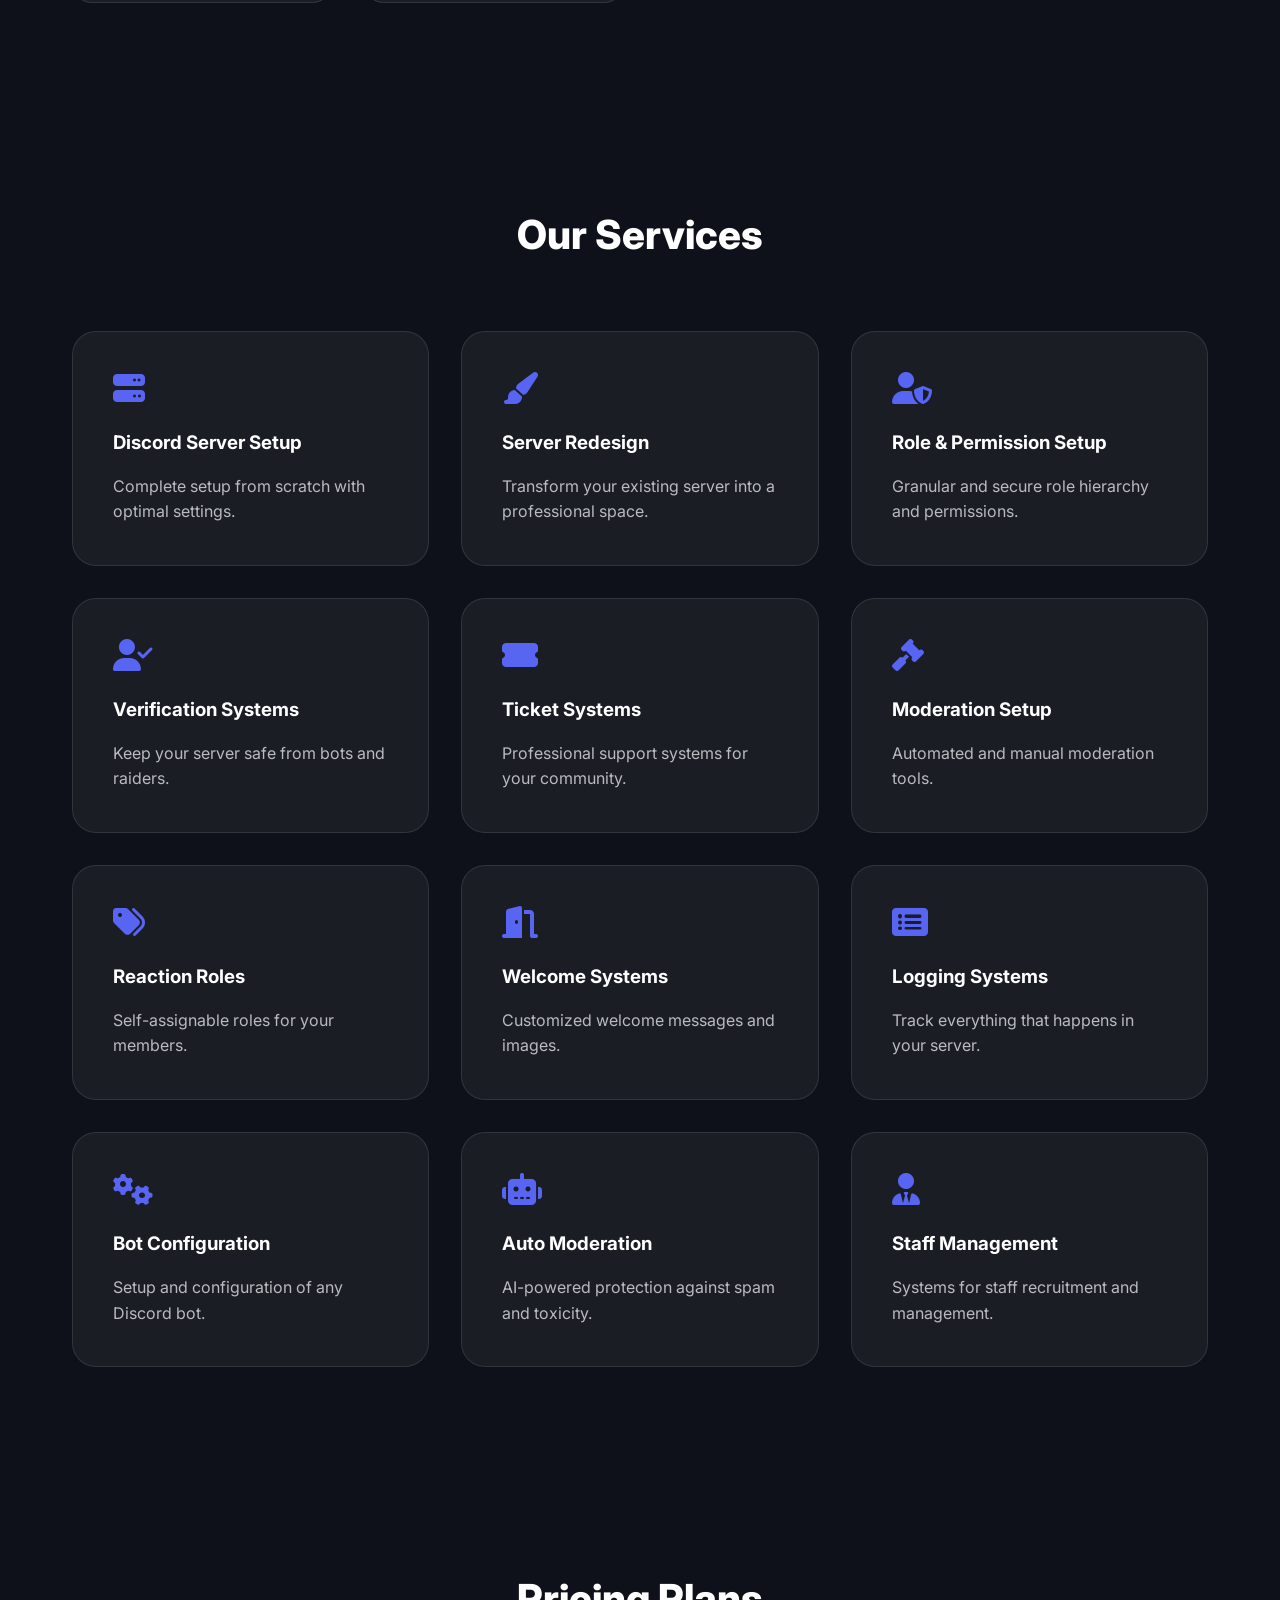
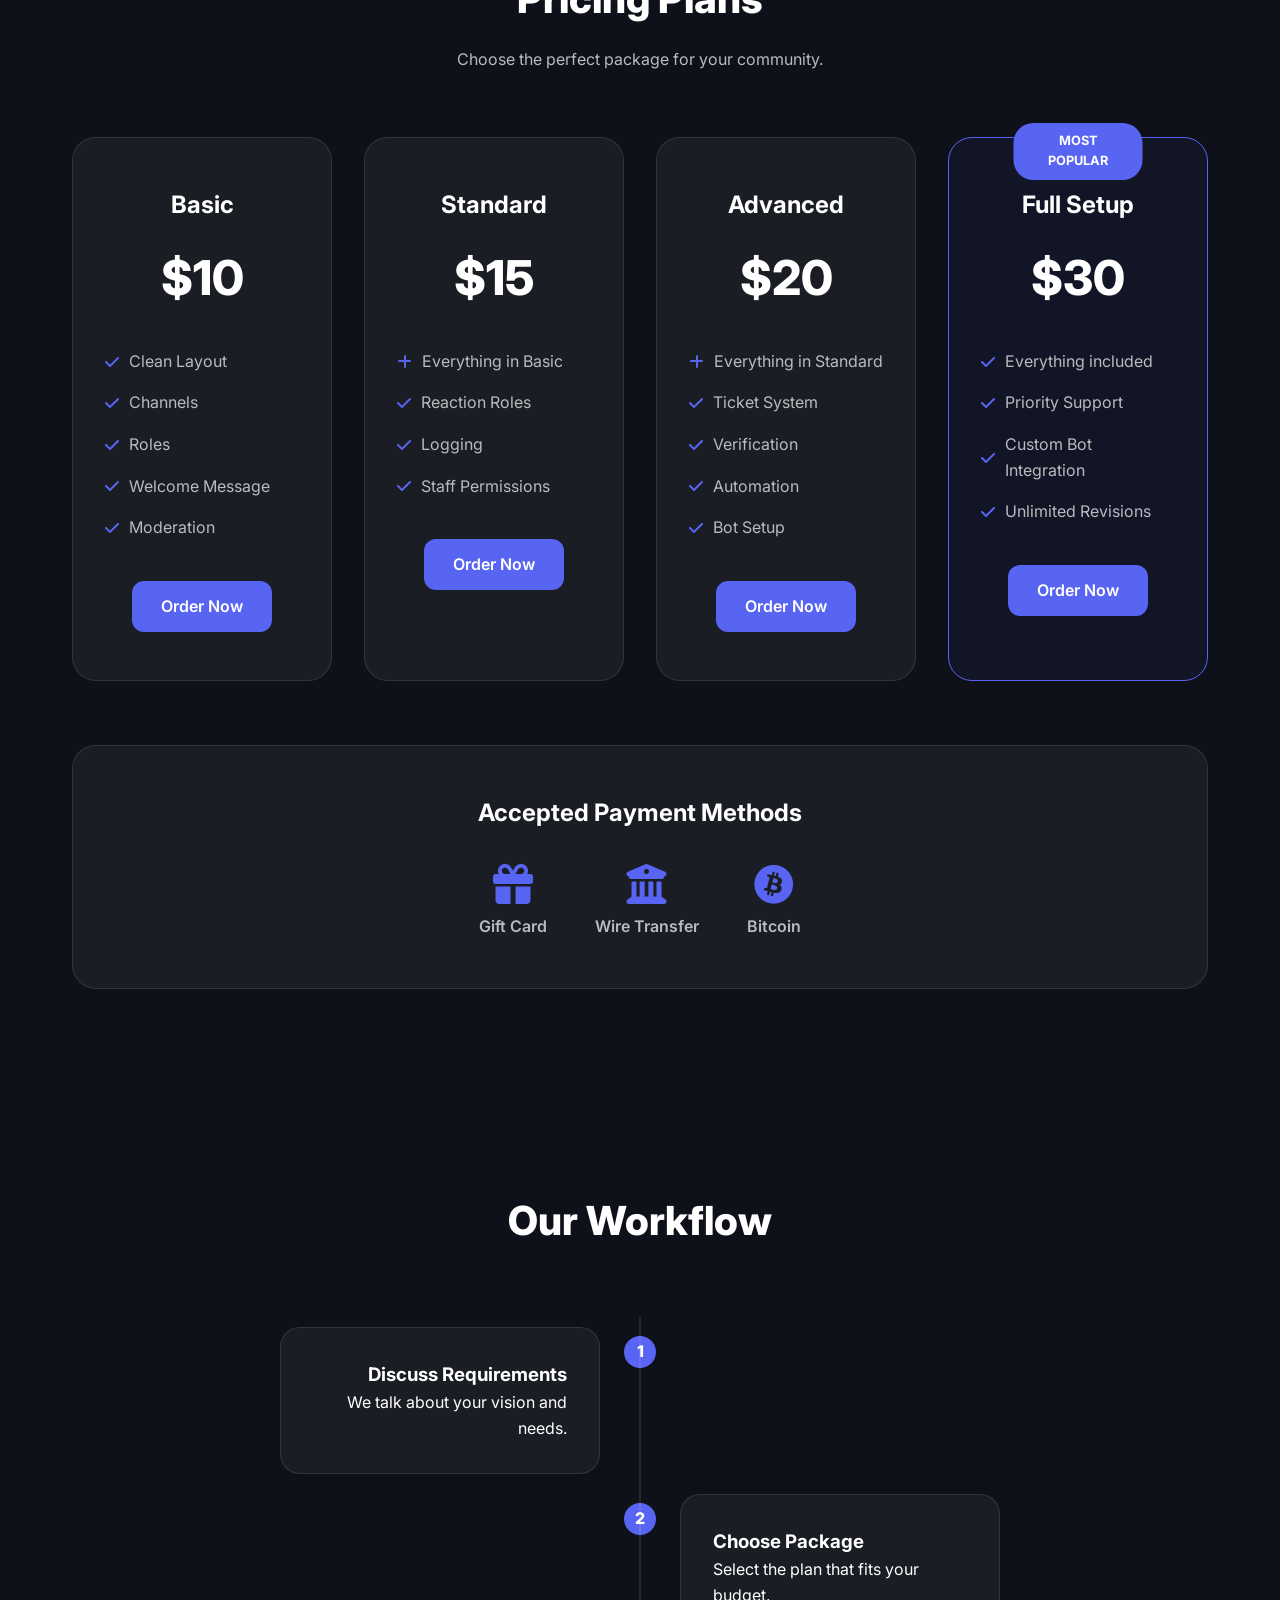
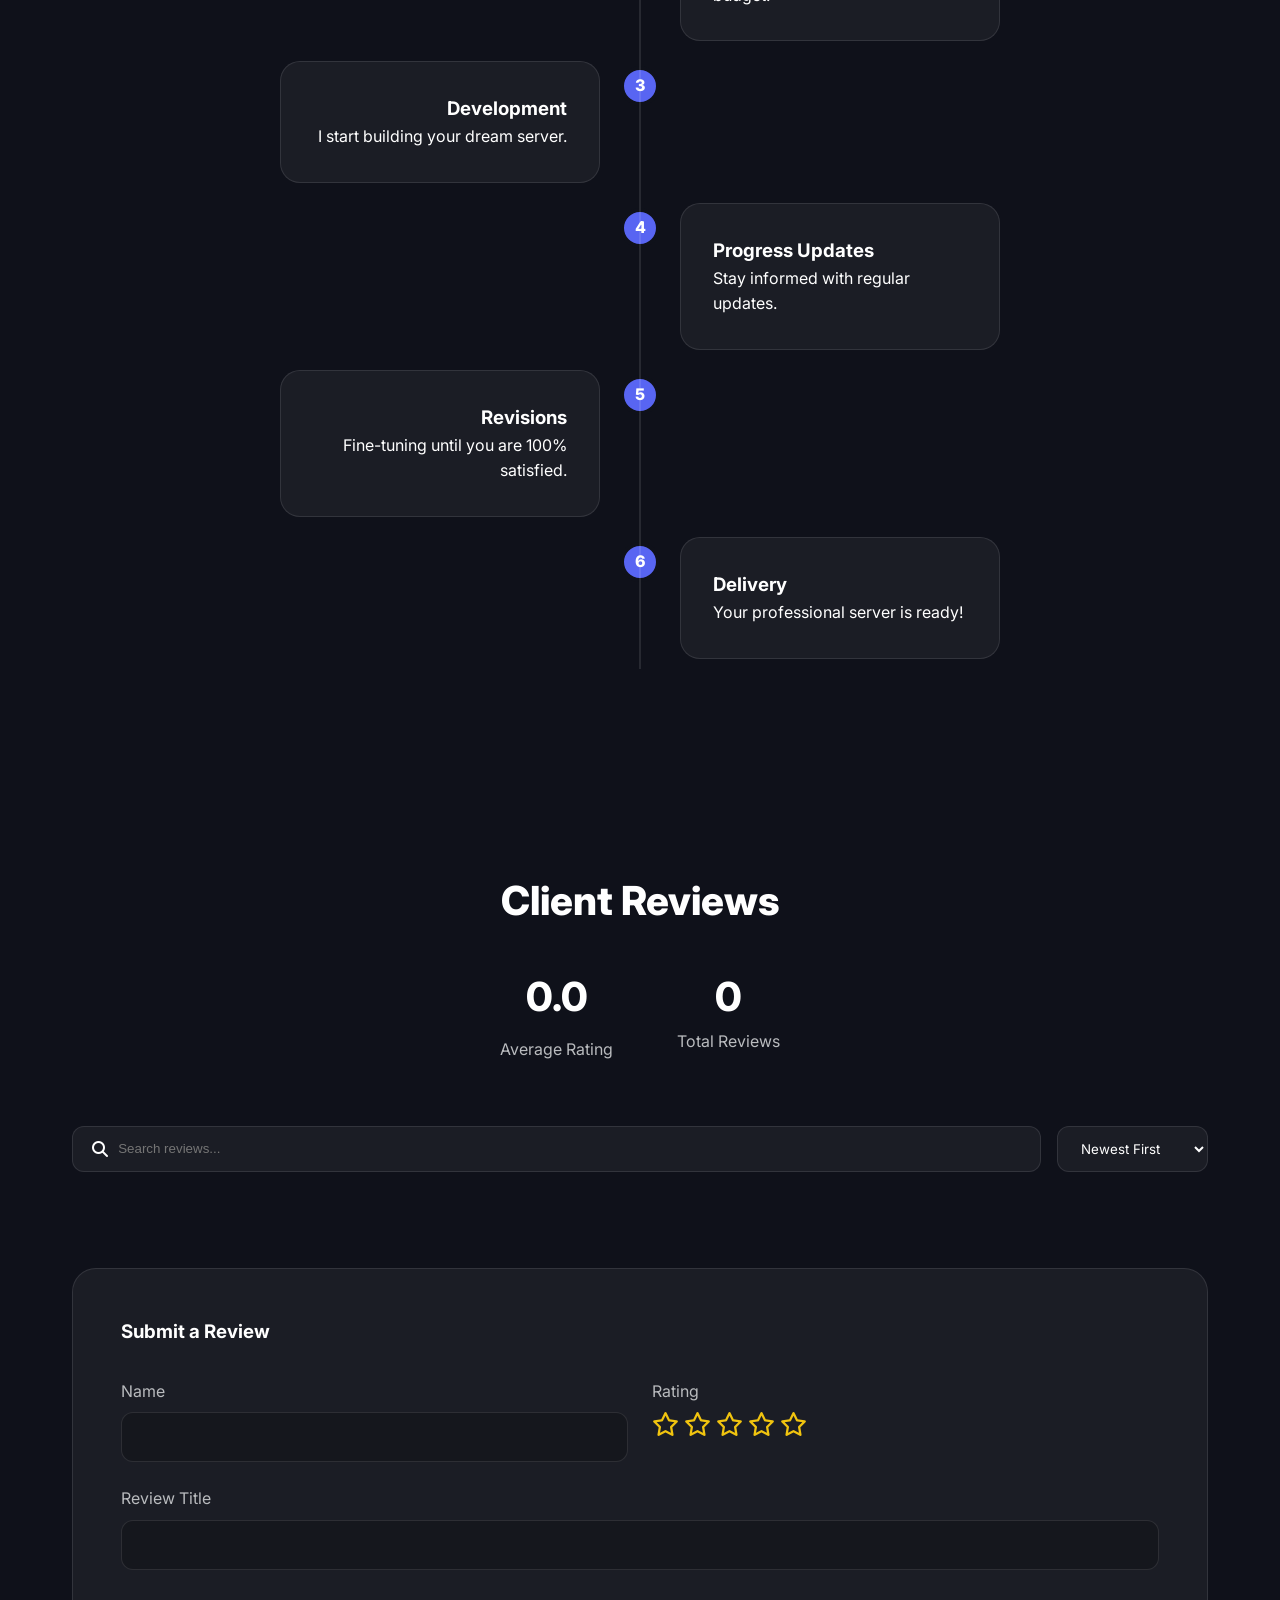
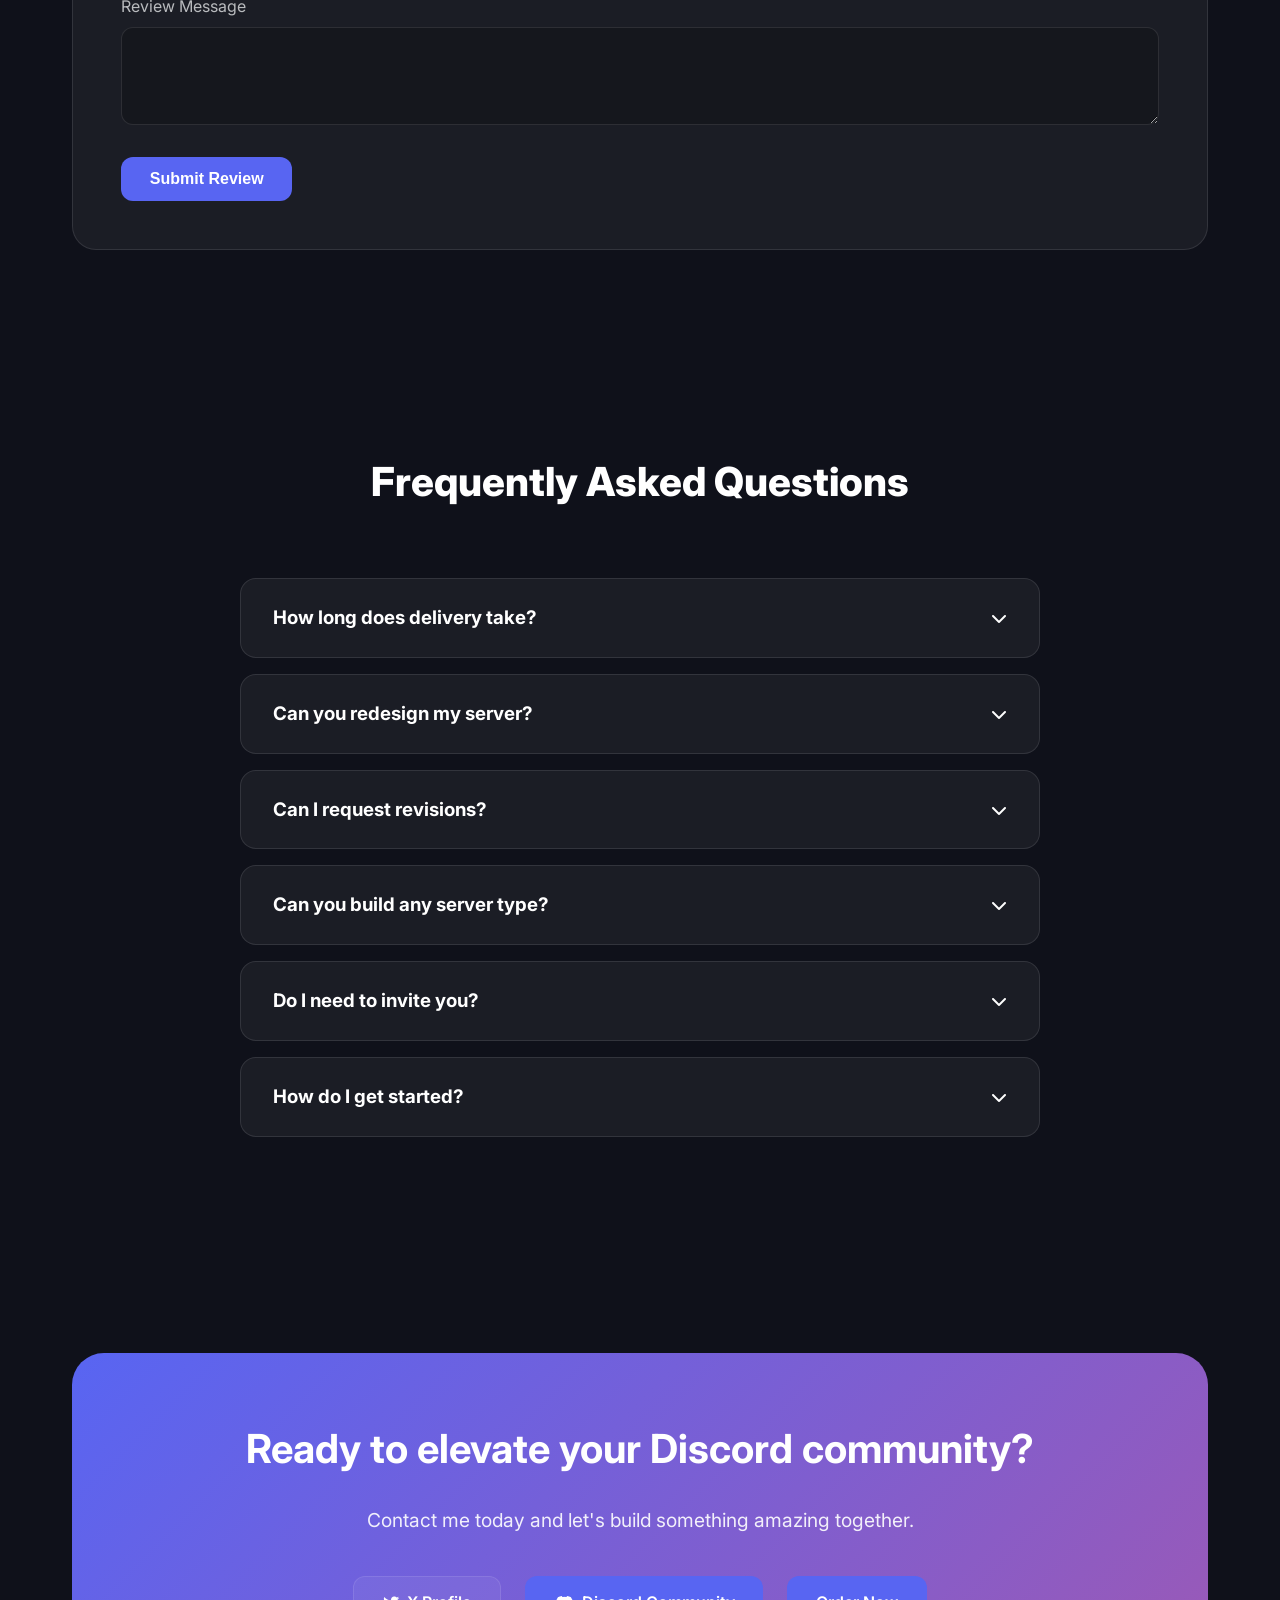
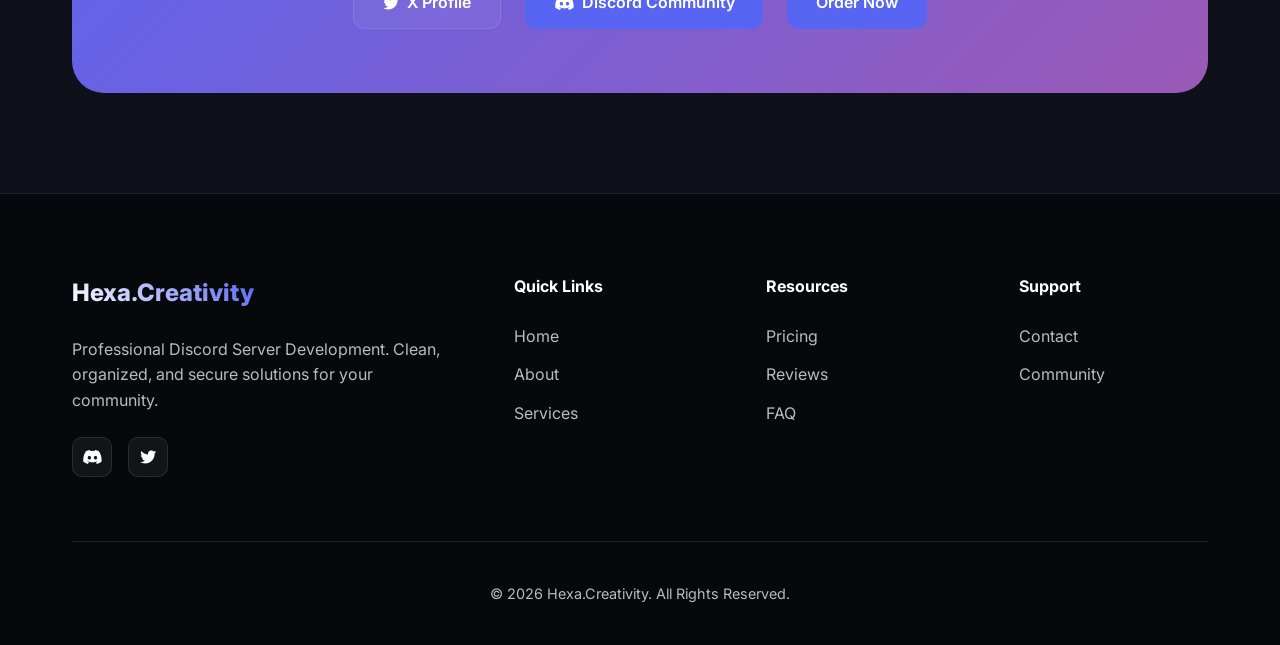
==== commit de2999f3: "Rename index (7).html to index.html" ====
--- a/index.html
+++ b/index.html
@@ -35,7 +35,7 @@
                 <a href="#contact" class="nav-link">Contact</a>
             </div>
             <div class="nav-actions">
-                <a href="#pricing" class="btn btn-primary order-btn">Order Now</a>
+                <a href="https://discord.gg/VbtYQuGeNK" target="_blank" class="btn btn-primary order-btn">Order Now</a>
                 <div class="hamburger" id="hamburger">
                     <span></span>
                     <span></span>
@@ -57,7 +57,7 @@
                 <h1 class="fade-in">Professional Discord Server Development</h1>
                 <p class="fade-in">I build clean, organized, secure, and fully customized Discord servers for gaming communities, businesses, creators, crypto projects, educational communities, and more.</p>
                 <div class="hero-btns fade-in">
-                    <a href="#pricing" class="btn btn-primary">Order Now</a>
+                    <a href="https://discord.gg/VbtYQuGeNK" target="_blank" class="btn btn-primary">Order Now</a>
                     <a href="https://discord.gg/VbtYQuGeNK" target="_blank" class="btn btn-secondary"><i class="fab fa-discord"></i> Join Discord</a>
                 </div>
             </div>
@@ -192,7 +192,7 @@
                         <li><i class="fas fa-check"></i> Welcome Message</li>
                         <li><i class="fas fa-check"></i> Moderation</li>
                     </ul>
-                    <a href="#contact" class="btn btn-primary">Order Now</a>
+                    <a href="https://discord.gg/VbtYQuGeNK" target="_blank" class="btn btn-primary">Order Now</a>
                 </div>
                 <!-- Standard -->
                 <div class="pricing-card fade-in">
@@ -206,7 +206,7 @@
                         <li><i class="fas fa-check"></i> Logging</li>
                         <li><i class="fas fa-check"></i> Staff Permissions</li>
                     </ul>
-                    <a href="#contact" class="btn btn-primary">Order Now</a>
+                    <a href="https://discord.gg/VbtYQuGeNK" target="_blank" class="btn btn-primary">Order Now</a>
                 </div>
                 <!-- Advanced -->
                 <div class="pricing-card fade-in">
@@ -221,7 +221,7 @@
                         <li><i class="fas fa-check"></i> Automation</li>
                         <li><i class="fas fa-check"></i> Bot Setup</li>
                     </ul>
-                    <a href="#contact" class="btn btn-primary">Order Now</a>
+                    <a href="https://discord.gg/VbtYQuGeNK" target="_blank" class="btn btn-primary">Order Now</a>
                 </div>
                 <!-- Full Setup -->
                 <div class="pricing-card popular fade-in">
@@ -236,7 +236,7 @@
                         <li><i class="fas fa-check"></i> Custom Bot Integration</li>
                         <li><i class="fas fa-check"></i> Unlimited Revisions</li>
                     </ul>
-                    <a href="#contact" class="btn btn-primary">Order Now</a>
+                    <a href="https://discord.gg/VbtYQuGeNK" target="_blank" class="btn btn-primary">Order Now</a>
                 </div>
             </div>
             
@@ -463,7 +463,7 @@
                 <div class="contact-btns">
                     <a href="https://x.com/Labost909" target="_blank" class="btn btn-secondary"><i class="fab fa-twitter"></i> X Profile</a>
                     <a href="https://discord.gg/VbtYQuGeNK" target="_blank" class="btn btn-primary"><i class="fab fa-discord"></i> Discord Community</a>
-                    <a href="mailto:contact@hexa.creativity" class="btn btn-secondary">Order Now</a>
+                    <a href="https://discord.gg/VbtYQuGeNK" target="_blank" class="btn btn-primary">Order Now</a>
                 </div>
             </div>
         </div>
--- a/style.css
+++ b/style.css
@@ -1,51 +1,13 @@
-/* ============================================
-   DESIGN SYSTEM & VARIABLES
-   ============================================ */
-
 :root {
-    /* Colors */
-    --color-primary: #5865F2;
-    --color-primary-dark: #4752c4;
-    --color-primary-light: #7c8cff;
-    --color-bg: #0a0e27;
-    --color-bg-secondary: #11152d;
-    --color-bg-tertiary: #1a1f3a;
-    --color-text: #f1f5f9;
-    --color-text-secondary: #cbd5e1;
-    --color-text-muted: #94a3b8;
-    --color-border: rgba(148, 163, 184, 0.1);
-    --color-border-light: rgba(148, 163, 184, 0.05);
-    
-    /* Shadows */
-    --shadow-sm: 0 1px 2px rgba(0, 0, 0, 0.05);
-    --shadow-md: 0 4px 6px rgba(0, 0, 0, 0.1);
-    --shadow-lg: 0 10px 15px rgba(0, 0, 0, 0.1);
-    --shadow-xl: 0 20px 25px rgba(0, 0, 0, 0.15);
-    --shadow-2xl: 0 25px 50px rgba(0, 0, 0, 0.2);
-    
-    /* Spacing */
-    --space-xs: 0.25rem;
-    --space-sm: 0.5rem;
-    --space-md: 1rem;
-    --space-lg: 1.5rem;
-    --space-xl: 2rem;
-    --space-2xl: 3rem;
-    --space-3xl: 4rem;
-    --space-4xl: 6rem;
-    
-    /* Typography */
-    --font-sans: 'Inter', -apple-system, BlinkMacSystemFont, 'Segoe UI', sans-serif;
-    --font-display: 'Sora', -apple-system, BlinkMacSystemFont, 'Segoe UI', sans-serif;
-    
-    /* Transitions */
-    --transition-fast: 150ms cubic-bezier(0.4, 0, 0.2, 1);
-    --transition-base: 300ms cubic-bezier(0.4, 0, 0.2, 1);
-    --transition-slow: 500ms cubic-bezier(0.4, 0, 0.2, 1);
-}
-
-/* ============================================
-   BASE STYLES
-   ============================================ */
+    --primary-color: #5865F2;
+    --primary-hover: #4752C4;
+    --bg-dark: #0f111a;
+    --bg-card: rgba(255, 255, 255, 0.05);
+    --text-main: #ffffff;
+    --text-muted: #b9bbbe;
+    --glass-border: rgba(255, 255, 255, 0.1);
+    --transition: all 0.3s cubic-bezier(0.4, 0, 0.2, 1);
+}
 
 * {
     margin: 0;
@@ -58,1324 +20,790 @@
 }
 
 body {
-    font-family: var(--font-sans);
-    background-color: var(--color-bg);
-    color: var(--color-text);
+    font-family: 'Inter', sans-serif;
+    background-color: var(--bg-dark);
+    color: var(--text-main);
     line-height: 1.6;
     overflow-x: hidden;
-    -webkit-font-smoothing: antialiased;
-    -moz-osx-font-smoothing: grayscale;
-}
-
-h1, h2, h3, h4, h5, h6 {
-    font-family: var(--font-display);
-    font-weight: 700;
-    line-height: 1.2;
-}
-
-a {
-    color: inherit;
-    text-decoration: none;
-    transition: color var(--transition-base);
-}
-
-button {
-    font-family: inherit;
-    cursor: pointer;
-    border: none;
-    background: none;
-}
-
-input, textarea, select {
-    font-family: inherit;
-    color: inherit;
-}
-
-/* ============================================
-   UTILITY CLASSES
-   ============================================ */
+}
 
 .container {
-    max-width: 1280px;
+    max-width: 1200px;
     margin: 0 auto;
-    padding: 0 var(--space-xl);
-}
-
-.section {
-    padding: var(--space-4xl) 0;
-}
-
-.section__header {
-    text-align: center;
-    margin-bottom: var(--space-4xl);
-    max-width: 700px;
-    margin-left: auto;
-    margin-right: auto;
-}
-
-.section__title {
-    font-size: clamp(2rem, 5vw, 3.5rem);
-    margin-bottom: var(--space-md);
-}
-
-.section__subtitle {
-    font-size: 1.1rem;
-    color: var(--color-text-muted);
-    font-weight: 400;
-}
-
-.gradient-text {
-    background: linear-gradient(135deg, var(--color-primary) 0%, #8b5cf6 100%);
-    -webkit-background-clip: text;
-    -webkit-text-fill-color: transparent;
-    background-clip: text;
-}
-
-.badge {
-    display: inline-block;
-    padding: var(--space-sm) var(--space-md);
-    background: rgba(88, 101, 242, 0.1);
-    border: 1px solid rgba(88, 101, 242, 0.2);
-    border-radius: 999px;
-    font-size: 0.875rem;
-    font-weight: 600;
-    color: var(--color-primary);
-}
-
-.badge--sm {
-    padding: var(--space-xs) var(--space-sm);
-    font-size: 0.75rem;
-}
-
-/* ============================================
-   BUTTONS
-   ============================================ */
-
-.btn {
-    display: inline-flex;
-    align-items: center;
-    justify-content: center;
-    gap: var(--space-sm);
-    padding: var(--space-md) var(--space-lg);
-    border-radius: 10px;
-    font-weight: 600;
-    font-size: 1rem;
-    transition: all var(--transition-base);
-    border: 1px solid transparent;
-    position: relative;
-    overflow: hidden;
-}
-
-.btn--primary {
-    background: var(--color-primary);
-    color: white;
-    box-shadow: 0 4px 15px rgba(88, 101, 242, 0.3);
-}
-
-.btn--primary:hover {
-    background: var(--color-primary-dark);
-    transform: translateY(-2px);
-    box-shadow: 0 8px 25px rgba(88, 101, 242, 0.4);
-}
-
-.btn--primary:active {
-    transform: translateY(0);
-}
-
-.btn--secondary {
-    background: rgba(255, 255, 255, 0.05);
-    border-color: var(--color-border);
-    color: var(--color-text);
-}
-
-.btn--secondary:hover {
-    background: rgba(255, 255, 255, 0.1);
-    border-color: var(--color-border);
-    transform: translateY(-2px);
-}
-
-.btn--outline {
-    background: transparent;
-    border-color: var(--color-primary);
-    color: var(--color-primary);
-}
-
-.btn--outline:hover {
-    background: var(--color-primary);
-    color: white;
-}
-
-.btn--ghost {
-    background: transparent;
-    color: var(--color-text);
-    border-color: transparent;
-}
-
-.btn--ghost:hover {
-    color: var(--color-primary);
-}
-
-.btn--sm {
-    padding: var(--space-sm) var(--space-md);
-    font-size: 0.875rem;
-}
-
-.btn--lg {
-    padding: var(--space-lg) var(--space-xl);
-    font-size: 1.1rem;
-}
-
-/* ============================================
-   PRELOADER
-   ============================================ */
-
-.preloader {
-    position: fixed;
-    inset: 0;
-    background: var(--color-bg);
-    display: flex;
-    align-items: center;
-    justify-content: center;
-    z-index: 9999;
-    transition: opacity 0.5s ease, visibility 0.5s ease;
-}
-
-.preloader.hidden {
-    opacity: 0;
-    visibility: hidden;
-}
-
-.preloader__content {
-    text-align: center;
-}
-
-.preloader__logo {
-    font-size: 2.5rem;
-    font-weight: 800;
-    margin-bottom: var(--space-xl);
-    font-family: var(--font-display);
-}
-
-.preloader__logo span {
-    color: var(--color-primary);
-}
-
-.preloader__bar {
-    width: 200px;
-    height: 3px;
-    background: var(--color-border);
-    border-radius: 999px;
-    position: relative;
-    overflow: hidden;
-}
-
-.preloader__bar::after {
-    content: '';
-    position: absolute;
-    left: -50%;
-    top: 0;
-    width: 50%;
-    height: 100%;
-    background: var(--color-primary);
-    animation: preload 1.5s infinite ease-in-out;
-}
-
-@keyframes preload {
-    0% { left: -50%; }
-    100% { left: 100%; }
-}
-
-/* ============================================
-   SCROLL INDICATOR
-   ============================================ */
-
-.scroll-indicator {
+    padding: 0 2rem;
+}
+
+/* Loader */
+.loader-wrapper {
     position: fixed;
     top: 0;
     left: 0;
-    height: 3px;
-    background: var(--color-primary);
+    width: 100%;
+    height: 100%;
+    background: var(--bg-dark);
+    display: flex;
+    justify-content: center;
+    align-items: center;
+    z-index: 9999;
+    transition: opacity 0.5s ease, visibility 0.5s;
+}
+
+.loader {
+    width: 50px;
+    height: 50px;
+    border: 5px solid var(--glass-border);
+    border-top: 5px solid var(--primary-color);
+    border-radius: 50%;
+    animation: spin 1s linear infinite;
+}
+
+@keyframes spin {
+    0% { transform: rotate(0deg); }
+    100% { transform: rotate(360deg); }
+}
+
+/* Progress Bar */
+.progress-container {
+    position: fixed;
+    top: 0;
+    z-index: 1001;
+    width: 100%;
+    height: 4px;
+    background: transparent;
+}
+
+.progress-bar {
+    height: 4px;
+    background: var(--primary-color);
     width: 0%;
-    z-index: 1001;
-    transition: width 100ms linear;
-}
-
-/* ============================================
-   NAVBAR
-   ============================================ */
-
+}
+
+/* Buttons */
+.btn {
+    display: inline-flex;
+    align-items: center;
+    justify-content: center;
+    padding: 0.8rem 1.8rem;
+    border-radius: 12px;
+    font-weight: 600;
+    text-decoration: none;
+    transition: var(--transition);
+    cursor: pointer;
+    border: none;
+    font-size: 1rem;
+    gap: 8px;
+}
+
+.btn-primary {
+    background: var(--primary-color);
+    color: white;
+}
+
+.btn-primary:hover {
+    background: var(--primary-hover);
+    transform: translateY(-2px);
+    box-shadow: 0 10px 20px rgba(88, 101, 242, 0.3);
+}
+
+.btn-secondary {
+    background: var(--bg-card);
+    color: white;
+    border: 1px solid var(--glass-border);
+}
+
+.btn-secondary:hover {
+    background: rgba(255, 255, 255, 0.1);
+    transform: translateY(-2px);
+}
+
+/* Navbar */
 .navbar {
     position: fixed;
     top: 0;
-    left: 0;
-    right: 0;
+    width: 100%;
+    padding: 1.5rem 0;
     z-index: 1000;
-    padding: var(--space-lg) 0;
-    transition: all var(--transition-base);
+    transition: var(--transition);
+    background: transparent;
 }
 
 .navbar.scrolled {
-    background: rgba(10, 14, 39, 0.8);
-    backdrop-filter: blur(12px);
-    border-bottom: 1px solid var(--color-border);
-    padding: var(--space-md) 0;
-    box-shadow: var(--shadow-md);
-}
-
-.navbar__container {
-    display: flex;
-    align-items: center;
+    padding: 1rem 0;
+    background: rgba(15, 17, 26, 0.8);
+    backdrop-filter: blur(10px);
+    border-bottom: 1px solid var(--glass-border);
+}
+
+.navbar .container {
+    display: flex;
     justify-content: space-between;
-    max-width: 1280px;
-    margin: 0 auto;
-    padding: 0 var(--space-xl);
-}
-
-.navbar__logo {
-    font-size: 1.25rem;
+    align-items: center;
+}
+
+.logo {
+    font-size: 1.5rem;
     font-weight: 800;
-    font-family: var(--font-display);
-}
-
-.navbar__logo span {
-    color: var(--color-primary);
-}
-
-.navbar__menu {
-    display: flex;
-    list-style: none;
-    gap: var(--space-2xl);
-    margin: 0 var(--space-2xl);
-}
-
-.navbar__link {
-    font-size: 0.95rem;
+    color: var(--text-main);
+    text-decoration: none;
+    background: linear-gradient(45deg, #fff, var(--primary-color));
+    -webkit-background-clip: text;
+    -webkit-text-fill-color: transparent;
+}
+
+.nav-links {
+    display: flex;
+    gap: 2rem;
+}
+
+.nav-link {
+    color: var(--text-muted);
+    text-decoration: none;
     font-weight: 500;
-    color: var(--color-text-muted);
-    position: relative;
-}
-
-.navbar__link::after {
-    content: '';
-    position: absolute;
-    bottom: -4px;
-    left: 0;
-    width: 0;
-    height: 2px;
-    background: var(--color-primary);
-    transition: width var(--transition-base);
-}
-
-.navbar__link:hover,
-.navbar__link.active {
-    color: var(--color-primary);
-}
-
-.navbar__link:hover::after,
-.navbar__link.active::after {
-    width: 100%;
-}
-
-.navbar__toggle {
+    transition: var(--transition);
+}
+
+.nav-link:hover, .nav-link.active {
+    color: var(--primary-color);
+}
+
+.hamburger {
     display: none;
     flex-direction: column;
     gap: 6px;
-    background: none;
-    border: none;
     cursor: pointer;
 }
 
-.navbar__toggle-line {
-    width: 24px;
-    height: 2px;
-    background: var(--color-text);
-    transition: all var(--transition-base);
-}
-
-.navbar__toggle.active .navbar__toggle-line:nth-child(1) {
-    transform: translateY(8px) rotate(45deg);
-}
-
-.navbar__toggle.active .navbar__toggle-line:nth-child(2) {
-    opacity: 0;
-}
-
-.navbar__toggle.active .navbar__toggle-line:nth-child(3) {
-    transform: translateY(-8px) rotate(-45deg);
-}
-
-/* ============================================
-   HERO SECTION
-   ============================================ */
-
+.hamburger span {
+    width: 30px;
+    height: 3px;
+    background: var(--text-main);
+    border-radius: 3px;
+    transition: var(--transition);
+}
+
+/* Hero Section */
 .hero {
     position: relative;
-    min-height: 100vh;
-    display: flex;
-    align-items: center;
+    height: 100vh;
+    display: flex;
+    align-items: center;
+    justify-content: center;
+    text-align: center;
     padding-top: 80px;
     overflow: hidden;
 }
 
-.hero__background {
+.animated-bg {
     position: absolute;
-    inset: 0;
-    z-index: 0;
-}
-
-.hero__gradient {
+    width: 100%;
+    height: 100%;
+    z-index: -1;
+}
+
+.shape {
     position: absolute;
+    filter: blur(80px);
     border-radius: 50%;
-    filter: blur(100px);
-    opacity: 0.3;
-}
-
-.hero__gradient--1 {
-    width: 500px;
-    height: 500px;
-    background: var(--color-primary);
-    top: -100px;
-    right: -100px;
+    opacity: 0.4;
     animation: float 20s infinite alternate;
 }
 
-.hero__gradient--2 {
-    width: 400px;
-    height: 400px;
-    background: #8b5cf6;
-    bottom: -50px;
-    left: -50px;
-    animation: float 20s infinite alternate;
-    animation-delay: -5s;
-}
-
-.hero__gradient--3 {
-    width: 300px;
-    height: 300px;
-    background: #3b82f6;
-    top: 40%;
-    left: 30%;
-    animation: float 20s infinite alternate;
-    animation-delay: -10s;
-}
+.shape-1 { width: 400px; height: 400px; background: var(--primary-color); top: -100px; left: -100px; }
+.shape-2 { width: 300px; height: 300px; background: #9b59b6; bottom: -50px; right: -50px; animation-delay: -5s; }
+.shape-3 { width: 250px; height: 250px; background: #3498db; top: 40%; left: 60%; animation-delay: -10s; }
 
 @keyframes float {
     0% { transform: translate(0, 0) rotate(0deg); }
-    100% { transform: translate(50px, 50px) rotate(20deg); }
-}
-
-.hero .container {
-    position: relative;
-    z-index: 1;
-}
-
-.hero__content {
+    100% { transform: translate(100px, 50px) rotate(360deg); }
+}
+
+.hero-content h1 {
+    font-size: 4rem;
+    font-weight: 800;
+    margin-bottom: 1.5rem;
+    line-height: 1.1;
+}
+
+.hero-content p {
+    font-size: 1.25rem;
+    color: var(--text-muted);
+    max-width: 800px;
+    margin: 0 auto 2.5rem;
+}
+
+.hero-btns {
+    display: flex;
+    gap: 1.5rem;
+    justify-content: center;
+}
+
+/* Section Common */
+section {
+    padding: 100px 0;
+}
+
+.section-header {
+    text-align: center;
+    margin-bottom: 4rem;
+}
+
+.section-header h2 {
+    font-size: 2.5rem;
+    font-weight: 800;
+    margin-bottom: 1rem;
+}
+
+.section-header p {
+    color: var(--text-muted);
+    max-width: 700px;
+    margin: 0 auto;
+}
+
+/* About Section */
+.feature-grid {
     display: grid;
-    grid-template-columns: 1.2fr 1fr;
-    gap: var(--space-4xl);
-    align-items: center;
-}
-
-.hero__title {
-    font-size: clamp(2.5rem, 6vw, 4.5rem);
-    line-height: 1.1;
-    margin-bottom: var(--space-lg);
-}
-
-.hero__subtitle {
-    font-size: 1.1rem;
-    color: var(--color-text-muted);
-    max-width: 500px;
-    margin-bottom: var(--space-2xl);
-    line-height: 1.8;
-}
-
-.hero__cta {
-    display: flex;
-    gap: var(--space-md);
-}
-
-.hero__visual {
-    perspective: 1000px;
-}
-
-/* ============================================
-   DISCORD CARD
-   ============================================ */
-
-.discord-card {
-    background: #313338;
-    border-radius: 16px;
-    overflow: hidden;
-    box-shadow: var(--shadow-2xl);
-    border: 1px solid rgba(255, 255, 255, 0.05);
-    transform: perspective(1000px) rotateY(-8deg) rotateX(2deg);
-    transition: transform var(--transition-base);
-}
-
-.discord-card:hover {
-    transform: perspective(1000px) rotateY(-2deg) rotateX(0deg);
-}
-
-.discord-card__header {
-    background: #2b2d31;
-    padding: var(--space-md) var(--space-lg);
-    display: flex;
-    align-items: center;
-    gap: var(--space-md);
-}
-
-.discord-card__dots {
-    display: flex;
-    gap: 6px;
-}
-
-.discord-card__dots span {
-    width: 8px;
-    height: 8px;
-    border-radius: 50%;
-    background: #4e5058;
-}
-
-.discord-card__title {
-    font-size: 0.85rem;
-    font-weight: 600;
-    color: #dbdee1;
-}
-
-.discord-card__content {
-    display: grid;
-    grid-template-columns: 150px 1fr;
-    height: 300px;
-}
-
-.discord-card__sidebar {
-    background: #2b2d31;
-    padding: var(--space-md);
-    overflow-y: auto;
-}
-
-.discord-card__category {
-    font-size: 0.7rem;
-    font-weight: 700;
-    color: #949ba4;
-    margin: var(--space-md) 0 var(--space-sm);
-}
-
-.discord-card__channel {
-    padding: var(--space-sm) var(--space-md);
-    border-radius: 6px;
-    font-size: 0.85rem;
-    color: #949ba4;
-    display: flex;
-    align-items: center;
-    gap: var(--space-sm);
-    cursor: pointer;
-    transition: all var(--transition-base);
-}
-
-.discord-card__channel.active {
-    background: #404249;
-    color: white;
-}
-
-.discord-card__chat {
-    background: #313338;
-    padding: var(--space-lg);
-    display: flex;
-    flex-direction: column;
-    justify-content: center;
-}
-
-.discord-card__message {
-    display: flex;
-    gap: var(--space-md);
-}
-
-.discord-card__avatar {
-    width: 40px;
-    height: 40px;
-    border-radius: 50%;
-    background: var(--color-primary);
-    display: flex;
-    align-items: center;
-    justify-content: center;
-    font-weight: 700;
-    font-size: 0.9rem;
-    flex-shrink: 0;
-}
-
-.discord-card__author {
-    font-weight: 600;
-    font-size: 0.9rem;
-    margin-bottom: var(--space-sm);
-}
-
-.discord-card__text {
-    font-size: 0.9rem;
-    color: #dbdee1;
-}
-
-/* ============================================
-   FEATURES GRID
-   ============================================ */
-
-.features-grid {
-    display: grid;
-    grid-template-columns: repeat(auto-fit, minmax(300px, 1fr));
-    gap: var(--space-2xl);
-}
-
-.feature {
-    padding: var(--space-2xl);
-    background: linear-gradient(135deg, rgba(255, 255, 255, 0.02) 0%, rgba(255, 255, 255, 0.01) 100%);
-    border: 1px solid var(--color-border);
-    border-radius: 16px;
-    transition: all var(--transition-base);
-}
-
-.feature:hover {
-    background: linear-gradient(135deg, rgba(88, 101, 242, 0.05) 0%, rgba(255, 255, 255, 0.02) 100%);
-    border-color: var(--color-primary);
-    transform: translateY(-4px);
-}
-
-.feature__icon {
-    width: 48px;
-    height: 48px;
-    background: rgba(88, 101, 242, 0.1);
-    border-radius: 12px;
-    display: flex;
-    align-items: center;
-    justify-content: center;
-    font-size: 1.5rem;
-    color: var(--color-primary);
-    margin-bottom: var(--space-lg);
-}
-
-.feature__title {
-    font-size: 1.1rem;
-    margin-bottom: var(--space-md);
-}
-
-.feature__text {
-    color: var(--color-text-muted);
-    font-size: 0.95rem;
-    line-height: 1.6;
-}
-
-/* ============================================
-   SERVICES GRID
-   ============================================ */
-
+    grid-template-columns: repeat(auto-fit, minmax(250px, 1fr));
+    gap: 2rem;
+}
+
+.feature-card {
+    background: var(--bg-card);
+    border: 1px solid var(--glass-border);
+    padding: 2rem;
+    border-radius: 20px;
+    text-align: center;
+    transition: var(--transition);
+}
+
+.feature-card:hover {
+    background: rgba(255, 255, 255, 0.08);
+    transform: translateY(-10px);
+    border-color: var(--primary-color);
+}
+
+.feature-card i {
+    font-size: 2.5rem;
+    color: var(--primary-color);
+    margin-bottom: 1.5rem;
+}
+
+/* Services Section */
 .services-grid {
     display: grid;
     grid-template-columns: repeat(auto-fit, minmax(280px, 1fr));
-    gap: var(--space-2xl);
+    gap: 2rem;
 }
 
 .service-card {
-    padding: var(--space-2xl);
-    background: linear-gradient(135deg, rgba(255, 255, 255, 0.02) 0%, rgba(255, 255, 255, 0.01) 100%);
-    border: 1px solid var(--color-border);
-    border-radius: 16px;
-    transition: all var(--transition-base);
+    background: var(--bg-card);
+    border: 1px solid var(--glass-border);
+    padding: 2.5rem;
+    border-radius: 24px;
+    transition: var(--transition);
 }
 
 .service-card:hover {
-    background: linear-gradient(135deg, rgba(88, 101, 242, 0.08) 0%, rgba(255, 255, 255, 0.02) 100%);
-    border-color: var(--color-primary);
-    transform: translateY(-8px);
-    box-shadow: 0 20px 40px rgba(0, 0, 0, 0.3);
+    background: rgba(255, 255, 255, 0.08);
+    transform: translateY(-10px);
+    border-color: var(--primary-color);
 }
 
 .service-card i {
-    font-size: 2.5rem;
-    color: var(--color-primary);
-    margin-bottom: var(--space-lg);
-    display: block;
+    font-size: 2rem;
+    color: var(--primary-color);
+    margin-bottom: 1.5rem;
 }
 
 .service-card h3 {
-    font-size: 1.1rem;
-    margin-bottom: var(--space-md);
+    margin-bottom: 1rem;
 }
 
 .service-card p {
-    color: var(--color-text-muted);
-    font-size: 0.95rem;
-    line-height: 1.6;
-}
-
-/* ============================================
-   PRICING
-   ============================================ */
-
+    color: var(--text-muted);
+}
+
+/* Pricing Section */
 .pricing-grid {
     display: grid;
     grid-template-columns: repeat(auto-fit, minmax(260px, 1fr));
-    gap: var(--space-2xl);
+    gap: 2rem;
+    margin-bottom: 4rem;
 }
 
 .pricing-card {
-    padding: var(--space-2xl);
-    background: linear-gradient(135deg, rgba(255, 255, 255, 0.02) 0%, rgba(255, 255, 255, 0.01) 100%);
-    border: 1px solid var(--color-border);
-    border-radius: 16px;
+    background: var(--bg-card);
+    border: 1px solid var(--glass-border);
+    padding: 3rem 2rem;
+    border-radius: 24px;
+    text-align: center;
     position: relative;
-    transition: all var(--transition-base);
-    display: flex;
-    flex-direction: column;
-}
-
-.pricing-card--featured {
-    border-color: var(--color-primary);
-    background: linear-gradient(135deg, rgba(88, 101, 242, 0.08) 0%, rgba(255, 255, 255, 0.02) 100%);
+    transition: var(--transition);
+}
+
+.pricing-card.popular {
+    border-color: var(--primary-color);
     transform: scale(1.05);
-    box-shadow: 0 20px 40px rgba(88, 101, 242, 0.2);
-}
-
-.pricing-card__badge {
+    background: rgba(88, 101, 242, 0.05);
+}
+
+.popular-tag {
     position: absolute;
-    top: -12px;
+    top: -15px;
     left: 50%;
     transform: translateX(-50%);
-    background: var(--color-primary);
+    background: var(--primary-color);
     color: white;
-    padding: var(--space-sm) var(--space-md);
-    border-radius: 999px;
-    font-size: 0.75rem;
+    padding: 0.5rem 1.5rem;
+    border-radius: 20px;
+    font-size: 0.8rem;
     font-weight: 700;
 }
 
-.pricing-card__header {
-    margin-bottom: var(--space-2xl);
-}
-
-.pricing-card__header h3 {
-    font-size: 1.3rem;
-    margin-bottom: var(--space-md);
-}
-
-.pricing-card__price {
+.price-header h3 {
+    font-size: 1.5rem;
+    margin-bottom: 1rem;
+}
+
+.price {
+    font-size: 3rem;
+    font-weight: 800;
+    margin-bottom: 2rem;
+}
+
+.price-features {
+    list-style: none;
+    margin-bottom: 2.5rem;
+    text-align: left;
+}
+
+.price-features li {
+    margin-bottom: 1rem;
+    color: var(--text-muted);
+    display: flex;
+    align-items: center;
+    gap: 10px;
+}
+
+.price-features i {
+    color: var(--primary-color);
+}
+
+.payment-methods {
+    text-align: center;
+    margin-top: 4rem;
+    padding: 3rem;
+    background: var(--bg-card);
+    border-radius: 24px;
+    border: 1px solid var(--glass-border);
+}
+
+.payment-methods h3 {
+    margin-bottom: 2rem;
+    font-size: 1.5rem;
+}
+
+.payment-icons {
+    display: flex;
+    justify-content: center;
+    gap: 3rem;
+    flex-wrap: wrap;
+}
+
+.payment-item {
+    display: flex;
+    flex-direction: column;
+    align-items: center;
+    gap: 10px;
+}
+
+.payment-item i {
+    font-size: 2.5rem;
+    color: var(--primary-color);
+}
+
+.payment-item span {
+    font-weight: 600;
+    color: var(--text-muted);
+}
+
+/* Workflow Section */
+.timeline {
+    position: relative;
+    max-width: 800px;
+    margin: 0 auto;
+}
+
+.timeline::after {
+    content: '';
+    position: absolute;
+    width: 2px;
+    background: var(--glass-border);
+    top: 0;
+    bottom: 0;
+    left: 50%;
+    margin-left: -1px;
+}
+
+.timeline-item {
+    padding: 10px 40px;
+    position: relative;
+    background: inherit;
+    width: 50%;
+}
+
+.timeline-item:nth-child(odd) { left: 0; text-align: right; }
+.timeline-item:nth-child(even) { left: 50%; }
+
+.timeline-number {
+    position: absolute;
+    width: 40px;
+    height: 40px;
+    right: -20px;
+    background: var(--primary-color);
+    border: 4px solid var(--bg-dark);
+    top: 15px;
+    border-radius: 50%;
+    z-index: 1;
+    display: flex;
+    align-items: center;
+    justify-content: center;
+    font-weight: 800;
+}
+
+.timeline-item:nth-child(even) .timeline-number { left: -20px; }
+
+.timeline-content {
+    padding: 2rem;
+    background: var(--bg-card);
+    border: 1px solid var(--glass-border);
+    border-radius: 20px;
+}
+
+/* Reviews Section */
+.stats {
+    display: flex;
+    justify-content: center;
+    gap: 4rem;
+    margin-top: 2rem;
+}
+
+.stat-item {
+    text-align: center;
+}
+
+.stat-value {
     font-size: 2.5rem;
     font-weight: 800;
 }
 
-.pricing-card__features {
-    list-style: none;
-    margin-bottom: var(--space-2xl);
-    flex-grow: 1;
-}
-
-.pricing-card__features li {
-    padding: var(--space-md) 0;
-    color: var(--color-text-muted);
-    font-size: 0.95rem;
-    display: flex;
-    align-items: center;
-    gap: var(--space-md);
-}
-
-.pricing-card__features i {
-    color: var(--color-primary);
-    font-size: 0.9rem;
-}
-
-/* ============================================
-   PAYMENT METHODS
-   ============================================ */
-
-.payment-grid {
+.stat-stars {
+    color: #f1c40f;
+    margin: 0.5rem 0;
+}
+
+.stat-label {
+    color: var(--text-muted);
+}
+
+.review-controls {
+    display: flex;
+    justify-content: space-between;
+    gap: 1rem;
+    margin-bottom: 2rem;
+}
+
+.search-box, .sort-box select {
+    background: var(--bg-card);
+    border: 1px solid var(--glass-border);
+    padding: 0.8rem 1.2rem;
+    border-radius: 12px;
+    color: white;
+    font-family: inherit;
+}
+
+.search-box {
+    display: flex;
+    align-items: center;
+    gap: 10px;
+    flex: 1;
+}
+
+.search-box input {
+    background: transparent;
+    border: none;
+    color: white;
+    width: 100%;
+    outline: none;
+}
+
+.review-grid {
     display: grid;
-    grid-template-columns: repeat(auto-fit, minmax(280px, 1fr));
-    gap: var(--space-2xl);
-}
-
-.payment-method {
-    padding: var(--space-2xl);
-    background: linear-gradient(135deg, rgba(255, 255, 255, 0.02) 0%, rgba(255, 255, 255, 0.01) 100%);
-    border: 1px solid var(--color-border);
-    border-radius: 16px;
-    text-align: center;
-    transition: all var(--transition-base);
-}
-
-.payment-method:hover {
-    background: linear-gradient(135deg, rgba(88, 101, 242, 0.08) 0%, rgba(255, 255, 255, 0.02) 100%);
-    border-color: var(--color-primary);
-    transform: translateY(-8px);
-}
-
-.payment-method i {
-    font-size: 3rem;
-    color: var(--color-primary);
-    margin-bottom: var(--space-lg);
-    display: block;
-}
-
-.payment-method h3 {
-    font-size: 1.1rem;
-    margin-bottom: var(--space-md);
-}
-
-.payment-method p {
-    color: var(--color-text-muted);
-    font-size: 0.95rem;
-}
-
-/* ============================================
-   REVIEWS
-   ============================================ */
-
-.reviews-stats {
-    display: flex;
-    justify-content: center;
-    gap: var(--space-4xl);
-    margin-bottom: var(--space-4xl);
-    text-align: center;
-}
-
-.stat {
-    flex: 1;
-    max-width: 200px;
-}
-
-.stat__value {
-    font-size: 2.5rem;
-    font-weight: 800;
-    margin-bottom: var(--space-md);
-}
-
-.stat__label {
-    color: var(--color-text-muted);
-    font-size: 0.95rem;
-    margin-bottom: var(--space-md);
-}
-
-.stat__stars {
-    color: #fbbf24;
-}
-
-.reviews-controls {
+    grid-template-columns: repeat(auto-fit, minmax(300px, 1fr));
+    gap: 2rem;
+    margin-bottom: 3rem;
+}
+
+.review-card {
+    background: var(--bg-card);
+    border: 1px solid var(--glass-border);
+    padding: 2rem;
+    border-radius: 20px;
+    position: relative;
+    animation: fadeIn 0.5s ease forwards;
+}
+
+.review-card-header {
     display: flex;
     justify-content: space-between;
-    gap: var(--space-lg);
-    margin-bottom: var(--space-2xl);
-}
-
-.search-input {
-    flex-grow: 1;
-    position: relative;
-}
-
-.search-input i {
-    position: absolute;
-    left: var(--space-md);
-    top: 50%;
-    transform: translateY(-50%);
-    color: var(--color-text-muted);
-}
-
-.search-input input,
-.reviews-controls select {
+    margin-bottom: 1rem;
+}
+
+.rev-user-info h4 { margin-bottom: 4px; }
+.rev-stars { color: #f1c40f; font-size: 0.9rem; }
+.rev-date { color: var(--text-muted); font-size: 0.8rem; }
+
+.review-card h5 { font-size: 1.1rem; margin-bottom: 0.5rem; }
+.review-card p { color: var(--text-muted); font-size: 0.95rem; }
+
+.review-actions {
+    margin-top: 1.5rem;
+    display: flex;
+    gap: 10px;
+    justify-content: flex-end;
+}
+
+.rev-btn {
+    padding: 5px 10px;
+    font-size: 0.8rem;
+    border-radius: 6px;
+}
+
+.submit-review {
+    background: var(--bg-card);
+    border: 1px solid var(--glass-border);
+    padding: 3rem;
+    border-radius: 24px;
+    margin-top: 4rem;
+}
+
+.submit-review h3 { margin-bottom: 2rem; }
+
+.form-group { margin-bottom: 1.5rem; }
+.form-group label { display: block; margin-bottom: 0.5rem; color: var(--text-muted); }
+.form-group input, .form-group textarea {
     width: 100%;
-    background: rgba(255, 255, 255, 0.02);
-    border: 1px solid var(--color-border);
-    color: var(--color-text);
-    padding: var(--space-md) var(--space-lg) var(--space-md) var(--space-xl);
-    border-radius: 10px;
-    font-size: 0.95rem;
-    transition: all var(--transition-base);
-}
-
-.search-input input:focus,
-.reviews-controls select:focus {
-    outline: none;
-    border-color: var(--color-primary);
-    background: rgba(88, 101, 242, 0.05);
-}
-
-.reviews-controls select {
-    min-width: 180px;
-    padding-left: var(--space-lg);
-    cursor: pointer;
-}
-
-.reviews-grid {
-    display: grid;
-    grid-template-columns: repeat(auto-fill, minmax(340px, 1fr));
-    gap: var(--space-2xl);
-    margin-bottom: var(--space-2xl);
-}
-
-.review-card {
-    padding: var(--space-2xl);
-    background: linear-gradient(135deg, rgba(255, 255, 255, 0.02) 0%, rgba(255, 255, 255, 0.01) 100%);
-    border: 1px solid var(--color-border);
-    border-radius: 16px;
-    transition: all var(--transition-base);
-}
-
-.review-card:hover {
-    border-color: var(--color-primary);
-    background: linear-gradient(135deg, rgba(88, 101, 242, 0.05) 0%, rgba(255, 255, 255, 0.02) 100%);
-}
-
-.review-card-header {
-    display: flex;
-    justify-content: space-between;
-    align-items: flex-start;
-    margin-bottom: var(--space-lg);
-}
-
-.reviewer-info h4 {
-    font-size: 1rem;
-    margin-bottom: var(--space-sm);
-}
-
-.review-date {
-    font-size: 0.8rem;
-    color: var(--color-text-muted);
-}
-
-.review-card h5 {
-    font-size: 1rem;
-    margin-bottom: var(--space-md);
-}
-
-.review-card p {
-    color: var(--color-text-muted);
-    font-size: 0.95rem;
-    line-height: 1.6;
-}
-
-.stars {
-    color: #fbbf24;
-    font-size: 0.9rem;
-}
-
-.load-more {
-    text-align: center;
-}
-
-/* ============================================
-   REVIEW FORM
-   ============================================ */
-
-.review-form-wrapper {
-    background: linear-gradient(135deg, rgba(255, 255, 255, 0.02) 0%, rgba(255, 255, 255, 0.01) 100%);
-    border: 1px solid var(--color-border);
-    padding: var(--space-2xl);
-    border-radius: 16px;
-    max-width: 800px;
-    margin: 0 auto;
-}
-
-.review-form__title {
-    text-align: center;
-    margin-bottom: var(--space-2xl);
-    font-size: 1.5rem;
+    padding: 1rem;
+    background: rgba(0,0,0,0.2);
+    border: 1px solid var(--glass-border);
+    border-radius: 12px;
+    color: white;
+    font-family: inherit;
 }
 
 .form-row {
     display: grid;
     grid-template-columns: 1fr 1fr;
-    gap: var(--space-lg);
-    margin-bottom: var(--space-lg);
-}
-
-.form-group {
-    margin-bottom: var(--space-lg);
-}
-
-.form-group label {
-    display: block;
-    margin-bottom: var(--space-md);
-    font-weight: 500;
-    font-size: 0.95rem;
-}
-
-.form-group input,
-.form-group textarea {
-    width: 100%;
-    background: rgba(255, 255, 255, 0.02);
-    border: 1px solid var(--color-border);
-    color: var(--color-text);
-    padding: var(--space-md) var(--space-lg);
-    border-radius: 10px;
-    font-size: 0.95rem;
-    transition: all var(--transition-base);
-}
-
-.form-group input:focus,
-.form-group textarea:focus {
-    outline: none;
-    border-color: var(--color-primary);
-    background: rgba(88, 101, 242, 0.05);
-}
-
-.form-group textarea {
-    resize: none;
-}
-
-.star-input {
-    display: flex;
-    gap: var(--space-md);
+    gap: 1.5rem;
+}
+
+.star-rating {
+    display: flex;
+    gap: 5px;
     font-size: 1.5rem;
-    color: #fbbf24;
+    color: #f1c40f;
     cursor: pointer;
 }
 
-.star-input i {
-    transition: all var(--transition-base);
-}
-
-.star-input i:hover,
-.star-input i.active {
-    transform: scale(1.2);
-}
-
-/* ============================================
-   ACCORDION
-   ============================================ */
-
+.load-more-container {
+    text-align: center;
+}
+
+/* FAQ Section */
 .accordion {
     max-width: 800px;
     margin: 0 auto;
 }
 
 .accordion-item {
-    margin-bottom: var(--space-lg);
-    background: linear-gradient(135deg, rgba(255, 255, 255, 0.02) 0%, rgba(255, 255, 255, 0.01) 100%);
-    border: 1px solid var(--color-border);
-    border-radius: 12px;
+    background: var(--bg-card);
+    border: 1px solid var(--glass-border);
+    border-radius: 16px;
+    margin-bottom: 1rem;
     overflow: hidden;
-    transition: all var(--transition-base);
-}
-
-.accordion-item:hover {
-    border-color: var(--color-primary);
 }
 
 .accordion-header {
-    width: 100%;
-    padding: var(--space-lg);
+    padding: 1.5rem 2rem;
     display: flex;
     justify-content: space-between;
     align-items: center;
-    background: none;
-    border: none;
     cursor: pointer;
-    transition: all var(--transition-base);
-    text-align: left;
-}
-
-.accordion-header:hover {
-    background: rgba(88, 101, 242, 0.05);
-}
-
-.accordion-header span {
-    font-size: 1rem;
-    font-weight: 600;
-}
-
-.accordion-header i {
-    transition: transform var(--transition-base);
-}
-
-.accordion-item[open] .accordion-header i {
-    transform: rotate(180deg);
-}
+    transition: var(--transition);
+}
+
+.accordion-header:hover { background: rgba(255,255,255,0.08); }
 
 .accordion-content {
-    padding: 0 var(--space-lg) var(--space-lg);
-    color: var(--color-text-muted);
-    line-height: 1.8;
-}
-
-/* ============================================
-   CTA SECTION
-   ============================================ */
-
-.cta {
-    background: linear-gradient(135deg, var(--color-primary) 0%, #8b5cf6 100%);
-    position: relative;
+    max-height: 0;
     overflow: hidden;
-}
-
-.cta::before {
-    content: '';
-    position: absolute;
-    inset: 0;
-    background: url("data:image/svg+xml,%3Csvg width='100' height='100' viewBox='0 0 100 100' xmlns='http://www.w3.org/2000/svg'%3E%3Cpath d='M11 18c3.866 0 7-3.134 7-7s-3.134-7-7-7-7 3.134-7 7 3.134 7 7 7zm48 25c3.866 0 7-3.134 7-7s-3.134-7-7-7-7 3.134-7 7 3.134 7 7 7zm-43-7c1.657 0 3-1.343 3-3s-1.343-3-3-3-3 1.343-3 3 1.343 3 3 3zm63 31c1.657 0 3-1.343 3-3s-1.343-3-3-3-3 1.343-3 3 1.343 3 3 3zM34 90c1.657 0 3-1.343 3-3s-1.343-3-3-3-3 1.343-3 3 1.343 3 3 3zm56-76c1.105 0 2-.895 2-2s-.895-2-2-2-2 .895-2 2 .895 2 2 2zM12 86c1.105 0 2-.895 2-2s-.895-2-2-2-2 .895-2 2 .895 2 2 2zm66-3c1.105 0 2-.895 2-2s-.895-2-2-2-2 .895-2 2 .895 2 2 2zm-46-45c1.105 0 2-.895 2-2s-.895-2-2-2-2 .895-2 2 .895 2 2 2zm54 0c1.105 0 2-.895 2-2s-.895-2-2-2-2 .895-2 2 .895 2 2 2zM58 80c1.105 0 2-.895 2-2s-.895-2-2-2-2 .895-2 2 .895 2 2 2zm9-56c1.105 0 2-.895 2-2s-.895-2-2-2-2 .895-2 2 .895 2 2 2zM46 9c1.105 0 2-.895 2-2s-.895-2-2-2-2 .895-2 2 .895 2 2 2zm5-18c1.105 0 2-.895 2-2s-.895-2-2-2-2 .895-2 2 .895 2 2 2zm33 33c1.105 0 2-.895 2-2s-.895-2-2-2-2 .895-2 2 .895 2 2 2zm-73-8c1.105 0 2-.895 2-2s-.895-2-2-2-2 .895-2 2 .895 2 2 2zm74 54c1.105 0 2-.895 2-2s-.895-2-2-2-2 .895-2 2 .895 2 2 2zM19 55c1.105 0 2-.895 2-2s-.895-2-2-2-2 .895-2 2 .895 2 2 2zm80-26c1.105 0 2-.895 2-2s-.895-2-2-2-2 .895-2 2 .895 2 2 2zm-95 8c1.105 0 2-.895 2-2s-.895-2-2-2-2 .895-2 2 .895 2 2 2zm109 42c1.105 0 2-.895 2-2s-.895-2-2-2-2 .895-2 2 .895 2 2 2zM69 68c1.105 0 2-.895 2-2s-.895-2-2-2-2 .895-2 2 .895 2 2 2z' fill='%23ffffff' fill-opacity='0.1' fill-rule='evenodd'/%3E%3C/svg%3E");
-    opacity: 0.5;
-}
-
-.cta__content {
-    position: relative;
-    z-index: 1;
+    transition: max-height 0.3s ease-out;
+    padding: 0 2rem;
+}
+
+.accordion-content p {
+    padding-bottom: 1.5rem;
+    color: var(--text-muted);
+}
+
+.accordion-item.active .accordion-content { max-height: 200px; }
+.accordion-item.active .accordion-header i { transform: rotate(180deg); }
+
+/* Contact Section */
+.contact-card {
+    background: linear-gradient(135deg, var(--primary-color), #9b59b6);
+    padding: 4rem;
+    border-radius: 32px;
     text-align: center;
-    padding: var(--space-4xl) var(--space-xl);
-}
-
-.cta__content h2 {
-    font-size: clamp(2rem, 5vw, 3.5rem);
-    margin-bottom: var(--space-lg);
-    color: white;
-}
-
-.cta__content p {
-    font-size: 1.1rem;
-    margin-bottom: var(--space-2xl);
-    color: rgba(255, 255, 255, 0.9);
-}
-
-.cta__buttons {
+}
+
+.contact-card h2 { font-size: 2.5rem; margin-bottom: 1.5rem; }
+.contact-card p { font-size: 1.2rem; margin-bottom: 2.5rem; opacity: 0.9; }
+
+.contact-btns {
     display: flex;
     justify-content: center;
-    gap: var(--space-lg);
-}
-
-.cta .btn--secondary {
-    background: rgba(255, 255, 255, 0.1);
-    border-color: rgba(255, 255, 255, 0.2);
-    color: white;
-}
-
-.cta .btn--secondary:hover {
-    background: rgba(255, 255, 255, 0.2);
-}
-
-/* ============================================
-   FOOTER
-   ============================================ */
-
+    gap: 1.5rem;
+    flex-wrap: wrap;
+}
+
+/* Footer */
 .footer {
-    background: var(--color-bg-secondary);
-    border-top: 1px solid var(--color-border);
-    padding: var(--space-4xl) 0 var(--space-2xl);
-}
-
-.footer__grid {
+    padding: 80px 0 40px;
+    background: #07080c;
+    border-top: 1px solid var(--glass-border);
+}
+
+.footer-grid {
     display: grid;
-    grid-template-columns: 2fr 1fr 1fr;
-    gap: var(--space-4xl);
-    margin-bottom: var(--space-4xl);
-}
-
-.footer__logo {
-    font-size: 1.25rem;
-    font-weight: 800;
-    font-family: var(--font-display);
-    margin-bottom: var(--space-lg);
-}
-
-.footer__logo span {
-    color: var(--color-primary);
-}
-
-.footer__brand p {
-    color: var(--color-text-muted);
-    margin-bottom: var(--space-lg);
-    max-width: 300px;
-}
-
-.footer__socials {
-    display: flex;
-    gap: var(--space-md);
-}
-
-.footer__socials a {
+    grid-template-columns: 2fr 1fr 1fr 1fr;
+    gap: 4rem;
+    margin-bottom: 4rem;
+}
+
+.footer-info p {
+    margin: 1.5rem 0;
+    color: var(--text-muted);
+}
+
+.social-links {
+    display: flex;
+    gap: 1rem;
+}
+
+.social-links a {
     width: 40px;
     height: 40px;
-    background: rgba(255, 255, 255, 0.05);
-    border: 1px solid var(--color-border);
-    border-radius: 50%;
+    background: var(--bg-card);
+    border: 1px solid var(--glass-border);
     display: flex;
     align-items: center;
     justify-content: center;
-    transition: all var(--transition-base);
-}
-
-.footer__socials a:hover {
-    background: var(--color-primary);
-    border-color: var(--color-primary);
+    border-radius: 10px;
+    color: white;
+    text-decoration: none;
+    transition: var(--transition);
+}
+
+.social-links a:hover {
+    background: var(--primary-color);
+    border-color: var(--primary-color);
     transform: translateY(-3px);
 }
 
-.footer__section h4 {
-    margin-bottom: var(--space-lg);
-    font-size: 0.95rem;
-}
-
-.footer__section ul {
-    list-style: none;
-}
-
-.footer__section ul li {
-    margin-bottom: var(--space-md);
-}
-
-.footer__section ul li a {
-    color: var(--color-text-muted);
-    font-size: 0.95rem;
-    transition: color var(--transition-base);
-}
-
-.footer__section ul li a:hover {
-    color: var(--color-primary);
-}
-
-.footer__bottom {
+.footer-links h4 { margin-bottom: 1.5rem; }
+.footer-links a {
+    display: block;
+    color: var(--text-muted);
+    text-decoration: none;
+    margin-bottom: 0.8rem;
+    transition: var(--transition);
+}
+
+.footer-links a:hover { color: var(--primary-color); }
+
+.footer-bottom {
     text-align: center;
-    padding-top: var(--space-2xl);
-    border-top: 1px solid var(--color-border);
-    color: var(--color-text-muted);
+    padding-top: 40px;
+    border-top: 1px solid var(--glass-border);
+    color: var(--text-muted);
     font-size: 0.9rem;
 }
 
-/* ============================================
-   BACK TO TOP
-   ============================================ */
-
-.back-to-top {
+/* Back to Top */
+#backToTop {
     position: fixed;
-    bottom: var(--space-xl);
-    right: var(--space-xl);
-    width: 48px;
-    height: 48px;
-    background: var(--color-primary);
+    bottom: 30px;
+    right: 30px;
+    width: 50px;
+    height: 50px;
+    background: var(--primary-color);
     color: white;
     border: none;
     border-radius: 50%;
-    display: flex;
-    align-items: center;
-    justify-content: center;
     cursor: pointer;
-    opacity: 0;
-    visibility: hidden;
-    transition: all var(--transition-base);
-    z-index: 999;
-    box-shadow: var(--shadow-lg);
-}
-
-.back-to-top:not([hidden]) {
-    opacity: 1;
-    visibility: visible;
-}
-
-.back-to-top:hover {
-    transform: translateY(-3px);
-    box-shadow: var(--shadow-xl);
-}
-
-/* ============================================
-   ANIMATIONS
-   ============================================ */
-
+    display: none;
+    z-index: 1000;
+    transition: var(--transition);
+    box-shadow: 0 5px 15px rgba(0,0,0,0.3);
+}
+
+#backToTop:hover { transform: translateY(-5px); background: var(--primary-hover); }
+
+/* Animations */
 .fade-in {
     opacity: 0;
     transform: translateY(30px);
-    animation: fadeInUp 0.8s cubic-bezier(0.16, 1, 0.3, 1) forwards;
-}
-
-.fade-in--delayed {
-    animation-delay: 0.2s;
-}
-
-@keyframes fadeInUp {
-    to {
-        opacity: 1;
-        transform: translateY(0);
-    }
-}
-
-/* ============================================
-   RESPONSIVE
-   ============================================ */
-
-@media (max-width: 1024px) {
-    .hero__content {
-        grid-template-columns: 1fr;
-        text-align: center;
-    }
-
-    .hero__subtitle {
-        margin-left: auto;
-        margin-right: auto;
-    }
-
-    .hero__cta {
-        justify-content: center;
-    }
-
-    .footer__grid {
-        grid-template-columns: 1fr 1fr;
-    }
+    transition: opacity 0.8s ease-out, transform 0.8s ease-out;
+}
+
+.fade-in.appear {
+    opacity: 1;
+    transform: translateY(0);
+}
+
+@keyframes fadeIn {
+    from { opacity: 0; transform: translateY(20px); }
+    to { opacity: 1; transform: translateY(0); }
+}
+
+/* Responsive */
+@media (max-width: 992px) {
+    .hero-content h1 { font-size: 3rem; }
+    .footer-grid { grid-template-columns: 1fr 1fr; }
+    .timeline::after { left: 40px; }
+    .timeline-item { width: 100%; padding-left: 80px; text-align: left !important; }
+    .timeline-number { left: 20px !important; }
 }
 
 @media (max-width: 768px) {
-    .navbar__menu {
+    .nav-links {
         position: fixed;
         top: 0;
         right: -100%;
         width: 80%;
         height: 100vh;
-        background: var(--color-bg);
+        background: var(--bg-dark);
         flex-direction: column;
         justify-content: center;
         align-items: center;
-        gap: var(--space-2xl);
-        transition: right var(--transition-slow);
+        transition: 0.5s;
         z-index: 999;
     }
 
-    .navbar__menu.active {
-        right: 0;
-    }
-
-    .navbar__toggle {
-        display: flex;
-    }
-
-    .form-row {
-        grid-template-columns: 1fr;
-    }
-
-    .reviews-controls {
-        flex-direction: column;
-    }
-
-    .cta__buttons {
-        flex-direction: column;
-    }
-
-    .footer__grid {
-        grid-template-columns: 1fr;
-        gap: var(--space-2xl);
-    }
-}
-
-@media (max-width: 480px) {
-    .section {
-        padding: var(--space-2xl) 0;
-    }
-
-    .section__title {
-        font-size: 1.75rem;
-    }
-
-    .hero__title {
-        font-size: 1.75rem;
-    }
-
-    .pricing-card--featured {
-        transform: scale(1);
-    }
-
-    .reviews-stats {
-        flex-direction: column;
-        gap: var(--space-2xl);
-    }
-}
+    .nav-links.active { right: 0; }
+    .hamburger { display: flex; z-index: 1000; }
+    .hero-content h1 { font-size: 2.5rem; }
+    .form-row { grid-template-columns: 1fr; }
+    .stats { gap: 2rem; flex-direction: column; }
+    .contact-card { padding: 2rem; }
+}
